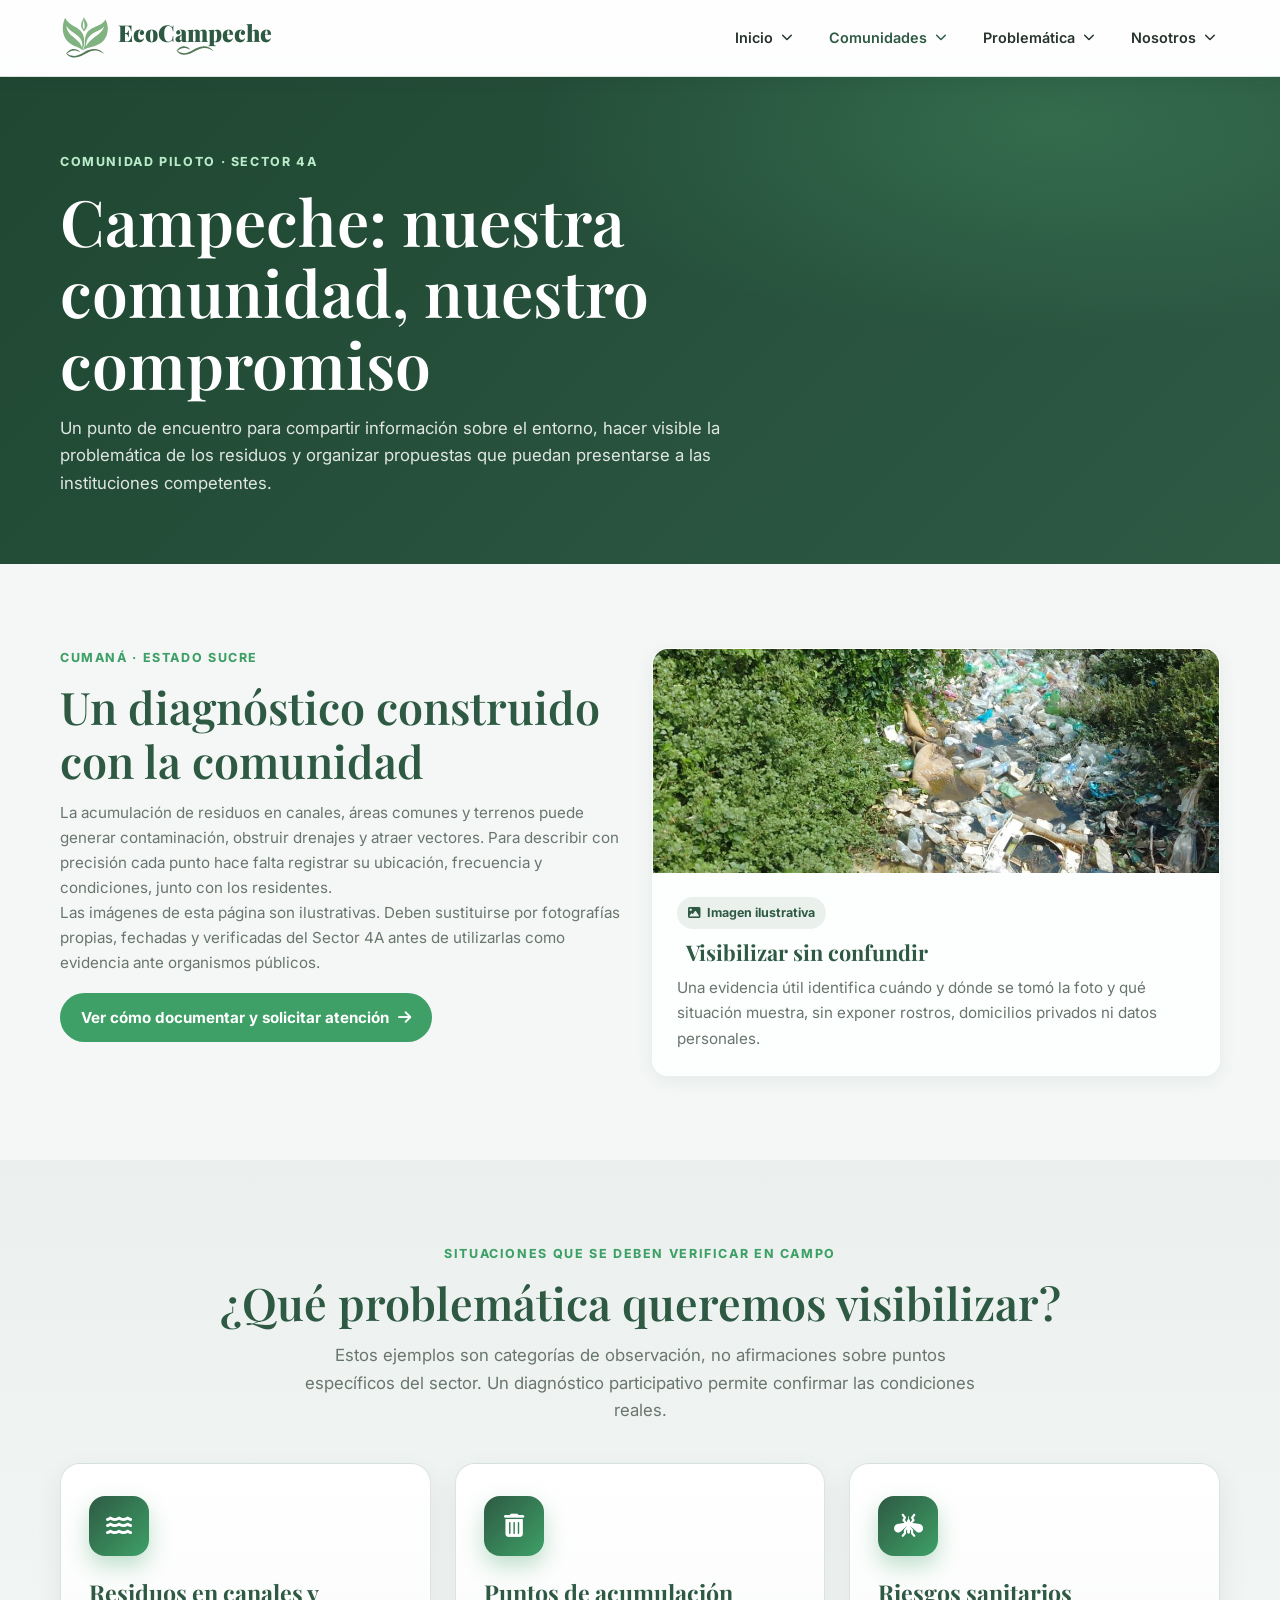
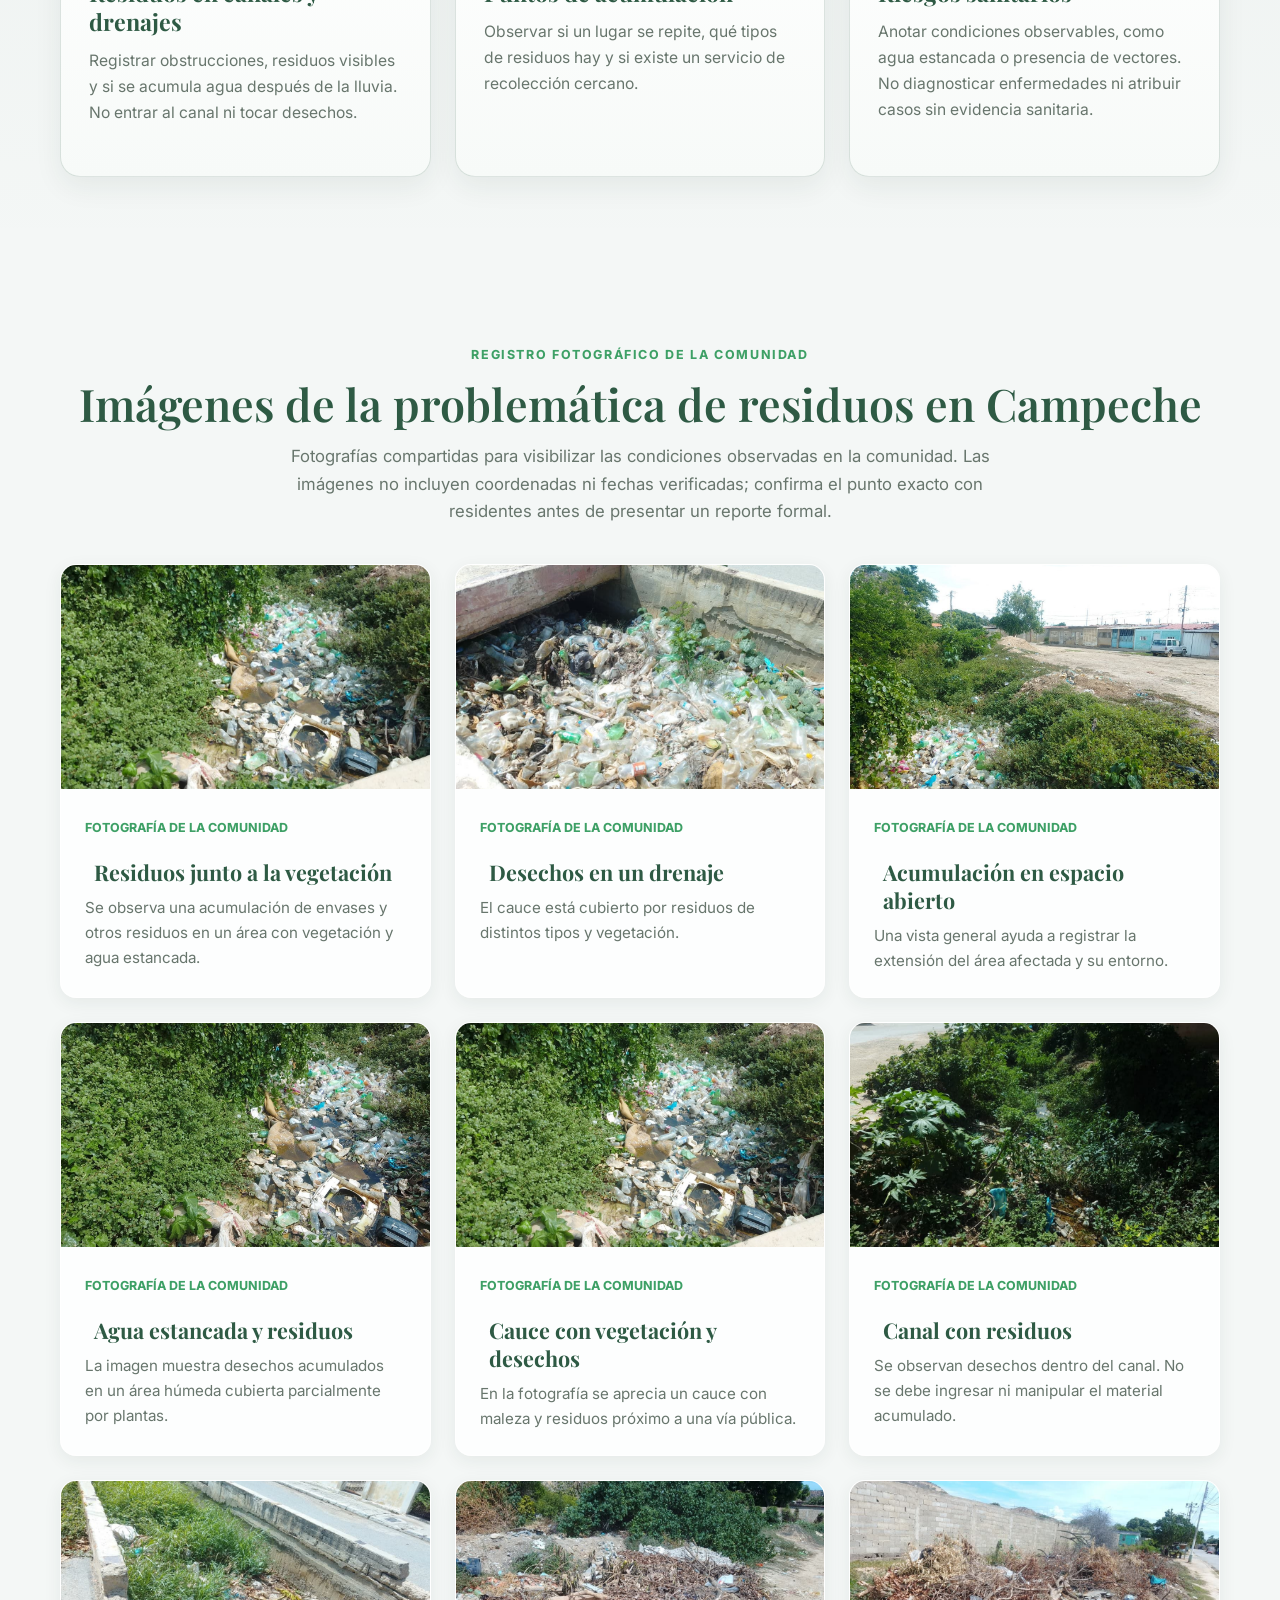
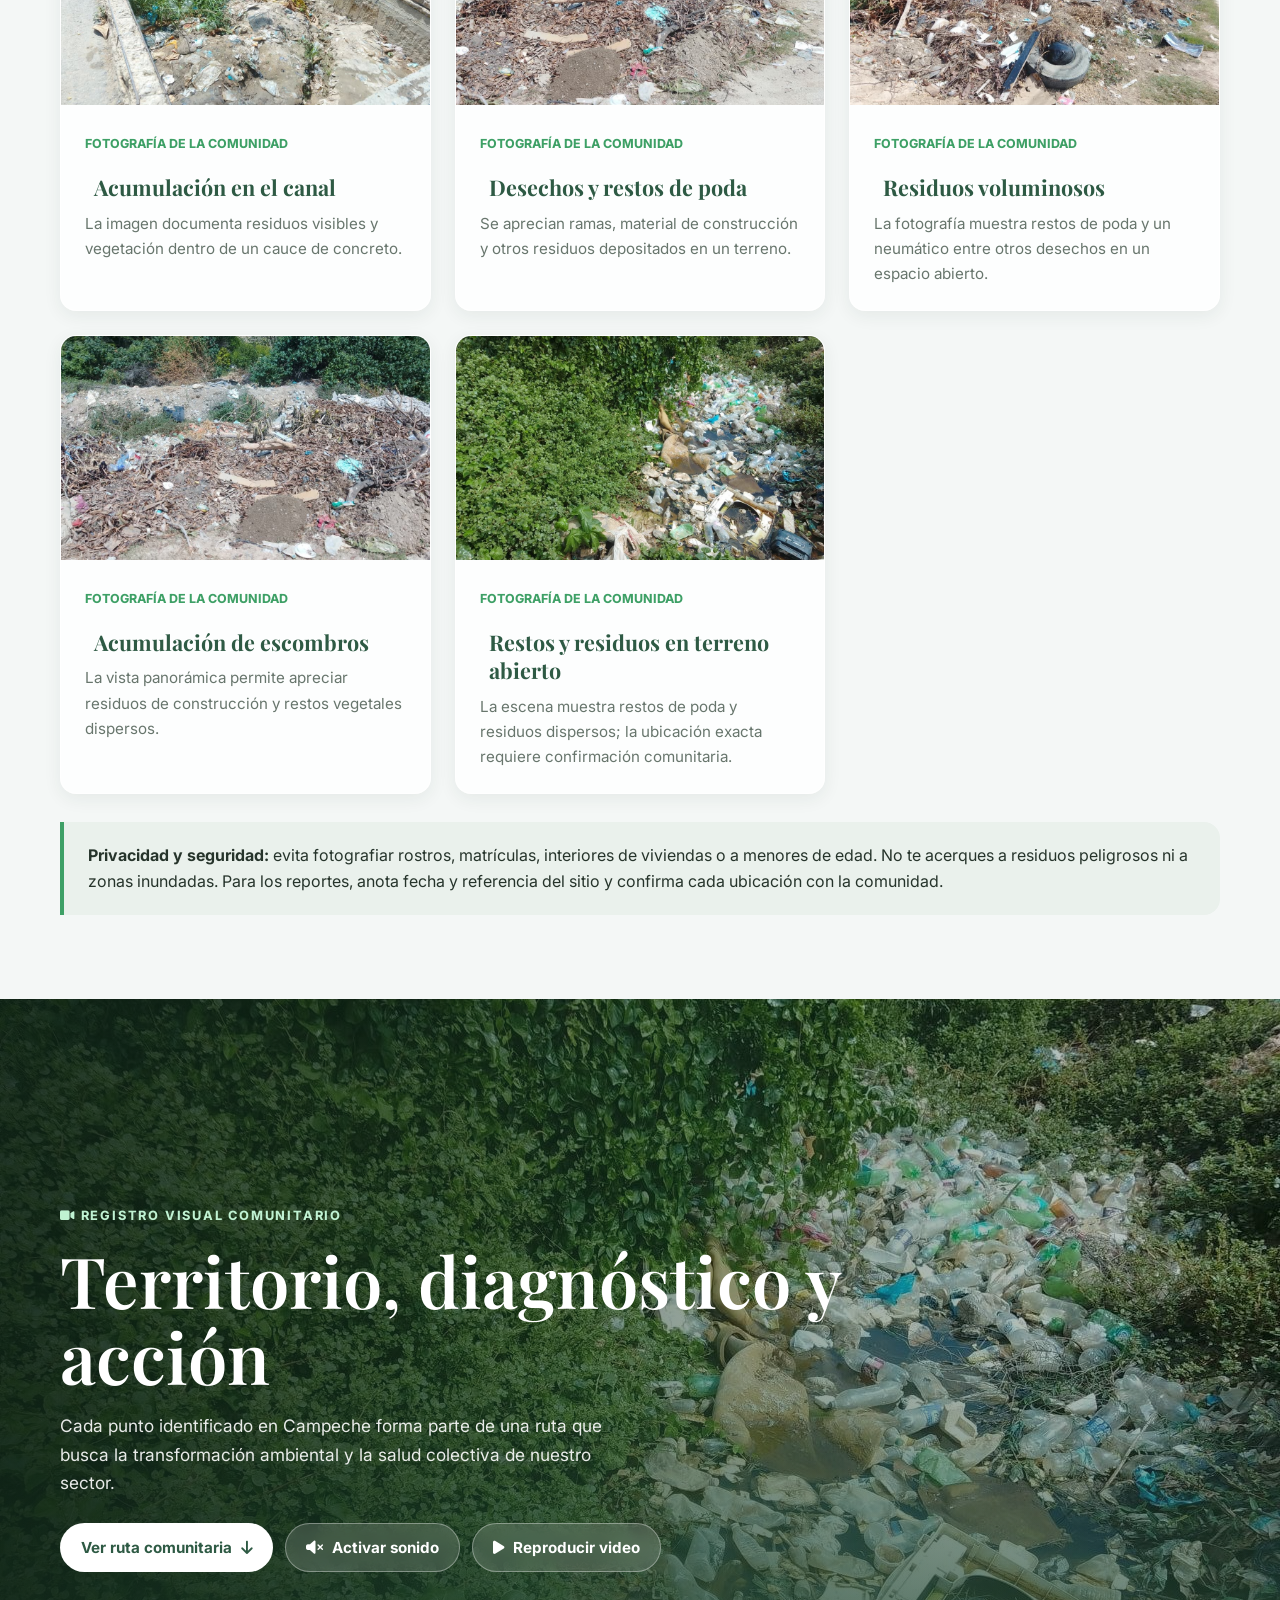
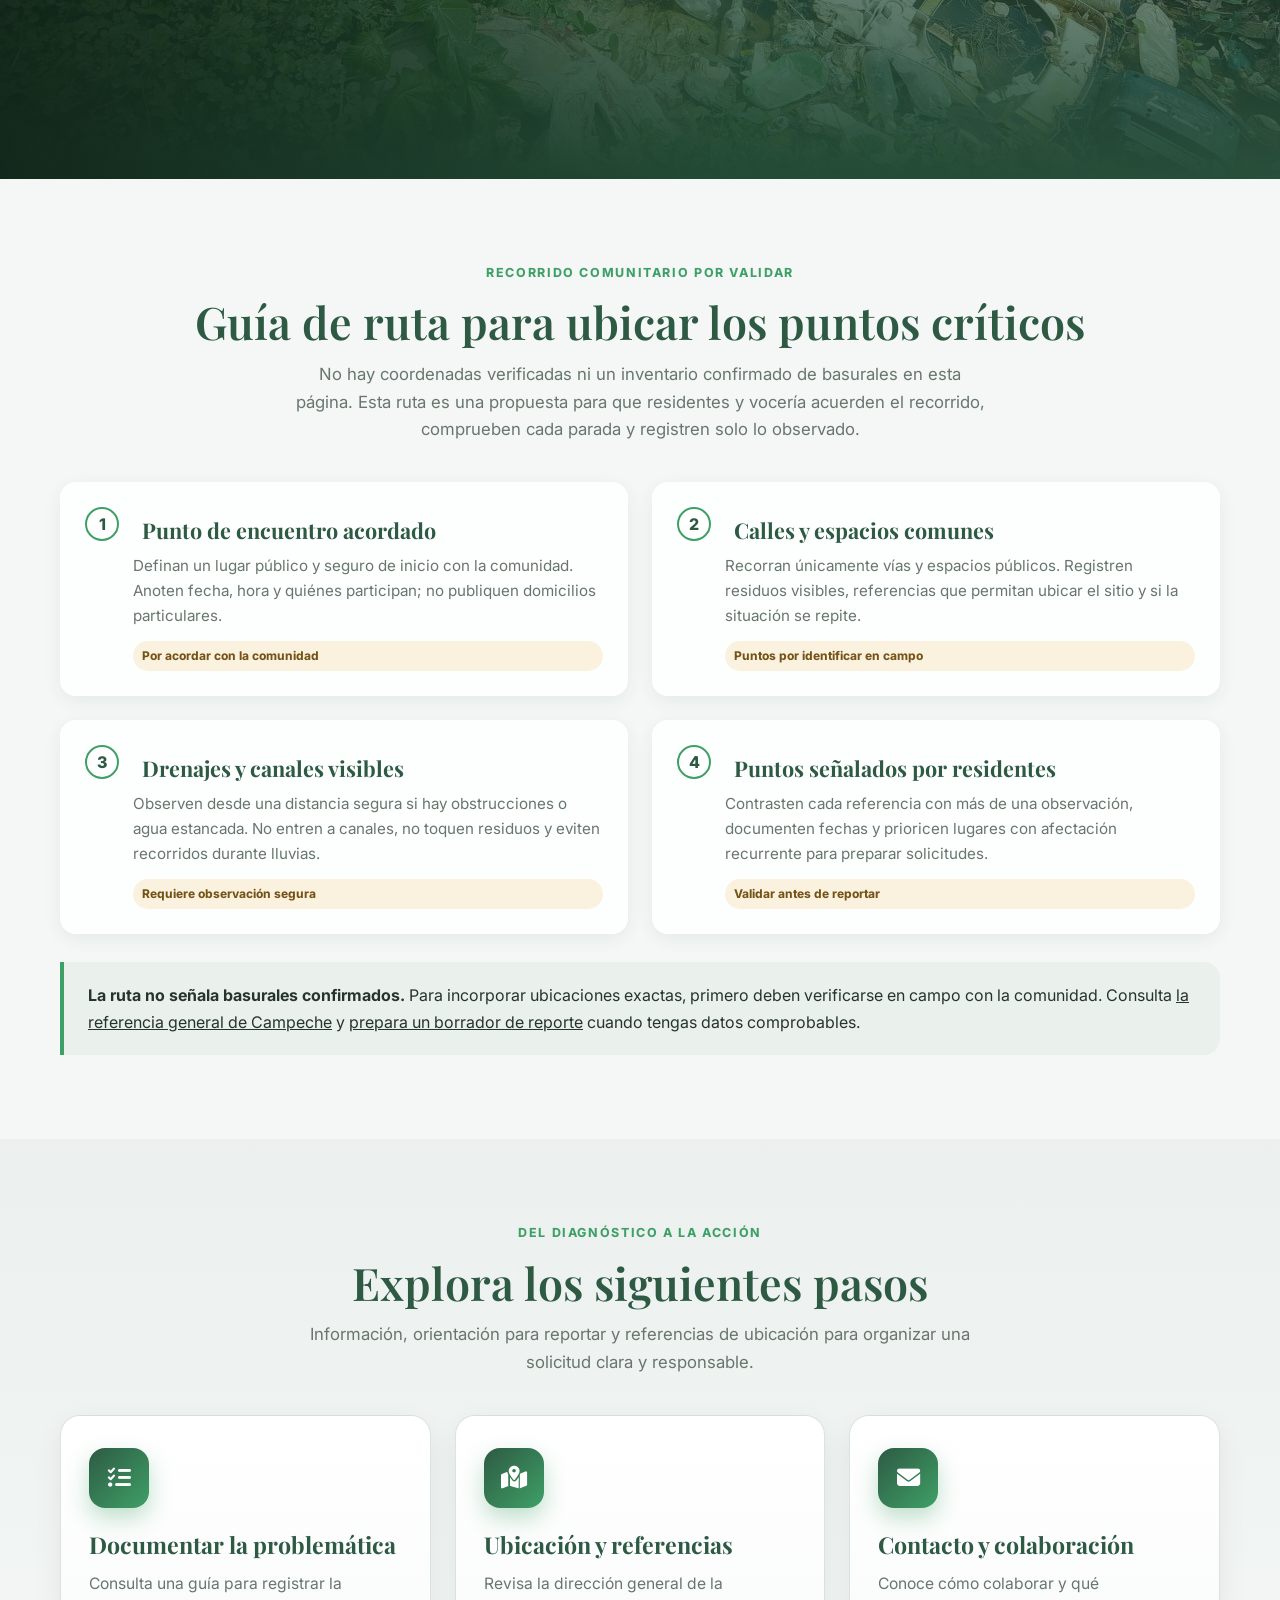
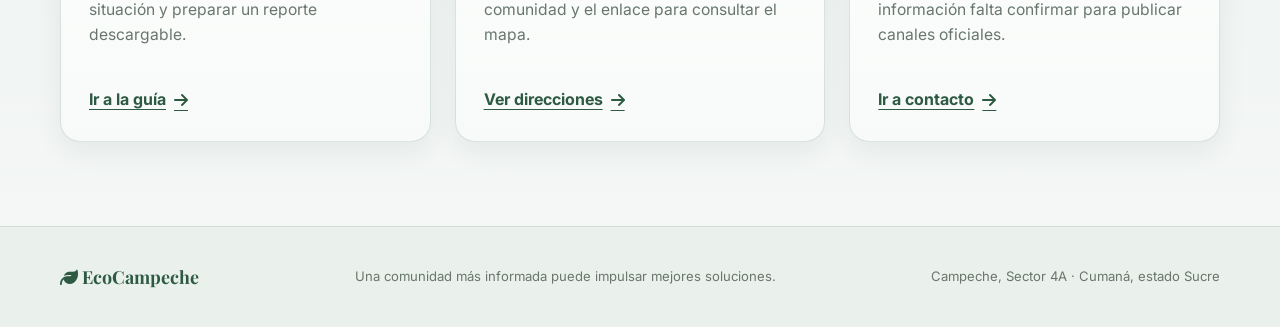
==== campeche.html @ 15e341aa "Add new stylesheet styles2.css for enhanced styling" ====
<!DOCTYPE html>
<html lang="es">
<head>
    <meta charset="UTF-8">
    <meta name="viewport" content="width=device-width, initial-scale=1.0">
    <meta name="description" content="Conoce el perfil de la comunidad Campeche, Sector 4A, las problemáticas observadas y las vías para documentarlas.">
    <title>Campeche, Sector 4A | EcoCampeche</title>
    <link rel="icon" href="assets/Logo Fancy.svg" type="image/svg+xml">
    <link rel="preconnect" href="https://fonts.googleapis.com">
    <link rel="preconnect" href="https://fonts.gstatic.com" crossorigin>
    <link href="https://fonts.googleapis.com/css2?family=Inter:wght@300;400;500;600;700&family=Playfair+Display:wght@600;700&display=swap" rel="stylesheet">
    <link rel="stylesheet" href="https://cdnjs.cloudflare.com/ajax/libs/font-awesome/6.5.1/css/all.min.css">
    <link rel="stylesheet" href="styles.css">
    <script src="scripts.js" defer></script>
</head>
<body>
    <a class="enlace-saltar" href="#contenido">Saltar al contenido</a>


    <!-- ==================== SECCIÓN CABECERA ==================== -->
    <header class="cabecera">
        <div class="cabecera__contenedor">
            <a href="index.html" class="cabecera__logo"><img src="assets/campeche.svg" alt="" aria-hidden="true"><span>EcoCampeche</span></a>

            <nav class="navegacion" id="menu-principal" aria-label="Navegación principal">
                <ul class="navegacion__lista">
                    <!-- Menú Desplegable: Inicio -->
                    <li class="navegacion__grupo">
                        <details class="navegacion__desplegable">
                            <summary>
                                <span>Inicio</span>
                                <i class="fa-solid fa-chevron-down" aria-hidden="true"></i>
                            </summary>
                            <ul class="navegacion__submenu">
                                <li><a class="navegacion__enlace" href="index.html"><i class="fa-solid fa-house" aria-hidden="true"></i> Portada y visión</a></li>
                                <li><a class="navegacion__enlace" href="index.html#proposito"><i class="fa-solid fa-bullseye" aria-hidden="true"></i> Propósito comunitario</a></li>
                                <li><a class="navegacion__enlace" href="index.html#iniciativas"><i class="fa-solid fa-hand-holding-heart" aria-hidden="true"></i> Iniciativas vecinales</a></li>
                                <li><a class="navegacion__enlace" href="index.html#carrusel-ecologia"><i class="fa-solid fa-images" aria-hidden="true"></i> Galería inmersiva</a></li>
                                <li><a class="navegacion__enlace" href="index.html#manual-recoleccion"><i class="fa-solid fa-list-check" aria-hidden="true"></i> Manual de recolección</a></li>
                                <li><a class="navegacion__enlace" href="index.html#video-comunitario"><i class="fa-solid fa-circle-play" aria-hidden="true"></i> Video de acción en comunidad</a></li>
                                <li><a class="navegacion__enlace" href="index.html#participa"><i class="fa-solid fa-users" aria-hidden="true"></i> Participa en el cambio</a></li>
                            </ul>
                        </details>
                    </li>

                    <!-- Menú Desplegable: Comunidades -->
                    <li class="navegacion__grupo">
                        <details class="navegacion__desplegable activo">
                            <summary>
                                <span>Comunidades</span>
                                <i class="fa-solid fa-chevron-down" aria-hidden="true"></i>
                            </summary>
                            <ul class="navegacion__submenu">
                                <li><a class="navegacion__enlace" href="comunidades.html"><i class="fa-solid fa-map-location-dot" aria-hidden="true"></i> Red de comunidades</a></li>
                                <li><a class="navegacion__enlace activo" href="campeche.html" aria-current="page"><i class="fa-solid fa-location-dot" aria-hidden="true"></i> Campeche (Sector 4A)</a></li>
                                <li><a class="navegacion__enlace" href="campeche.html#ruta"><i class="fa-solid fa-route" aria-hidden="true"></i> Ruta comunitaria</a></li>
                                <li><a class="navegacion__enlace" href="campeche.html#titulo-galeria"><i class="fa-solid fa-camera-retro" aria-hidden="true"></i> Registro de evidencias</a></li>
                                <li><a class="navegacion__enlace" href="direcciones.html"><i class="fa-solid fa-compass" aria-hidden="true"></i> Ubicación y mapa</a></li>
                            </ul>
                        </details>
                    </li>

                    <!-- Menú Desplegable: Problemática -->
                    <li class="navegacion__grupo">
                        <details class="navegacion__desplegable">
                            <summary>
                                <span>Problemática</span>
                                <i class="fa-solid fa-chevron-down" aria-hidden="true"></i>
                            </summary>
                            <ul class="navegacion__submenu">
                                <li><a class="navegacion__enlace" href="problematica.html"><i class="fa-solid fa-triangle-exclamation" aria-hidden="true"></i> Diagnóstico general</a></li>
                                <li><a class="navegacion__enlace" href="problematica.html#prevencion"><i class="fa-solid fa-recycle" aria-hidden="true"></i> Clasificación de residuos</a></li>
                                <li><a class="navegacion__enlace" href="problematica.html#salud"><i class="fa-solid fa-heart-pulse" aria-hidden="true"></i> Salud y prevención</a></li>
                                <li><a class="navegacion__enlace" href="problematica.html#visibilizar"><i class="fa-solid fa-file-signature" aria-hidden="true"></i> Preparar un reporte</a></li>
                                <li><a class="navegacion__enlace" href="problematica.html#entes"><i class="fa-solid fa-building-columns" aria-hidden="true"></i> Entes competentes</a></li>
                            </ul>
                        </details>
                    </li>

                    <!-- Menú Desplegable: Desarrolladores / Nosotros -->
                    <li class="navegacion__grupo">
                        <details class="navegacion__desplegable">
                            <summary>
                                <span>Nosotros</span>
                                <i class="fa-solid fa-chevron-down" aria-hidden="true"></i>
                            </summary>
                            <ul class="navegacion__submenu">
                                <li><a class="navegacion__enlace" href="nosotros.html"><i class="fa-solid fa-laptop-code" aria-hidden="true"></i> Desarrolladores</a></li>
                                <li><a class="navegacion__enlace" href="nosotros.html#metas"><i class="fa-solid fa-bullseye" aria-hidden="true"></i> Propósito del proyecto</a></li>
                                <li><a class="navegacion__enlace" href="contacto.html"><i class="fa-solid fa-envelope" aria-hidden="true"></i> Contacto y colaboración</a></li>
                            </ul>
                        </details>
                    </li>
                </ul>
            </nav>
            <button class="cabecera__alternar" id="alternar-menu" type="button" aria-label="Abrir menú" aria-expanded="false" aria-controls="menu-principal"><i class="fa-solid fa-bars" aria-hidden="true"></i></button>
        </div>
    </header>

    <main id="contenido">
        <!-- ==================== SECCIÓN PERFIL ==================== -->
        <section class="encabezado-pagina" aria-labelledby="titulo-pagina">
            <div class="contenedor">
                <p class="antetitulo">Comunidad piloto · Sector 4A</p>
                <h1 class="encabezado-pagina__titulo" id="titulo-pagina">Campeche: nuestra comunidad, nuestro compromiso</h1>
                <p class="encabezado-pagina__texto">Un punto de encuentro para compartir información sobre el entorno, hacer visible la problemática de los residuos y organizar propuestas que puedan presentarse a las instituciones competentes.</p>
            </div>
        </section>

        <section class="seccion">
            <div class="contenedor">
                <div class="rejilla rejilla--2-columnas">
                    <div>
                        <p class="antetitulo antetitulo--izquierda">Cumaná · Estado Sucre</p>
                        <h2 class="seccion__titulo seccion__titulo--izquierda">Un diagnóstico construido con la comunidad</h2>
                        <p class="tarjeta__texto">La acumulación de residuos en canales, áreas comunes y terrenos puede generar contaminación, obstruir drenajes y atraer vectores. Para describir con precisión cada punto hace falta registrar su ubicación, frecuencia y condiciones, junto con los residentes.</p>
                        <p class="tarjeta__texto tarjeta__texto--separado">Las imágenes de esta página son ilustrativas. Deben sustituirse por fotografías propias, fechadas y verificadas del Sector 4A antes de utilizarlas como evidencia ante organismos públicos.</p>
                        <a class="boton boton--principal tarjeta__accion" href="problematica.html">Ver cómo documentar y solicitar atención <i class="fa-solid fa-arrow-right" aria-hidden="true"></i></a>
                    </div>





                    <article class="tarjeta">
                        <img class="tarjeta__imagen" src="assets/photo_1_2026-11-03_22-52-02.jpg" alt="Residuos acumulados entre la vegetación y el agua en Campeche" loading="lazy">
                        <div class="tarjeta__contenido">
                            <span class="etiqueta"><i class="fa-solid fa-image" aria-hidden="true"></i> Imagen ilustrativa</span>
                            <h3 class="tarjeta__titulo tarjeta__titulo--separado">Visibilizar sin confundir</h3>
                            <p class="tarjeta__texto">Una evidencia útil identifica cuándo y dónde se tomó la foto y qué situación muestra, sin exponer rostros, domicilios privados ni datos personales.</p>
                        </div>
                    </article>
                </div>
            </div>
        </section>
        

        <!-- ==================== SECCIÓN PROBLEMÁTICA ==================== -->
        <section class="seccion seccion--suave" aria-labelledby="titulo-problematica">
            <div class="contenedor">
                <p class="antetitulo">Situaciones que se deben verificar en campo</p>
                <h2 class="seccion__titulo" id="titulo-problematica">¿Qué problemática queremos visibilizar?</h2>
                <p class="seccion__subtitulo">Estos ejemplos son categorías de observación, no afirmaciones sobre puntos específicos del sector. Un diagnóstico participativo permite confirmar las condiciones reales.</p>

                <div class="rejilla rejilla--3-columnas">
                    <article class="tarjeta tarjeta-destacada">
                        <div class="tarjeta__contenido">
                            <span class="tarjeta__icono"><i class="fa-solid fa-water" aria-hidden="true"></i></span>
                            <h3 class="tarjeta__titulo">Residuos en canales y drenajes</h3>
                            <p class="tarjeta__texto">Registrar obstrucciones, residuos visibles y si se acumula agua después de la lluvia. No entrar al canal ni tocar desechos.</p>
                        </div>
                    </article>
                    <article class="tarjeta tarjeta-destacada">
                        <div class="tarjeta__contenido">
                            <span class="tarjeta__icono"><i class="fa-solid fa-trash-can" aria-hidden="true"></i></span>
                            <h3 class="tarjeta__titulo">Puntos de acumulación</h3>
                            <p class="tarjeta__texto">Observar si un lugar se repite, qué tipos de residuos hay y si existe un servicio de recolección cercano.</p>
                        </div>
                    </article>
                    <article class="tarjeta tarjeta-destacada">
                        <div class="tarjeta__contenido">
                            <span class="tarjeta__icono"><i class="fa-solid fa-mosquito" aria-hidden="true"></i></span>
                            <h3 class="tarjeta__titulo">Riesgos sanitarios</h3>
                            <p class="tarjeta__texto">Anotar condiciones observables, como agua estancada o presencia de vectores. No diagnosticar enfermedades ni atribuir casos sin evidencia sanitaria.</p>
                        </div>
                    </article>
                </div>
            </div>
        </section>

        <!-- ==================== SECCIÓN GALERÍA ==================== -->
        <section class="seccion" aria-labelledby="titulo-galeria">
            <div class="contenedor">
                <p class="antetitulo">Registro fotográfico de la comunidad</p>
                <h2 class="seccion__titulo" id="titulo-galeria">Imágenes de la problemática de residuos en Campeche</h2>
                <p class="seccion__subtitulo">Fotografías compartidas para visibilizar las condiciones observadas en la comunidad. Las imágenes no incluyen coordenadas ni fechas verificadas; confirma el punto exacto con residentes antes de presentar un reporte formal.</p>
                <div class="rejilla rejilla--3-columnas">
                    <figure class="tarjeta">
                        <img class="tarjeta__imagen" src="assets/photo_1_2026-11-03_22-52-02.jpg" alt="Residuos plásticos y otros desechos acumulados entre la vegetación" loading="lazy">
                        <figcaption class="tarjeta__contenido">
                            <span class="tarjeta-galeria__etiqueta">Fotografía de la comunidad</span>
                            <h3 class="tarjeta__titulo">Residuos junto a la vegetación</h3>
                            <p class="tarjeta__texto">Se observa una acumulación de envases y otros residuos en un área con vegetación y agua estancada.</p>
                        </figcaption>
                    </figure>
                    <figure class="tarjeta">
                        <img class="tarjeta__imagen" src="assets/photo_2_2026-11-03_22-52-02.jpg" alt="Acumulación de residuos visibles dentro de un drenaje de concreto" loading="lazy">
                        <figcaption class="tarjeta__contenido">
                            <span class="tarjeta-galeria__etiqueta">Fotografía de la comunidad</span>
                            <h3 class="tarjeta__titulo">Desechos en un drenaje</h3>
                            <p class="tarjeta__texto">El cauce está cubierto por residuos de distintos tipos y vegetación.</p>
                        </figcaption>
                    </figure>
                    <figure class="tarjeta">
                        <img class="tarjeta__imagen" src="assets/photo_3_2026-11-03_22-52-02.jpg" alt="Vista amplia de residuos acumulados junto a un área verde y viviendas" loading="lazy">
                        <figcaption class="tarjeta__contenido">
                            <span class="tarjeta-galeria__etiqueta">Fotografía de la comunidad</span>
                            <h3 class="tarjeta__titulo">Acumulación en espacio abierto</h3>
                            <p class="tarjeta__texto">Una vista general ayuda a registrar la extensión del área afectada y su entorno.</p>
                        </figcaption>
                    </figure>
                    <figure class="tarjeta">
                        <img class="tarjeta__imagen" src="assets/photo_4_2026-11-03_22-52-02.jpg" alt="Detalle de residuos y agua estancada entre vegetación" loading="lazy">
                        <figcaption class="tarjeta__contenido">
                            <span class="tarjeta-galeria__etiqueta">Fotografía de la comunidad</span>
                            <h3 class="tarjeta__titulo">Agua estancada y residuos</h3>
                            <p class="tarjeta__texto">La imagen muestra desechos acumulados en un área húmeda cubierta parcialmente por plantas.</p>
                        </figcaption>
                    </figure>
                    <figure class="tarjeta">
                        <img class="tarjeta__imagen" src="assets/photo_5_2026-11-03_22-52-02.jpg" alt="Vegetación densa y residuos a lo largo de un cauce en zona habitada" loading="lazy">
                        <figcaption class="tarjeta__contenido">
                            <span class="tarjeta-galeria__etiqueta">Fotografía de la comunidad</span>
                            <h3 class="tarjeta__titulo">Cauce con vegetación y desechos</h3>
                            <p class="tarjeta__texto">En la fotografía se aprecia un cauce con maleza y residuos próximo a una vía pública.</p>
                        </figcaption>
                    </figure>
                    <figure class="tarjeta">
                        <img class="tarjeta__imagen" src="assets/photo_6_2026-11-03_22-52-02.jpg" alt="Residuos y agua acumulados dentro de un canal junto a una calle" loading="lazy">
                        <figcaption class="tarjeta__contenido">
                            <span class="tarjeta-galeria__etiqueta">Fotografía de la comunidad</span>
                            <h3 class="tarjeta__titulo">Canal con residuos</h3>
                            <p class="tarjeta__texto">Se observan desechos dentro del canal. No se debe ingresar ni manipular el material acumulado.</p>
                        </figcaption>
                    </figure>
                    <figure class="tarjeta">
                        <img class="tarjeta__imagen" src="assets/photo_7_2026-11-03_22-52-02.jpg" alt="Residuos y desechos orgánicos acumulados dentro de un canal" loading="lazy">
                        <figcaption class="tarjeta__contenido">
                            <span class="tarjeta-galeria__etiqueta">Fotografía de la comunidad</span>
                            <h3 class="tarjeta__titulo">Acumulación en el canal</h3>
                            <p class="tarjeta__texto">La imagen documenta residuos visibles y vegetación dentro de un cauce de concreto.</p>
                        </figcaption>
                    </figure>
                    <figure class="tarjeta">
                        <img class="tarjeta__imagen" src="assets/photo_8_2026-11-03_22-52-02.jpg" alt="Desechos de construcción, ramas y basura en un terreno abierto" loading="lazy">
                        <figcaption class="tarjeta__contenido">
                            <span class="tarjeta-galeria__etiqueta">Fotografía de la comunidad</span>
                            <h3 class="tarjeta__titulo">Desechos y restos de poda</h3>
                            <p class="tarjeta__texto">Se aprecian ramas, material de construcción y otros residuos depositados en un terreno.</p>
                        </figcaption>
                    </figure>
                    <figure class="tarjeta">
                        <img class="tarjeta__imagen" src="assets/photo_9_2026-11-03_22-52-02.jpg" alt="Terreno con ramas secas, residuos y un neumático usado" loading="lazy">
                        <figcaption class="tarjeta__contenido">
                            <span class="tarjeta-galeria__etiqueta">Fotografía de la comunidad</span>
                            <h3 class="tarjeta__titulo">Residuos voluminosos</h3>
                            <p class="tarjeta__texto">La fotografía muestra restos de poda y un neumático entre otros desechos en un espacio abierto.</p>
                        </figcaption>
                    </figure>
                    <figure class="tarjeta">
                        <img class="tarjeta__imagen" src="assets/photo_10_2026-11-03_22-52-02.jpg" alt="Vista panorámica de residuos de construcción y restos vegetales en terreno abierto" loading="lazy">
                        <figcaption class="tarjeta__contenido">
                            <span class="tarjeta-galeria__etiqueta">Fotografía de la comunidad</span>
                            <h3 class="tarjeta__titulo">Acumulación de escombros</h3>
                            <p class="tarjeta__texto">La vista panorámica permite apreciar residuos de construcción y restos vegetales dispersos.</p>
                        </figcaption>
                    </figure>
                    <figure class="tarjeta">
                        <img class="tarjeta__imagen" src="assets/photo_11_2026-11-03_22-52-02.jpg" alt="Desechos y ramas acumulados en un terreno con vegetación al fondo" loading="lazy">
                        <figcaption class="tarjeta__contenido">
                            <span class="tarjeta-galeria__etiqueta">Fotografía de la comunidad</span>
                            <h3 class="tarjeta__titulo">Restos y residuos en terreno abierto</h3>
                            <p class="tarjeta__texto">La escena muestra restos de poda y residuos dispersos; la ubicación exacta requiere confirmación comunitaria.</p>
                        </figcaption>
                    </figure>
                </div>
                <div class="aviso">
                    <p><strong>Privacidad y seguridad:</strong> evita fotografiar rostros, matrículas, interiores de viviendas o a menores de edad. No te acerques a residuos peligrosos ni a zonas inundadas. Para los reportes, anota fecha y referencia del sitio y confirma cada ubicación con la comunidad.</p>
                </div>
            </div>
        </section>

        <dialog class="visor-imagen" id="visor-imagen" aria-labelledby="visor-imagen-descripcion">
            <button class="visor-imagen__cerrar" type="button" aria-label="Cerrar imagen ampliada">
                <i class="fa-solid fa-xmark" aria-hidden="true"></i>
            </button>

            <figure class="visor-imagen__contenido">
                <img class="visor-imagen__foto" src="" alt="">
                <figcaption class="visor-imagen__descripcion" id="visor-imagen-descripcion"></figcaption>
            </figure>
        </dialog>

        <!-- ==================== VIDEO A PANTALLA SUMERGIDA: CAMPECHE ==================== -->
        <section class="video-destacado" id="video-campeche" aria-labelledby="titulo-video-campeche">
            <video class="video-destacado__medio" autoplay muted loop playsinline preload="metadata" poster="assets/photo_4_2026-11-03_22-52-02.jpg" aria-label="Video del entorno en Campeche, Sector 4A">
                <source src="videos/IMG_4390.MP4" type="video/mp4">
                Tu navegador no puede reproducir este video.
            </video>
            <div class="video-destacado__capa" aria-hidden="true"></div>
            <div class="contenedor video-destacado__contenido">
                <p class="portada__antetitulo"><i class="fa-solid fa-video" aria-hidden="true"></i> Registro visual comunitario</p>
                <h2 class="video-destacado__titulo" id="titulo-video-campeche">Territorio, diagnóstico y acción</h2>
                <p class="video-destacado__texto">Cada punto identificado en Campeche forma parte de una ruta que busca la transformación ambiental y la salud colectiva de nuestro sector.</p>
                <div class="video-destacado__acciones">
                    <a class="boton boton--claro" href="#ruta">Ver ruta comunitaria <i class="fa-solid fa-arrow-down" aria-hidden="true"></i></a>
                    <button class="boton boton--cristal boton-audio" type="button" aria-label="Activar o silenciar sonido"><i class="fa-solid fa-volume-xmark" aria-hidden="true"></i> Activar sonido</button>
                    <button class="boton boton--cristal boton-reproducir" type="button" aria-label="Reproducir o pausar video"><i class="fa-solid fa-pause" aria-hidden="true"></i> Pausar video</button>
                </div>
            </div>
        </section>

        <!-- ==================== SECCIÓN RUTA DE DIAGNÓSTICO ==================== -->
        <section class="seccion" id="ruta" aria-labelledby="titulo-ruta">
            <div class="contenedor">
                <p class="antetitulo">Recorrido comunitario por validar</p>
                <h2 class="seccion__titulo" id="titulo-ruta">Guía de ruta para ubicar los puntos críticos</h2>
                <p class="seccion__subtitulo">No hay coordenadas verificadas ni un inventario confirmado de basurales en esta página. Esta ruta es una propuesta para que residentes y vocería acuerden el recorrido, comprueben cada parada y registren solo lo observado.</p>

                <div class="rejilla rejilla--2-columnas">
                    <article class="tarjeta ruta-punto">
                        <span class="ruta-punto__numero" aria-label="Parada 1">1</span>
                        <h3 class="tarjeta__titulo">Punto de encuentro acordado</h3>
                        <p class="tarjeta__texto">Definan un lugar público y seguro de inicio con la comunidad. Anoten fecha, hora y quiénes participan; no publiquen domicilios particulares.</p>
                        <span class="ruta-punto__estado">Por acordar con la comunidad</span>
                    </article>
                    <article class="tarjeta ruta-punto">
                        <span class="ruta-punto__numero" aria-label="Parada 2">2</span>
                        <h3 class="tarjeta__titulo">Calles y espacios comunes</h3>
                        <p class="tarjeta__texto">Recorran únicamente vías y espacios públicos. Registren residuos visibles, referencias que permitan ubicar el sitio y si la situación se repite.</p>
                        <span class="ruta-punto__estado">Puntos por identificar en campo</span>
                    </article>
                    <article class="tarjeta ruta-punto">
                        <span class="ruta-punto__numero" aria-label="Parada 3">3</span>
                        <h3 class="tarjeta__titulo">Drenajes y canales visibles</h3>
                        <p class="tarjeta__texto">Observen desde una distancia segura si hay obstrucciones o agua estancada. No entren a canales, no toquen residuos y eviten recorridos durante lluvias.</p>
                        <span class="ruta-punto__estado">Requiere observación segura</span>
                    </article>
                    <article class="tarjeta ruta-punto">
                        <span class="ruta-punto__numero" aria-label="Parada 4">4</span>
                        <h3 class="tarjeta__titulo">Puntos señalados por residentes</h3>
                        <p class="tarjeta__texto">Contrasten cada referencia con más de una observación, documenten fechas y prioricen lugares con afectación recurrente para preparar solicitudes.</p>
                        <span class="ruta-punto__estado">Validar antes de reportar</span>
                    </article>
                </div>
                <div class="aviso">
                    <p><strong>La ruta no señala basurales confirmados.</strong> Para incorporar ubicaciones exactas, primero deben verificarse en campo con la comunidad. Consulta <a href="direcciones.html">la referencia general de Campeche</a> y <a href="problematica.html#formulario-reporte">prepara un borrador de reporte</a> cuando tengas datos comprobables.</p>
                </div>
            </div>
        </section>

        <!-- ==================== SECCIÓN RUTAS ==================== -->
        <section class="seccion seccion--suave">
            <div class="contenedor">
                <p class="antetitulo">Del diagnóstico a la acción</p>
                <h2 class="seccion__titulo">Explora los siguientes pasos</h2>
                <p class="seccion__subtitulo">Información, orientación para reportar y referencias de ubicación para organizar una solicitud clara y responsable.</p>
                <div class="rejilla rejilla--3-columnas">
                    <article class="tarjeta tarjeta-destacada">
                        <div class="tarjeta__contenido">
                            <span class="tarjeta__icono"><i class="fa-solid fa-list-check" aria-hidden="true"></i></span>
                            <h3 class="tarjeta__titulo">Documentar la problemática</h3>
                            <p class="tarjeta__texto">Consulta una guía para registrar la situación y preparar un reporte descargable.</p>
                            <a class="enlace-texto" href="problematica.html#visibilizar">Ir a la guía <i class="fa-solid fa-arrow-right" aria-hidden="true"></i></a>
                        </div>
                    </article>
                    <article class="tarjeta tarjeta-destacada">
                        <div class="tarjeta__contenido">
                            <span class="tarjeta__icono"><i class="fa-solid fa-map-location-dot" aria-hidden="true"></i></span>
                            <h3 class="tarjeta__titulo">Ubicación y referencias</h3>
                            <p class="tarjeta__texto">Revisa la dirección general de la comunidad y el enlace para consultar el mapa.</p>
                            <a class="enlace-texto" href="direcciones.html">Ver direcciones <i class="fa-solid fa-arrow-right" aria-hidden="true"></i></a>
                        </div>
                    </article>
                    <article class="tarjeta tarjeta-destacada">
                        <div class="tarjeta__contenido">
                            <span class="tarjeta__icono"><i class="fa-solid fa-envelope" aria-hidden="true"></i></span>
                            <h3 class="tarjeta__titulo">Contacto y colaboración</h3>
                            <p class="tarjeta__texto">Conoce cómo colaborar y qué información falta confirmar para publicar canales oficiales.</p>
                            <a class="enlace-texto" href="contacto.html">Ir a contacto <i class="fa-solid fa-arrow-right" aria-hidden="true"></i></a>
                        </div>
                    </article>
                </div>
            </div>
        </section>
    </main>

    <!-- ==================== SECCIÓN FOOTER ==================== -->
    <footer class="pie">
        <div class="contenedor pie__contenido">
            <a href="index.html" class="pie__marca"><i class="fa-solid fa-leaf" aria-hidden="true"></i> EcoCampeche</a>
            <p class="pie__texto">Una comunidad más informada puede impulsar mejores soluciones.</p>
            <p class="pie__texto pie__credito">Campeche, Sector 4A · Cumaná, estado Sucre</p>
        </div>
    </footer>
</body>
</html>
---- styles.css ----
/* ==========================================================================
   SECCIÓN 1: VARIABLES, REINICIO Y ACCESIBILIDAD
   ========================================================================== */
:root {
    --fondo-principal: #F4F7F6;
    --fondo-superficie: #FFFFFF;
    --fondo-suave: #EAF1EC;
    --color-principal: #2E5A44;
    --color-acento: #3EA066;
    --color-destacado: #61D08C;
    --color-texto: #26342B;
    --color-texto-secundario: #68766D;
    --color-borde: rgba(46, 90, 68, 0.13);
    --verde-whatsapp: #25D366;
    --fuente-titulos: "Playfair Display", Georgia, serif;
    --fuente-texto: "Inter", system-ui, sans-serif;
    --sombra-suave: 0 5px 18px rgba(28, 54, 38, 0.07);
    --sombra-media: 0 16px 38px rgba(28, 54, 38, 0.12);
    --radio-borde: 16px;
    --alto-cabecera: 76px;
    --ancho-contenido: 1160px;
}

* {
    box-sizing: border-box;
}

html {
    scroll-behavior: smooth;
    scroll-padding-top: calc(var(--alto-cabecera) + 18px);
}

body {
    min-width: 320px;
    margin: 0;
    background: var(--fondo-principal);
    color: var(--color-texto);
    font-family: var(--fuente-texto);
    line-height: 1.65;
    -webkit-font-smoothing: antialiased;
}

img {
    display: block;
    max-width: 100%;
}

figure {
    margin: 0;
}

a {
    color: inherit;
}

button,
input,
textarea,
select {
    font: inherit;
}

:focus-visible {
    outline: 3px solid var(--color-acento);
    outline-offset: 3px;
}

.enlace-saltar {
    position: fixed;
    z-index: 2000;
    top: 10px;
    left: 10px;
    padding: 10px 15px;
    transform: translateY(-150%);
    border-radius: 8px;
    background: var(--color-principal);
    color: #fff;
    font-weight: 700;
}

.enlace-saltar:focus {
    transform: translateY(0);
}

.contenedor {
    width: min(var(--ancho-contenido), calc(100% - 48px));
    margin-inline: auto;
}

.seccion {
    padding-block: 84px;
}

.seccion--suave {
    background: linear-gradient(180deg, rgba(46, 90, 68, 0.045), transparent);
}

/* ==========================================================================
   SECCIÓN 2: COMPONENTES REUTILIZABLES
   ========================================================================== */
.seccion__titulo {
    margin: 0 0 12px;
    color: var(--color-principal);
    font-family: var(--fuente-titulos);
    font-size: clamp(2rem, 4vw, 2.8rem);
    font-weight: 600;
    line-height: 1.2;
    text-align: center;
}

.seccion__subtitulo {
    max-width: 700px;
    margin: 0 auto 38px;
    color: var(--color-texto-secundario);
    font-size: 1.05rem;
    text-align: center;
}

.seccion__introduccion {
    max-width: 760px;
    margin: 0 auto 38px;
    color: var(--color-texto-secundario);
    text-align: center;
}

.seccion__introduccion--izquierda {
    margin-inline: 0;
    text-align: left;
}

.titulo-subseccion {
    margin-top: 48px;
    font-size: clamp(1.6rem, 3vw, 2.1rem);
}

.antetitulo {
    margin: 0 0 12px;
    color: var(--color-acento);
    font-size: 0.78rem;
    font-weight: 750;
    letter-spacing: 0.13em;
    text-align: center;
    text-transform: uppercase;
}

.antetitulo--izquierda,
.seccion__titulo--izquierda {
    text-align: left;
}

.tarjeta__texto--separado {
    margin-top: 15px;
}

.tarjeta__titulo--separado {
    margin-top: 14px;
}

.tarjeta__accion {
    margin-top: 18px;
}

.tarjeta--enlazada {
    padding: 22px;
    text-decoration: none;
}

.tarjeta--enlazada .tarjeta__titulo,
.tarjeta--enlazada .tarjeta__texto {
    display: block;
}

.rejilla {
    display: grid;
    gap: 24px;
    
}

.rejilla--2-columnas {
    grid-template-columns: repeat(2, minmax(0, 1fr));
}

.rejilla--3-columnas {
    grid-template-columns: repeat(3, minmax(0, 1fr));
}

.rejilla--4-columnas {
    grid-template-columns: repeat(4, minmax(0, 1fr));
}

.tarjeta-cristal,
.tarjeta {
    overflow: hidden;
    border: 1px solid rgba(255, 255, 255, 0.72);
    border-radius: var(--radio-borde);
    background: rgba(255, 255, 255, 0.83);
    box-shadow: var(--sombra-suave);

}

.tarjeta {
    display: flex;
    min-width: 0;
    flex-direction: column;
    transition: transform 220ms ease, box-shadow 220ms ease;
}

.tarjeta:hover {
    transform: translateY(-5px);
    box-shadow: var(--sombra-media);
}

.tarjeta__imagen {
    width: 100%;
    height: 224px;
    object-fit: cover;
    background: var(--fondo-suave);
}

.tarjeta__contenido {
    flex-grow: 1;
    padding: 24px;

}

.tarjeta__titulo {
    margin: 9px;
    color: var(--color-principal);
    font-family: var(--fuente-titulos);
    font-size: 1.35rem;
    line-height: 1.3;
}

.tarjeta__texto {
    margin: 0;
    color: var(--color-texto-secundario);
    font-size: 0.95rem;
}

.tarjeta__icono {
    display: grid;
    width: 48px;
    height: 48px;
    margin-bottom: 17px;
    place-items: center;
    border-radius: 14px;
    background: rgba(62, 160, 102, 0.12);
    color: var(--color-principal);
    font-size: 1.2rem;
}

.boton {
    display: inline-flex;
    min-height: 48px;
    align-items: center;
    justify-content: center;
    gap: 9px;
    padding: 11px 20px;
    border: 1px solid transparent;
    border-radius: 999px;
    cursor: pointer;
    font-size: 0.95rem;
    font-weight: 700;
    text-align: center;
    text-decoration: none;
    transition: transform 180ms ease, background-color 180ms ease, color 180ms ease;
}

.boton[hidden] {
    display: none;
}

.boton:disabled {
    transform: none;
    background: #7A857D;
    color: #fff;
    cursor: not-allowed;
    opacity: 0.88;
}

.boton:disabled:hover {
    transform: none;
}

.boton:hover {
    transform: translateY(-2px);
}

.boton--principal {
    background: var(--color-acento);
    color: #fff;
}

.boton--principal:hover {
    background: var(--color-principal);
}

.boton--secundario {
    border-color: var(--color-principal);
    background: transparent;
    color: var(--color-principal);
}

.boton--secundario:hover {
    background: var(--color-principal);
    color: #fff;
}

.boton--claro {
    background: #fff;
    color: var(--color-principal);
}

.enlace-texto {
    display: inline-flex;
    align-items: center;
    gap: 8px;
    margin-top: 16px;
    color: var(--color-principal);
    font-weight: 700;
    text-decoration-thickness: 1px;
    text-underline-offset: 4px;
}

.enlace-texto:hover {
    color: var(--color-acento);
}

.etiqueta {
    
    display: inline-flex;
    align-items: center;
    gap: 7px;
    padding: 6px 11px;
    border-radius: 999px;
    background: var(--fondo-suave);
    color: var(--color-principal);
    font-size: 0.78rem;
    font-weight: 700;
}

.aviso {
    margin-top: 28px;
    padding: 20px 24px;
    border-left: 4px solid var(--color-acento);
    border-radius: 0 var(--radio-borde) var(--radio-borde) 0;
    background: var(--fondo-suave);
    color: var(--color-texto);
}

.aviso p {
    margin: 0;
}

/* ==========================================================================
   SECCIÓN 3: ENCABEZADO Y NAVEGACIÓN
   ========================================================================== */
.cabecera {
    position: fixed;
    z-index: 1000;
    inset: 0 0 auto;
    min-height: var(--alto-cabecera);
    border-bottom: 1px solid rgba(46, 90, 68, 0.09);
    background: rgba(255, 255, 255, 0.86);
    box-shadow: 0 3px 16px rgba(28, 54, 38, 0.05);
    -webkit-backdrop-filter: blur(14px);
    backdrop-filter: blur(14px);
}

.cabecera__contenedor {
    display: flex;
    width: min(var(--ancho-contenido), calc(100% - 48px));
    min-height: var(--alto-cabecera);
    align-items: center;
    justify-content: space-between;
    margin-inline: auto;
}

.cabecera__logo {
    display: inline-flex;
    align-items: center;
    gap: 8px;
    color: var(--color-principal);
    font-family: var(--fuente-titulos);
    font-size: 1.45rem;
    font-weight: 1000;
    text-decoration: none;
    white-space: nowrap;
}

.cabecera__logo span {
    position: relative;
    display: inline-block;
    padding-bottom: 10px;
}

.cabecera__logo span::after {
    position: absolute;
    bottom: 5px;
    left: 50%;
    width: 42px;
    height: 12px;
    transform: translateX(-50%);
    background: url("assets/raiz-campeche.svg") center / contain no-repeat;
    content: "";
}

.cabecera__logo i {
    color: var(--color-acento);
}

.cabecera__logo img {
    display: block;
    width: 50px;
    height: 50px;
    flex: 0 0 40px;
    object-fit: contain;
}

.navegacion__lista {
    display: flex;
    align-items: center;
    gap: clamp(14px, 2.2vw, 29px);
    margin: 0;
    padding: 0;
    list-style: none;
}

.navegacion__enlace {
    position: relative;
    display: inline-block;
    padding-block: 8px;
    color: var(--color-texto);
    font-size: 0.9rem;
    font-weight: 600;
    text-decoration: none;
    transition: color 180ms ease;
}

.navegacion__enlace::after {
    position: absolute;
    right: 0;
    bottom: 1px;
    left: 0;
    height: 2px;
    transform: scaleX(0);
    transform-origin: left;
    background: var(--color-acento);
    content: "";
    transition: transform 180ms ease;
}

.navegacion__enlace:hover,
.navegacion__enlace.activo {
    color: var(--color-principal);
}

.navegacion__enlace.activo::after {
    transform: scaleX(1);
}

.navegacion__grupo {
    position: relative;
}

.navegacion__desplegable > summary {
    display: flex;
    min-height: 44px;
    align-items: center;
    gap: 8px;
    padding-inline: 4px;
    color: var(--color-texto);
    cursor: pointer;
    font-size: 0.9rem;
    font-weight: 600;
    list-style: none;
    transition: color 180ms ease;
    user-select: none;
}

.navegacion__desplegable > summary::-webkit-details-marker {
    display: none;
}

.navegacion__desplegable > summary:hover,
.navegacion__desplegable[open] > summary,
.navegacion__desplegable.activo > summary {
    color: var(--color-principal);
}

.navegacion__desplegable > summary i {
    font-size: 0.72rem;
    transition: transform 220ms ease;
}

.navegacion__desplegable[open] > summary i {
    transform: rotate(180deg);
}

.navegacion__submenu {
    position: absolute;
    z-index: 100;
    top: calc(100% + 8px);
    left: 0;
    display: grid;
    width: max-content;
    min-width: 270px;
    max-width: 330px;
    gap: 3px;
    margin: 0;
    padding: 10px;
    border: 1px solid var(--color-borde);
    border-radius: 14px;
    background: rgba(255, 255, 255, 0.97);
    box-shadow: 0 16px 36px rgba(20, 45, 30, 0.14);
    list-style: none;
    backdrop-filter: blur(12px);
    -webkit-backdrop-filter: blur(12px);
    animation: animarAparicionSubmenu 200ms ease forwards;
}

/* Alineación para los últimos menús para evitar desborde a la derecha */
.navegacion__grupo:last-child .navegacion__submenu,
.navegacion__grupo:nth-last-child(2) .navegacion__submenu {
    left: auto;
    right: 0;
}

@keyframes animarAparicionSubmenu {
    from {
        opacity: 0;
        transform: translateY(8px);
    }
    to {
        opacity: 1;
        transform: translateY(0);
    }
}

.navegacion__desplegable:not([open]) > .navegacion__submenu {
    display: none;
}

.navegacion__desplegable[open] > .navegacion__submenu {
    display: grid;
}

@media (min-width: 1081px) {
    .navegacion__grupo:hover .navegacion__desplegable > summary i {
        transform: rotate(180deg);
    }

    .navegacion__grupo:hover .navegacion__desplegable:not([open]) > .navegacion__submenu {
        display: grid;
    }
}

.navegacion__submenu .navegacion__enlace {
    display: flex;
    min-height: 42px;
    align-items: center;
    gap: 10px;
    padding: 8px 14px;
    border-radius: 9px;
    color: var(--color-texto);
    font-size: 0.88rem;
    font-weight: 500;
    text-decoration: none;
    transition: background-color 160ms ease, color 160ms ease, transform 160ms ease;
}

.navegacion__submenu .navegacion__enlace i {
    width: 20px;
    color: var(--color-acento);
    font-size: 0.95rem;
    text-align: center;
    flex-shrink: 0;
    transition: transform 160ms ease;
}

.navegacion__submenu .navegacion__enlace:hover {
    background: var(--fondo-suave);
    color: var(--color-principal);
    transform: translateX(3px);
}

.navegacion__submenu .navegacion__enlace:hover i {
    transform: scale(1.15);
}

.navegacion__submenu .navegacion__enlace::after {
    display: none;
}

.cabecera__alternar {
    display: none;
    width: 44px;
    height: 44px;
    align-items: center;
    justify-content: center;
    border: 1px solid var(--color-borde);
    border-radius: 12px;
    background: #fff;
    color: var(--color-principal);
    cursor: pointer;
    font-size: 1.2rem;
}

/* ==========================================================================
   SECCIÓN 4: PORTADA Y ENCABEZADOS INTERIORES
   ========================================================================== */
.portada {
    position: relative;
    display: flex;
    min-height: min(760px, 100svh);
    align-items: center;
    overflow: hidden;
    margin-top: var(--alto-cabecera);
    margin-bottom: 0;
    padding-block: 80px;
    background: var(--color-principal);
    color: #fff;
    isolation: isolate;
    border: none;
}

.portada__video,
.portada__imagen {
    position: absolute;
    z-index: -2;
    inset: 0;
    width: 100%;
    height: 100%;
    object-fit: cover;
    transform: none !important;
}

.portada__capa {
    position: absolute;
    z-index: -1;
    inset: 0;
    background:
        linear-gradient(90deg, rgba(14, 33, 22, 0.84) 0%, rgba(20, 54, 34, 0.45) 55%, rgba(14, 33, 22, 0.2) 100%),
        linear-gradient(180deg, rgba(14, 33, 22, 0.15) 0%, transparent 40%, rgba(46, 90, 68, 0.55) 75%, var(--color-principal) 100%);
    pointer-events: none;
}

.portada__contenido {
    max-width: 760px;
}

.portada__antetitulo {
    margin: 0 0 16px;
    color: #C0F2D2;
    font-size: 0.8rem;
    font-weight: 750;
    letter-spacing: 0.14em;
    text-transform: uppercase;
}

.portada__titulo {
    margin: 0;
    font-family: var(--fuente-titulos);
    font-size: clamp(3rem, 7vw, 5.6rem);
    font-weight: 600;
    letter-spacing: -0.045em;
    line-height: 1.02;
}

.portada__titulo span {
    color: #9AE6B2;
}

.portada__subtitulo {
    max-width: 610px;
    margin: 20px 0 28px;
    color: rgba(255, 255, 255, 0.9);
    font-size: clamp(1.02rem, 2vw, 1.18rem);
}

.portada__acciones {
    display: flex;
    flex-wrap: wrap;
    gap: 12px;
}

.portada__nota {
    display: flex;
    align-items: center;
    gap: 9px;
    margin: 40px 0 0;
    color: rgba(255, 255, 255, 0.84);
    font-size: 0.87rem;
}

.portada__nota i {
    color: #9AE6B2;
}

.encabezado-pagina {
    margin-top: var(--alto-cabecera);
    padding: 76px 0 66px;
    background:
        radial-gradient(ellipse at 82% 10%, rgba(97, 208, 140, 0.2), transparent 32rem),
        linear-gradient(135deg, #1F4732, #2E5A44);
    color: #fff;
}

.encabezado-pagina__titulo {
    max-width: 820px;
    margin: 0;
    font-family: var(--fuente-titulos);
    font-size: clamp(2.4rem, 5vw, 4rem);
    font-weight: 600;
    line-height: 1.12;
}

.encabezado-pagina__texto {
    max-width: 720px;
    margin: 15px 0 0;
    color: rgba(255, 255, 255, 0.86);
    font-size: 1.05rem;
}

.encabezado-pagina .antetitulo {
    color: #B9EBC9;
    text-align: left;
}

.video-destacado {
    position: relative;
    display: flex;
    min-height: clamp(780px, 78svh, 820px);
    align-items: center;
    overflow: hidden;
    background: #14251b;
    color: #fff;
    isolation: isolate;
}

.video-destacado__medio,
.video-destacado__capa {
    position: absolute;
    z-index: -2;
    inset: 0;
    width: 100%;
    height: 100%;
}

.video-destacado__medio {
    object-fit: cover;
    transform: none !important;
}

.video-destacado__capa {
    z-index: -1;
    background:
        linear-gradient(90deg, rgba(14, 33, 22, 0.88) 0%, rgba(20, 54, 34, 0.45) 55%, rgba(14, 33, 22, 0.2) 100%),
        linear-gradient(180deg, transparent 45%, rgba(46, 90, 68, 0.55) 78%, var(--color-principal) 100%);
    pointer-events: none;
}

.video-destacado__contenido {
    padding-block: 72px;
    pointer-events: none;
}

.video-destacado__contenido > * {
    pointer-events: auto;
}

.video-destacado__titulo {
    max-width: 780px;
    margin: 0;
    font-family: var(--fuente-titulos);
    font-size: clamp(2.4rem, 5.5vw, 4.5rem);
    font-weight: 600;
    line-height: 1.08;
}

.video-destacado__texto {
    max-width: 590px;
    margin: 18px 0 25px;
    color: rgba(255, 255, 255, 0.9);
    font-size: 1.08rem;
}

/* ==========================================================================
   SECCIÓN 5: SECCIONES, TARJETAS Y CUADRÍCULAS
   ========================================================================== */
.reflexion {
    margin: 0;
    border: none;
    padding: 50px 0;
    background: var(--color-principal);
    color: #fff;
    text-align: center;
    position: relative;
}

.reflexion__frase {
    max-width: 900px;
    margin: 0 auto;
    font-family: var(--fuente-titulos);
    font-size: clamp(1.45rem, 3vw, 2rem);
    font-style: italic;
    line-height: 1.45;
}

.reflexion__atribucion {
    display: block;
    margin-top: 15px;
    color: #C7E9D1;
    font-family: var(--fuente-texto);
    font-size: 0.85rem;
    font-style: normal;
}

.tarjeta-destacada {
    position: relative;
    background: linear-gradient(180deg, #FFFFFF 0%, #F7FAF8 100%);
    border: 1px solid rgba(46, 90, 68, 0.16);
    border-radius: 20px;
    box-shadow: 0 10px 28px rgba(28, 54, 38, 0.07);
    transition: transform 300ms cubic-bezier(0.2, 0.8, 0.2, 1), box-shadow 300ms cubic-bezier(0.2, 0.8, 0.2, 1), border-color 300ms ease;
    overflow: hidden;
}


.tarjeta-destacada:hover {
    transform: scale(1.05);
    border-color: rgba(62, 160, 102, 0.5);
    box-shadow: 0 22px 48px rgba(28, 54, 38, 0.14);
}

.tarjeta-destacada .tarjeta__contenido {
    position: relative;
    padding: 32px 28px 28px;
    display: flex;
    flex-direction: column;
    height: 100%;
    z-index: 1;
}

/* Número de fondo para jerarquía visual */
.tarjeta-destacada__numero {
    position: absolute;
    top: 14px;
    right: 18px;
    font-family: var(--fuente-titulos);
    font-size: 2.8rem;
    font-weight: 700;
    color: rgba(46, 90, 68, 0.07);
    line-height: 1;
    pointer-events: none;
    user-select: none;
    transition: color 250ms ease, transform 250ms ease;
}



/* Icono llamativo con gradiente vibrante y sombra tridimensional */
.tarjeta-destacada .tarjeta__icono {
    width: 60px;
    height: 60px;
    border-radius: 16px;
    background: linear-gradient(135deg, #2E5A44 0%, #3EA066 100%);
    color: #FFFFFF;
    font-size: 1.45rem;
    display: grid;
    place-items: center;
    box-shadow: 0 10px 22px rgba(62, 160, 102, 0.32);
    margin-bottom: 22px;
    transition: transform 300ms ease, box-shadow 300ms ease;
}

.tarjeta-destacada:hover .tarjeta__icono {
    transform: scale(1.1) rotate(5deg);
    box-shadow: 0 14px 28px rgba(62, 160, 102, 0.45);
}

.tarjeta-destacada .tarjeta__titulo {
    margin: 0 0 12px;
    color: var(--color-principal);
    font-family: var(--fuente-titulos);
    font-size: 1.45rem;
    font-weight: 700;
    line-height: 1.25;
}

.tarjeta-destacada .tarjeta__texto {
    margin: 0 0 22px;
    color: var(--color-texto-secundario);
    font-size: 0.98rem;
    line-height: 1.65;
    flex-grow: 1;
}

/* Botón interactivo dentro de la tarjeta destacada */
.boton-tarjeta-destacada {
    display: inline-flex;
    align-items: center;
    gap: 9px;
    padding: 8px 18px;
    border-radius: 999px;
    background: rgba(62, 160, 102, 0.11);
    color: var(--color-principal);
    font-size: 0.88rem;
    font-weight: 700;
    text-decoration: none;
    transition: background-color 220ms ease, color 220ms ease, transform 220ms ease, box-shadow 220ms ease;
    margin-top: auto;
    width: fit-content;
}

.boton-tarjeta-destacada i {
    font-size: 0.85rem;
    transition: transform 220ms ease;
}

.boton-tarjeta-destacada:hover {
    background: var(--color-principal);
    color: #FFFFFF;
    transform: translateX(4px);
    box-shadow: 0 6px 16px rgba(46, 90, 68, 0.25);
}

.boton-tarjeta-destacada:hover i {
    transform: translateX(3px);
}

/* ==========================================================================
   TARJETAS ECOLÓGICAS Y DE RECOLECCIÓN CON FOTOGRAFÍA (VISUALES Y MODERNAS)
   ========================================================================== */
.tarjeta-ecologica {
    position: relative;
    display: flex;
    flex-direction: column;
    background: #FFFFFF;
    overflow: hidden;
    box-shadow: 0 10px 28px rgba(28, 54, 38, 0.08);

}

.tarjeta-ecologica:hover {
    transform: translateY(-8px);
    box-shadow: 0 22px 48px rgba(28, 54, 38, 0.16);
    border-color: rgba(62, 160, 102, 0.45);
}

.tarjeta-ecologica__multimedia {
    position: relative;
    width: 100%;
    height: 210px;
    overflow: hidden;
    background: #14281E;
}

.tarjeta-ecologica__foto {
    width: 100%;
    height: 100%;
    object-fit: cover;
    display: block;
    transition: transform 600ms cubic-bezier(0.2, 0.8, 0.2, 1);
}

.tarjeta-ecologica:hover .tarjeta-ecologica__foto {
    transform: scale(1.08);
}

.tarjeta-ecologica__degradado {
    position: absolute;
    inset: 0;
    background: linear-gradient(180deg, rgba(14, 33, 22, 0.08) 0%, rgba(14, 33, 22, 0.62) 100%);
    pointer-events: none;
}

.tarjeta-ecologica__etiqueta {
    position: absolute;
    top: 14px;
    left: 14px;
    display: inline-flex;
    align-items: center;
    gap: 7px;
    padding: 6px 14px;
    background: rgba(0, 0, 0, 0.208);
    color: #fafffd;
    font-size: 0.8rem;
    font-weight: 700;
    letter-spacing: 0.02em;
    z-index: 2;
    box-shadow: 0 4px 12px rgba(0, 0, 0, 0.25);
}

.tarjeta-ecologica__etiqueta i {
    color: #61D08C;
}

.tarjeta-ecologica__contenido {
    display: flex;
    flex-direction: column;
    flex-grow: 1;
    padding: 24px 24px 26px;
}

.tarjeta-ecologica__titulo {
    margin: 0 0 12px;
    color: var(--color-principal);
    font-family: var(--fuente-titulos);
    font-size: 1.35rem;
    font-weight: 700;
    line-height: 1.25;
}

.tarjeta-ecologica__texto {
    margin: 0 0 22px;
    color: var(--color-texto-secundario);
    font-size: 0.95rem;
    line-height: 1.65;
    flex-grow: 1;
}

.tarjeta-ecologica__enlace {
    display: inline-flex;
    align-items: center;
    gap: 9px;
    padding: 9px 18px;
    border-radius: 999px;
    background: rgba(62, 160, 102, 0.12);
    border: 1px solid rgba(62, 160, 102, 0.25);
    color: var(--color-principal);
    font-size: 0.88rem;
    font-weight: 700;
    text-decoration: none;
    width: fit-content;
    margin-top: auto;
    transition: background-color 220ms ease, color 220ms ease, transform 220ms ease, box-shadow 220ms ease;
}

.tarjeta-ecologica__enlace i {
    font-size: 0.85rem;
    transition: transform 220ms ease;
}

.tarjeta-ecologica:hover .tarjeta-ecologica__enlace {
    background: var(--color-principal);
    border-color: var(--color-principal);
    color: #FFFFFF;
    transform: translateX(3px);
    box-shadow: 0 6px 16px rgba(46, 90, 68, 0.25);
}

.tarjeta-ecologica:hover .tarjeta-ecologica__enlace i {
    transform: translateX(3px);
}

.tarjeta__lista {
    display: grid;
    gap: 11px;
    margin: 18px 0 0;
    padding: 0;
    list-style: none;
}

.tarjeta__lista li {
    display: flex;
    align-items: flex-start;
    gap: 10px;
    color: var(--color-texto-secundario);
    font-size: 0.92rem;
}

.tarjeta__lista i {
    margin-top: 5px;
    color: var(--color-acento);
}

.tarjeta__lista + .boton {
    margin-top: 20px;
}

.tarjeta-fundador {
    text-align: center;
}

.tarjeta-fundador__retrato {
    width: 122px;
    height: 122px;
    margin: 28px auto 0;
    border: 3px solid var(--color-destacado);
    border-radius: 50%;
    object-fit: cover;
}

.tarjeta-fundador__iniciales {
    display: grid;
    place-items: center;
    background: var(--fondo-suave);
    color: var(--color-principal);
    font-size: 1.8rem;
    font-weight: 750;
}

.tarjeta-fundador__rol {
    margin: 0;
    color: var(--color-texto-secundario);
}

.tarjeta-galeria__etiqueta {
    display: inline-flex;
    align-items: center;
    gap: 7px;
    margin-bottom: 10px;
    color: var(--color-acento);
    font-size: 0.78rem;
    font-weight: 750;
    text-transform: uppercase;
}

.tarjeta-paso {
    padding: 26px;
}

.tarjeta-paso__numero {
    display: grid;
    width: 42px;
    height: 42px;
    margin-bottom: 15px;
    place-items: center;
    border-radius: 50%;
    background: var(--color-principal);
    color: #fff;
    font-weight: 800;
}

.ruta-punto {
    position: relative;
    padding: 24px 24px 24px 72px;
}

.ruta-punto__numero {
    position: absolute;
    top: 24px;
    left: 24px;
    display: grid;
    width: 34px;
    height: 34px;
    place-items: center;
    border: 2px solid var(--color-acento);
    border-radius: 50%;
    background: #fff;
    color: var(--color-principal);
    font-weight: 800;
}

.ruta-punto__estado {
    display: inline-flex;
    margin-top: 13px;
    padding: 5px 9px;
    border-radius: 999px;
    background: rgba(235, 182, 65, 0.16);
    color: #755316;
    font-size: 0.75rem;
    font-weight: 750;
}

.fuente-oficial {
    margin-top: 16px;
    color: var(--color-texto-secundario);
    font-size: 0.8rem;
}

.acciones-contacto {
    display: flex;
    flex-wrap: wrap;
    gap: 12px;
    margin-top: 18px;
}

.fila-estadisticas {
    display: grid;
    grid-template-columns: repeat(3, minmax(0, 1fr));
    gap: 16px;
    margin-top: 28px;
}

.estadistica {
    padding: 20px;
    border-radius: var(--radio-borde);
    background: rgba(46, 90, 68, 0.08);
    text-align: center;
}

.estadistica__valor {
    display: block;
    color: var(--color-principal);
    font-family: var(--fuente-titulos);
    font-size: 1.25rem;
    font-weight: 700;
}

.estadistica__etiqueta {
    color: var(--color-texto-secundario);
    font-size: 0.82rem;
}

/* ==========================================================================
   SECCIÓN 6: FORMULARIOS, GALERÍA Y MAPA
   ========================================================================== */
.formulario {
    display: grid;
    gap: 18px;
}

.formulario__campo {
    display: grid;
    gap: 7px;
}

.formulario__etiqueta {
    color: var(--color-principal);
    font-size: 0.9rem;
    font-weight: 700;
}

.formulario__control {
    width: 100%;
    min-height: 48px;
    padding: 11px 13px;
    border: 1px solid rgba(46, 90, 68, 0.24);
    border-radius: 10px;
    background: #fff;
    color: var(--color-texto);
}

.formulario__control:focus {
    border-color: var(--color-acento);
    outline: 3px solid rgba(62, 160, 102, 0.15);
}

.formulario__ayuda {
    margin: 0;
    color: var(--color-texto-secundario);
    font-size: 0.82rem;
}

.formulario__resultado {
    display: none;
    padding: 16px;
    border-radius: 12px;
    background: var(--fondo-suave);
    color: var(--color-principal);
    overflow-wrap: anywhere;
}

.formulario__resultado.visible {
    display: block;
}

.formulario__resultado p {
    margin: 0 0 12px;
}

.contenedor-mapa {
    min-height: 360px;
    overflow: hidden;
    border-radius: var(--radio-borde);
    background: var(--fondo-suave);
    box-shadow: var(--sombra-suave);
}

.contenedor-mapa iframe {
    display: block;
    width: 100%;
    height: 100%;
    min-height: 360px;
    border: 0;
}

.pie-de-imagen {
    margin: 9px 0 0;
    color: var(--color-texto-secundario);
    font-size: 0.8rem;
}

.visor-imagen {
    position: fixed;
    inset: 0;
    width: 100%;
    max-width: none;
    height: 100%;
    max-height: none;
    margin: 0;
    padding: 64px 24px 24px;
    overflow: auto;
    border: 0;
    background: rgba(9, 17, 12, 0.97);
    color: #fff;
}

.visor-imagen::backdrop {
    background: rgba(9, 17, 12, 0.92);
}

.visor-imagen__cerrar {
    position: fixed;
    z-index: 1;
    top: 16px;
    right: 40px;
    display: grid;
    width: 48px;
    height: 48px;
    place-items: center;
    border: 1px solid rgba(255, 255, 255, 0.45);
    border-radius: 50%;
    background: rgba(255, 255, 255, 0.12);
    color: #fff;
    cursor: pointer;
    font-size: 1.25rem;
}

.visor-imagen__cerrar:hover {
    background: rgba(255, 255, 255, 0.24);
}

.visor-imagen__contenido {
    display: flex;
    min-height: 100%;
    flex-direction: column;
    align-items: center;
    justify-content: center;
    gap: 12px;
}

.visor-imagen__foto {
    display: block;
    width: auto;
    height: auto;
    max-width: 100%;
    max-height: calc(100dvh - 120px);
    object-fit: contain;
}

.visor-imagen__descripcion {
    max-width: 900px;
    color: rgba(255, 255, 255, 0.88);
    font-size: 0.95rem;
    text-align: center;
}

.tarjeta__imagen[role="button"] {
    cursor: zoom-in;
}

.tarjeta__imagen[role="button"]:focus-visible {
    outline-offset: -4px;
}

.tarjeta-direccion {
    padding: 27px;
}

.tarjeta-direccion__linea {
    display: flex;
    align-items: flex-start;
    gap: 13px;
    margin: 0 0 14px;
    color: var(--color-texto-secundario);
}

.tarjeta-direccion__linea i {
    width: 20px;
    margin-top: 5px;
    color: var(--color-acento);
    text-align: center;
}

/* ==========================================================================
   SECCIÓN 7: PIE DE PÁGINA Y UTILIDADES
   ========================================================================== */
.pie {
    border-top: 1px solid var(--color-borde);
    background: #EAF1EC;
}

.pie__contenido {
    display: flex;
    min-height: 100px;
    align-items: center;
    justify-content: space-between;
    gap: 20px;
    padding-block: 22px;
}

.pie__marca {
    color: var(--color-principal);
    font-family: var(--fuente-titulos);
    font-size: 1.12rem;
    font-weight: 700;
    text-decoration: none;
}

.pie__texto {
    margin: 0;
    color: var(--color-texto-secundario);
    font-size: 0.82rem;
}

.pie__credito i {
    color: var(--color-acento);
}

.whatsapp-flotante {
    position: fixed;
    z-index: 900;
    right: 24px;
    bottom: 24px;
    display: grid;
    width: 56px;
    height: 56px;
    place-items: center;
    border-radius: 50%;
    background: var(--verde-whatsapp);
    box-shadow: 0 7px 20px rgba(37, 211, 102, 0.3);
    color: #fff;
    font-size: 1.8rem;
    text-decoration: none;
    transition: transform 180ms ease;
}

.whatsapp-flotante:hover {
    transform: scale(1.06);
}

/* ==========================================================================
   SECCIÓN 8: DISEÑO ADAPTABLE
   Los estilos se ajustan progresivamente: tablet, móvil y móvil estrecho.
   ========================================================================== */

/* TABLET: conserva dos columnas y da espacio al menú horizontal. */
@media (max-width: 1024px) {
    .rejilla--3-columnas,
    .rejilla--4-columnas {
        grid-template-columns: repeat(2, minmax(0, 1fr));
    }

    .navegacion__lista {
        gap: 14px;
    }

    .navegacion__enlace {
        font-size: 0.84rem;
    }

    .navegacion__desplegable > summary {
        font-size: 0.84rem;
    }
}

@media (min-width: 761px) and (max-width: 1080px) {
    .cabecera__alternar {
        display: inline-flex;
        flex: 0 0 44px;
    }

    .navegacion {
        position: absolute;
        top: 100%;
        right: 24px;
        width: min(360px, calc(100vw - 48px));
        max-height: calc(100vh - var(--alto-cabecera));
        max-height: calc(100dvh - var(--alto-cabecera));
        overflow-y: auto;
        visibility: hidden;
        padding: 8px 18px 18px;
        transform: translateY(-8px);
        border: 1px solid var(--color-borde);
        border-radius: 0 0 14px 14px;
        background: rgba(255, 255, 255, 0.98);
        box-shadow: var(--sombra-media);
        opacity: 0;
        pointer-events: none;
        transition: opacity 180ms ease, transform 180ms ease, visibility 180ms;
        -webkit-backdrop-filter: blur(12px);
        backdrop-filter: blur(12px);
    }

    .navegacion.abierto {
        visibility: visible;
        transform: translateY(0);
        opacity: 1;
        pointer-events: auto;
    }

    .navegacion__lista {
        align-items: stretch;
        flex-direction: column;
        gap: 2px;
    }

    .navegacion__enlace {
        display: flex;
        min-height: 46px;
        align-items: center;
        padding: 9px 8px;
        font-size: 0.96rem;
    }

    .navegacion__grupo {
        width: 100%;
    }

    .navegacion__desplegable > summary {
        min-height: 46px;
        justify-content: space-between;
        padding: 9px 8px;
        font-size: 0.96rem;
    }

    .navegacion__submenu {
        position: static;
        width: 100%;
        min-width: 0;
        margin: 0 0 8px;
        padding: 4px 0 4px 12px;
        border: 0;
        border-left: 2px solid var(--color-borde);
        border-radius: 0;
        background: transparent;
        box-shadow: none;
    }

    .navegacion__submenu .navegacion__enlace {
        min-height: 44px;
        padding-inline: 12px;
        font-size: 0.9rem;
    }
}

/* MÓVIL: menú desplegable y contenido en una columna legible. */
@media (max-width: 760px) {
    :root {
        --alto-cabecera: 68px;
        --radio-borde: 14px;
    }

    body.menu-abierto {
        overflow: hidden;
    }

    .contenedor,
    .cabecera__contenedor {
        width: min(100% - 36px, var(--ancho-contenido));
    }

    .seccion {
        padding-block: 60px;
    }

    .rejilla--2-columnas,
    .rejilla--3-columnas {
        grid-template-columns: 1fr;
    }

    .cabecera__alternar {
        display: inline-flex;
        flex: 0 0 44px;
    }

    .navegacion {
        position: absolute;
        top: 100%;
        right: 0;
        left: 0;
        max-height: calc(100vh - var(--alto-cabecera));
        max-height: calc(100dvh - var(--alto-cabecera));
        overflow-y: auto;
        visibility: hidden;
        padding: 8px 18px 18px;
        transform: translateY(-8px);
        border-bottom: 1px solid var(--color-borde);
        background: rgba(255, 255, 255, 0.98);
        box-shadow: var(--sombra-media);
        opacity: 0;
        pointer-events: none;
        transition: opacity 180ms ease, transform 180ms ease, visibility 180ms;
        -webkit-backdrop-filter: blur(12px);
        backdrop-filter: blur(12px);
    }

    .navegacion.abierto {
        visibility: visible;
        transform: translateY(0);
        opacity: 1;
        pointer-events: auto;
    }

    .navegacion__lista {
        align-items: stretch;
        flex-direction: column;
        gap: 2px;
    }

    .navegacion__enlace {
        display: flex;
        min-height: 48px;
        align-items: center;
        padding: 10px 8px;
        font-size: 1rem;
    }

    .navegacion__enlace::after {
        right: auto;
        width: 36px;
    }

    .navegacion__grupo {
        width: 100%;
    }

    .navegacion__desplegable > summary {
        min-height: 48px;
        justify-content: space-between;
        padding: 10px 8px;
        font-size: 1rem;
    }

    .navegacion__submenu {
        position: static;
        width: 100%;
        min-width: 0;
        margin: 0 0 8px;
        padding: 4px 0 4px 12px;
        border: 0;
        border-left: 2px solid var(--color-borde);
        border-radius: 0;
        background: transparent;
        box-shadow: none;
    }

    .navegacion__submenu .navegacion__enlace {
        min-height: 44px;
        padding-inline: 12px;
        font-size: 0.92rem;
    }

    .portada {
        min-height: 620px;
        padding-block: 64px;
    }

    .portada__titulo {
        font-size: clamp(2.8rem, 11vw, 4.2rem);
    }

    .portada__nota {
        margin-top: 28px;
    }

    .encabezado-pagina {
        padding-block: 62px 52px;
    }

    .video-destacado {
        min-height: 520px;
        min-height: min(620px, 76svh);
    }

    .video-destacado__contenido {
        padding-block: 54px;
    }

    .encabezado-pagina__titulo {
        font-size: clamp(2.2rem, 8vw, 3.2rem);
    }

    .seccion__titulo,
    .seccion__subtitulo,
    .seccion__introduccion {
        text-align: left;
    }

    .antetitulo {
        text-align: left;
    }

    .rejilla--4-columnas {
        grid-template-columns: repeat(2, minmax(0, 1fr));
    }

    .ruta-punto {
        padding: 64px 20px 20px;
    }

    .ruta-punto__numero {
        top: 18px;
        left: 20px;
    }

    .contenedor-mapa,
    .contenedor-mapa iframe {
        min-height: 300px;
    }

    .pie__contenido {
        align-items: flex-start;
        flex-direction: column;
        justify-content: center;
        gap: 8px;
        padding-block: 23px;
    }

    .fila-estadisticas {
        grid-template-columns: 1fr;
    }
}

/* MÓVIL ESTRECHO: botones grandes, retratos en una columna y menos márgenes. */
@media (max-width: 480px) {
    .contenedor,
    .cabecera__contenedor {
        width: calc(100% - 32px);
    }

    .cabecera__logo {
        gap: 8px;
        font-size: 1.2rem;
    }

    .cabecera__logo img {
        width: 32px;
        height: 32px;
        flex-basis: 32px;
    }

    .cabecera__logo span {
        padding-bottom: 8px;
    }

    .cabecera__logo span::after {
        width: 34px;
        height: 10px;
        bottom: 4px;
    }

    .seccion {
        padding-block: 48px;
    }

    .portada {
        min-height: 600px;
        padding-block: 52px;
    }

    .portada__titulo {
        font-size: clamp(2.55rem, 12vw, 3.4rem);
    }

    .portada__acciones,
    .acciones-contacto {
        align-items: stretch;
        flex-direction: column;
    }

    .portada__acciones .boton,
    .acciones-contacto .boton {
        width: 100%;
    }

    .rejilla--4-columnas {
        grid-template-columns: 1fr;
    }

    .tarjeta__contenido,
    .tarjeta-direccion,
    .tarjeta-destacada .tarjeta__contenido {
        padding: 20px;
    }

    .tarjeta__imagen {
        height: 205px;
    }

    .aviso {
        padding: 16px;
    }

    .formulario .portada__acciones .boton {
        width: 100%;
    }

    .whatsapp-flotante {
        right: 16px;
        bottom: 16px;
        width: 52px;
        height: 52px;
    }
}

/* ==========================================================================
   SECCIÓN 11: COMPONENTES DE PASOS HORIZONTALES (SECCIONES COMPLETAS)
   ========================================================================== */
.seccion-manual {
    padding-bottom: 0;
}

.seccion-manual__encabezado {
    margin-bottom: 46px;
}

.pasos-secciones-pantalla {
    display: flex;
    flex-direction: column;
    width: 100%;
    margin: 0;
    padding: 0;
}

.paso-seccion-pantalla {
    display: flex;
    flex-direction: row;
    align-items: stretch;
    width: 100%;
    min-height: clamp(380px, 46svh, 540px);
    background: var(--fondo-superficie);
    border-bottom: 1px solid rgba(46, 90, 68, 0.1);
    position: relative;
    overflow: hidden;
    transition: background-color 300ms ease;
}

/* Fondo suave alternado para distinción limpia entre secciones */
.paso-seccion-pantalla:nth-child(even) {
    background: #EBF2ED;
    flex-direction: row-reverse;
}

.paso-seccion-pantalla__contenido {
    flex: 1 1 70%;
    display: flex;
    align-items: center;
    padding: clamp(38px, 5vw, 64px) clamp(24px, 4vw, 56px);
}

.paso-seccion-pantalla__interior {
    max-width: 700px;
    width: 100%;
}

/* Alineación de lectura armónica con el contenedor general */
.paso-seccion-pantalla:nth-child(odd) .paso-seccion-pantalla__contenido {
    padding-left: max(24px, calc((100vw - var(--ancho-contenido)) / 2 + 24px));
}

.paso-seccion-pantalla:nth-child(even) .paso-seccion-pantalla__contenido {
    padding-right: max(24px, calc((100vw - var(--ancho-contenido)) / 2 + 24px));
}

.paso-seccion-pantalla__multimedia {
    flex: 0 0 30%;
    width: 30%;
    min-width: 30%;
    max-width: 30%;
    position: relative;
    overflow: hidden;
    background: #14281E;
}

.paso-seccion-pantalla__foto {
    width: 100%;
    height: 100%;
    min-height: 100%;
    object-fit: cover;
    display: block;
    transition: transform 600ms cubic-bezier(0.2, 0.8, 0.2, 1);
}

.paso-seccion-pantalla:hover .paso-seccion-pantalla__foto {
    transform: scale(1.05);
}

.paso-seccion-pantalla__titulo {
    margin: 14px 0 16px;
    color: var(--color-principal);
    font-family: var(--fuente-titulos);
    font-size: clamp(1.6rem, 3.2vw, 2.25rem);
    font-weight: 700;
    line-height: 1.2;
}

.paso-seccion-pantalla__texto {
    margin: 0 0 20px;
    color: var(--color-texto-secundario);
    font-size: 1.04rem;
    line-height: 1.7;
}

.paso-seccion-pantalla__detalle {
    margin-top: 10px;
}

.paso-seccion-pantalla__consejo {
    display: inline-flex;
    align-items: center;
    gap: 10px;
    padding: 8px 18px;
    border-radius: 999px;
    background: rgba(62, 160, 102, 0.14);
    border: 1px solid rgba(62, 160, 102, 0.28);
    color: var(--color-principal);
    font-size: 0.9rem;
    font-weight: 600;
}

.paso-seccion-pantalla__consejo i {
    color: var(--color-acento);
}

@media (max-width: 860px) {
    .paso-seccion-pantalla,
    .paso-seccion-pantalla:nth-child(even) {
        flex-direction: column;
    }

    .paso-seccion-pantalla__multimedia {
        flex: none;
        width: 100%;
        max-width: 100%;
        height: 260px;
    }

    .paso-seccion-pantalla__contenido {
        padding: 36px 20px !important;
    }
}

/* ==========================================================================
   SECCIÓN 12: CARRUSEL INMERSIVO A PANTALLA SUMERGIDA (COMPLETO, SIN VIDRIO)
   ========================================================================== */
.carrusel-sumergido {
    position: relative;
    width: 100%;
    min-height: clamp(520px, 70svh, 720px);
    overflow: hidden;
    background: #0E2116;
    color: #fff;
    display: flex;
    align-items: center;
    margin: 0;
    padding: 0;
    border: none;
}

.carrusel-sumergido__pista {
    position: absolute;
    inset: 0;
    width: 100%;
    height: 100%;
}

.carrusel-sumergido__diapositiva {
    position: absolute;
    inset: 0;
    width: 100%;
    height: 100%;
    opacity: 0;
    visibility: hidden;
    transform: scale(1.03);
    transition: opacity 800ms cubic-bezier(0.4, 0, 0.2, 1), transform 900ms cubic-bezier(0.4, 0, 0.2, 1), visibility 800ms;
    display: flex;
    align-items: center;
    z-index: 1;
}

.carrusel-sumergido__diapositiva.activa {
    opacity: 1;
    visibility: visible;
    transform: scale(1);
    z-index: 2;
}

.carrusel-sumergido__fondo {
    position: absolute;
    inset: 0;
    width: 100%;
    height: 100%;
    object-fit: cover;
    z-index: -2;
}

/* Capa de gradiente cinematográfico continuo y natural (sin efecto de vidrio) */
.carrusel-sumergido__capa {
    position: absolute;
    inset: 0;
    background:
        linear-gradient(90deg, rgba(8, 20, 14, 0.94) 0%, rgba(10, 26, 17, 0.72) 48%, rgba(10, 26, 17, 0.18) 85%, transparent 100%),
        linear-gradient(0deg, rgba(8, 20, 14, 0.75) 0%, transparent 45%);
    z-index: -1;
    pointer-events: none;
}

.carrusel-sumergido__contenido {
    position: relative;
    z-index: 3;
    padding-block: 70px;
}

/* Bloque tipográfico integrado directo sobre la diapositiva */
.carrusel-sumergido__bloque {
    max-width: 680px;
}

.carrusel-sumergido__pildora {
    display: inline-flex;
    align-items: center;
    gap: 8px;
    margin-bottom: 16px;
    padding: 7px 16px;
    border-radius: 999px;
    background: rgba(97, 208, 140, 0.22);
    border: 1px solid rgba(97, 208, 140, 0.4);
    color: #9AE6B2;
    font-size: 0.84rem;
    font-weight: 700;
    letter-spacing: 0.08em;
    text-transform: uppercase;
}

.carrusel-sumergido__titulo {
    margin: 0 0 16px;
    color: #fff;
    font-family: var(--fuente-titulos);
    font-size: clamp(2.2rem, 5vw, 3.8rem);
    font-weight: 700;
    line-height: 1.12;
    letter-spacing: -0.02em;
    text-shadow: 0 2px 10px rgba(0, 0, 0, 0.35);
}

.carrusel-sumergido__descripcion {
    margin: 0 0 28px;
    color: rgba(255, 255, 255, 0.92);
    font-size: clamp(1.02rem, 2vw, 1.18rem);
    line-height: 1.65;
    text-shadow: 0 1px 6px rgba(0, 0, 0, 0.3);
}

.carrusel-sumergido__acciones {
    display: flex;
    flex-wrap: wrap;
    gap: 14px;
}

/* Controles de flechas anterior/siguiente */
.carrusel-sumergido__control {
    position: absolute;
    top: 50%;
    transform: translateY(-50%);
    z-index: 10;
    width: 52px;
    height: 52px;
    border-radius: 50%;
    border: 1px solid rgba(255, 255, 255, 0.28);
    background: rgba(255, 255, 255, 0.16);
    color: #fff;
    font-size: 1.1rem;
    display: flex;
    align-items: center;
    justify-content: center;
    cursor: pointer;
    backdrop-filter: blur(10px);
    -webkit-backdrop-filter: blur(10px);
    transition: background-color 200ms ease, transform 200ms ease, border-color 200ms ease;
}

.carrusel-sumergido__control:hover {
    background: var(--color-acento);
    border-color: var(--color-destacado);
    transform: translateY(-50%) scale(1.1);
}

.carrusel-sumergido__control--anterior {
    left: clamp(16px, 3vw, 36px);
}

.carrusel-sumergido__control--siguiente {
    right: clamp(16px, 3vw, 36px);
}

/* Indicadores de puntos */
.carrusel-sumergido__indicadores {
    position: absolute;
    bottom: 24px;
    left: 50%;
    transform: translateX(-50%);
    z-index: 10;
    display: flex;
    align-items: center;
    gap: 9px;
    padding: 8px 16px;
    border-radius: 999px;
    background: rgba(0, 0, 0, 0.35);
    backdrop-filter: blur(8px);
    -webkit-backdrop-filter: blur(8px);
}

.carrusel-sumergido__punto {
    width: 10px;
    height: 10px;
    padding: 0;
    border: 0;
    border-radius: 999px;
    background: rgba(255, 255, 255, 0.45);
    cursor: pointer;
    transition: width 240ms ease, background-color 240ms ease;
}

.carrusel-sumergido__punto.activo {
    width: 28px;
    background: var(--color-destacado);
}

/* Botón de reproducción de video en secciones sumergidas */
.boton--cristal {
    border: 1px solid rgba(255, 255, 255, 0.35);
    background: rgba(255, 255, 255, 0.15);
    color: #fff;
    backdrop-filter: blur(8px);
    -webkit-backdrop-filter: blur(8px);
}

.boton--cristal:hover {
    background: rgba(255, 255, 255, 0.3);
    color: #fff;
}

.video-destacado__acciones {
    display: flex;
    flex-wrap: wrap;
    gap: 12px;
    margin-top: 10px;
}

/* ==========================================================================
   SECCIÓN 13: PARALAJE, ANIMACIONES AL SCROLL Y ESTADÍSTICAS
   ========================================================================== */
[data-animar] {
    opacity: 0;
    transform: translateY(32px);
    transition: opacity 700ms cubic-bezier(0.16, 1, 0.3, 1), transform 700ms cubic-bezier(0.16, 1, 0.3, 1);
    will-change: opacity, transform;
}

[data-animar="deslizar-izquierda"] {
    transform: translateX(-36px);
}

[data-animar="deslizar-derecha"] {
    transform: translateX(36px);
}

[data-animar="zoom"] {
    transform: scale(0.92);
}

[data-animar].revelado {
    opacity: 1;
    transform: translate(0) scale(1);
}

/* Barra de impacto comunitario */
.barra-impacto {
    padding-block: 50px;
    background: var(--color-principal);
    color: #fff;
    position: relative;
    overflow: hidden;
}

.rejilla-impacto {
    display: grid;
    grid-template-columns: repeat(4, minmax(0, 1fr));
    gap: 24px;
    text-align: center;
}

.impacto-item {
    padding: 16px;
}

.impacto-item__numero {
    font-family: var(--fuente-titulos);
    font-size: clamp(2.4rem, 4.5vw, 3.6rem);
    font-weight: 700;
    color: #9AE6B2;
    line-height: 1.1;
    margin-bottom: 6px;
}

.impacto-item__etiqueta {
    font-size: 0.95rem;
    color: rgba(255, 255, 255, 0.9);
    margin: 0;
}

@media (max-width: 860px) {
    .rejilla-impacto {
        grid-template-columns: repeat(2, minmax(0, 1fr));
    }
}

@media (max-width: 480px) {
    .rejilla-impacto {
        grid-template-columns: 1fr;
    }
}

@media (prefers-reduced-motion: reduce) {
    *,
    *::before,
    *::after {
        scroll-behavior: auto !important;
        transition-duration: 0.01ms !important;
        animation-duration: 0.01ms !important;
        animation-iteration-count: 1 !important;
    }
}

/* ==========================================================================
   SECCIÓN COMUNIDADES: TARJETA INMERSIVA CON FOTO Y LATERAL
   ========================================================================== */

/* Rejilla principal: foto grande a la izquierda, columna de acciones a la derecha */
.comunidades-rejilla {
    display: grid;
    grid-template-columns: 1fr 1fr;
    gap: 28px;
    align-items: start;
}

/* ---- Tarjeta con foto inmersiva ---- */
.comunidad-tarjeta-foto {
    border-radius: 20px;
    overflow: hidden;
    background: #0E2116;
    box-shadow: 0 16px 40px rgba(28, 54, 38, 0.18);

}

.comunidad-tarjeta-foto:hover {
    transform: translateY(-6px);
    box-shadow: 0 26px 56px rgba(28, 54, 38, 0.22);
}

.comunidad-tarjeta-foto__imagen-wrap {
    position: relative;
    width: 100%;
    height: 240px;
    overflow: hidden;
}

.comunidad-tarjeta-foto__img {
    width: 100%;
    height: 100%;
    object-fit: cover;
    display: block;
    transition: transform 600ms cubic-bezier(0.2, 0.8, 0.2, 1);
}

.comunidad-tarjeta-foto:hover .comunidad-tarjeta-foto__img {
    transform: scale(1.07);
}

.comunidad-tarjeta-foto__degradado {
    position: absolute;
    inset: 0;
    background: linear-gradient(180deg, transparent 40%, rgba(14, 33, 22, 0.75) 100%);
    pointer-events: none;
}

.comunidad-tarjeta-foto__badge {
    position: absolute;
    bottom: 14px;
    left: 14px;
    display: inline-flex;
    align-items: center;
    gap: 6px;
    padding: 5px 14px;
    border-radius: 999px;
    background: var(--color-acento);
    color: #FFFFFF;
    font-size: 0.75rem;
    font-weight: 700;
    letter-spacing: 0.08em;
    text-transform: uppercase;
    box-shadow: 0 4px 14px rgba(62, 160, 102, 0.45);
}

.comunidad-tarjeta-foto__cuerpo {
    padding: 24px 24px 28px;
    background: #FFFFFF;
    display: flex;
    flex-direction: column;
    gap: 10px;
}

.comunidad-tarjeta-foto__titulo {
    margin: 0;
    color: var(--color-principal);
    font-family: var(--fuente-titulos);
    font-size: 1.5rem;
    font-weight: 700;
    line-height: 1.2;
}

.comunidad-tarjeta-foto__texto {
    margin: 0 0 6px;
    color: var(--color-texto-secundario);
    font-size: 0.96rem;
    line-height: 1.6;
}

/* ---- Columna lateral ---- */
.comunidades-lateral {
    display: flex;
    flex-direction: column;
    gap: 20px;
}

/* Tarjeta CTA "¿Tu comunidad quiere sumarse?" */
.comunidad-cta {
    display: flex;
    gap: 18px;
    align-items: flex-start;
    padding: 26px 24px;
    border-radius: 18px;
    background-color: #ffffff;

    box-shadow: 0 8px 24px rgba(28, 54, 38, 0.08);
    position: relative;
    overflow: hidden;
}



.comunidad-cta:hover {
    transform: translateY(-5px);
    box-shadow: 0 18px 40px rgba(28, 54, 38, 0.14);
}

.comunidad-cta__icono-wrap {
    flex-shrink: 0;
    width: 54px;
    height: 54px;
    border-radius: 15px;
    background: linear-gradient(135deg, #2E5A44, #3EA066);
    color: #FFFFFF;
    font-size: 1.3rem;
    display: grid;
    place-items: center;
    box-shadow: 0 8px 20px rgba(62, 160, 102, 0.35);
}

.comunidad-cta__titulo {
    margin: 0 0 8px;
    color: var(--color-principal);
    font-family: var(--fuente-titulos);
    font-size: 1.25rem;
    font-weight: 700;
    line-height: 1.25;
}

.comunidad-cta__texto {
    margin: 0 0 14px;
    color: var(--color-texto-secundario);
    font-size: 0.93rem;
    line-height: 1.6;
}

/* Mini tarjetas de características */
.comunidades-mini-rejilla {
    display: grid;
    grid-template-columns: repeat(3, 1fr);
    gap: 12px;
}

.comunidad-mini-tarjeta {
    display: flex;
    flex-direction: column;
    align-items: center;
    gap: 6px;
    padding: 18px 12px;
    border-radius: 14px;
    background: #FFFFFF;
    border: 1px solid rgba(46, 90, 68, 0.1);
    text-align: center;
    box-shadow: 0 4px 12px rgba(28, 54, 38, 0.06);
    transition: transform 240ms ease, box-shadow 240ms ease;
}

.comunidad-mini-tarjeta:hover {
    transform: translateY(-4px);
    box-shadow: 0 10px 24px rgba(28, 54, 38, 0.12);
}

.comunidad-mini-tarjeta__icono {
    font-size: 1.3rem;
    color: var(--color-acento);
    margin-bottom: 4px;
}

.comunidad-mini-tarjeta__label {
    font-size: 0.82rem;
    font-weight: 700;
    color: var(--color-principal);
    line-height: 1.2;
}

.comunidad-mini-tarjeta__sub {
    font-size: 0.75rem;
    color: var(--color-texto-secundario);
    line-height: 1.3;
}

/* ---- Responsive comunidades ---- */
@media (max-width: 860px) {
    .comunidades-rejilla {
        grid-template-columns: 1fr;
    }

    .comunidades-mini-rejilla {
        grid-template-columns: repeat(3, 1fr);
    }
}

@media (max-width: 540px) {
    .comunidades-mini-rejilla {
        grid-template-columns: repeat(2, 1fr);
    }
}

/* ==========================================================================
   SECCIÓN PARTICIPA: FONDO OSCURO CON ACCIONES EN FILA
   ========================================================================== */

.seccion--oscura {
    background: linear-gradient(160deg, rgba(14, 33, 22, 0.82), rgba(20, 66, 40, 0.563) 50%, rgba(14, 33, 22, 0.86)), url("assets/ecologia/back.webp") center / cover no-repeat;
    color: #fff;
    position: relative;
    overflow: hidden;
}




.antetitulo--claro {
    color: #ffffff;
    text-align: left;
}

.participa-encabezado {
    max-width: 720px;
    margin: 0 auto 60px;
    text-align: center;
}

.participa-encabezado .antetitulo--claro {
    text-align: center;
}

.participa-titulo {
    margin: 0 0 18px;
    color: #FFFFFF;
    font-family: var(--fuente-titulos);
    font-size: clamp(3.2rem, 4.5vw, 3.2rem);
    font-weight: 700;
    line-height: 1.12;
    letter-spacing: -0.025em;
}

.participa-subtitulo {
    max-width: 620px;
    margin: 0 auto;
    color: rgba(255, 255, 255, 0.78);
    font-size: 1.03rem;
    line-height: 1.65;
}

/* Acciones como filas horizontales */
.participa-acciones {
    display: flex;
    flex-direction: row;
    gap: 16px;
  
    margin: 0 auto;
}

.participa-accion {
    display: flex;
    align-items: center;
    gap: 20px;
    padding: 22px 26px;
    border-radius: 16px;
    background: rgb(255, 255, 255);
    border: 1px solid rgba(255, 255, 255, 0.12);
    text-decoration: none;
    position: relative;
    overflow: hidden;
}



.participa-accion:hover {
    transform: translateX(6px);
}

.participa-accion:hover::before {
    opacity: 1;
}

.participa-accion__icono-wrap {
    flex-shrink: 0;
    width: 52px;
    height: 52px;
    border-radius: 14px;
    background: linear-gradient(135deg, rgba(46, 90, 68, 0.9), rgba(62, 160, 102, 0.8));
    color: #ffffff;
    font-size: 1.25rem;
    display: grid;
    place-items: center;
    box-shadow: 0 6px 18px rgba(62, 160, 102, 0.3);
    transition: transform 240ms ease, box-shadow 240ms ease;
}

.participa-accion:hover .participa-accion__icono-wrap {
    transform: scale(1.08);
    box-shadow: 0 10px 24px rgba(62, 160, 102, 0.45);
}

.participa-accion__texto {
    display: flex;
    flex-direction: column;
    gap: 4px;
    flex-grow: 1;
}

.participa-accion__titulo {
    font-family: var(--fuente-titulos);
    font-size: 1.1rem;
    font-weight: 700;
    color: var(--color-principal);
    line-height: 1.25;
}

.participa-accion__desc {
    font-size: 0.91rem;
    color:var(--color-texto);
    line-height: 1.5;
}

.participa-accion__flecha {
    flex-shrink: 0;
    font-size: 0.95rem;
    color: rgb(10, 139, 49);
    transition: color 240ms ease, transform 240ms ease;
}

.participa-accion:hover .participa-accion__flecha {

    transform: translateX(4px);
}

@media (max-width: 600px) {
    .participa-accion {
        padding: 18px 18px;
        gap: 14px;
    }

    .participa-accion__icono-wrap {
        width: 44px; height: 44px;
        font-size: 1.1rem;
    }
}
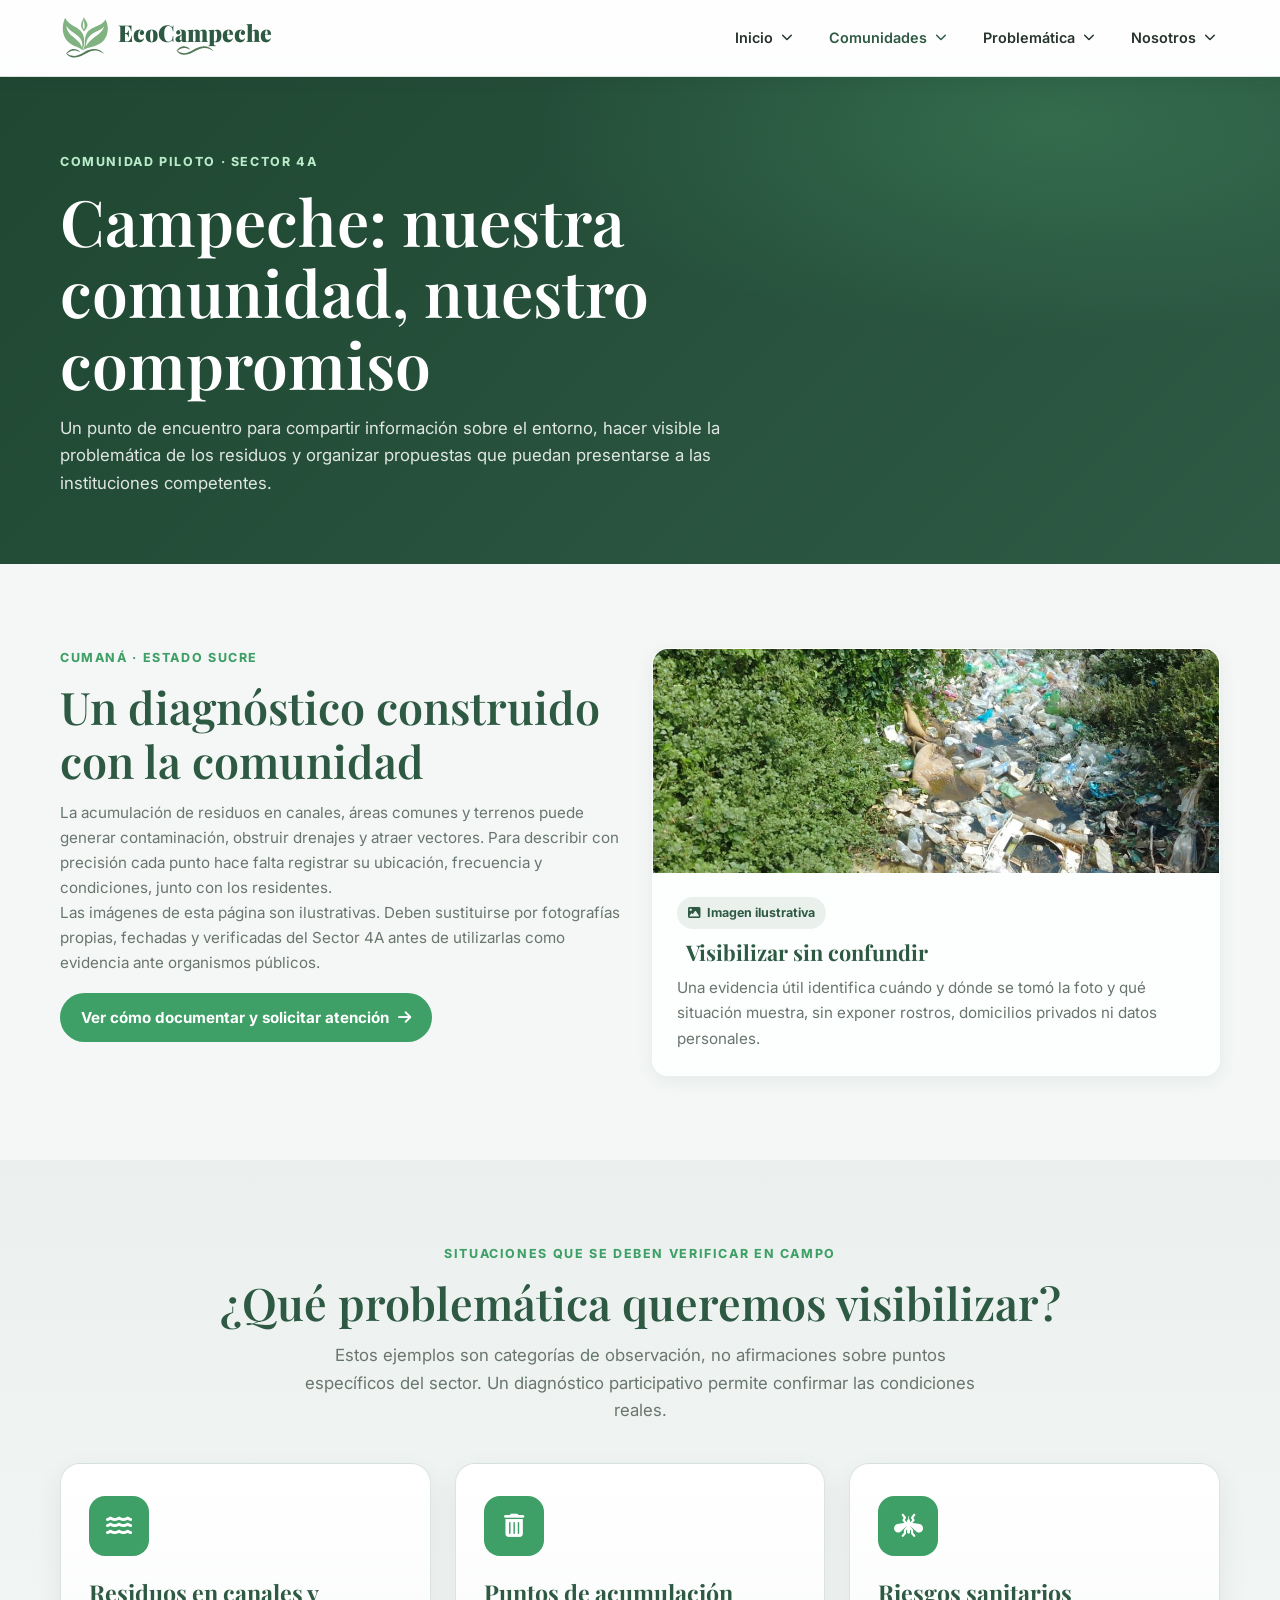
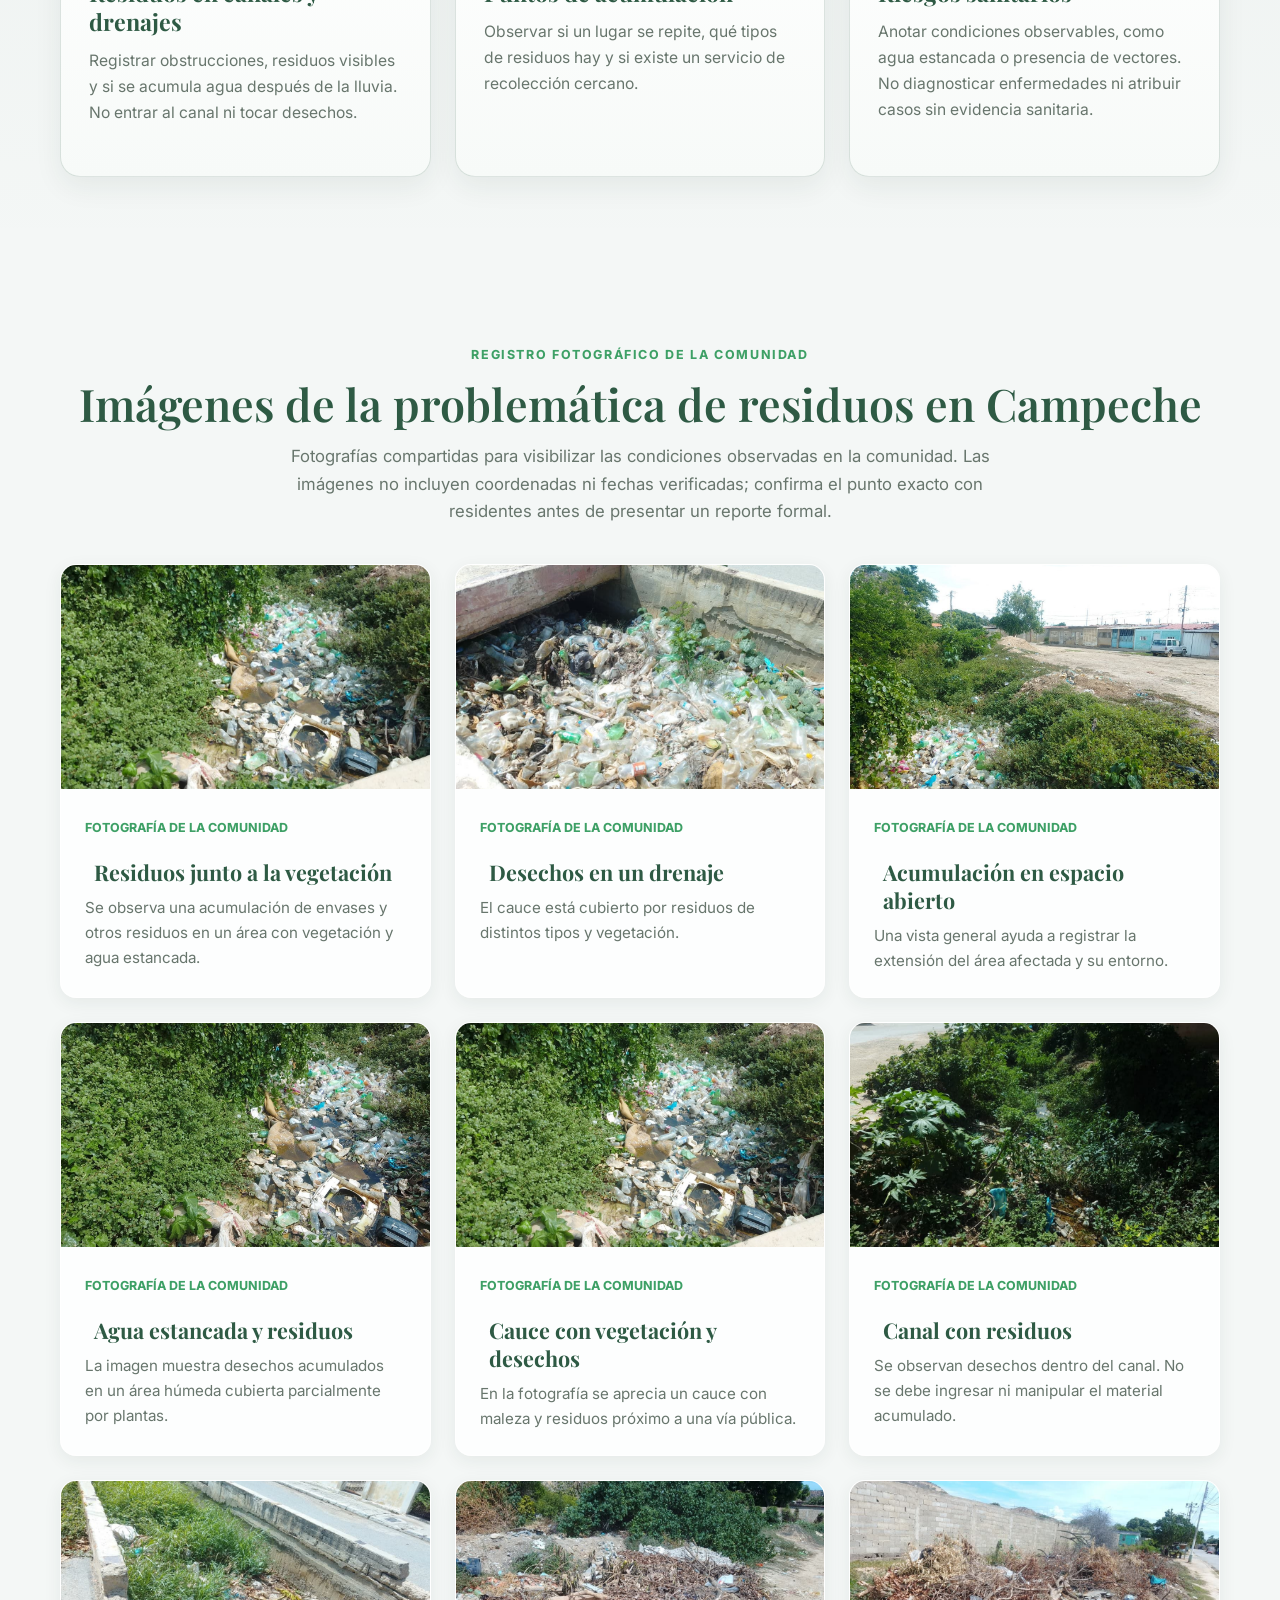
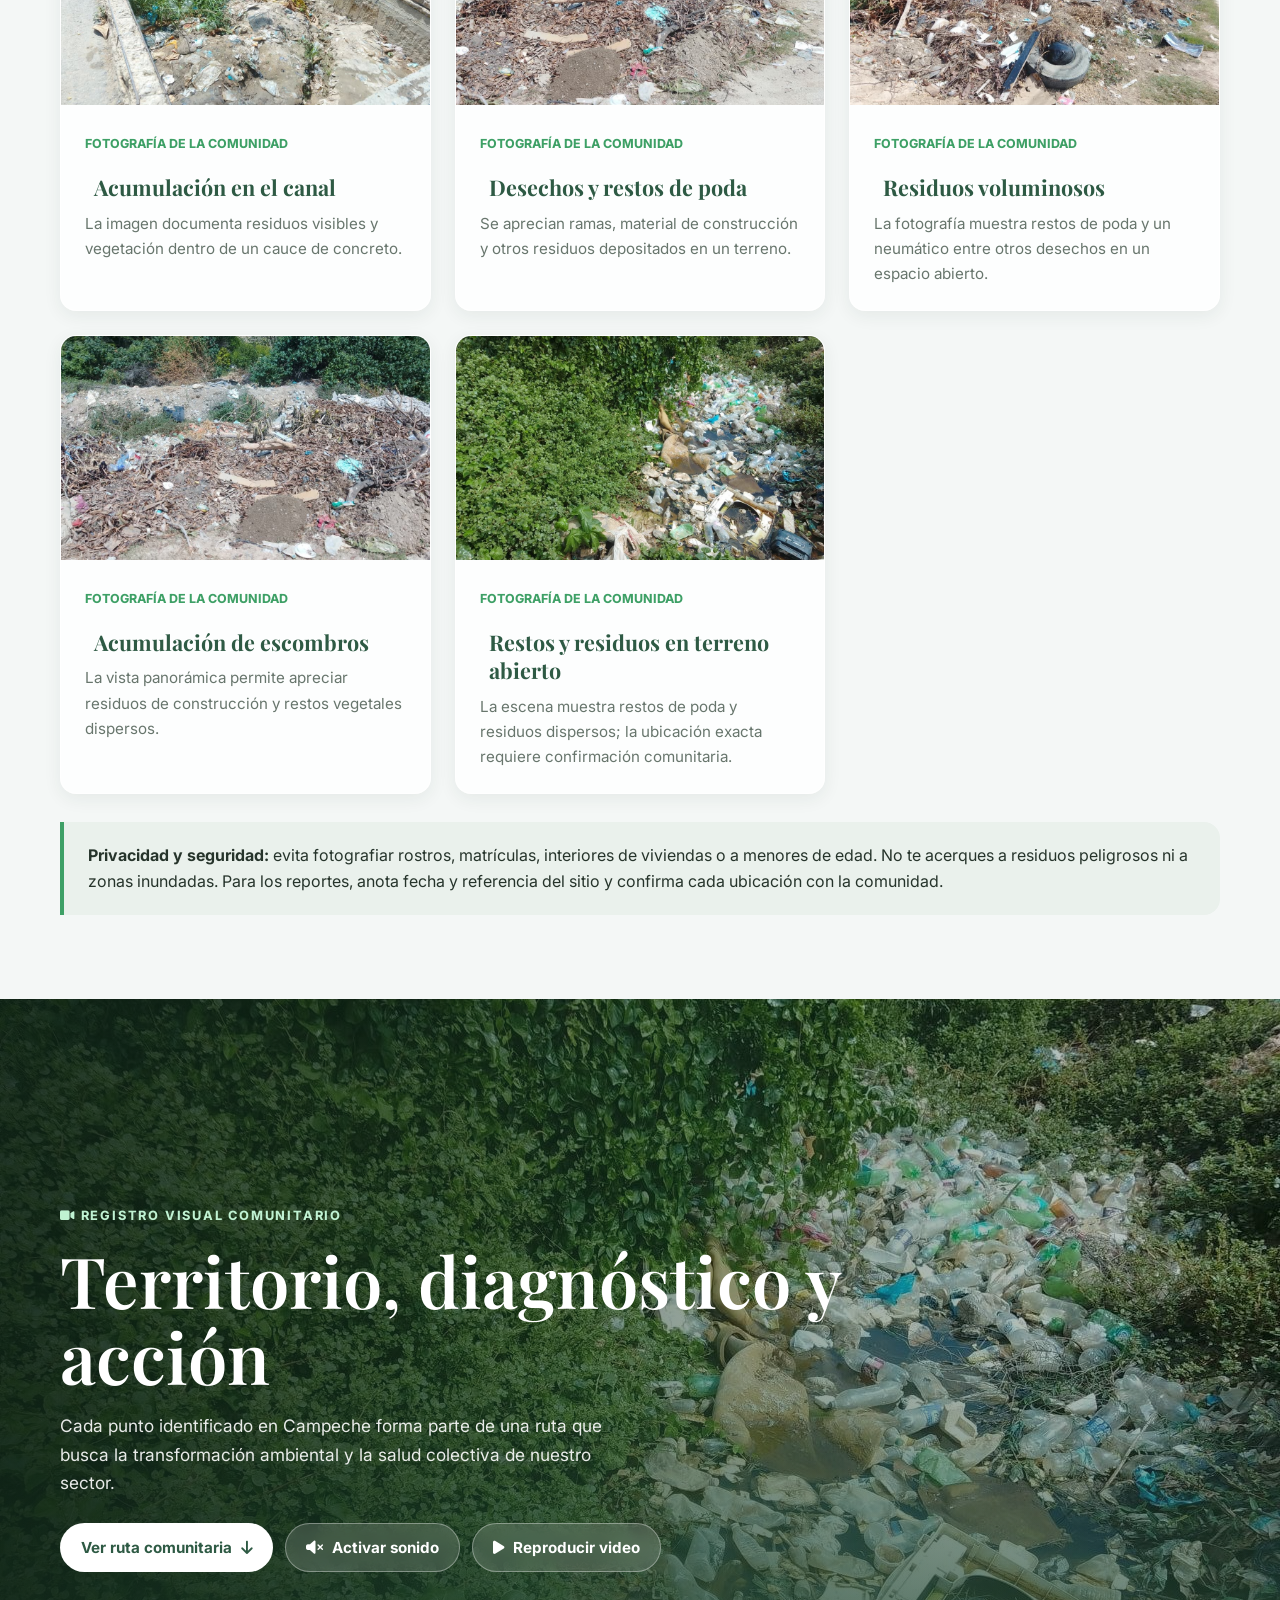
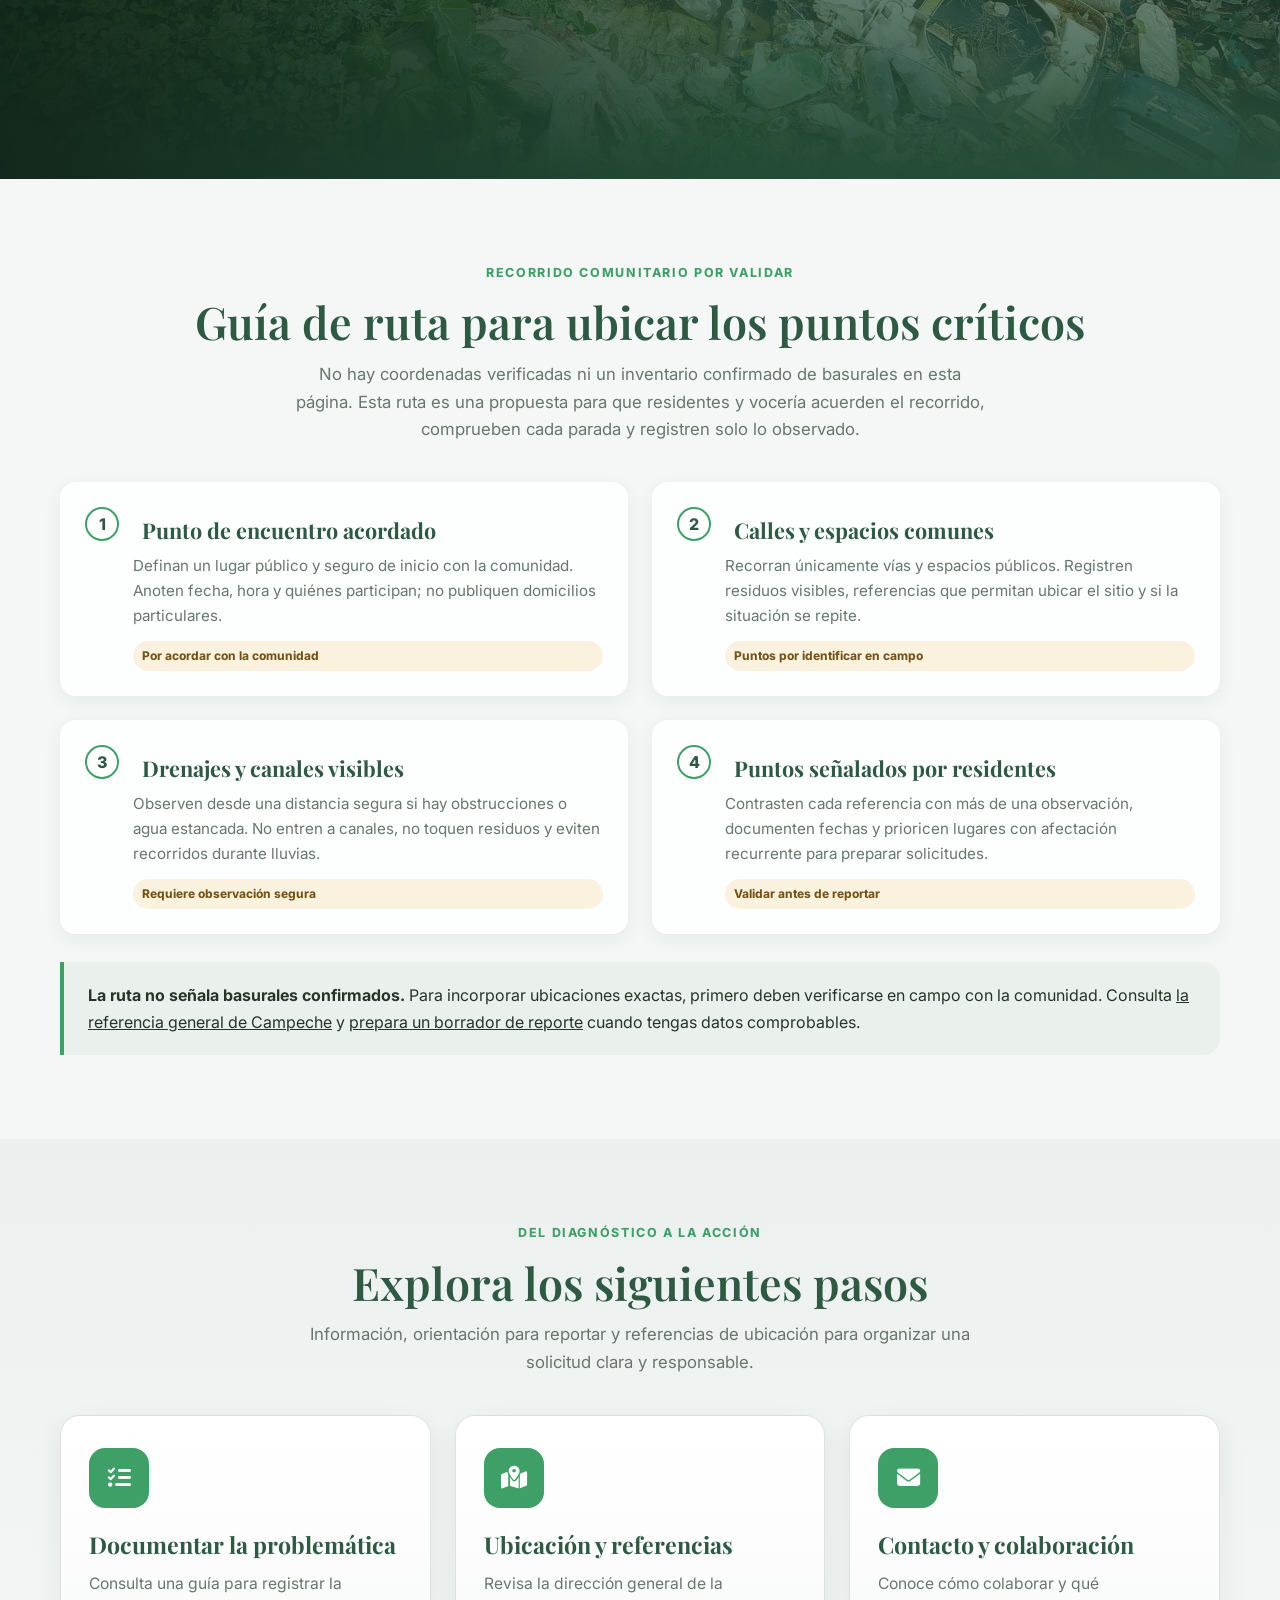
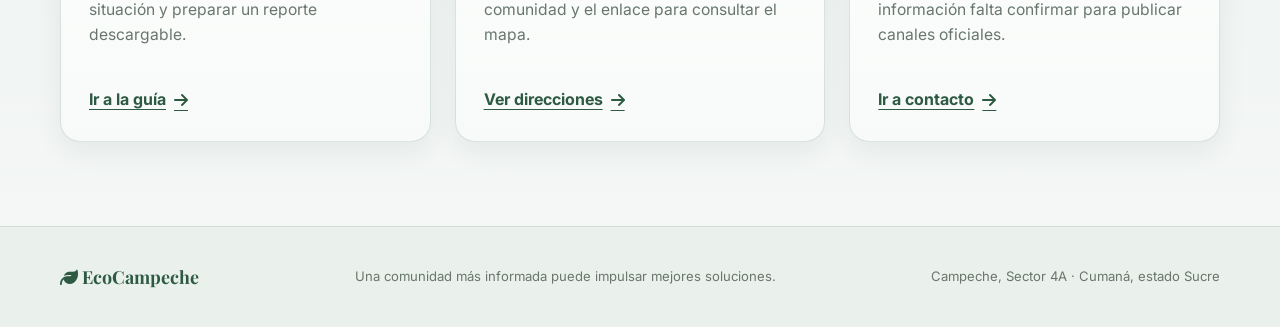
==== commit 0fa686e3: "Add responsive styles for navigation, sections, and community components in styles2.css" ====
--- a/campeche.html
+++ b/campeche.html
@@ -11,20 +11,21 @@
     <link href="https://fonts.googleapis.com/css2?family=Inter:wght@300;400;500;600;700&family=Playfair+Display:wght@600;700&display=swap" rel="stylesheet">
     <link rel="stylesheet" href="https://cdnjs.cloudflare.com/ajax/libs/font-awesome/6.5.1/css/all.min.css">
     <link rel="stylesheet" href="styles.css">
+    <link rel="stylesheet" href="styles2.css">
     <script src="scripts.js" defer></script>
 </head>
 <body>
     <a class="enlace-saltar" href="#contenido">Saltar al contenido</a>
 
 
-    <!-- ==================== SECCIÓN CABECERA ==================== -->
+    <!-- Cabecera -->
     <header class="cabecera">
         <div class="cabecera__contenedor">
             <a href="index.html" class="cabecera__logo"><img src="assets/campeche.svg" alt="" aria-hidden="true"><span>EcoCampeche</span></a>
 
             <nav class="navegacion" id="menu-principal" aria-label="Navegación principal">
                 <ul class="navegacion__lista">
-                    <!-- Menú Desplegable: Inicio -->
+
                     <li class="navegacion__grupo">
                         <details class="navegacion__desplegable">
                             <summary>
@@ -43,7 +44,7 @@
                         </details>
                     </li>
 
-                    <!-- Menú Desplegable: Comunidades -->
+
                     <li class="navegacion__grupo">
                         <details class="navegacion__desplegable activo">
                             <summary>
@@ -60,7 +61,7 @@
                         </details>
                     </li>
 
-                    <!-- Menú Desplegable: Problemática -->
+
                     <li class="navegacion__grupo">
                         <details class="navegacion__desplegable">
                             <summary>
@@ -77,7 +78,7 @@
                         </details>
                     </li>
 
-                    <!-- Menú Desplegable: Desarrolladores / Nosotros -->
+
                     <li class="navegacion__grupo">
                         <details class="navegacion__desplegable">
                             <summary>
@@ -98,7 +99,7 @@
     </header>
 
     <main id="contenido">
-        <!-- ==================== SECCIÓN PERFIL ==================== -->
+        <!-- Perfil -->
         <section class="encabezado-pagina" aria-labelledby="titulo-pagina">
             <div class="contenedor">
                 <p class="antetitulo">Comunidad piloto · Sector 4A</p>
@@ -133,9 +134,9 @@
                 </div>
             </div>
         </section>
-        
-
-        <!-- ==================== SECCIÓN PROBLEMÁTICA ==================== -->
+
+
+        <!-- Problemática -->
         <section class="seccion seccion--suave" aria-labelledby="titulo-problematica">
             <div class="contenedor">
                 <p class="antetitulo">Situaciones que se deben verificar en campo</p>
@@ -168,7 +169,7 @@
             </div>
         </section>
 
-        <!-- ==================== SECCIÓN GALERÍA ==================== -->
+        <!-- Galería -->
         <section class="seccion" aria-labelledby="titulo-galeria">
             <div class="contenedor">
                 <p class="antetitulo">Registro fotográfico de la comunidad</p>
@@ -281,7 +282,7 @@
             </figure>
         </dialog>
 
-        <!-- ==================== VIDEO A PANTALLA SUMERGIDA: CAMPECHE ==================== -->
+        <!-- Video a pantalla sumergida: campeche -->
         <section class="video-destacado" id="video-campeche" aria-labelledby="titulo-video-campeche">
             <video class="video-destacado__medio" autoplay muted loop playsinline preload="metadata" poster="assets/photo_4_2026-11-03_22-52-02.jpg" aria-label="Video del entorno en Campeche, Sector 4A">
                 <source src="videos/IMG_4390.MP4" type="video/mp4">
@@ -300,7 +301,7 @@
             </div>
         </section>
 
-        <!-- ==================== SECCIÓN RUTA DE DIAGNÓSTICO ==================== -->
+        <!-- Ruta de diagnóstico -->
         <section class="seccion" id="ruta" aria-labelledby="titulo-ruta">
             <div class="contenedor">
                 <p class="antetitulo">Recorrido comunitario por validar</p>
@@ -339,7 +340,7 @@
             </div>
         </section>
 
-        <!-- ==================== SECCIÓN RUTAS ==================== -->
+        <!-- Rutas -->
         <section class="seccion seccion--suave">
             <div class="contenedor">
                 <p class="antetitulo">Del diagnóstico a la acción</p>
@@ -375,7 +376,7 @@
         </section>
     </main>
 
-    <!-- ==================== SECCIÓN FOOTER ==================== -->
+    <!-- Footer -->
     <footer class="pie">
         <div class="contenedor pie__contenido">
             <a href="index.html" class="pie__marca"><i class="fa-solid fa-leaf" aria-hidden="true"></i> EcoCampeche</a>
--- a/styles.css
+++ b/styles.css
@@ -1,6 +1,5 @@
-/* ==========================================================================
-   SECCIÓN 1: VARIABLES, REINICIO Y ACCESIBILIDAD
-   ========================================================================== */
+/* Estilos base y componentes compartidos. */
+/* Variables, reinicio y accesibilidad */
 :root {
     --fondo-principal: #F4F7F6;
     --fondo-superficie: #FFFFFF;
@@ -95,9 +94,7 @@
     background: linear-gradient(180deg, rgba(46, 90, 68, 0.045), transparent);
 }
 
-/* ==========================================================================
-   SECCIÓN 2: COMPONENTES REUTILIZABLES
-   ========================================================================== */
+/* Componentes reutilizables */
 .seccion__titulo {
     margin: 0 0 12px;
     color: var(--color-principal);
@@ -173,7 +170,7 @@
 .rejilla {
     display: grid;
     gap: 24px;
-    
+
 }
 
 .rejilla--2-columnas {
@@ -244,7 +241,7 @@
     margin-bottom: 17px;
     place-items: center;
     border-radius: 14px;
-    background: rgba(62, 160, 102, 0.12);
+    background-color: var(--color-acento);
     color: var(--color-principal);
     font-size: 1.2rem;
 }
@@ -263,7 +260,7 @@
     font-weight: 700;
     text-align: center;
     text-decoration: none;
-    transition: transform 180ms ease, background-color 180ms ease, color 180ms ease;
+
 }
 
 .boton[hidden] {
@@ -327,7 +324,7 @@
 }
 
 .etiqueta {
-    
+
     display: inline-flex;
     align-items: center;
     gap: 7px;
@@ -352,9 +349,7 @@
     margin: 0;
 }
 
-/* ==========================================================================
-   SECCIÓN 3: ENCABEZADO Y NAVEGACIÓN
-   ========================================================================== */
+/* Encabezado y navegación */
 .cabecera {
     position: fixed;
     z-index: 1000;
@@ -519,7 +514,7 @@
     animation: animarAparicionSubmenu 200ms ease forwards;
 }
 
-/* Alineación para los últimos menús para evitar desborde a la derecha */
+/* Evita el desbordamiento de los últimos elementos de navegación */
 .navegacion__grupo:last-child .navegacion__submenu,
 .navegacion__grupo:nth-last-child(2) .navegacion__submenu {
     left: auto;
@@ -606,9 +601,7 @@
     font-size: 1.2rem;
 }
 
-/* ==========================================================================
-   SECCIÓN 4: PORTADA Y ENCABEZADOS INTERIORES
-   ========================================================================== */
+/* Portada y encabezados interiores */
 .portada {
     position: relative;
     display: flex;
@@ -785,9 +778,7 @@
     font-size: 1.08rem;
 }
 
-/* ==========================================================================
-   SECCIÓN 5: SECCIONES, TARJETAS Y CUADRÍCULAS
-   ========================================================================== */
+/* Secciones, tarjetas y cuadrículas */
 .reflexion {
     margin: 0;
     border: none;
@@ -842,7 +833,7 @@
     z-index: 1;
 }
 
-/* Número de fondo para jerarquía visual */
+/* Número decorativo de la tarjeta */
 .tarjeta-destacada__numero {
     position: absolute;
     top: 14px;
@@ -859,24 +850,18 @@
 
 
 
-/* Icono llamativo con gradiente vibrante y sombra tridimensional */
+/* Icono de la tarjeta destacada */
 .tarjeta-destacada .tarjeta__icono {
     width: 60px;
     height: 60px;
     border-radius: 16px;
-    background: linear-gradient(135deg, #2E5A44 0%, #3EA066 100%);
+    background-color: var(--color-acento);
     color: #FFFFFF;
     font-size: 1.45rem;
     display: grid;
     place-items: center;
-    box-shadow: 0 10px 22px rgba(62, 160, 102, 0.32);
     margin-bottom: 22px;
-    transition: transform 300ms ease, box-shadow 300ms ease;
-}
-
-.tarjeta-destacada:hover .tarjeta__icono {
-    transform: scale(1.1) rotate(5deg);
-    box-shadow: 0 14px 28px rgba(62, 160, 102, 0.45);
+
 }
 
 .tarjeta-destacada .tarjeta__titulo {
@@ -896,7 +881,7 @@
     flex-grow: 1;
 }
 
-/* Botón interactivo dentro de la tarjeta destacada */
+/* Acción de la tarjeta destacada */
 .boton-tarjeta-destacada {
     display: inline-flex;
     align-items: center;
@@ -929,9 +914,7 @@
     transform: translateX(3px);
 }
 
-/* ==========================================================================
-   TARJETAS ECOLÓGICAS Y DE RECOLECCIÓN CON FOTOGRAFÍA (VISUALES Y MODERNAS)
-   ========================================================================== */
+/* Tarjetas ecológicas y de recolección */
 .tarjeta-ecologica {
     position: relative;
     display: flex;
@@ -1204,9 +1187,7 @@
     font-size: 0.82rem;
 }
 
-/* ==========================================================================
-   SECCIÓN 6: FORMULARIOS, GALERÍA Y MAPA
-   ========================================================================== */
+/* Formularios, galería y mapa */
 .formulario {
     display: grid;
     gap: 18px;
@@ -1375,9 +1356,7 @@
     text-align: center;
 }
 
-/* ==========================================================================
-   SECCIÓN 7: PIE DE PÁGINA Y UTILIDADES
-   ========================================================================== */
+/* Pie de página y utilidades */
 .pie {
     border-top: 1px solid var(--color-borde);
     background: #EAF1EC;
@@ -1431,1153 +1410,3 @@
 .whatsapp-flotante:hover {
     transform: scale(1.06);
 }
-
-/* ==========================================================================
-   SECCIÓN 8: DISEÑO ADAPTABLE
-   Los estilos se ajustan progresivamente: tablet, móvil y móvil estrecho.
-   ========================================================================== */
-
-/* TABLET: conserva dos columnas y da espacio al menú horizontal. */
-@media (max-width: 1024px) {
-    .rejilla--3-columnas,
-    .rejilla--4-columnas {
-        grid-template-columns: repeat(2, minmax(0, 1fr));
-    }
-
-    .navegacion__lista {
-        gap: 14px;
-    }
-
-    .navegacion__enlace {
-        font-size: 0.84rem;
-    }
-
-    .navegacion__desplegable > summary {
-        font-size: 0.84rem;
-    }
-}
-
-@media (min-width: 761px) and (max-width: 1080px) {
-    .cabecera__alternar {
-        display: inline-flex;
-        flex: 0 0 44px;
-    }
-
-    .navegacion {
-        position: absolute;
-        top: 100%;
-        right: 24px;
-        width: min(360px, calc(100vw - 48px));
-        max-height: calc(100vh - var(--alto-cabecera));
-        max-height: calc(100dvh - var(--alto-cabecera));
-        overflow-y: auto;
-        visibility: hidden;
-        padding: 8px 18px 18px;
-        transform: translateY(-8px);
-        border: 1px solid var(--color-borde);
-        border-radius: 0 0 14px 14px;
-        background: rgba(255, 255, 255, 0.98);
-        box-shadow: var(--sombra-media);
-        opacity: 0;
-        pointer-events: none;
-        transition: opacity 180ms ease, transform 180ms ease, visibility 180ms;
-        -webkit-backdrop-filter: blur(12px);
-        backdrop-filter: blur(12px);
-    }
-
-    .navegacion.abierto {
-        visibility: visible;
-        transform: translateY(0);
-        opacity: 1;
-        pointer-events: auto;
-    }
-
-    .navegacion__lista {
-        align-items: stretch;
-        flex-direction: column;
-        gap: 2px;
-    }
-
-    .navegacion__enlace {
-        display: flex;
-        min-height: 46px;
-        align-items: center;
-        padding: 9px 8px;
-        font-size: 0.96rem;
-    }
-
-    .navegacion__grupo {
-        width: 100%;
-    }
-
-    .navegacion__desplegable > summary {
-        min-height: 46px;
-        justify-content: space-between;
-        padding: 9px 8px;
-        font-size: 0.96rem;
-    }
-
-    .navegacion__submenu {
-        position: static;
-        width: 100%;
-        min-width: 0;
-        margin: 0 0 8px;
-        padding: 4px 0 4px 12px;
-        border: 0;
-        border-left: 2px solid var(--color-borde);
-        border-radius: 0;
-        background: transparent;
-        box-shadow: none;
-    }
-
-    .navegacion__submenu .navegacion__enlace {
-        min-height: 44px;
-        padding-inline: 12px;
-        font-size: 0.9rem;
-    }
-}
-
-/* MÓVIL: menú desplegable y contenido en una columna legible. */
-@media (max-width: 760px) {
-    :root {
-        --alto-cabecera: 68px;
-        --radio-borde: 14px;
-    }
-
-    body.menu-abierto {
-        overflow: hidden;
-    }
-
-    .contenedor,
-    .cabecera__contenedor {
-        width: min(100% - 36px, var(--ancho-contenido));
-    }
-
-    .seccion {
-        padding-block: 60px;
-    }
-
-    .rejilla--2-columnas,
-    .rejilla--3-columnas {
-        grid-template-columns: 1fr;
-    }
-
-    .cabecera__alternar {
-        display: inline-flex;
-        flex: 0 0 44px;
-    }
-
-    .navegacion {
-        position: absolute;
-        top: 100%;
-        right: 0;
-        left: 0;
-        max-height: calc(100vh - var(--alto-cabecera));
-        max-height: calc(100dvh - var(--alto-cabecera));
-        overflow-y: auto;
-        visibility: hidden;
-        padding: 8px 18px 18px;
-        transform: translateY(-8px);
-        border-bottom: 1px solid var(--color-borde);
-        background: rgba(255, 255, 255, 0.98);
-        box-shadow: var(--sombra-media);
-        opacity: 0;
-        pointer-events: none;
-        transition: opacity 180ms ease, transform 180ms ease, visibility 180ms;
-        -webkit-backdrop-filter: blur(12px);
-        backdrop-filter: blur(12px);
-    }
-
-    .navegacion.abierto {
-        visibility: visible;
-        transform: translateY(0);
-        opacity: 1;
-        pointer-events: auto;
-    }
-
-    .navegacion__lista {
-        align-items: stretch;
-        flex-direction: column;
-        gap: 2px;
-    }
-
-    .navegacion__enlace {
-        display: flex;
-        min-height: 48px;
-        align-items: center;
-        padding: 10px 8px;
-        font-size: 1rem;
-    }
-
-    .navegacion__enlace::after {
-        right: auto;
-        width: 36px;
-    }
-
-    .navegacion__grupo {
-        width: 100%;
-    }
-
-    .navegacion__desplegable > summary {
-        min-height: 48px;
-        justify-content: space-between;
-        padding: 10px 8px;
-        font-size: 1rem;
-    }
-
-    .navegacion__submenu {
-        position: static;
-        width: 100%;
-        min-width: 0;
-        margin: 0 0 8px;
-        padding: 4px 0 4px 12px;
-        border: 0;
-        border-left: 2px solid var(--color-borde);
-        border-radius: 0;
-        background: transparent;
-        box-shadow: none;
-    }
-
-    .navegacion__submenu .navegacion__enlace {
-        min-height: 44px;
-        padding-inline: 12px;
-        font-size: 0.92rem;
-    }
-
-    .portada {
-        min-height: 620px;
-        padding-block: 64px;
-    }
-
-    .portada__titulo {
-        font-size: clamp(2.8rem, 11vw, 4.2rem);
-    }
-
-    .portada__nota {
-        margin-top: 28px;
-    }
-
-    .encabezado-pagina {
-        padding-block: 62px 52px;
-    }
-
-    .video-destacado {
-        min-height: 520px;
-        min-height: min(620px, 76svh);
-    }
-
-    .video-destacado__contenido {
-        padding-block: 54px;
-    }
-
-    .encabezado-pagina__titulo {
-        font-size: clamp(2.2rem, 8vw, 3.2rem);
-    }
-
-    .seccion__titulo,
-    .seccion__subtitulo,
-    .seccion__introduccion {
-        text-align: left;
-    }
-
-    .antetitulo {
-        text-align: left;
-    }
-
-    .rejilla--4-columnas {
-        grid-template-columns: repeat(2, minmax(0, 1fr));
-    }
-
-    .ruta-punto {
-        padding: 64px 20px 20px;
-    }
-
-    .ruta-punto__numero {
-        top: 18px;
-        left: 20px;
-    }
-
-    .contenedor-mapa,
-    .contenedor-mapa iframe {
-        min-height: 300px;
-    }
-
-    .pie__contenido {
-        align-items: flex-start;
-        flex-direction: column;
-        justify-content: center;
-        gap: 8px;
-        padding-block: 23px;
-    }
-
-    .fila-estadisticas {
-        grid-template-columns: 1fr;
-    }
-}
-
-/* MÓVIL ESTRECHO: botones grandes, retratos en una columna y menos márgenes. */
-@media (max-width: 480px) {
-    .contenedor,
-    .cabecera__contenedor {
-        width: calc(100% - 32px);
-    }
-
-    .cabecera__logo {
-        gap: 8px;
-        font-size: 1.2rem;
-    }
-
-    .cabecera__logo img {
-        width: 32px;
-        height: 32px;
-        flex-basis: 32px;
-    }
-
-    .cabecera__logo span {
-        padding-bottom: 8px;
-    }
-
-    .cabecera__logo span::after {
-        width: 34px;
-        height: 10px;
-        bottom: 4px;
-    }
-
-    .seccion {
-        padding-block: 48px;
-    }
-
-    .portada {
-        min-height: 600px;
-        padding-block: 52px;
-    }
-
-    .portada__titulo {
-        font-size: clamp(2.55rem, 12vw, 3.4rem);
-    }
-
-    .portada__acciones,
-    .acciones-contacto {
-        align-items: stretch;
-        flex-direction: column;
-    }
-
-    .portada__acciones .boton,
-    .acciones-contacto .boton {
-        width: 100%;
-    }
-
-    .rejilla--4-columnas {
-        grid-template-columns: 1fr;
-    }
-
-    .tarjeta__contenido,
-    .tarjeta-direccion,
-    .tarjeta-destacada .tarjeta__contenido {
-        padding: 20px;
-    }
-
-    .tarjeta__imagen {
-        height: 205px;
-    }
-
-    .aviso {
-        padding: 16px;
-    }
-
-    .formulario .portada__acciones .boton {
-        width: 100%;
-    }
-
-    .whatsapp-flotante {
-        right: 16px;
-        bottom: 16px;
-        width: 52px;
-        height: 52px;
-    }
-}
-
-/* ==========================================================================
-   SECCIÓN 11: COMPONENTES DE PASOS HORIZONTALES (SECCIONES COMPLETAS)
-   ========================================================================== */
-.seccion-manual {
-    padding-bottom: 0;
-}
-
-.seccion-manual__encabezado {
-    margin-bottom: 46px;
-}
-
-.pasos-secciones-pantalla {
-    display: flex;
-    flex-direction: column;
-    width: 100%;
-    margin: 0;
-    padding: 0;
-}
-
-.paso-seccion-pantalla {
-    display: flex;
-    flex-direction: row;
-    align-items: stretch;
-    width: 100%;
-    min-height: clamp(380px, 46svh, 540px);
-    background: var(--fondo-superficie);
-    border-bottom: 1px solid rgba(46, 90, 68, 0.1);
-    position: relative;
-    overflow: hidden;
-    transition: background-color 300ms ease;
-}
-
-/* Fondo suave alternado para distinción limpia entre secciones */
-.paso-seccion-pantalla:nth-child(even) {
-    background: #EBF2ED;
-    flex-direction: row-reverse;
-}
-
-.paso-seccion-pantalla__contenido {
-    flex: 1 1 70%;
-    display: flex;
-    align-items: center;
-    padding: clamp(38px, 5vw, 64px) clamp(24px, 4vw, 56px);
-}
-
-.paso-seccion-pantalla__interior {
-    max-width: 700px;
-    width: 100%;
-}
-
-/* Alineación de lectura armónica con el contenedor general */
-.paso-seccion-pantalla:nth-child(odd) .paso-seccion-pantalla__contenido {
-    padding-left: max(24px, calc((100vw - var(--ancho-contenido)) / 2 + 24px));
-}
-
-.paso-seccion-pantalla:nth-child(even) .paso-seccion-pantalla__contenido {
-    padding-right: max(24px, calc((100vw - var(--ancho-contenido)) / 2 + 24px));
-}
-
-.paso-seccion-pantalla__multimedia {
-    flex: 0 0 30%;
-    width: 30%;
-    min-width: 30%;
-    max-width: 30%;
-    position: relative;
-    overflow: hidden;
-    background: #14281E;
-}
-
-.paso-seccion-pantalla__foto {
-    width: 100%;
-    height: 100%;
-    min-height: 100%;
-    object-fit: cover;
-    display: block;
-    transition: transform 600ms cubic-bezier(0.2, 0.8, 0.2, 1);
-}
-
-.paso-seccion-pantalla:hover .paso-seccion-pantalla__foto {
-    transform: scale(1.05);
-}
-
-.paso-seccion-pantalla__titulo {
-    margin: 14px 0 16px;
-    color: var(--color-principal);
-    font-family: var(--fuente-titulos);
-    font-size: clamp(1.6rem, 3.2vw, 2.25rem);
-    font-weight: 700;
-    line-height: 1.2;
-}
-
-.paso-seccion-pantalla__texto {
-    margin: 0 0 20px;
-    color: var(--color-texto-secundario);
-    font-size: 1.04rem;
-    line-height: 1.7;
-}
-
-.paso-seccion-pantalla__detalle {
-    margin-top: 10px;
-}
-
-.paso-seccion-pantalla__consejo {
-    display: inline-flex;
-    align-items: center;
-    gap: 10px;
-    padding: 8px 18px;
-    border-radius: 999px;
-    background: rgba(62, 160, 102, 0.14);
-    border: 1px solid rgba(62, 160, 102, 0.28);
-    color: var(--color-principal);
-    font-size: 0.9rem;
-    font-weight: 600;
-}
-
-.paso-seccion-pantalla__consejo i {
-    color: var(--color-acento);
-}
-
-@media (max-width: 860px) {
-    .paso-seccion-pantalla,
-    .paso-seccion-pantalla:nth-child(even) {
-        flex-direction: column;
-    }
-
-    .paso-seccion-pantalla__multimedia {
-        flex: none;
-        width: 100%;
-        max-width: 100%;
-        height: 260px;
-    }
-
-    .paso-seccion-pantalla__contenido {
-        padding: 36px 20px !important;
-    }
-}
-
-/* ==========================================================================
-   SECCIÓN 12: CARRUSEL INMERSIVO A PANTALLA SUMERGIDA (COMPLETO, SIN VIDRIO)
-   ========================================================================== */
-.carrusel-sumergido {
-    position: relative;
-    width: 100%;
-    min-height: clamp(520px, 70svh, 720px);
-    overflow: hidden;
-    background: #0E2116;
-    color: #fff;
-    display: flex;
-    align-items: center;
-    margin: 0;
-    padding: 0;
-    border: none;
-}
-
-.carrusel-sumergido__pista {
-    position: absolute;
-    inset: 0;
-    width: 100%;
-    height: 100%;
-}
-
-.carrusel-sumergido__diapositiva {
-    position: absolute;
-    inset: 0;
-    width: 100%;
-    height: 100%;
-    opacity: 0;
-    visibility: hidden;
-    transform: scale(1.03);
-    transition: opacity 800ms cubic-bezier(0.4, 0, 0.2, 1), transform 900ms cubic-bezier(0.4, 0, 0.2, 1), visibility 800ms;
-    display: flex;
-    align-items: center;
-    z-index: 1;
-}
-
-.carrusel-sumergido__diapositiva.activa {
-    opacity: 1;
-    visibility: visible;
-    transform: scale(1);
-    z-index: 2;
-}
-
-.carrusel-sumergido__fondo {
-    position: absolute;
-    inset: 0;
-    width: 100%;
-    height: 100%;
-    object-fit: cover;
-    z-index: -2;
-}
-
-/* Capa de gradiente cinematográfico continuo y natural (sin efecto de vidrio) */
-.carrusel-sumergido__capa {
-    position: absolute;
-    inset: 0;
-    background:
-        linear-gradient(90deg, rgba(8, 20, 14, 0.94) 0%, rgba(10, 26, 17, 0.72) 48%, rgba(10, 26, 17, 0.18) 85%, transparent 100%),
-        linear-gradient(0deg, rgba(8, 20, 14, 0.75) 0%, transparent 45%);
-    z-index: -1;
-    pointer-events: none;
-}
-
-.carrusel-sumergido__contenido {
-    position: relative;
-    z-index: 3;
-    padding-block: 70px;
-}
-
-/* Bloque tipográfico integrado directo sobre la diapositiva */
-.carrusel-sumergido__bloque {
-    max-width: 680px;
-}
-
-.carrusel-sumergido__pildora {
-    display: inline-flex;
-    align-items: center;
-    gap: 8px;
-    margin-bottom: 16px;
-    padding: 7px 16px;
-    border-radius: 999px;
-    background: rgba(97, 208, 140, 0.22);
-    border: 1px solid rgba(97, 208, 140, 0.4);
-    color: #9AE6B2;
-    font-size: 0.84rem;
-    font-weight: 700;
-    letter-spacing: 0.08em;
-    text-transform: uppercase;
-}
-
-.carrusel-sumergido__titulo {
-    margin: 0 0 16px;
-    color: #fff;
-    font-family: var(--fuente-titulos);
-    font-size: clamp(2.2rem, 5vw, 3.8rem);
-    font-weight: 700;
-    line-height: 1.12;
-    letter-spacing: -0.02em;
-    text-shadow: 0 2px 10px rgba(0, 0, 0, 0.35);
-}
-
-.carrusel-sumergido__descripcion {
-    margin: 0 0 28px;
-    color: rgba(255, 255, 255, 0.92);
-    font-size: clamp(1.02rem, 2vw, 1.18rem);
-    line-height: 1.65;
-    text-shadow: 0 1px 6px rgba(0, 0, 0, 0.3);
-}
-
-.carrusel-sumergido__acciones {
-    display: flex;
-    flex-wrap: wrap;
-    gap: 14px;
-}
-
-/* Controles de flechas anterior/siguiente */
-.carrusel-sumergido__control {
-    position: absolute;
-    top: 50%;
-    transform: translateY(-50%);
-    z-index: 10;
-    width: 52px;
-    height: 52px;
-    border-radius: 50%;
-    border: 1px solid rgba(255, 255, 255, 0.28);
-    background: rgba(255, 255, 255, 0.16);
-    color: #fff;
-    font-size: 1.1rem;
-    display: flex;
-    align-items: center;
-    justify-content: center;
-    cursor: pointer;
-    backdrop-filter: blur(10px);
-    -webkit-backdrop-filter: blur(10px);
-    transition: background-color 200ms ease, transform 200ms ease, border-color 200ms ease;
-}
-
-.carrusel-sumergido__control:hover {
-    background: var(--color-acento);
-    border-color: var(--color-destacado);
-    transform: translateY(-50%) scale(1.1);
-}
-
-.carrusel-sumergido__control--anterior {
-    left: clamp(16px, 3vw, 36px);
-}
-
-.carrusel-sumergido__control--siguiente {
-    right: clamp(16px, 3vw, 36px);
-}
-
-/* Indicadores de puntos */
-.carrusel-sumergido__indicadores {
-    position: absolute;
-    bottom: 24px;
-    left: 50%;
-    transform: translateX(-50%);
-    z-index: 10;
-    display: flex;
-    align-items: center;
-    gap: 9px;
-    padding: 8px 16px;
-    border-radius: 999px;
-    background: rgba(0, 0, 0, 0.35);
-    backdrop-filter: blur(8px);
-    -webkit-backdrop-filter: blur(8px);
-}
-
-.carrusel-sumergido__punto {
-    width: 10px;
-    height: 10px;
-    padding: 0;
-    border: 0;
-    border-radius: 999px;
-    background: rgba(255, 255, 255, 0.45);
-    cursor: pointer;
-    transition: width 240ms ease, background-color 240ms ease;
-}
-
-.carrusel-sumergido__punto.activo {
-    width: 28px;
-    background: var(--color-destacado);
-}
-
-/* Botón de reproducción de video en secciones sumergidas */
-.boton--cristal {
-    border: 1px solid rgba(255, 255, 255, 0.35);
-    background: rgba(255, 255, 255, 0.15);
-    color: #fff;
-    backdrop-filter: blur(8px);
-    -webkit-backdrop-filter: blur(8px);
-}
-
-.boton--cristal:hover {
-    background: rgba(255, 255, 255, 0.3);
-    color: #fff;
-}
-
-.video-destacado__acciones {
-    display: flex;
-    flex-wrap: wrap;
-    gap: 12px;
-    margin-top: 10px;
-}
-
-/* ==========================================================================
-   SECCIÓN 13: PARALAJE, ANIMACIONES AL SCROLL Y ESTADÍSTICAS
-   ========================================================================== */
-[data-animar] {
-    opacity: 0;
-    transform: translateY(32px);
-    transition: opacity 700ms cubic-bezier(0.16, 1, 0.3, 1), transform 700ms cubic-bezier(0.16, 1, 0.3, 1);
-    will-change: opacity, transform;
-}
-
-[data-animar="deslizar-izquierda"] {
-    transform: translateX(-36px);
-}
-
-[data-animar="deslizar-derecha"] {
-    transform: translateX(36px);
-}
-
-[data-animar="zoom"] {
-    transform: scale(0.92);
-}
-
-[data-animar].revelado {
-    opacity: 1;
-    transform: translate(0) scale(1);
-}
-
-/* Barra de impacto comunitario */
-.barra-impacto {
-    padding-block: 50px;
-    background: var(--color-principal);
-    color: #fff;
-    position: relative;
-    overflow: hidden;
-}
-
-.rejilla-impacto {
-    display: grid;
-    grid-template-columns: repeat(4, minmax(0, 1fr));
-    gap: 24px;
-    text-align: center;
-}
-
-.impacto-item {
-    padding: 16px;
-}
-
-.impacto-item__numero {
-    font-family: var(--fuente-titulos);
-    font-size: clamp(2.4rem, 4.5vw, 3.6rem);
-    font-weight: 700;
-    color: #9AE6B2;
-    line-height: 1.1;
-    margin-bottom: 6px;
-}
-
-.impacto-item__etiqueta {
-    font-size: 0.95rem;
-    color: rgba(255, 255, 255, 0.9);
-    margin: 0;
-}
-
-@media (max-width: 860px) {
-    .rejilla-impacto {
-        grid-template-columns: repeat(2, minmax(0, 1fr));
-    }
-}
-
-@media (max-width: 480px) {
-    .rejilla-impacto {
-        grid-template-columns: 1fr;
-    }
-}
-
-@media (prefers-reduced-motion: reduce) {
-    *,
-    *::before,
-    *::after {
-        scroll-behavior: auto !important;
-        transition-duration: 0.01ms !important;
-        animation-duration: 0.01ms !important;
-        animation-iteration-count: 1 !important;
-    }
-}
-
-/* ==========================================================================
-   SECCIÓN COMUNIDADES: TARJETA INMERSIVA CON FOTO Y LATERAL
-   ========================================================================== */
-
-/* Rejilla principal: foto grande a la izquierda, columna de acciones a la derecha */
-.comunidades-rejilla {
-    display: grid;
-    grid-template-columns: 1fr 1fr;
-    gap: 28px;
-    align-items: start;
-}
-
-/* ---- Tarjeta con foto inmersiva ---- */
-.comunidad-tarjeta-foto {
-    border-radius: 20px;
-    overflow: hidden;
-    background: #0E2116;
-    box-shadow: 0 16px 40px rgba(28, 54, 38, 0.18);
-
-}
-
-.comunidad-tarjeta-foto:hover {
-    transform: translateY(-6px);
-    box-shadow: 0 26px 56px rgba(28, 54, 38, 0.22);
-}
-
-.comunidad-tarjeta-foto__imagen-wrap {
-    position: relative;
-    width: 100%;
-    height: 240px;
-    overflow: hidden;
-}
-
-.comunidad-tarjeta-foto__img {
-    width: 100%;
-    height: 100%;
-    object-fit: cover;
-    display: block;
-    transition: transform 600ms cubic-bezier(0.2, 0.8, 0.2, 1);
-}
-
-.comunidad-tarjeta-foto:hover .comunidad-tarjeta-foto__img {
-    transform: scale(1.07);
-}
-
-.comunidad-tarjeta-foto__degradado {
-    position: absolute;
-    inset: 0;
-    background: linear-gradient(180deg, transparent 40%, rgba(14, 33, 22, 0.75) 100%);
-    pointer-events: none;
-}
-
-.comunidad-tarjeta-foto__badge {
-    position: absolute;
-    bottom: 14px;
-    left: 14px;
-    display: inline-flex;
-    align-items: center;
-    gap: 6px;
-    padding: 5px 14px;
-    border-radius: 999px;
-    background: var(--color-acento);
-    color: #FFFFFF;
-    font-size: 0.75rem;
-    font-weight: 700;
-    letter-spacing: 0.08em;
-    text-transform: uppercase;
-    box-shadow: 0 4px 14px rgba(62, 160, 102, 0.45);
-}
-
-.comunidad-tarjeta-foto__cuerpo {
-    padding: 24px 24px 28px;
-    background: #FFFFFF;
-    display: flex;
-    flex-direction: column;
-    gap: 10px;
-}
-
-.comunidad-tarjeta-foto__titulo {
-    margin: 0;
-    color: var(--color-principal);
-    font-family: var(--fuente-titulos);
-    font-size: 1.5rem;
-    font-weight: 700;
-    line-height: 1.2;
-}
-
-.comunidad-tarjeta-foto__texto {
-    margin: 0 0 6px;
-    color: var(--color-texto-secundario);
-    font-size: 0.96rem;
-    line-height: 1.6;
-}
-
-/* ---- Columna lateral ---- */
-.comunidades-lateral {
-    display: flex;
-    flex-direction: column;
-    gap: 20px;
-}
-
-/* Tarjeta CTA "¿Tu comunidad quiere sumarse?" */
-.comunidad-cta {
-    display: flex;
-    gap: 18px;
-    align-items: flex-start;
-    padding: 26px 24px;
-    border-radius: 18px;
-    background-color: #ffffff;
-
-    box-shadow: 0 8px 24px rgba(28, 54, 38, 0.08);
-    position: relative;
-    overflow: hidden;
-}
-
-
-
-.comunidad-cta:hover {
-    transform: translateY(-5px);
-    box-shadow: 0 18px 40px rgba(28, 54, 38, 0.14);
-}
-
-.comunidad-cta__icono-wrap {
-    flex-shrink: 0;
-    width: 54px;
-    height: 54px;
-    border-radius: 15px;
-    background: linear-gradient(135deg, #2E5A44, #3EA066);
-    color: #FFFFFF;
-    font-size: 1.3rem;
-    display: grid;
-    place-items: center;
-    box-shadow: 0 8px 20px rgba(62, 160, 102, 0.35);
-}
-
-.comunidad-cta__titulo {
-    margin: 0 0 8px;
-    color: var(--color-principal);
-    font-family: var(--fuente-titulos);
-    font-size: 1.25rem;
-    font-weight: 700;
-    line-height: 1.25;
-}
-
-.comunidad-cta__texto {
-    margin: 0 0 14px;
-    color: var(--color-texto-secundario);
-    font-size: 0.93rem;
-    line-height: 1.6;
-}
-
-/* Mini tarjetas de características */
-.comunidades-mini-rejilla {
-    display: grid;
-    grid-template-columns: repeat(3, 1fr);
-    gap: 12px;
-}
-
-.comunidad-mini-tarjeta {
-    display: flex;
-    flex-direction: column;
-    align-items: center;
-    gap: 6px;
-    padding: 18px 12px;
-    border-radius: 14px;
-    background: #FFFFFF;
-    border: 1px solid rgba(46, 90, 68, 0.1);
-    text-align: center;
-    box-shadow: 0 4px 12px rgba(28, 54, 38, 0.06);
-    transition: transform 240ms ease, box-shadow 240ms ease;
-}
-
-.comunidad-mini-tarjeta:hover {
-    transform: translateY(-4px);
-    box-shadow: 0 10px 24px rgba(28, 54, 38, 0.12);
-}
-
-.comunidad-mini-tarjeta__icono {
-    font-size: 1.3rem;
-    color: var(--color-acento);
-    margin-bottom: 4px;
-}
-
-.comunidad-mini-tarjeta__label {
-    font-size: 0.82rem;
-    font-weight: 700;
-    color: var(--color-principal);
-    line-height: 1.2;
-}
-
-.comunidad-mini-tarjeta__sub {
-    font-size: 0.75rem;
-    color: var(--color-texto-secundario);
-    line-height: 1.3;
-}
-
-/* ---- Responsive comunidades ---- */
-@media (max-width: 860px) {
-    .comunidades-rejilla {
-        grid-template-columns: 1fr;
-    }
-
-    .comunidades-mini-rejilla {
-        grid-template-columns: repeat(3, 1fr);
-    }
-}
-
-@media (max-width: 540px) {
-    .comunidades-mini-rejilla {
-        grid-template-columns: repeat(2, 1fr);
-    }
-}
-
-/* ==========================================================================
-   SECCIÓN PARTICIPA: FONDO OSCURO CON ACCIONES EN FILA
-   ========================================================================== */
-
-.seccion--oscura {
-    background: linear-gradient(160deg, rgba(14, 33, 22, 0.82), rgba(20, 66, 40, 0.563) 50%, rgba(14, 33, 22, 0.86)), url("assets/ecologia/back.webp") center / cover no-repeat;
-    color: #fff;
-    position: relative;
-    overflow: hidden;
-}
-
-
-
-
-.antetitulo--claro {
-    color: #ffffff;
-    text-align: left;
-}
-
-.participa-encabezado {
-    max-width: 720px;
-    margin: 0 auto 60px;
-    text-align: center;
-}
-
-.participa-encabezado .antetitulo--claro {
-    text-align: center;
-}
-
-.participa-titulo {
-    margin: 0 0 18px;
-    color: #FFFFFF;
-    font-family: var(--fuente-titulos);
-    font-size: clamp(3.2rem, 4.5vw, 3.2rem);
-    font-weight: 700;
-    line-height: 1.12;
-    letter-spacing: -0.025em;
-}
-
-.participa-subtitulo {
-    max-width: 620px;
-    margin: 0 auto;
-    color: rgba(255, 255, 255, 0.78);
-    font-size: 1.03rem;
-    line-height: 1.65;
-}
-
-/* Acciones como filas horizontales */
-.participa-acciones {
-    display: flex;
-    flex-direction: row;
-    gap: 16px;
-  
-    margin: 0 auto;
-}
-
-.participa-accion {
-    display: flex;
-    align-items: center;
-    gap: 20px;
-    padding: 22px 26px;
-    border-radius: 16px;
-    background: rgb(255, 255, 255);
-    border: 1px solid rgba(255, 255, 255, 0.12);
-    text-decoration: none;
-    position: relative;
-    overflow: hidden;
-}
-
-
-
-.participa-accion:hover {
-    transform: translateX(6px);
-}
-
-.participa-accion:hover::before {
-    opacity: 1;
-}
-
-.participa-accion__icono-wrap {
-    flex-shrink: 0;
-    width: 52px;
-    height: 52px;
-    border-radius: 14px;
-    background: linear-gradient(135deg, rgba(46, 90, 68, 0.9), rgba(62, 160, 102, 0.8));
-    color: #ffffff;
-    font-size: 1.25rem;
-    display: grid;
-    place-items: center;
-    box-shadow: 0 6px 18px rgba(62, 160, 102, 0.3);
-    transition: transform 240ms ease, box-shadow 240ms ease;
-}
-
-.participa-accion:hover .participa-accion__icono-wrap {
-    transform: scale(1.08);
-    box-shadow: 0 10px 24px rgba(62, 160, 102, 0.45);
-}
-
-.participa-accion__texto {
-    display: flex;
-    flex-direction: column;
-    gap: 4px;
-    flex-grow: 1;
-}
-
-.participa-accion__titulo {
-    font-family: var(--fuente-titulos);
-    font-size: 1.1rem;
-    font-weight: 700;
-    color: var(--color-principal);
-    line-height: 1.25;
-}
-
-.participa-accion__desc {
-    font-size: 0.91rem;
-    color:var(--color-texto);
-    line-height: 1.5;
-}
-
-.participa-accion__flecha {
-    flex-shrink: 0;
-    font-size: 0.95rem;
-    color: rgb(10, 139, 49);
-    transition: color 240ms ease, transform 240ms ease;
-}
-
-.participa-accion:hover .participa-accion__flecha {
-
-    transform: translateX(4px);
-}
-
-@media (max-width: 600px) {
-    .participa-accion {
-        padding: 18px 18px;
-        gap: 14px;
-    }
-
-    .participa-accion__icono-wrap {
-        width: 44px; height: 44px;
-        font-size: 1.1rem;
-    }
-}
--- a/styles2.css
+++ b/styles2.css
@@ -0,0 +1,1179 @@
+/* Diseño adaptable y componentes específicos. */
+
+/* Ajustes para tablet */
+@media (max-width: 1024px) {
+    .rejilla--3-columnas,
+    .rejilla--4-columnas {
+        grid-template-columns: repeat(2, minmax(0, 1fr));
+    }
+
+    .navegacion__lista {
+        gap: 14px;
+    }
+
+    .navegacion__enlace {
+        font-size: 0.84rem;
+    }
+
+    .navegacion__desplegable > summary {
+        font-size: 0.84rem;
+    }
+}
+
+@media (min-width: 761px) and (max-width: 1080px) {
+    .cabecera__alternar {
+        display: inline-flex;
+        flex: 0 0 44px;
+    }
+
+    .navegacion {
+        position: absolute;
+        top: 100%;
+        right: 24px;
+        width: min(360px, calc(100vw - 48px));
+        max-height: calc(100vh - var(--alto-cabecera));
+        max-height: calc(100dvh - var(--alto-cabecera));
+        overflow-y: auto;
+        visibility: hidden;
+        padding: 8px 18px 18px;
+        transform: translateY(-8px);
+        border: 1px solid var(--color-borde);
+        border-radius: 0 0 14px 14px;
+        background: rgba(255, 255, 255, 0.98);
+        box-shadow: var(--sombra-media);
+        opacity: 0;
+        pointer-events: none;
+        transition: opacity 180ms ease, transform 180ms ease, visibility 180ms;
+        -webkit-backdrop-filter: blur(12px);
+        backdrop-filter: blur(12px);
+    }
+
+    .navegacion.abierto {
+        visibility: visible;
+        transform: translateY(0);
+        opacity: 1;
+        pointer-events: auto;
+    }
+
+    .navegacion__lista {
+        align-items: stretch;
+        flex-direction: column;
+        gap: 2px;
+    }
+
+    .navegacion__enlace {
+        display: flex;
+        min-height: 46px;
+        align-items: center;
+        padding: 9px 8px;
+        font-size: 0.96rem;
+    }
+
+    .navegacion__grupo {
+        width: 100%;
+    }
+
+    .navegacion__desplegable > summary {
+        min-height: 46px;
+        justify-content: space-between;
+        padding: 9px 8px;
+        font-size: 0.96rem;
+    }
+
+    .navegacion__submenu {
+        position: static;
+        width: 100%;
+        min-width: 0;
+        margin: 0 0 8px;
+        padding: 4px 0 4px 12px;
+        border: 0;
+        border-left: 2px solid var(--color-borde);
+        border-radius: 0;
+        background: transparent;
+        box-shadow: none;
+    }
+
+    .navegacion__submenu .navegacion__enlace {
+        min-height: 44px;
+        padding-inline: 12px;
+        font-size: 0.9rem;
+    }
+}
+
+/* Ajustes para móvil */
+@media (max-width: 760px) {
+    :root {
+        --alto-cabecera: 68px;
+        --radio-borde: 14px;
+    }
+
+    body.menu-abierto {
+        overflow: hidden;
+    }
+
+    .contenedor,
+    .cabecera__contenedor {
+        width: min(100% - 36px, var(--ancho-contenido));
+    }
+
+    .seccion {
+        padding-block: 60px;
+    }
+
+    .rejilla--2-columnas,
+    .rejilla--3-columnas {
+        grid-template-columns: 1fr;
+    }
+
+    .cabecera__alternar {
+        display: inline-flex;
+        flex: 0 0 44px;
+    }
+
+    .navegacion {
+        position: absolute;
+        top: 100%;
+        right: 0;
+        left: 0;
+        max-height: calc(100vh - var(--alto-cabecera));
+        max-height: calc(100dvh - var(--alto-cabecera));
+        overflow-y: auto;
+        visibility: hidden;
+        padding: 8px 18px 18px;
+        transform: translateY(-8px);
+        border-bottom: 1px solid var(--color-borde);
+        background: rgba(255, 255, 255, 0.98);
+        box-shadow: var(--sombra-media);
+        opacity: 0;
+        pointer-events: none;
+        transition: opacity 180ms ease, transform 180ms ease, visibility 180ms;
+        -webkit-backdrop-filter: blur(12px);
+        backdrop-filter: blur(12px);
+    }
+
+    .navegacion.abierto {
+        visibility: visible;
+        transform: translateY(0);
+        opacity: 1;
+        pointer-events: auto;
+    }
+
+    .navegacion__lista {
+        align-items: stretch;
+        flex-direction: column;
+        gap: 2px;
+    }
+
+    .navegacion__enlace {
+        display: flex;
+        min-height: 48px;
+        align-items: center;
+        padding: 10px 8px;
+        font-size: 1rem;
+    }
+
+    .navegacion__enlace::after {
+        right: auto;
+        width: 36px;
+    }
+
+    .navegacion__grupo {
+        width: 100%;
+    }
+
+    .navegacion__desplegable > summary {
+        min-height: 48px;
+        justify-content: space-between;
+        padding: 10px 8px;
+        font-size: 1rem;
+    }
+
+    .navegacion__submenu {
+        position: static;
+        width: 100%;
+        min-width: 0;
+        margin: 0 0 8px;
+        padding: 4px 0 4px 12px;
+        border: 0;
+        border-left: 2px solid var(--color-borde);
+        border-radius: 0;
+        background: transparent;
+        box-shadow: none;
+    }
+
+    .navegacion__submenu .navegacion__enlace {
+        min-height: 44px;
+        padding-inline: 12px;
+        font-size: 0.92rem;
+    }
+
+    .portada {
+        min-height: 620px;
+        padding-block: 64px;
+    }
+
+    .portada__titulo {
+        font-size: clamp(2.8rem, 11vw, 4.2rem);
+    }
+
+    .portada__nota {
+        margin-top: 28px;
+    }
+
+    .encabezado-pagina {
+        padding-block: 62px 52px;
+    }
+
+    .video-destacado {
+        min-height: 520px;
+        min-height: min(620px, 76svh);
+    }
+
+    .video-destacado__contenido {
+        padding-block: 54px;
+    }
+
+    .encabezado-pagina__titulo {
+        font-size: clamp(2.2rem, 8vw, 3.2rem);
+    }
+
+    .seccion__titulo,
+    .seccion__subtitulo,
+    .seccion__introduccion {
+        text-align: left;
+    }
+
+    .antetitulo {
+        text-align: left;
+    }
+
+    .rejilla--4-columnas {
+        grid-template-columns: repeat(2, minmax(0, 1fr));
+    }
+
+    .ruta-punto {
+        padding: 64px 20px 20px;
+    }
+
+    .ruta-punto__numero {
+        top: 18px;
+        left: 20px;
+    }
+
+    .contenedor-mapa,
+    .contenedor-mapa iframe {
+        min-height: 300px;
+    }
+
+    .pie__contenido {
+        align-items: flex-start;
+        flex-direction: column;
+        justify-content: center;
+        gap: 8px;
+        padding-block: 23px;
+    }
+
+    .fila-estadisticas {
+        grid-template-columns: 1fr;
+    }
+}
+
+/* Ajustes para móviles estrechos */
+@media (max-width: 480px) {
+    .contenedor,
+    .cabecera__contenedor {
+        width: calc(100% - 32px);
+    }
+
+    .cabecera__logo {
+        gap: 8px;
+        font-size: 1.2rem;
+    }
+
+    .cabecera__logo img {
+        width: 32px;
+        height: 32px;
+        flex-basis: 32px;
+    }
+
+    .cabecera__logo span {
+        padding-bottom: 8px;
+    }
+
+    .cabecera__logo span::after {
+        width: 34px;
+        height: 10px;
+        bottom: 4px;
+    }
+
+    .seccion {
+        padding-block: 48px;
+    }
+
+    .portada {
+        min-height: 600px;
+        padding-block: 52px;
+    }
+
+    .portada__titulo {
+        font-size: clamp(2.55rem, 12vw, 3.4rem);
+    }
+
+    .portada__acciones,
+    .acciones-contacto {
+        align-items: stretch;
+        flex-direction: column;
+    }
+
+    .portada__acciones .boton,
+    .acciones-contacto .boton {
+        width: 100%;
+    }
+
+    .rejilla--4-columnas {
+        grid-template-columns: 1fr;
+    }
+
+    .tarjeta__contenido,
+    .tarjeta-direccion,
+    .tarjeta-destacada .tarjeta__contenido {
+        padding: 20px;
+    }
+
+    .tarjeta__imagen {
+        height: 205px;
+    }
+
+    .aviso {
+        padding: 16px;
+    }
+
+    .formulario .portada__acciones .boton {
+        width: 100%;
+    }
+
+    .whatsapp-flotante {
+        right: 16px;
+        bottom: 16px;
+        width: 52px;
+        height: 52px;
+    }
+}
+
+/* Pasos horizontales */
+.seccion-manual {
+    padding-bottom: 0;
+}
+
+.seccion-manual__encabezado {
+    margin-bottom: 46px;
+}
+
+.pasos-secciones-pantalla {
+    display: flex;
+    flex-direction: column;
+    width: 100%;
+    margin: 0;
+    padding: 0;
+}
+
+.paso-seccion-pantalla {
+    display: flex;
+    flex-direction: row;
+    align-items: stretch;
+    width: 100%;
+    min-height: clamp(380px, 46svh, 540px);
+    background: var(--fondo-superficie);
+    border-bottom: 1px solid rgba(46, 90, 68, 0.1);
+    position: relative;
+    overflow: hidden;
+    transition: background-color 300ms ease;
+}
+
+/* Alternancia visual entre secciones */
+.paso-seccion-pantalla:nth-child(even) {
+    background: #EBF2ED;
+    flex-direction: row-reverse;
+}
+
+.paso-seccion-pantalla__contenido {
+    flex: 1 1 70%;
+    display: flex;
+    align-items: center;
+    padding: clamp(38px, 5vw, 64px) clamp(24px, 4vw, 56px);
+}
+
+.paso-seccion-pantalla__interior {
+    max-width: 700px;
+    width: 100%;
+}
+
+/* Alineación del contenido con el contenedor */
+.paso-seccion-pantalla:nth-child(odd) .paso-seccion-pantalla__contenido {
+    padding-left: max(24px, calc((100vw - var(--ancho-contenido)) / 2 + 24px));
+}
+
+.paso-seccion-pantalla:nth-child(even) .paso-seccion-pantalla__contenido {
+    padding-right: max(24px, calc((100vw - var(--ancho-contenido)) / 2 + 24px));
+}
+
+.paso-seccion-pantalla__multimedia {
+    flex: 0 0 30%;
+    width: 30%;
+    min-width: 30%;
+    max-width: 30%;
+    position: relative;
+    overflow: hidden;
+    background: #14281E;
+}
+
+.paso-seccion-pantalla__foto {
+    width: 100%;
+    height: 100%;
+    min-height: 100%;
+    object-fit: cover;
+    display: block;
+    transition: transform 600ms cubic-bezier(0.2, 0.8, 0.2, 1);
+}
+
+.paso-seccion-pantalla:hover .paso-seccion-pantalla__foto {
+    transform: scale(1.05);
+}
+
+.paso-seccion-pantalla__titulo {
+    margin: 14px 0 16px;
+    color: var(--color-principal);
+    font-family: var(--fuente-titulos);
+    font-size: clamp(1.6rem, 3.2vw, 2.25rem);
+    font-weight: 700;
+    line-height: 1.2;
+}
+
+.paso-seccion-pantalla__texto {
+    margin: 0 0 20px;
+    color: var(--color-texto-secundario);
+    font-size: 1.04rem;
+    line-height: 1.7;
+}
+
+.paso-seccion-pantalla__detalle {
+    margin-top: 10px;
+}
+
+.paso-seccion-pantalla__consejo {
+    display: inline-flex;
+    align-items: center;
+    gap: 10px;
+    padding: 8px 18px;
+    border-radius: 999px;
+    background: rgba(62, 160, 102, 0.14);
+    border: 1px solid rgba(62, 160, 102, 0.28);
+    color: var(--color-principal);
+    font-size: 0.9rem;
+    font-weight: 600;
+}
+
+.paso-seccion-pantalla__consejo i {
+    color: var(--color-acento);
+}
+
+@media (max-width: 860px) {
+    .paso-seccion-pantalla,
+    .paso-seccion-pantalla:nth-child(even) {
+        flex-direction: column;
+    }
+
+    .paso-seccion-pantalla__multimedia {
+        flex: none;
+        width: 100%;
+        max-width: 100%;
+        height: 260px;
+    }
+
+    .paso-seccion-pantalla__contenido {
+        padding: 36px 20px !important;
+    }
+}
+
+/* Carrusel inmersivo */
+.carrusel-sumergido {
+    position: relative;
+    width: 100%;
+    min-height: clamp(520px, 70svh, 720px);
+    overflow: hidden;
+    background: #0E2116;
+    color: #fff;
+    display: flex;
+    align-items: center;
+    margin: 0;
+    padding: 0;
+    border: none;
+}
+
+.carrusel-sumergido__pista {
+    position: absolute;
+    inset: 0;
+    width: 100%;
+    height: 100%;
+}
+
+.carrusel-sumergido__diapositiva {
+    position: absolute;
+    inset: 0;
+    width: 100%;
+    height: 100%;
+    opacity: 0;
+    visibility: hidden;
+    transform: scale(1.03);
+    transition: opacity 800ms cubic-bezier(0.4, 0, 0.2, 1), transform 900ms cubic-bezier(0.4, 0, 0.2, 1), visibility 800ms;
+    display: flex;
+    align-items: center;
+    z-index: 1;
+}
+
+.carrusel-sumergido__diapositiva.activa {
+    opacity: 1;
+    visibility: visible;
+    transform: scale(1);
+    z-index: 2;
+}
+
+.carrusel-sumergido__fondo {
+    position: absolute;
+    inset: 0;
+    width: 100%;
+    height: 100%;
+    object-fit: cover;
+    z-index: -2;
+}
+
+/* Capa de contraste sobre la imagen */
+.carrusel-sumergido__capa {
+    position: absolute;
+    inset: 0;
+    background:
+        linear-gradient(90deg, rgba(8, 20, 14, 0.94) 0%, rgba(10, 26, 17, 0.72) 48%, rgba(10, 26, 17, 0.18) 85%, transparent 100%),
+        linear-gradient(0deg, rgba(8, 20, 14, 0.75) 0%, transparent 45%);
+    z-index: -1;
+    pointer-events: none;
+}
+
+.carrusel-sumergido__contenido {
+    position: relative;
+    z-index: 3;
+    padding-block: 70px;
+}
+
+/* Contenido de la diapositiva */
+.carrusel-sumergido__bloque {
+    max-width: 680px;
+}
+
+.carrusel-sumergido__pildora {
+    display: inline-flex;
+    align-items: center;
+    gap: 8px;
+    margin-bottom: 16px;
+    padding: 7px 16px;
+    border-radius: 999px;
+    background: rgba(97, 208, 140, 0.22);
+    border: 1px solid rgba(97, 208, 140, 0.4);
+    color: #9AE6B2;
+    font-size: 0.84rem;
+    font-weight: 700;
+    letter-spacing: 0.08em;
+    text-transform: uppercase;
+}
+
+.carrusel-sumergido__titulo {
+    margin: 0 0 16px;
+    color: #fff;
+    font-family: var(--fuente-titulos);
+    font-size: clamp(2.2rem, 5vw, 3.8rem);
+    font-weight: 700;
+    line-height: 1.12;
+    letter-spacing: -0.02em;
+    text-shadow: 0 2px 10px rgba(0, 0, 0, 0.35);
+}
+
+.carrusel-sumergido__descripcion {
+    margin: 0 0 28px;
+    color: rgba(255, 255, 255, 0.92);
+    font-size: clamp(1.02rem, 2vw, 1.18rem);
+    line-height: 1.65;
+    text-shadow: 0 1px 6px rgba(0, 0, 0, 0.3);
+}
+
+.carrusel-sumergido__acciones {
+    display: flex;
+    flex-wrap: wrap;
+    gap: 14px;
+}
+
+/* Controles de navegación del carrusel */
+.carrusel-sumergido__control {
+    position: absolute;
+    top: 50%;
+    transform: translateY(-50%);
+    z-index: 10;
+    width: 52px;
+    height: 52px;
+    border-radius: 50%;
+    border: 1px solid rgba(255, 255, 255, 0.28);
+    background: rgba(255, 255, 255, 0.16);
+    color: #fff;
+    font-size: 1.1rem;
+    display: flex;
+    align-items: center;
+    justify-content: center;
+    cursor: pointer;
+    backdrop-filter: blur(10px);
+    -webkit-backdrop-filter: blur(10px);
+    transition: background-color 200ms ease, transform 200ms ease, border-color 200ms ease;
+}
+
+.carrusel-sumergido__control:hover {
+    background: var(--color-acento);
+    border-color: var(--color-destacado);
+    transform: translateY(-50%) scale(1.1);
+}
+
+.carrusel-sumergido__control--anterior {
+    left: clamp(16px, 3vw, 36px);
+}
+
+.carrusel-sumergido__control--siguiente {
+    right: clamp(16px, 3vw, 36px);
+}
+
+/* Indicadores de diapositiva */
+.carrusel-sumergido__indicadores {
+    position: absolute;
+    bottom: 24px;
+    left: 50%;
+    transform: translateX(-50%);
+    z-index: 10;
+    display: flex;
+    align-items: center;
+    gap: 9px;
+    padding: 8px 16px;
+    border-radius: 999px;
+    background: rgba(0, 0, 0, 0.35);
+    backdrop-filter: blur(8px);
+    -webkit-backdrop-filter: blur(8px);
+}
+
+.carrusel-sumergido__punto {
+    width: 10px;
+    height: 10px;
+    padding: 0;
+    border: 0;
+    border-radius: 999px;
+    background: rgba(255, 255, 255, 0.45);
+    cursor: pointer;
+    transition: width 240ms ease, background-color 240ms ease;
+}
+
+.carrusel-sumergido__punto.activo {
+    width: 28px;
+    background: var(--color-destacado);
+}
+
+@media (max-width: 760px) {
+    .carrusel-sumergido {
+        min-height: max(620px, 82svh);
+    }
+
+    .carrusel-sumergido__contenido {
+        padding-block: 92px 84px;
+    }
+
+    .carrusel-sumergido__control {
+        top: 18px;
+        width: 44px;
+        height: 44px;
+        transform: none;
+    }
+
+    .carrusel-sumergido__control:hover {
+        transform: scale(1.05);
+    }
+}
+
+/* Botones de video */
+.boton--cristal {
+    border: 1px solid rgba(255, 255, 255, 0.35);
+    background: rgba(255, 255, 255, 0.15);
+    color: #fff;
+    backdrop-filter: blur(8px);
+    -webkit-backdrop-filter: blur(8px);
+}
+
+.boton--cristal:hover {
+    background: rgba(255, 255, 255, 0.3);
+    color: #fff;
+}
+
+.video-destacado__acciones {
+    display: flex;
+    flex-wrap: wrap;
+    gap: 12px;
+    margin-top: 10px;
+}
+
+/* Animaciones y estadísticas */
+[data-animar] {
+    opacity: 0;
+    transform: translateY(32px);
+    transition: opacity 700ms cubic-bezier(0.16, 1, 0.3, 1), transform 700ms cubic-bezier(0.16, 1, 0.3, 1);
+    will-change: opacity, transform;
+}
+
+[data-animar="deslizar-izquierda"] {
+    transform: translateX(-36px);
+}
+
+[data-animar="deslizar-derecha"] {
+    transform: translateX(36px);
+}
+
+[data-animar="zoom"] {
+    transform: scale(0.92);
+}
+
+[data-animar].revelado {
+    opacity: 1;
+    transform: translate(0) scale(1);
+}
+
+/* Indicadores de impacto comunitario */
+.barra-impacto {
+    padding-block: 50px;
+    background: var(--color-principal);
+    color: #fff;
+    position: relative;
+    overflow: hidden;
+}
+
+.rejilla-impacto {
+    display: grid;
+    grid-template-columns: repeat(4, minmax(0, 1fr));
+    gap: 24px;
+    text-align: center;
+}
+
+.impacto-item {
+    padding: 16px;
+}
+
+.impacto-item__numero {
+    font-family: var(--fuente-titulos);
+    font-size: clamp(2.4rem, 4.5vw, 3.6rem);
+    font-weight: 700;
+    color: #9AE6B2;
+    line-height: 1.1;
+    margin-bottom: 6px;
+}
+
+.impacto-item__etiqueta {
+    font-size: 0.95rem;
+    color: rgba(255, 255, 255, 0.9);
+    margin: 0;
+}
+
+@media (max-width: 860px) {
+    .rejilla-impacto {
+        grid-template-columns: repeat(2, minmax(0, 1fr));
+    }
+}
+
+@media (max-width: 480px) {
+    .rejilla-impacto {
+        grid-template-columns: 1fr;
+    }
+}
+
+@media (prefers-reduced-motion: reduce) {
+    *,
+    *::before,
+    *::after {
+        scroll-behavior: auto !important;
+        transition-duration: 0.01ms !important;
+        animation-duration: 0.01ms !important;
+        animation-iteration-count: 1 !important;
+    }
+}
+
+/* Componentes de comunidades */
+
+/* Distribución de contenido comunitario */
+.comunidades-rejilla {
+    display: grid;
+    grid-template-columns: 1fr 1fr;
+    gap: 28px;
+    align-items: start;
+}
+
+/* Tarjeta con imagen */
+.comunidad-tarjeta-foto {
+    border-radius: 20px;
+    overflow: hidden;
+    background: #0E2116;
+    box-shadow: 0 16px 40px rgba(28, 54, 38, 0.18);
+
+}
+
+.comunidad-tarjeta-foto:hover {
+    transform: translateY(-6px);
+    box-shadow: 0 26px 56px rgba(28, 54, 38, 0.22);
+}
+
+.comunidad-tarjeta-foto__imagen-wrap {
+    position: relative;
+    width: 100%;
+    height: 240px;
+    overflow: hidden;
+}
+
+.comunidad-tarjeta-foto__img {
+    width: 100%;
+    height: 100%;
+    object-fit: cover;
+    display: block;
+    transition: transform 600ms cubic-bezier(0.2, 0.8, 0.2, 1);
+}
+
+.comunidad-tarjeta-foto:hover .comunidad-tarjeta-foto__img {
+    transform: scale(1.07);
+}
+
+.comunidad-tarjeta-foto__degradado {
+    position: absolute;
+    inset: 0;
+    background: linear-gradient(180deg, transparent 40%, rgba(14, 33, 22, 0.75) 100%);
+    pointer-events: none;
+}
+
+.comunidad-tarjeta-foto__badge {
+    position: absolute;
+    bottom: 14px;
+    left: 14px;
+    display: inline-flex;
+    align-items: center;
+    gap: 6px;
+    padding: 5px 14px;
+    border-radius: 999px;
+    background: var(--color-acento);
+    color: #FFFFFF;
+    font-size: 0.75rem;
+    font-weight: 700;
+    letter-spacing: 0.08em;
+    text-transform: uppercase;
+    box-shadow: 0 4px 14px rgba(62, 160, 102, 0.45);
+}
+
+.comunidad-tarjeta-foto__cuerpo {
+    padding: 24px 24px 28px;
+    background: #FFFFFF;
+    display: flex;
+    flex-direction: column;
+    gap: 10px;
+}
+
+.comunidad-tarjeta-foto__titulo {
+    margin: 0;
+    color: var(--color-principal);
+    font-family: var(--fuente-titulos);
+    font-size: 1.5rem;
+    font-weight: 700;
+    line-height: 1.2;
+}
+
+.comunidad-tarjeta-foto__texto {
+    margin: 0 0 6px;
+    color: var(--color-texto-secundario);
+    font-size: 0.96rem;
+    line-height: 1.6;
+}
+
+/* Columna de acciones */
+.comunidades-lateral {
+    display: flex;
+    flex-direction: column;
+    gap: 20px;
+}
+
+/* Invitación a sumar comunidades */
+.comunidad-cta {
+    display: flex;
+    gap: 18px;
+    align-items: flex-start;
+    padding: 26px 24px;
+    border-radius: 18px;
+    background-color: #ffffff;
+
+    box-shadow: 0 8px 24px rgba(28, 54, 38, 0.08);
+    position: relative;
+    overflow: hidden;
+}
+
+
+
+.comunidad-cta:hover {
+    transform: translateY(-5px);
+    box-shadow: 0 18px 40px rgba(28, 54, 38, 0.14);
+}
+
+.comunidad-cta__icono-wrap {
+    flex-shrink: 0;
+    width: 54px;
+    height: 54px;
+    border-radius: 15px;
+    background: linear-gradient(135deg, #2E5A44, #3EA066);
+    color: #FFFFFF;
+    font-size: 1.3rem;
+    display: grid;
+    place-items: center;
+    box-shadow: 0 8px 20px rgba(62, 160, 102, 0.35);
+}
+
+.comunidad-cta__titulo {
+    margin: 0 0 8px;
+    color: var(--color-principal);
+    font-family: var(--fuente-titulos);
+    font-size: 1.25rem;
+    font-weight: 700;
+    line-height: 1.25;
+}
+
+.comunidad-cta__texto {
+    margin: 0 0 14px;
+    color: var(--color-texto-secundario);
+    font-size: 0.93rem;
+    line-height: 1.6;
+}
+
+/* Características de la iniciativa */
+.comunidades-mini-rejilla {
+    display: grid;
+    grid-template-columns: repeat(3, 1fr);
+    gap: 12px;
+}
+
+.comunidad-mini-tarjeta {
+    display: flex;
+    flex-direction: column;
+    align-items: center;
+    gap: 6px;
+    padding: 18px 12px;
+    border-radius: 14px;
+    background: #FFFFFF;
+    border: 1px solid rgba(46, 90, 68, 0.1);
+    text-align: center;
+    box-shadow: 0 4px 12px rgba(28, 54, 38, 0.06);
+    transition: transform 240ms ease, box-shadow 240ms ease;
+}
+
+.comunidad-mini-tarjeta:hover {
+    transform: translateY(-4px);
+    box-shadow: 0 10px 24px rgba(28, 54, 38, 0.12);
+}
+
+.comunidad-mini-tarjeta__icono {
+    font-size: 1.3rem;
+    color: var(--color-acento);
+    margin-bottom: 4px;
+}
+
+.comunidad-mini-tarjeta__label {
+    font-size: 0.82rem;
+    font-weight: 700;
+    color: var(--color-principal);
+    line-height: 1.2;
+}
+
+.comunidad-mini-tarjeta__sub {
+    font-size: 0.75rem;
+    color: var(--color-texto-secundario);
+    line-height: 1.3;
+}
+
+/* Diseño adaptable de comunidades */
+@media (max-width: 860px) {
+    .comunidades-rejilla {
+        grid-template-columns: 1fr;
+    }
+
+    .comunidades-mini-rejilla {
+        grid-template-columns: repeat(3, 1fr);
+    }
+}
+
+@media (max-width: 540px) {
+    .comunidades-mini-rejilla {
+        grid-template-columns: repeat(2, 1fr);
+    }
+}
+
+/* Acciones de participación */
+
+.seccion--oscura {
+    background: linear-gradient(160deg, rgba(14, 33, 22, 0.82), rgba(20, 66, 40, 0.563) 50%, rgba(14, 33, 22, 0.86)), url("assets/ecologia/back.webp") center / cover no-repeat;
+    color: #fff;
+    position: relative;
+    overflow: hidden;
+}
+
+
+
+
+.antetitulo--claro {
+    color: #ffffff;
+    text-align: left;
+}
+
+.participa-encabezado {
+    max-width: 720px;
+    margin: 0 auto 60px;
+    text-align: center;
+}
+
+.participa-encabezado .antetitulo--claro {
+    text-align: center;
+}
+
+.participa-titulo {
+    margin: 0 0 18px;
+    color: #FFFFFF;
+    font-family: var(--fuente-titulos);
+    font-size: clamp(3.2rem, 4.5vw, 3.2rem);
+    font-weight: 700;
+    line-height: 1.12;
+    letter-spacing: -0.025em;
+}
+
+.participa-subtitulo {
+    max-width: 620px;
+    margin: 0 auto;
+    color: rgba(255, 255, 255, 0.78);
+    font-size: 1.03rem;
+    line-height: 1.65;
+}
+
+/* Acciones de participación */
+.participa-acciones {
+    display: flex;
+    flex-direction: row;
+    gap: 16px;
+
+    margin: 0 auto;
+}
+
+.participa-accion {
+    display: flex;
+    align-items: center;
+    gap: 20px;
+    padding: 22px 26px;
+    border-radius: 16px;
+    background: rgb(255, 255, 255);
+    border: 1px solid rgba(255, 255, 255, 0.12);
+    text-decoration: none;
+    position: relative;
+    overflow: hidden;
+}
+
+
+
+.participa-accion:hover {
+    transform: translateX(6px);
+}
+
+.participa-accion:hover::before {
+    opacity: 1;
+}
+
+.participa-accion__icono-wrap {
+    flex-shrink: 0;
+    width: 52px;
+    height: 52px;
+    border-radius: 14px;
+    background-color: var(--color-acento);
+    color: #ffffff;
+    font-size: 1.25rem;
+    display: grid;
+    place-items: center;
+
+}
+
+.participa-accion:hover .participa-accion__icono-wrap {
+    transform: scale(1.08);
+    box-shadow: 0 10px 24px rgba(62, 160, 102, 0.45);
+}
+
+.participa-accion__texto {
+    display: flex;
+    flex-direction: column;
+    gap: 4px;
+    flex-grow: 1;
+}
+
+.participa-accion__titulo {
+    font-family: var(--fuente-titulos);
+    font-size: 1.1rem;
+    font-weight: 700;
+    color: var(--color-principal);
+    line-height: 1.25;
+}
+
+.participa-accion__desc {
+    font-size: 0.91rem;
+    color:var(--color-texto);
+    line-height: 1.5;
+}
+
+.participa-accion__flecha {
+    flex-shrink: 0;
+    font-size: 0.95rem;
+    color: rgb(10, 139, 49);
+    transition: color 240ms ease, transform 240ms ease;
+}
+
+.participa-accion:hover .participa-accion__flecha {
+
+    transform: translateX(4px);
+}
+
+@media (max-width: 600px) {
+    .participa-encabezado {
+        margin-bottom: 32px;
+        padding: 0 8px;
+    }
+
+    .participa-titulo {
+        font-size: clamp(2.5rem, 12vw, 3.2rem);
+    }
+
+    .participa-subtitulo {
+        font-size: 0.98rem;
+        line-height: 1.55;
+    }
+
+    .participa-acciones {
+        width: 100%;
+        flex-direction: column;
+        gap: 12px;
+    }
+
+    .participa-accion {
+        box-sizing: border-box;
+        width: 100%;
+        min-width: 0;
+        padding: 16px;
+        gap: 14px;
+    }
+
+    .participa-accion__icono-wrap {
+        width: 44px; height: 44px;
+        font-size: 1.1rem;
+    }
+}
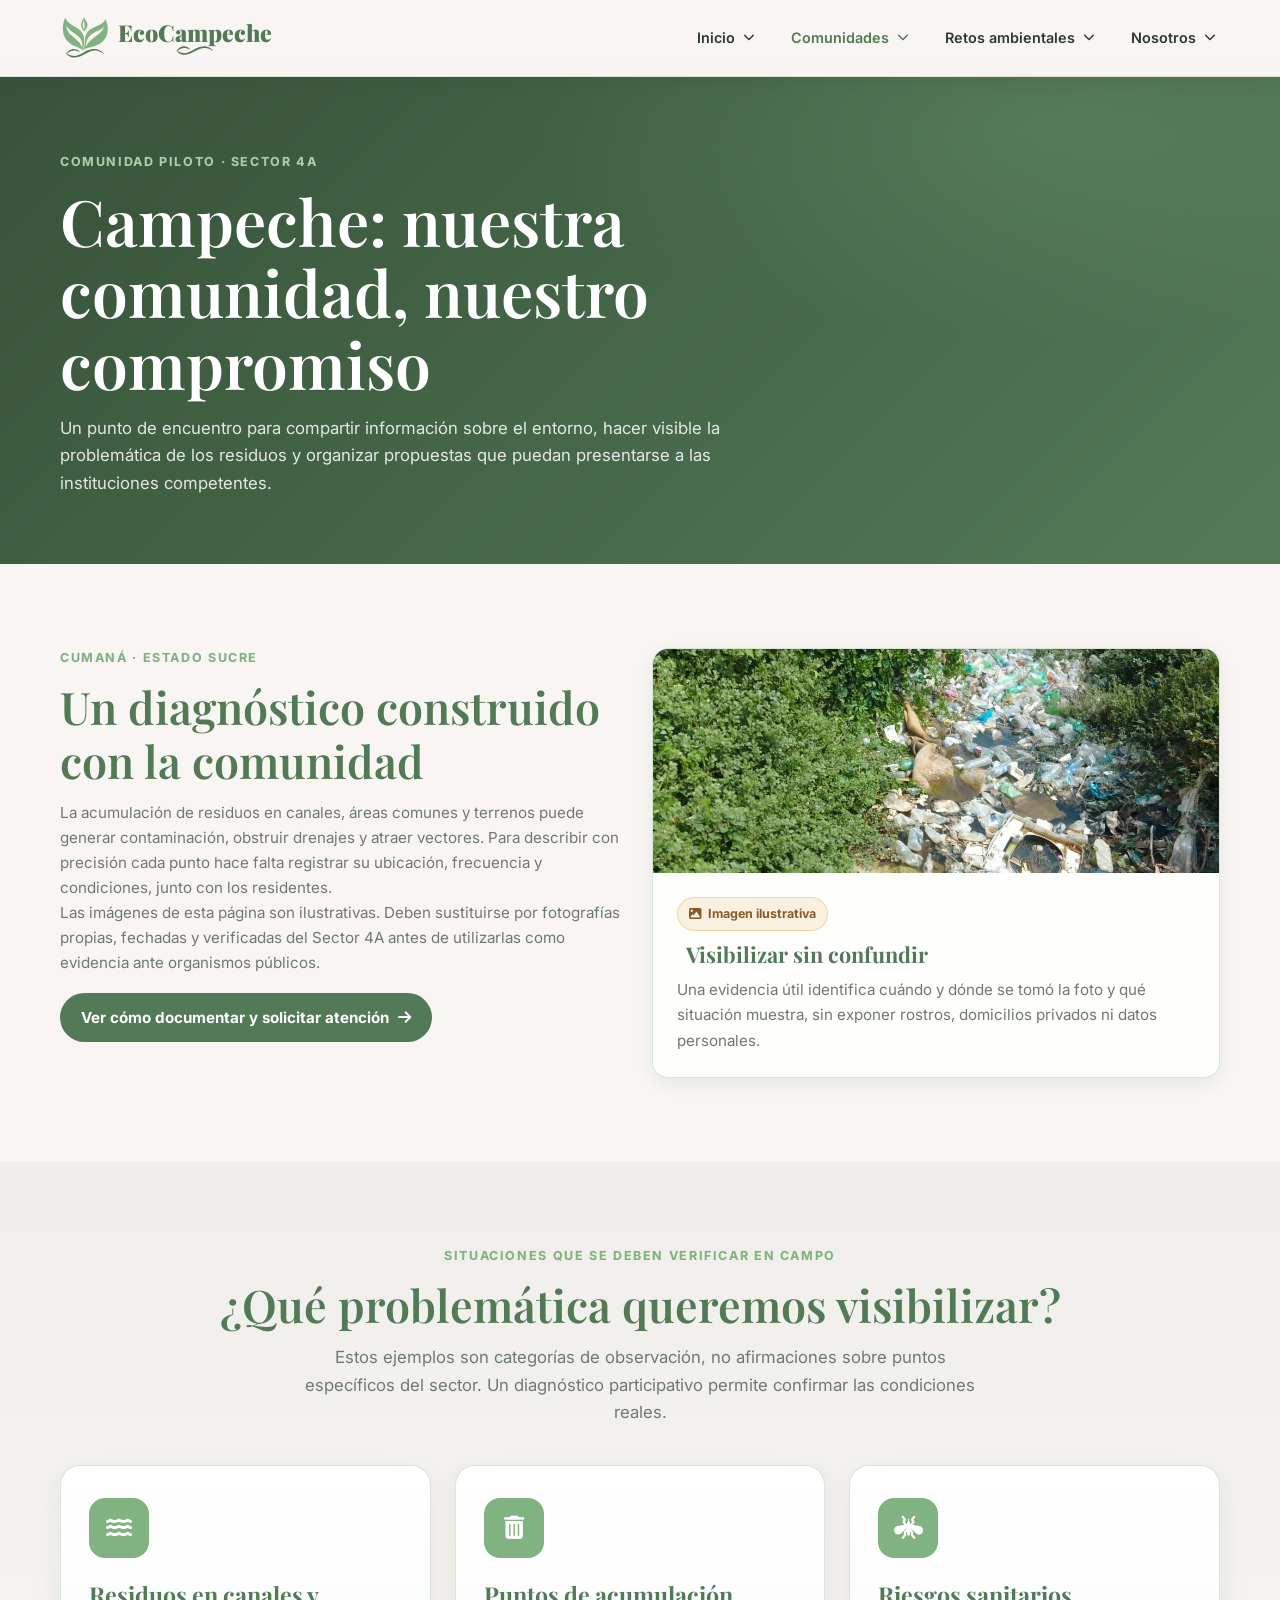
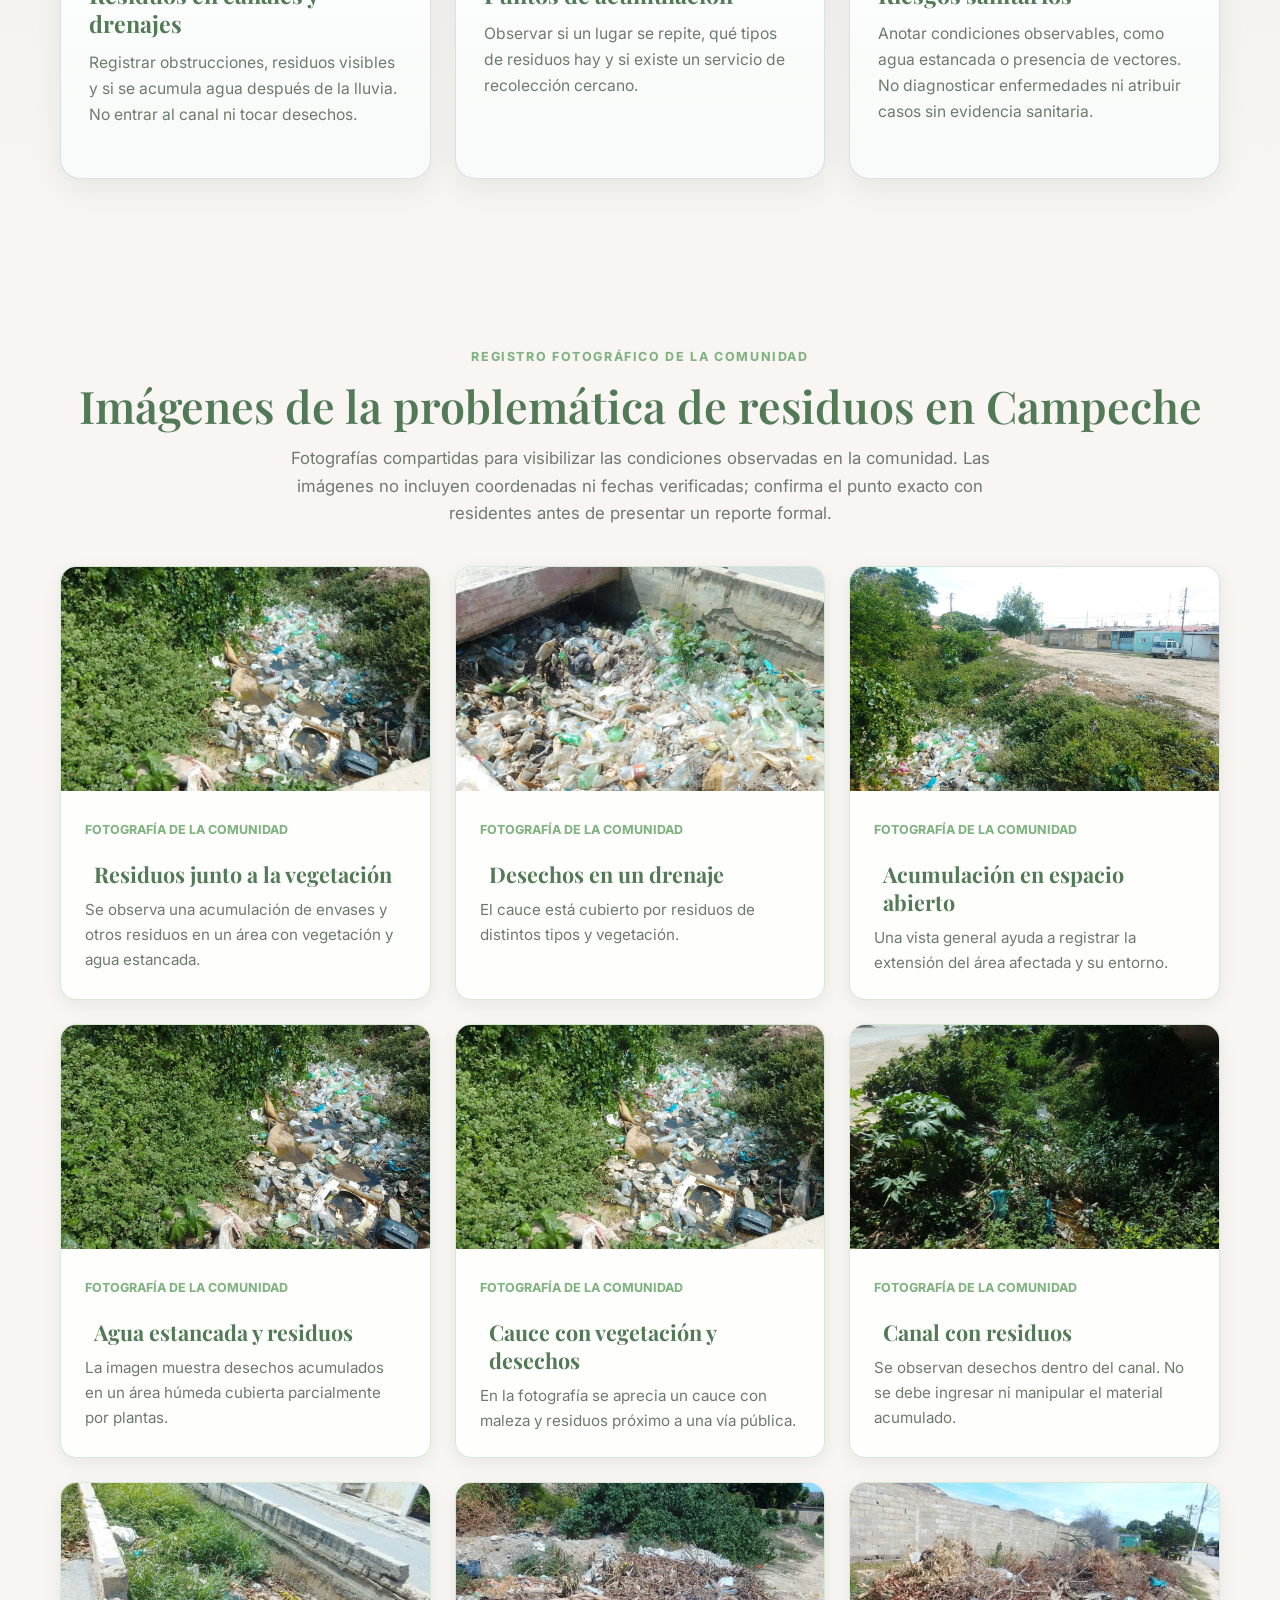
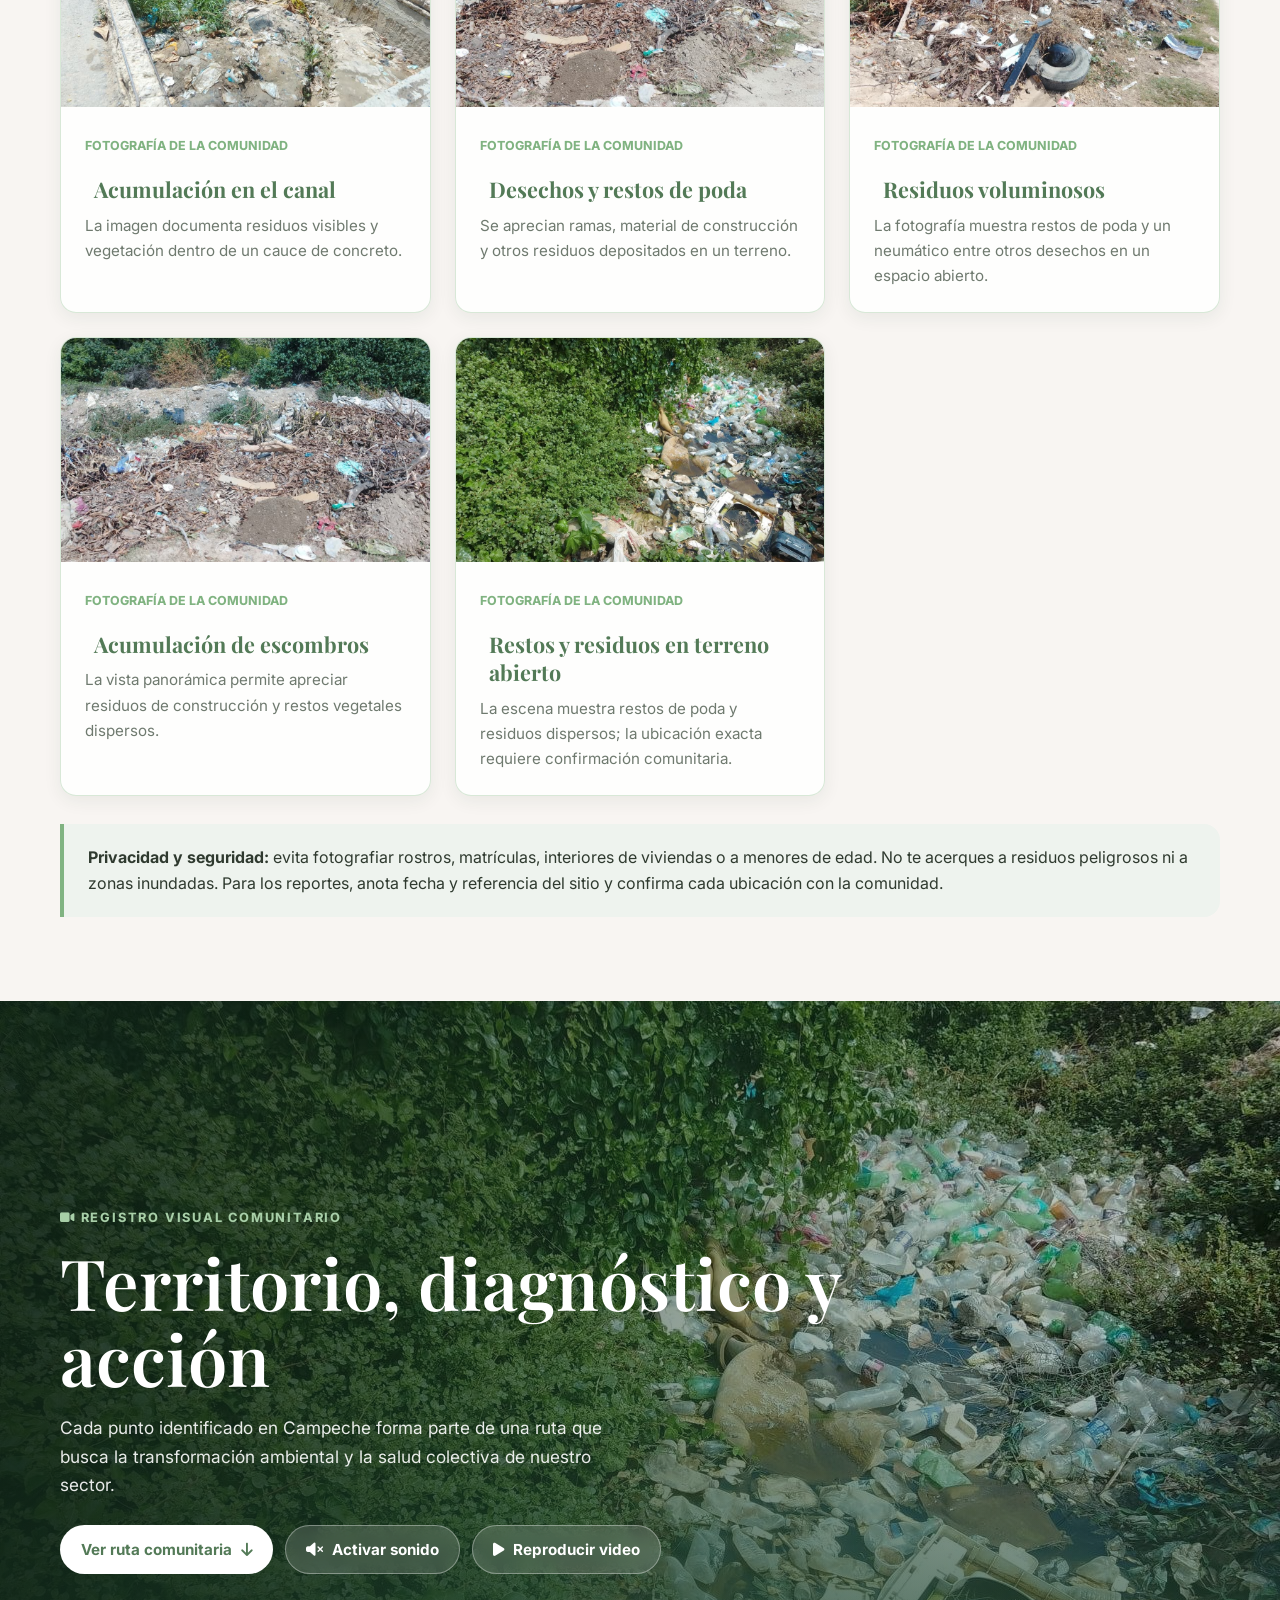
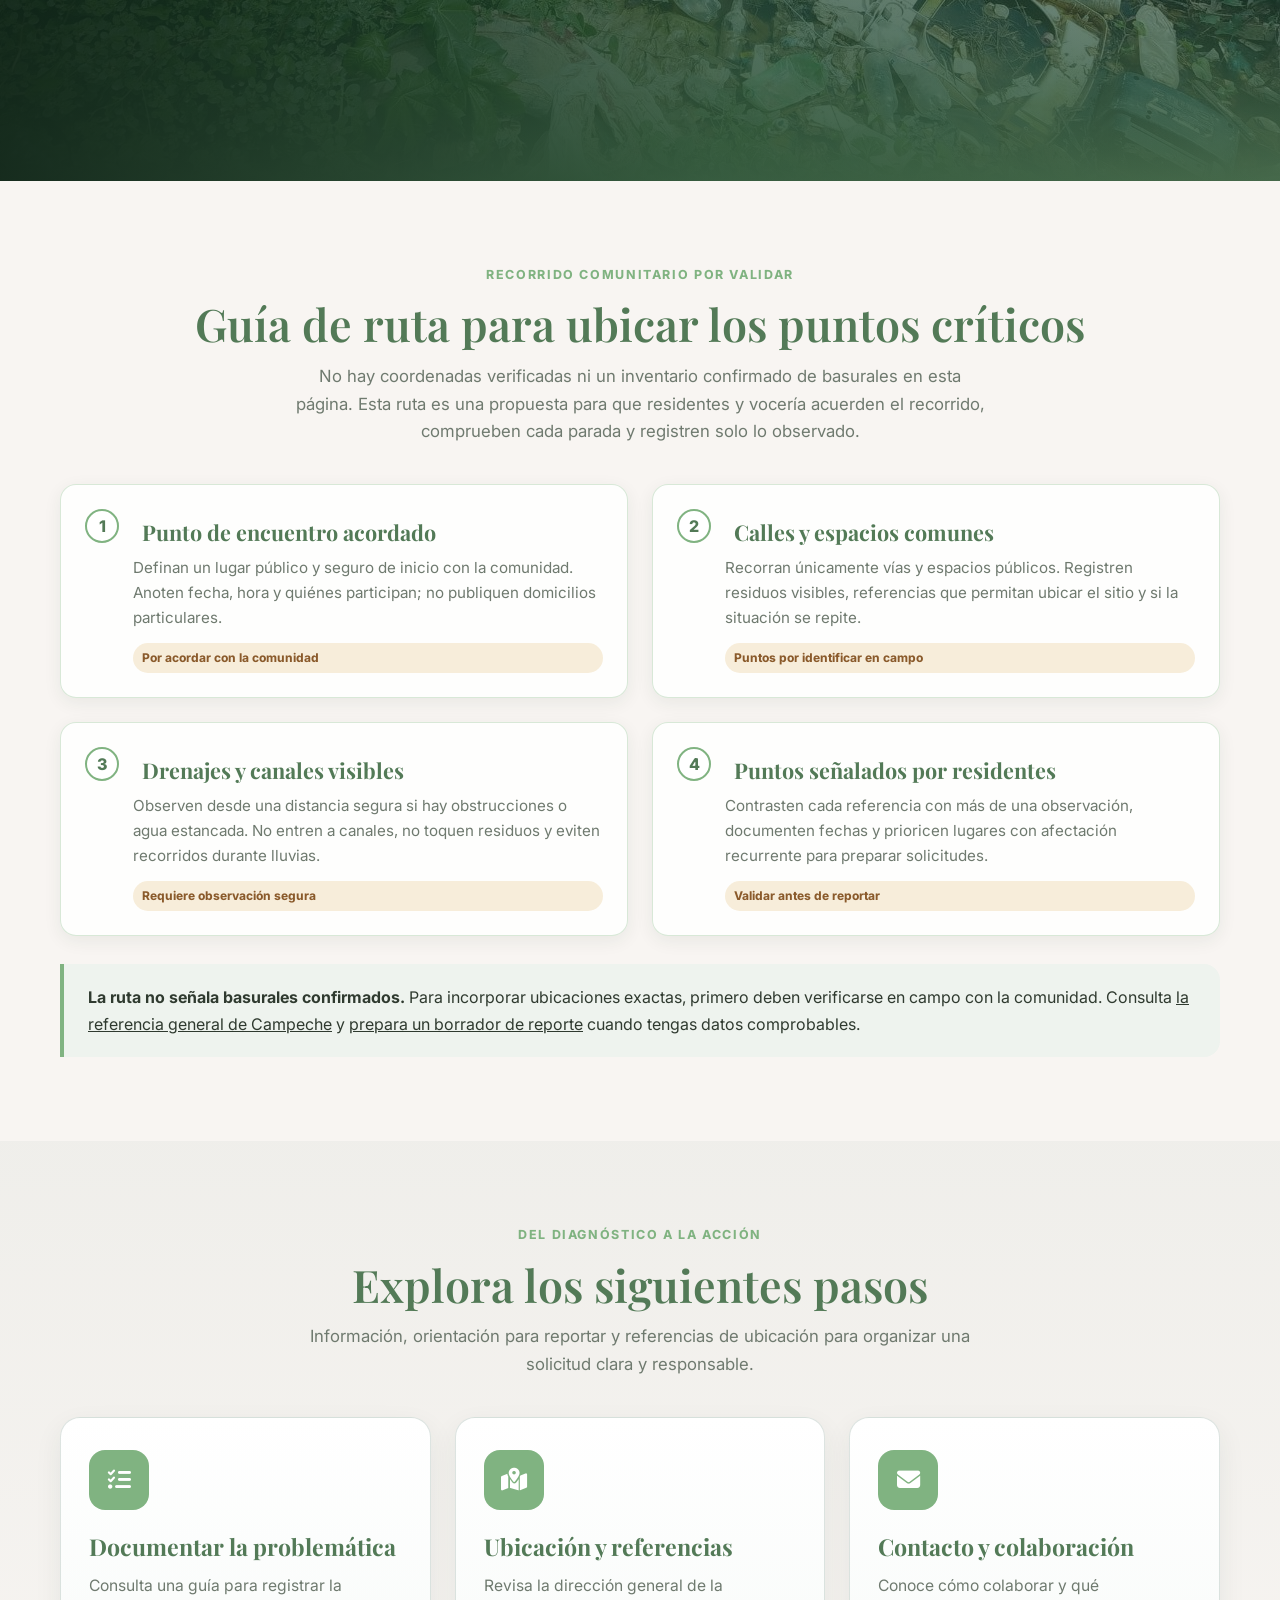
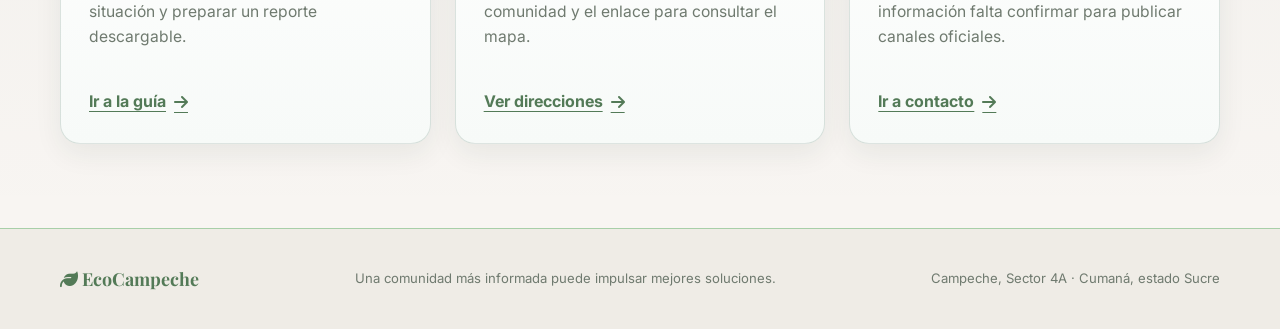
==== commit a67fc916: "Update navigation terminology and add site flow documentation" ====
--- a/campeche.html
+++ b/campeche.html
@@ -65,7 +65,7 @@
                     <li class="navegacion__grupo">
                         <details class="navegacion__desplegable">
                             <summary>
-                                <span>Problemática</span>
+                                <span>Retos ambientales</span>
                                 <i class="fa-solid fa-chevron-down" aria-hidden="true"></i>
                             </summary>
                             <ul class="navegacion__submenu">
@@ -136,7 +136,7 @@
         </section>
 
 
-        <!-- Problemática -->
+        <!-- Retos ambientales -->
         <section class="seccion seccion--suave" aria-labelledby="titulo-problematica">
             <div class="contenedor">
                 <p class="antetitulo">Situaciones que se deben verificar en campo</p>
--- a/styles.css
+++ b/styles.css
@@ -1,15 +1,20 @@
 /* Estilos base y componentes compartidos. */
 /* Variables, reinicio y accesibilidad */
 :root {
-    --fondo-principal: #F4F7F6;
+    --fondo-principal: #F8F5F2;
     --fondo-superficie: #FFFFFF;
-    --fondo-suave: #EAF1EC;
-    --color-principal: #2E5A44;
-    --color-acento: #3EA066;
-    --color-destacado: #61D08C;
-    --color-texto: #26342B;
-    --color-texto-secundario: #68766D;
-    --color-borde: rgba(46, 90, 68, 0.13);
+    --fondo-suave: #EEF3EE;
+    --color-principal: #537A57;
+    --color-acento: #80B381;
+    --color-destacado: #D9A13B;
+    --color-texto: #2F3A2F;
+    --color-texto-secundario: #6F7A6F;
+    --color-borde: #A8CFA8;
+    --color-tierra: #8A5A2B;
+    --color-tierra-clara: #C08A4E;
+    --color-exito: #3F7D4E;
+    --color-advertencia: #D9A13B;
+    --color-error: #B4452F;
     --verde-whatsapp: #25D366;
     --fuente-titulos: "Playfair Display", Georgia, serif;
     --fuente-texto: "Inter", system-ui, sans-serif;
@@ -188,7 +193,7 @@
 .tarjeta-cristal,
 .tarjeta {
     overflow: hidden;
-    border: 1px solid rgba(255, 255, 255, 0.72);
+    border: 1px solid rgba(168, 207, 168, 0.45);
     border-radius: var(--radio-borde);
     background: rgba(255, 255, 255, 0.83);
     box-shadow: var(--sombra-suave);
@@ -241,7 +246,7 @@
     margin-bottom: 17px;
     place-items: center;
     border-radius: 14px;
-    background-color: var(--color-acento);
+    background: rgba(128, 179, 129, 0.16);
     color: var(--color-principal);
     font-size: 1.2rem;
 }
@@ -275,6 +280,8 @@
     opacity: 0.88;
 }
 
+
+
 .boton:disabled:hover {
     transform: none;
 }
@@ -284,12 +291,12 @@
 }
 
 .boton--principal {
-    background: var(--color-acento);
+    background: var(--color-principal);
     color: #fff;
 }
 
 .boton--principal:hover {
-    background: var(--color-principal);
+    background: var(--color-tierra);
 }
 
 .boton--secundario {
@@ -299,7 +306,8 @@
 }
 
 .boton--secundario:hover {
-    background: var(--color-principal);
+    background: var(--color-tierra-clara);
+    border-color: var(--color-tierra-clara);
     color: #fff;
 }
 
@@ -320,7 +328,7 @@
 }
 
 .enlace-texto:hover {
-    color: var(--color-acento);
+    color: var(--color-tierra-clara);
 }
 
 .etiqueta {
@@ -329,9 +337,10 @@
     align-items: center;
     gap: 7px;
     padding: 6px 11px;
+    border: 1px solid rgba(217, 161, 59, 0.35);
     border-radius: 999px;
-    background: var(--fondo-suave);
-    color: var(--color-principal);
+    background: rgba(217, 161, 59, 0.15);
+    color: var(--color-tierra);
     font-size: 0.78rem;
     font-weight: 700;
 }
@@ -356,7 +365,7 @@
     inset: 0 0 auto;
     min-height: var(--alto-cabecera);
     border-bottom: 1px solid rgba(46, 90, 68, 0.09);
-    background: rgba(255, 255, 255, 0.86);
+    background: rgba(248, 245, 242, 0.92);
     box-shadow: 0 3px 16px rgba(28, 54, 38, 0.05);
     -webkit-backdrop-filter: blur(14px);
     backdrop-filter: blur(14px);
@@ -445,7 +454,10 @@
     transition: transform 180ms ease;
 }
 
-.navegacion__enlace:hover,
+.navegacion__enlace:hover {
+    color: var(--color-tierra-clara);
+}
+
 .navegacion__enlace.activo {
     color: var(--color-principal);
 }
@@ -644,7 +656,7 @@
 
 .portada__antetitulo {
     margin: 0 0 16px;
-    color: #C0F2D2;
+    color: var(--color-borde);
     font-size: 0.8rem;
     font-weight: 750;
     letter-spacing: 0.14em;
@@ -661,7 +673,7 @@
 }
 
 .portada__titulo span {
-    color: #9AE6B2;
+    color: var(--color-acento);
 }
 
 .portada__subtitulo {
@@ -687,15 +699,15 @@
 }
 
 .portada__nota i {
-    color: #9AE6B2;
+    color: var(--color-acento);
 }
 
 .encabezado-pagina {
     margin-top: var(--alto-cabecera);
     padding: 76px 0 66px;
     background:
-        radial-gradient(ellipse at 82% 10%, rgba(97, 208, 140, 0.2), transparent 32rem),
-        linear-gradient(135deg, #1F4732, #2E5A44);
+        radial-gradient(ellipse at 82% 10%, rgba(128, 179, 129, 0.22), transparent 32rem),
+        linear-gradient(135deg, #375239, var(--color-principal));
     color: #fff;
 }
 
@@ -716,7 +728,7 @@
 }
 
 .encabezado-pagina .antetitulo {
-    color: #B9EBC9;
+    color: var(--color-borde);
     text-align: left;
 }
 
@@ -1070,7 +1082,7 @@
     width: 122px;
     height: 122px;
     margin: 28px auto 0;
-    border: 3px solid var(--color-destacado);
+    border: 3px solid var(--color-acento);
     border-radius: 50%;
     object-fit: cover;
 }
@@ -1141,8 +1153,8 @@
     margin-top: 13px;
     padding: 5px 9px;
     border-radius: 999px;
-    background: rgba(235, 182, 65, 0.16);
-    color: #755316;
+    background: rgba(217, 161, 59, 0.18);
+    color: var(--color-tierra);
     font-size: 0.75rem;
     font-weight: 750;
 }
@@ -1359,7 +1371,7 @@
 /* Pie de página y utilidades */
 .pie {
     border-top: 1px solid var(--color-borde);
-    background: #EAF1EC;
+    background: #EFECE6;
 }
 
 .pie__contenido {
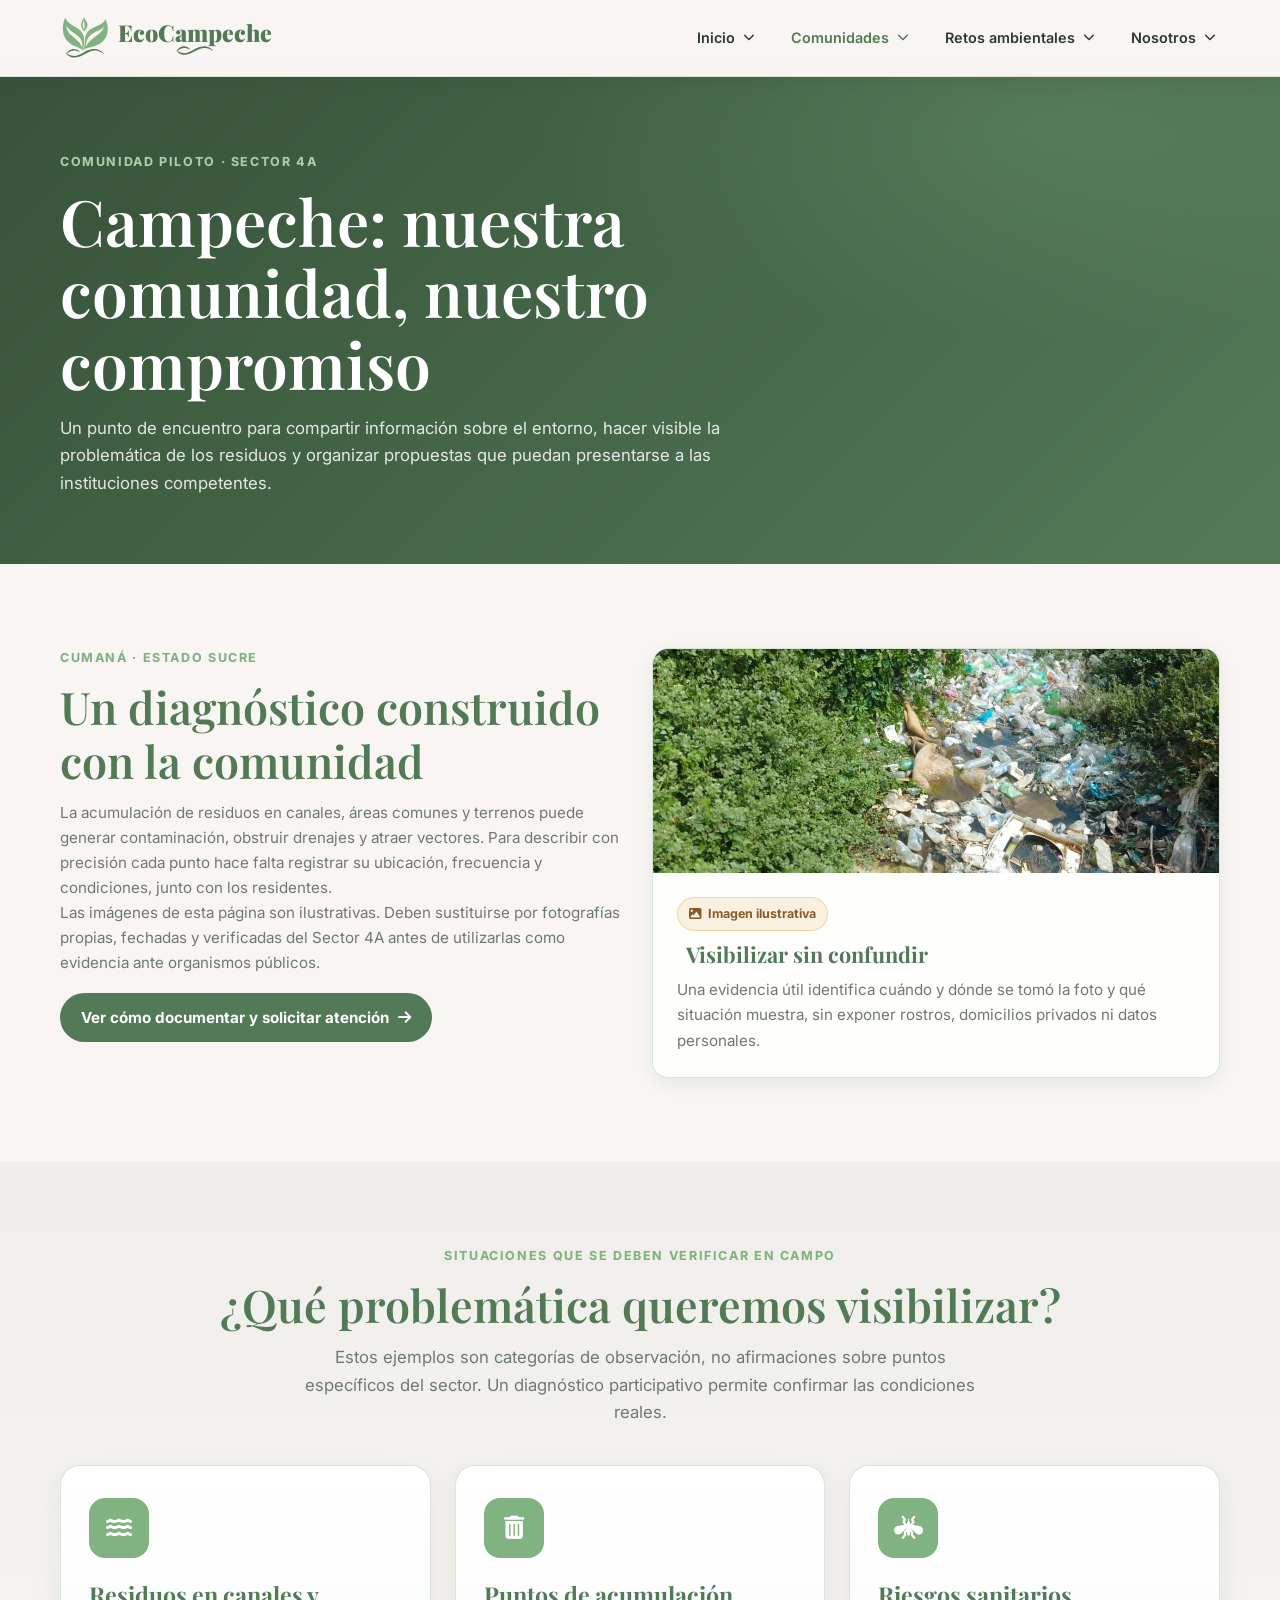
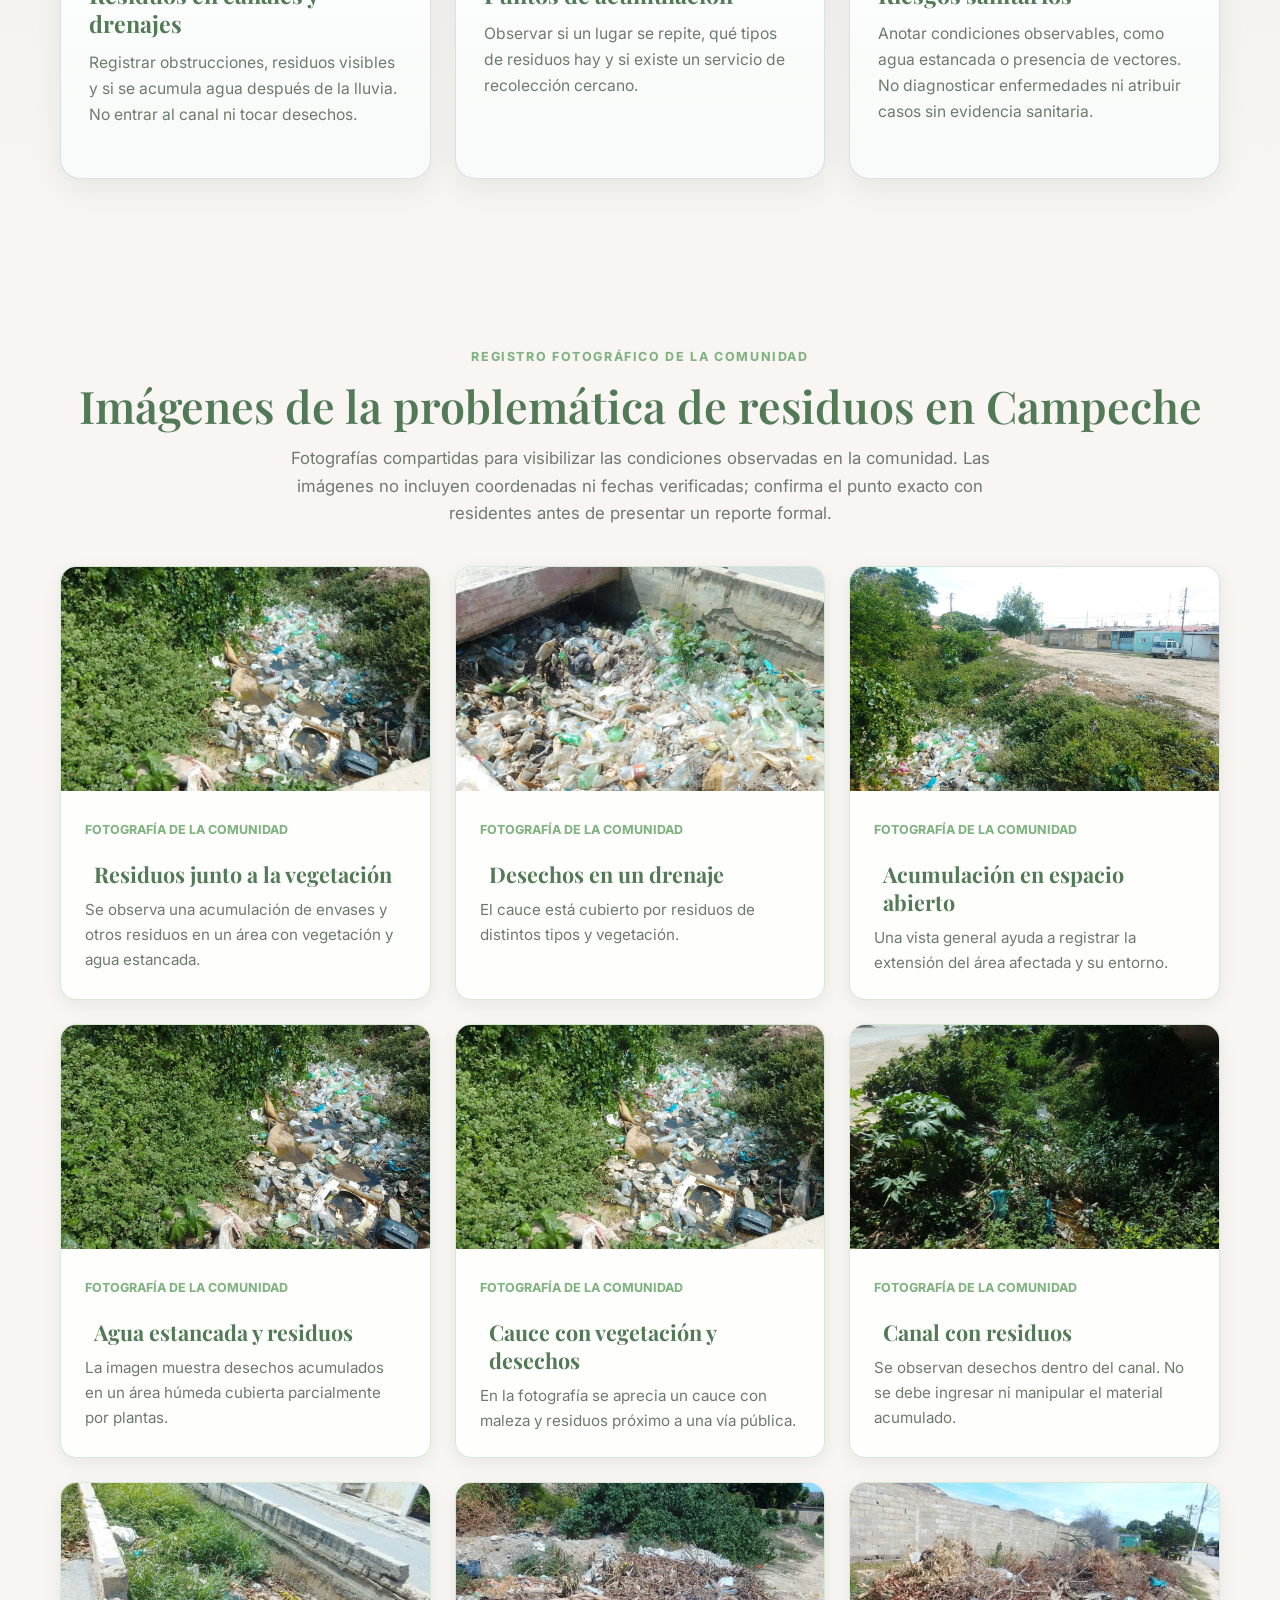
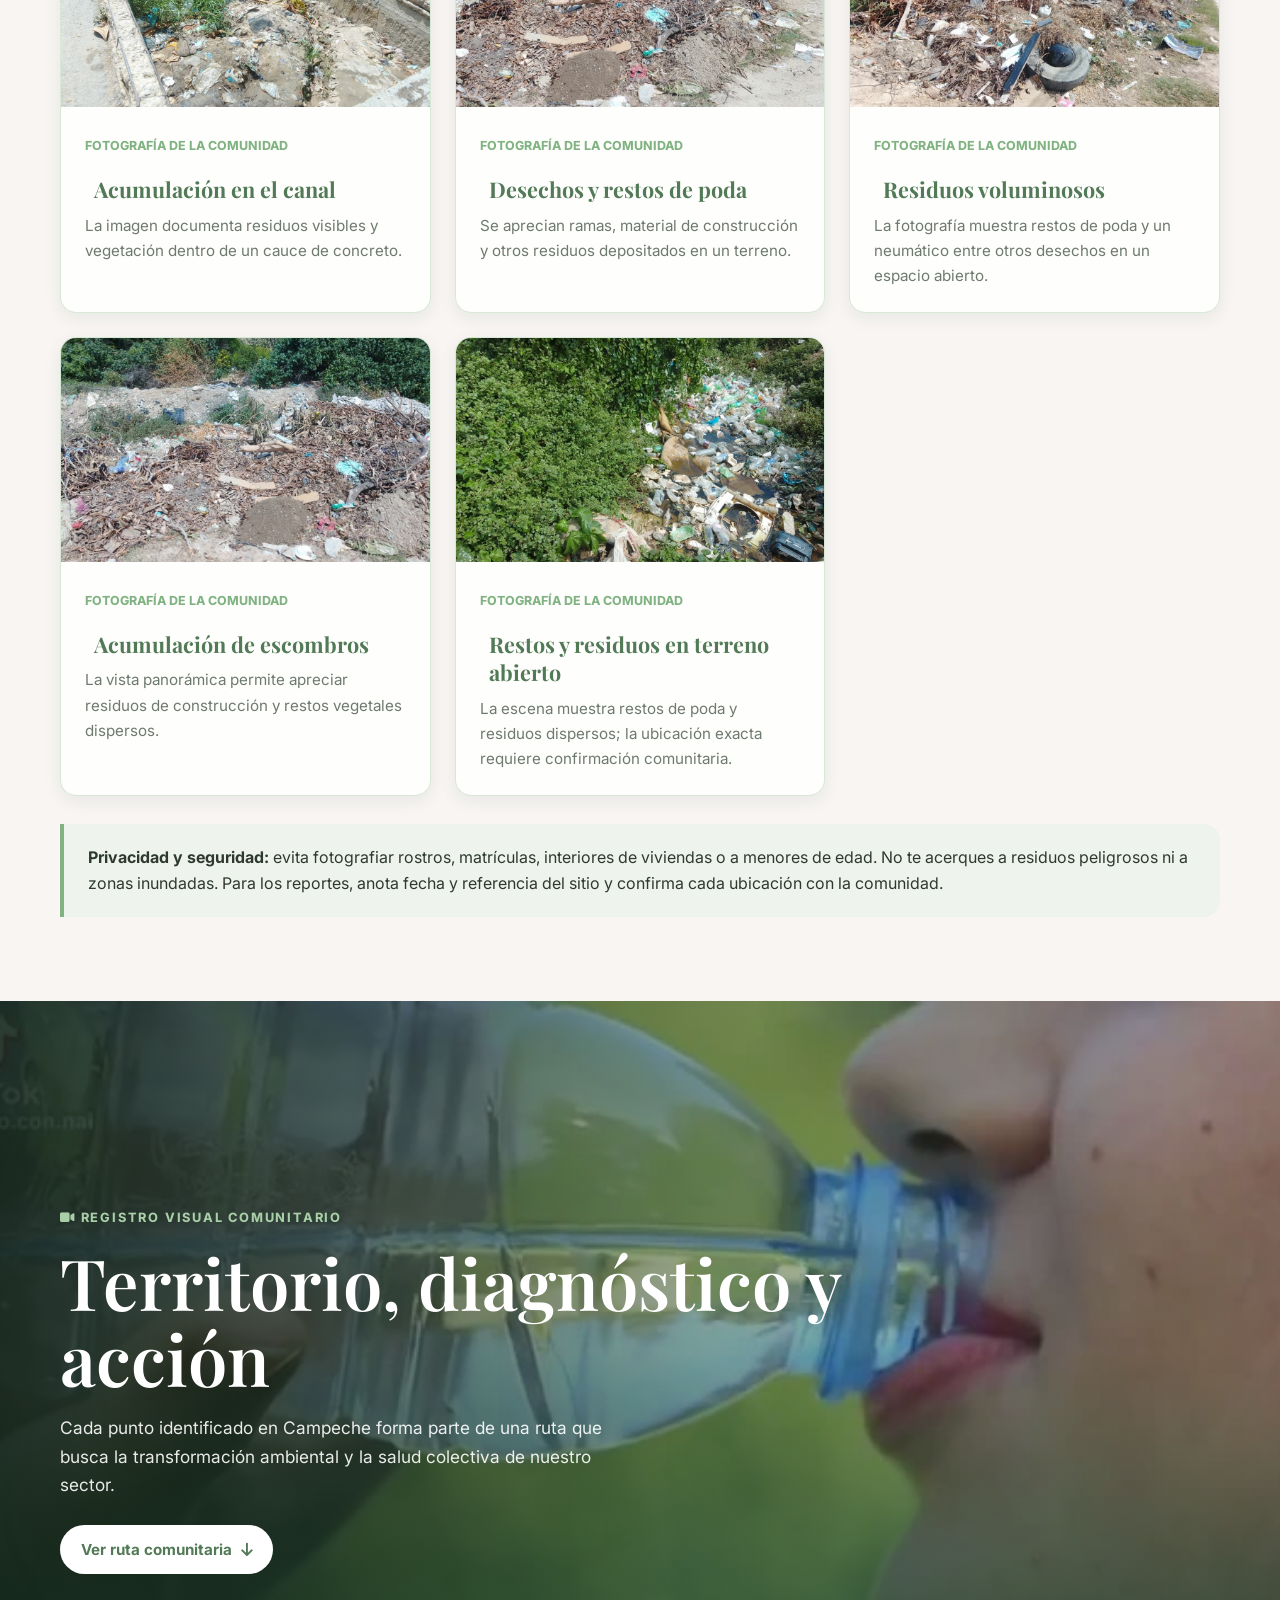
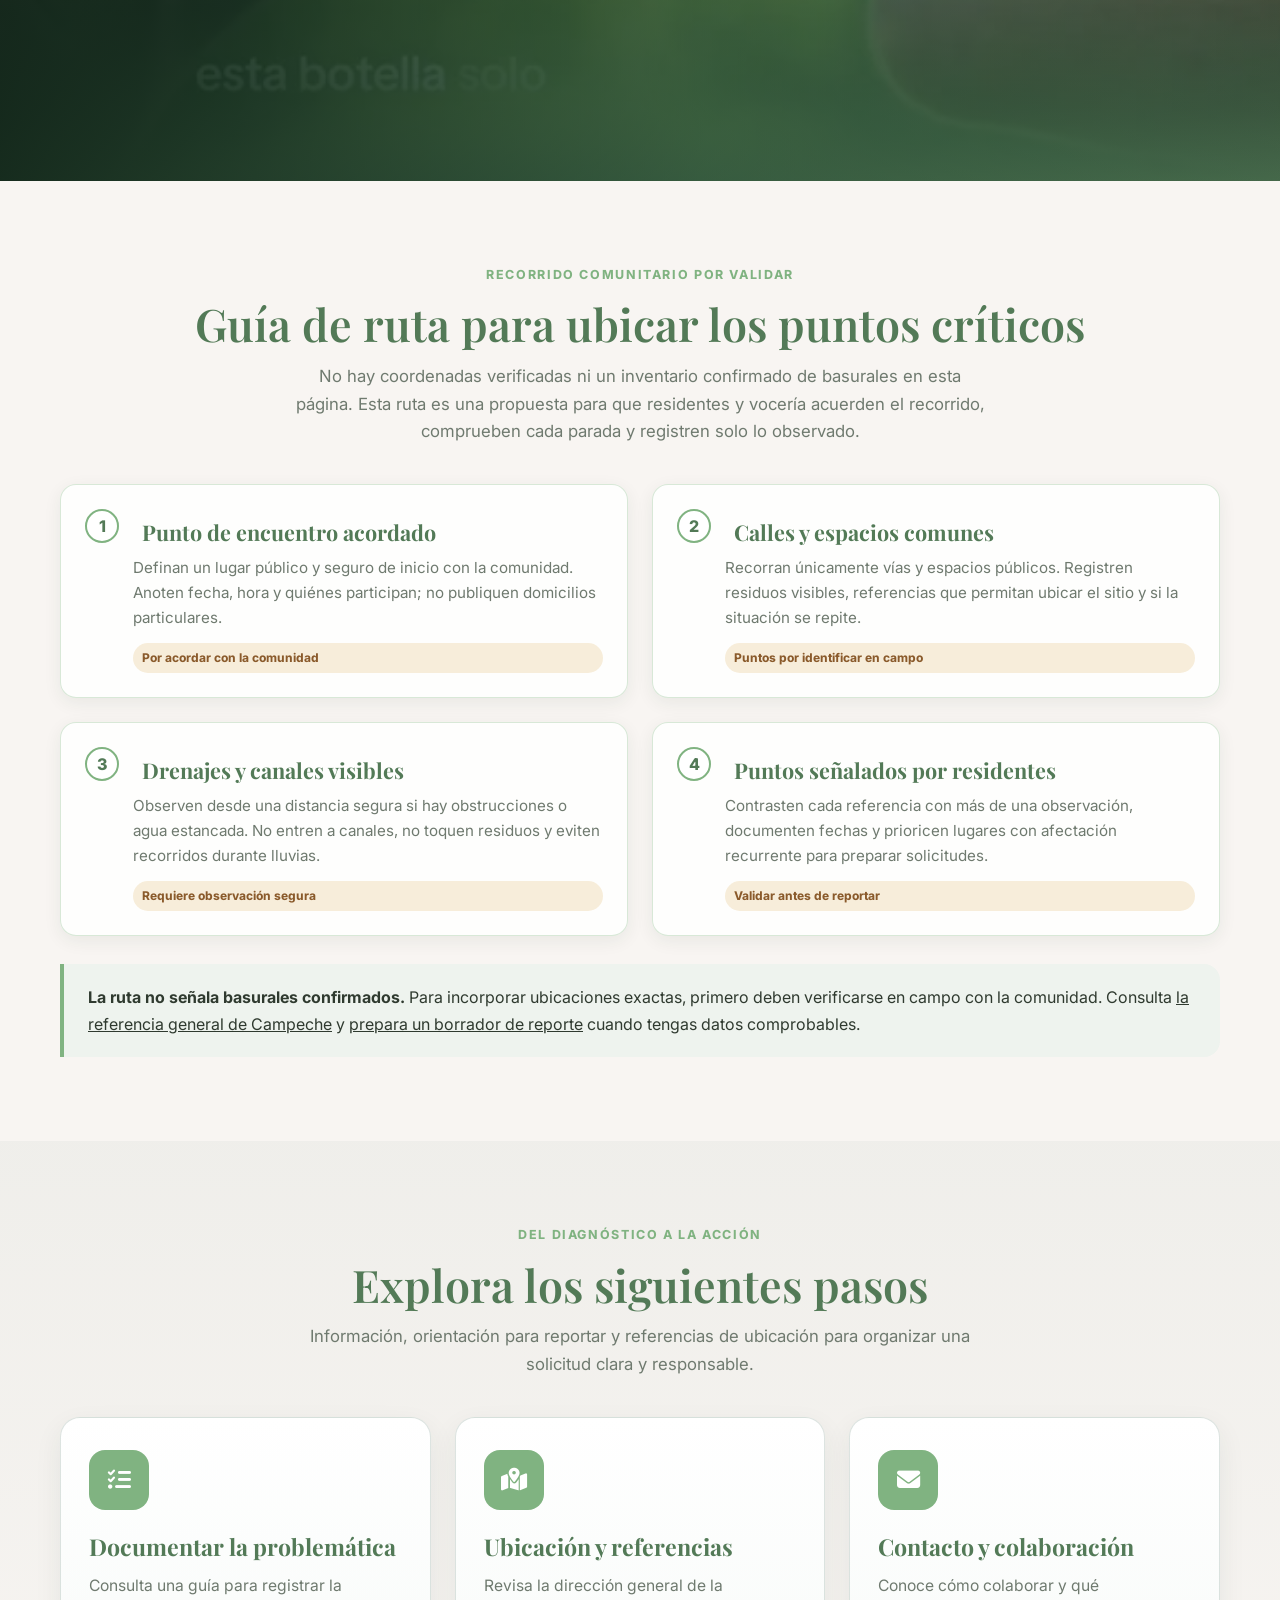
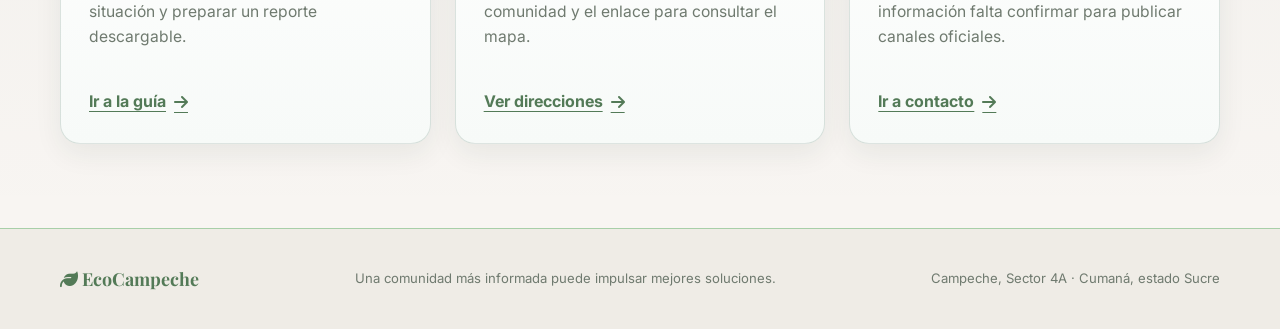
==== commit 3d24b56f: "Replace autoplay videos with animated WebP images and add fallback GIFs for reduced motion preferenc" ====
--- a/campeche.html
+++ b/campeche.html
@@ -282,12 +282,12 @@
             </figure>
         </dialog>
 
-        <!-- Video a pantalla sumergida: campeche -->
+        <!-- Fondo animado: campeche -->
         <section class="video-destacado" id="video-campeche" aria-labelledby="titulo-video-campeche">
-            <video class="video-destacado__medio" autoplay muted loop playsinline preload="metadata" poster="assets/photo_4_2026-11-03_22-52-02.jpg" aria-label="Video del entorno en Campeche, Sector 4A">
-                <source src="videos/IMG_4390.MP4" type="video/mp4">
-                Tu navegador no puede reproducir este video.
-            </video>
+            <picture>
+                <source srcset="assets/photo_4_2026-11-03_22-52-02.jpg" media="(prefers-reduced-motion: reduce)">
+                <img class="video-destacado__medio" src="videos/comunidad-animada.webp" data-fallback-src="videos/comunidad-animada.gif" alt="" aria-hidden="true" width="640" height="352" loading="lazy" decoding="async">
+            </picture>
             <div class="video-destacado__capa" aria-hidden="true"></div>
             <div class="contenedor video-destacado__contenido">
                 <p class="portada__antetitulo"><i class="fa-solid fa-video" aria-hidden="true"></i> Registro visual comunitario</p>
@@ -295,8 +295,6 @@
                 <p class="video-destacado__texto">Cada punto identificado en Campeche forma parte de una ruta que busca la transformación ambiental y la salud colectiva de nuestro sector.</p>
                 <div class="video-destacado__acciones">
                     <a class="boton boton--claro" href="#ruta">Ver ruta comunitaria <i class="fa-solid fa-arrow-down" aria-hidden="true"></i></a>
-                    <button class="boton boton--cristal boton-audio" type="button" aria-label="Activar o silenciar sonido"><i class="fa-solid fa-volume-xmark" aria-hidden="true"></i> Activar sonido</button>
-                    <button class="boton boton--cristal boton-reproducir" type="button" aria-label="Reproducir o pausar video"><i class="fa-solid fa-pause" aria-hidden="true"></i> Pausar video</button>
                 </div>
             </div>
         </section>
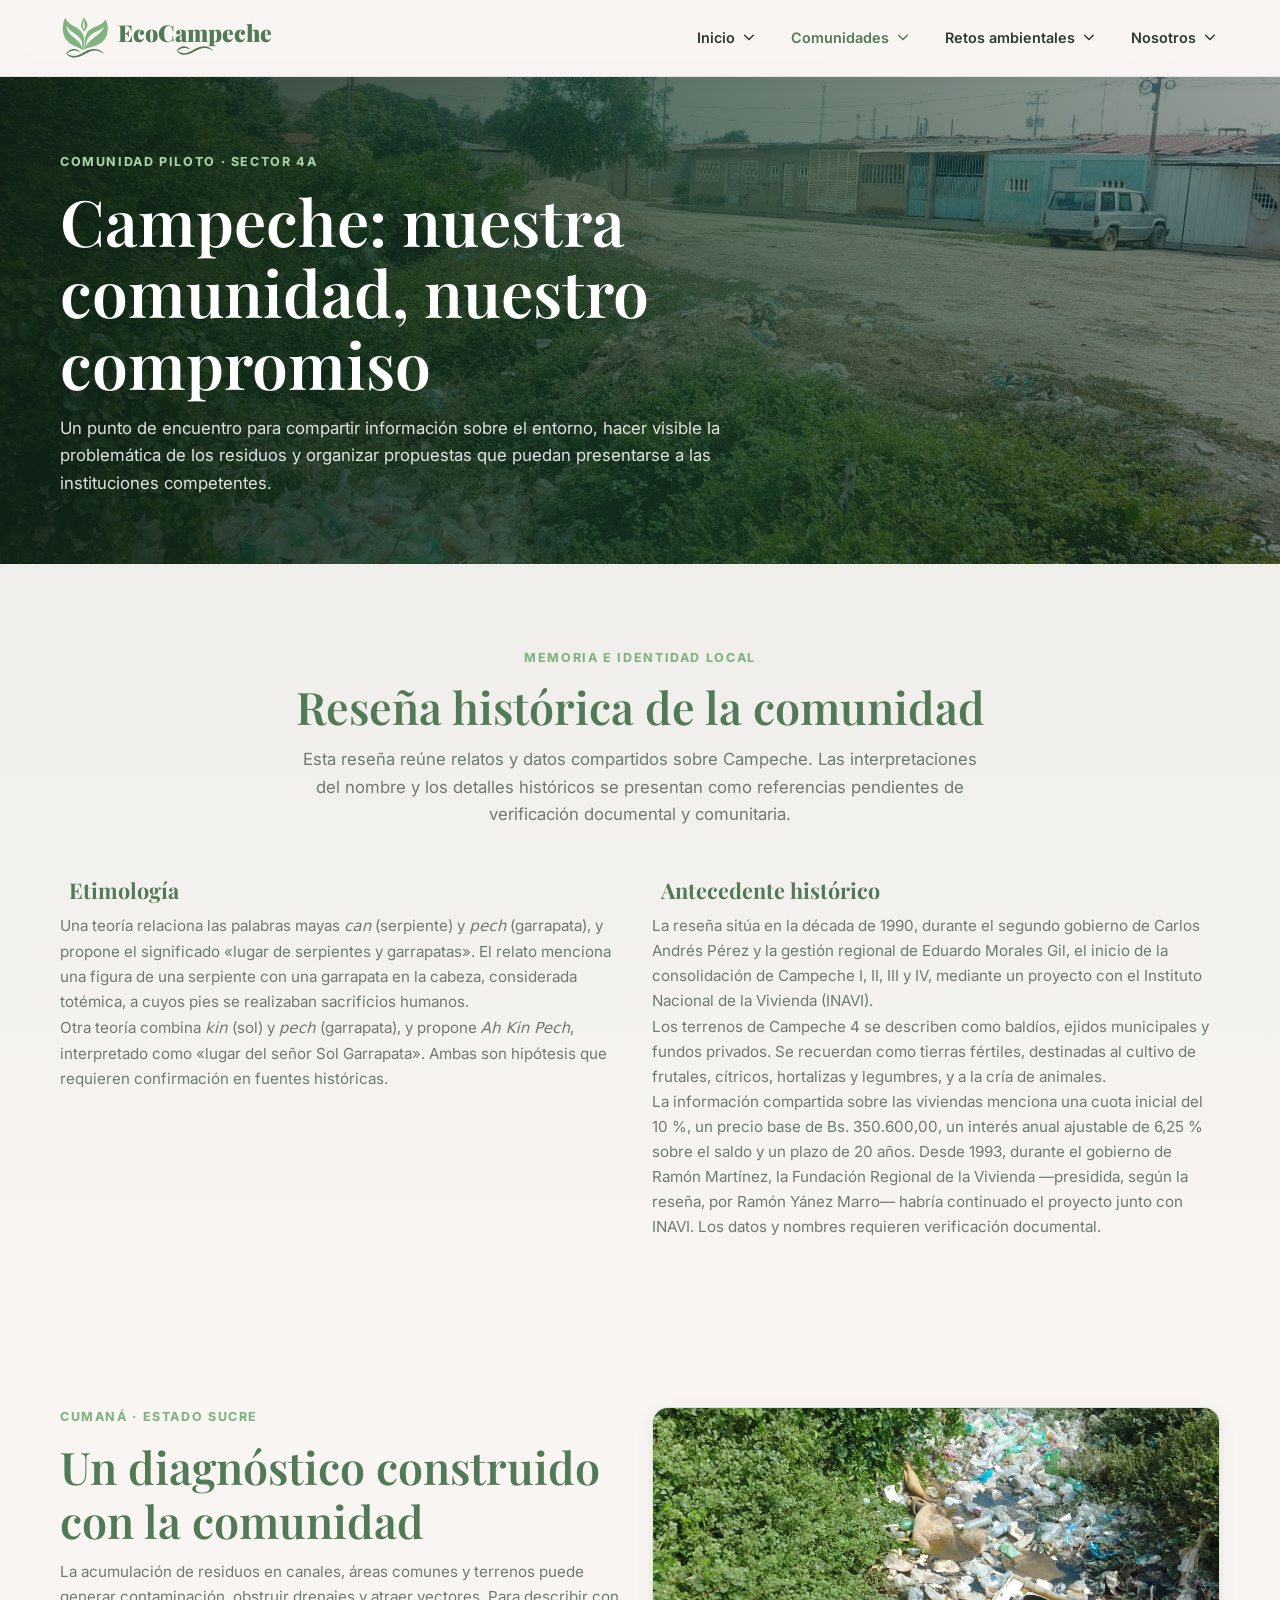
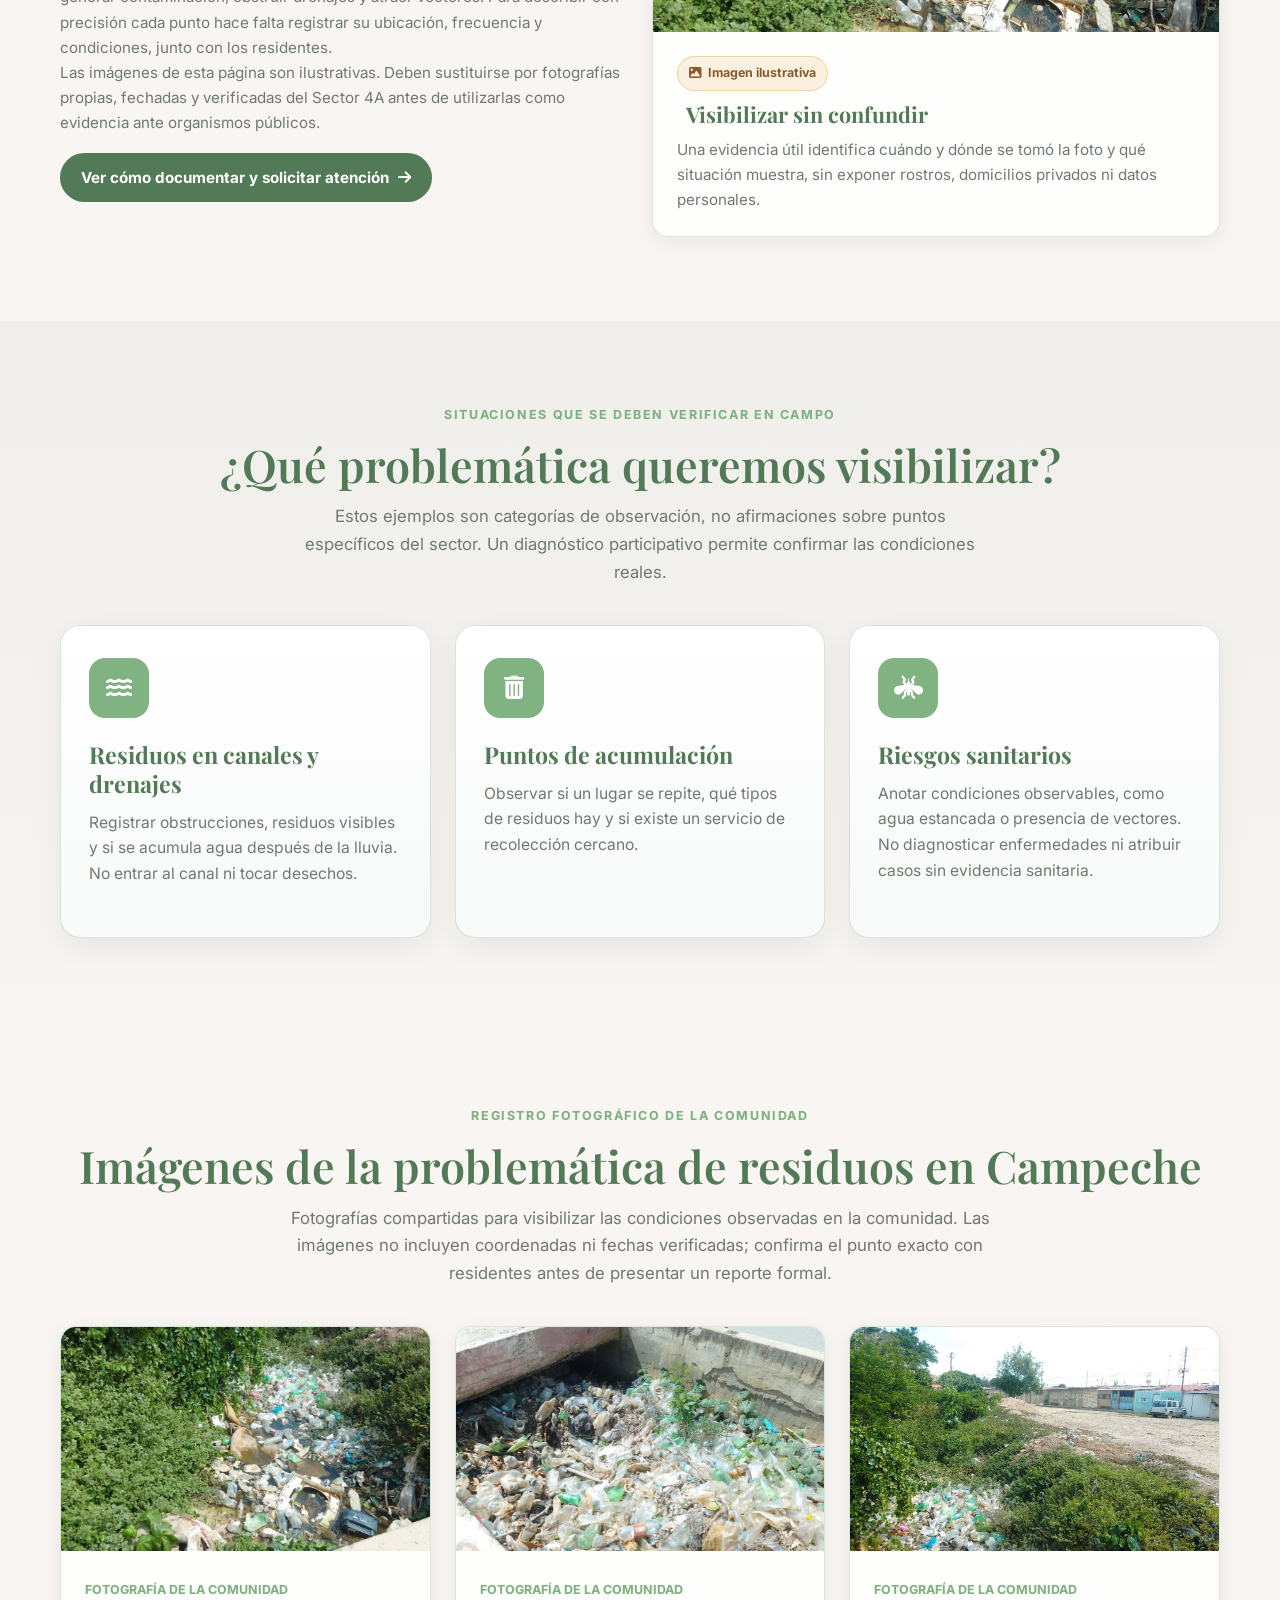
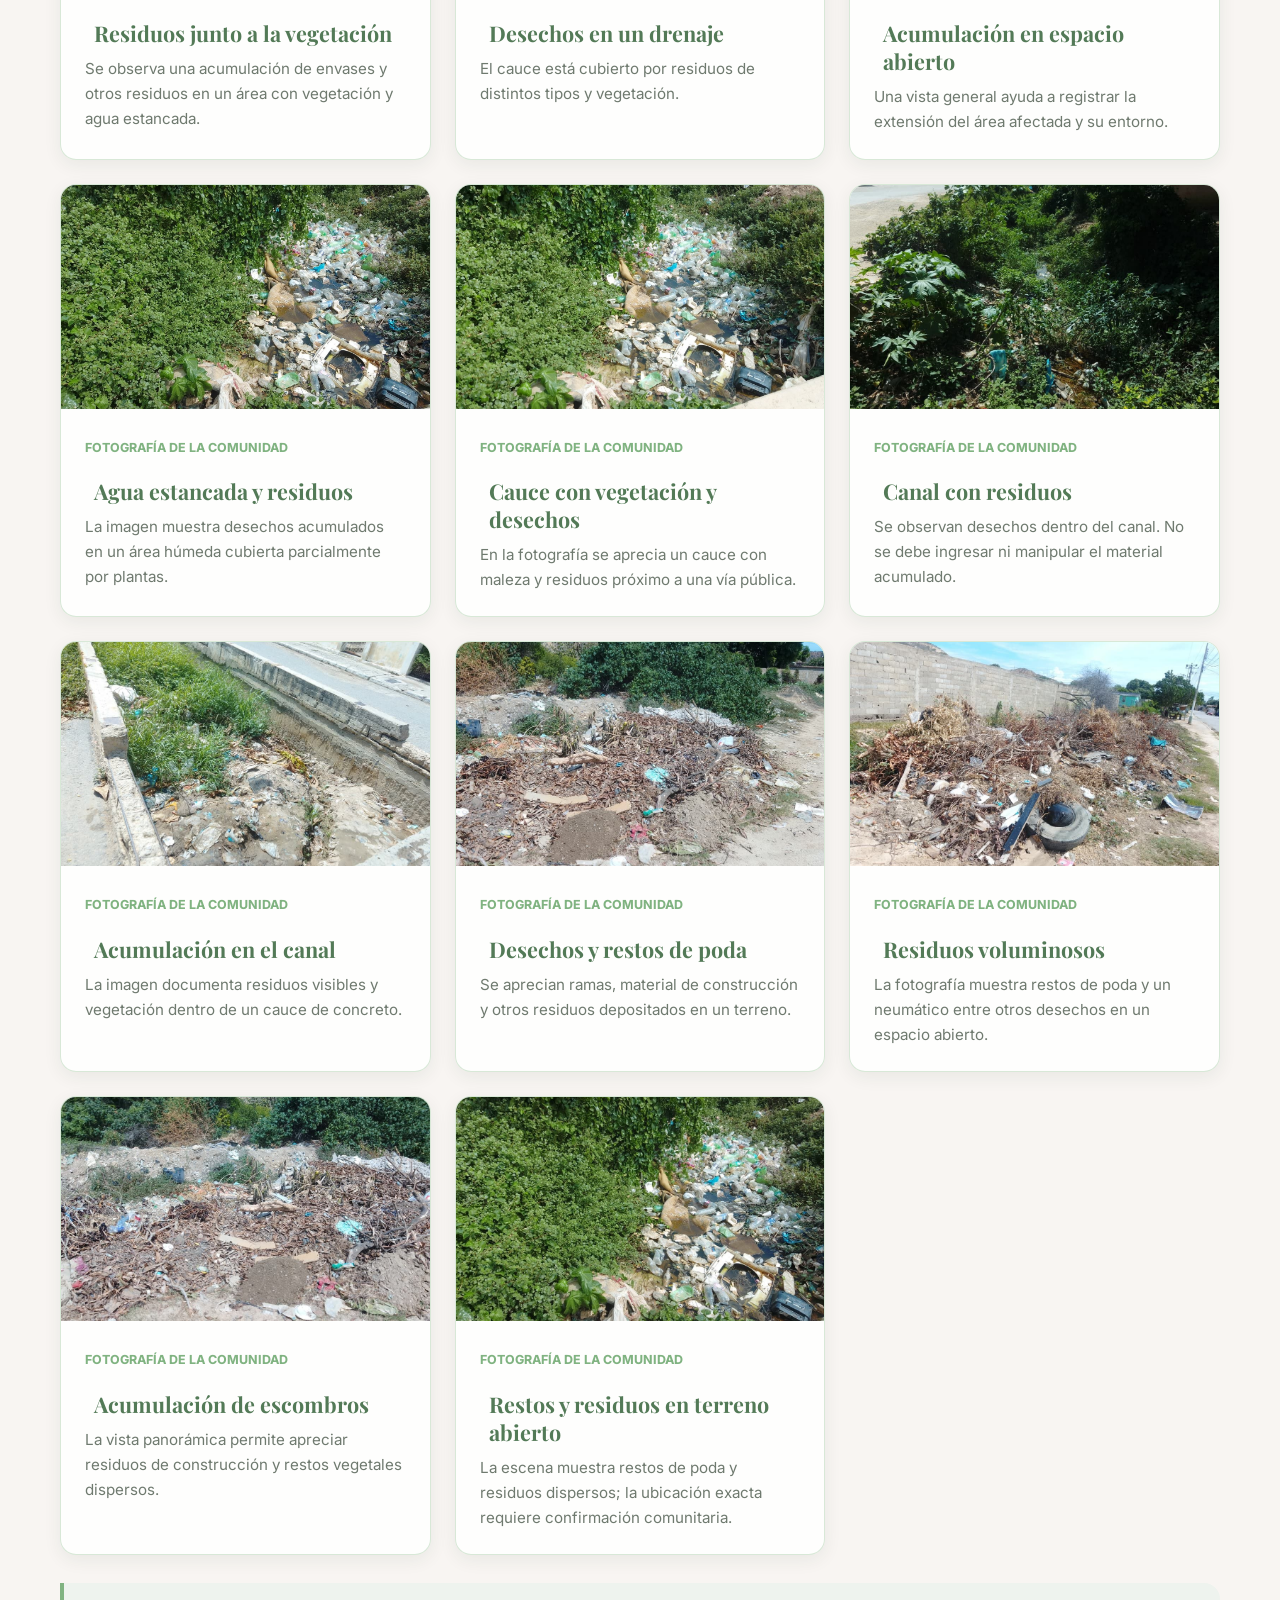
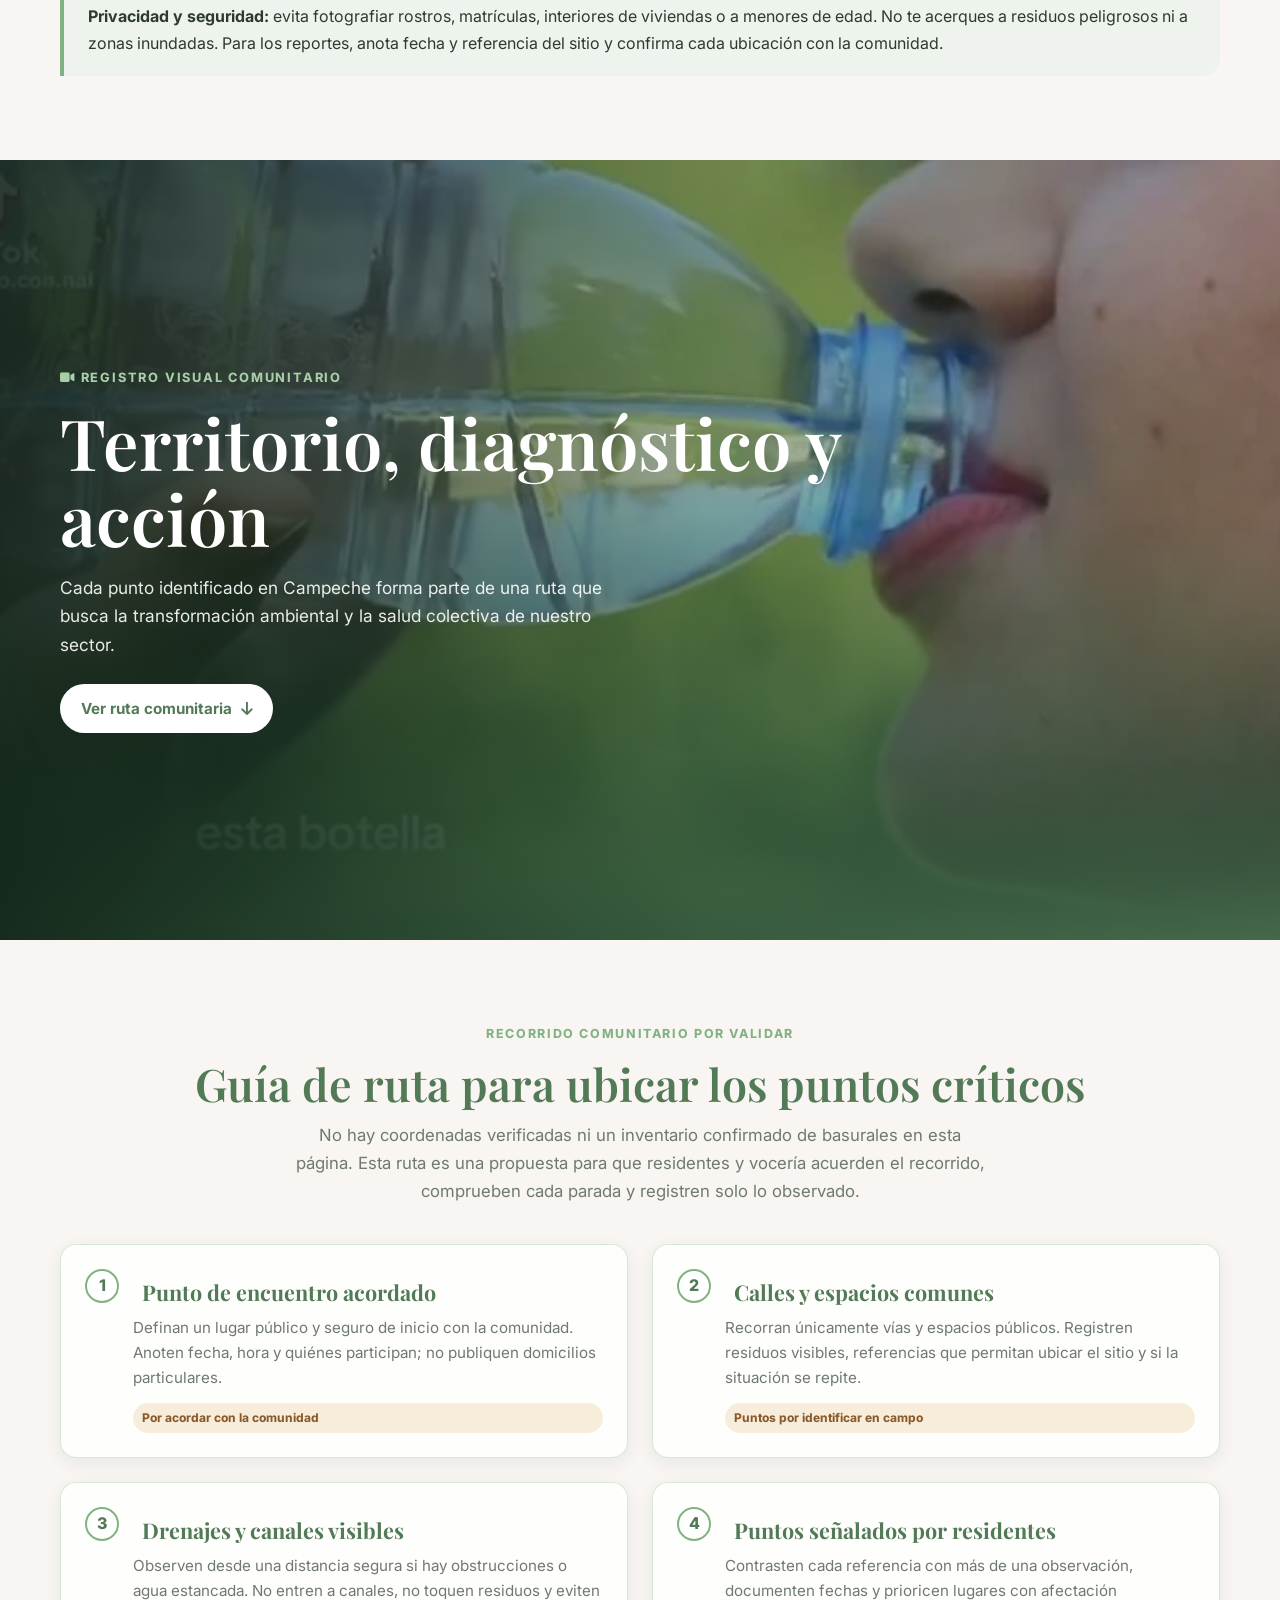
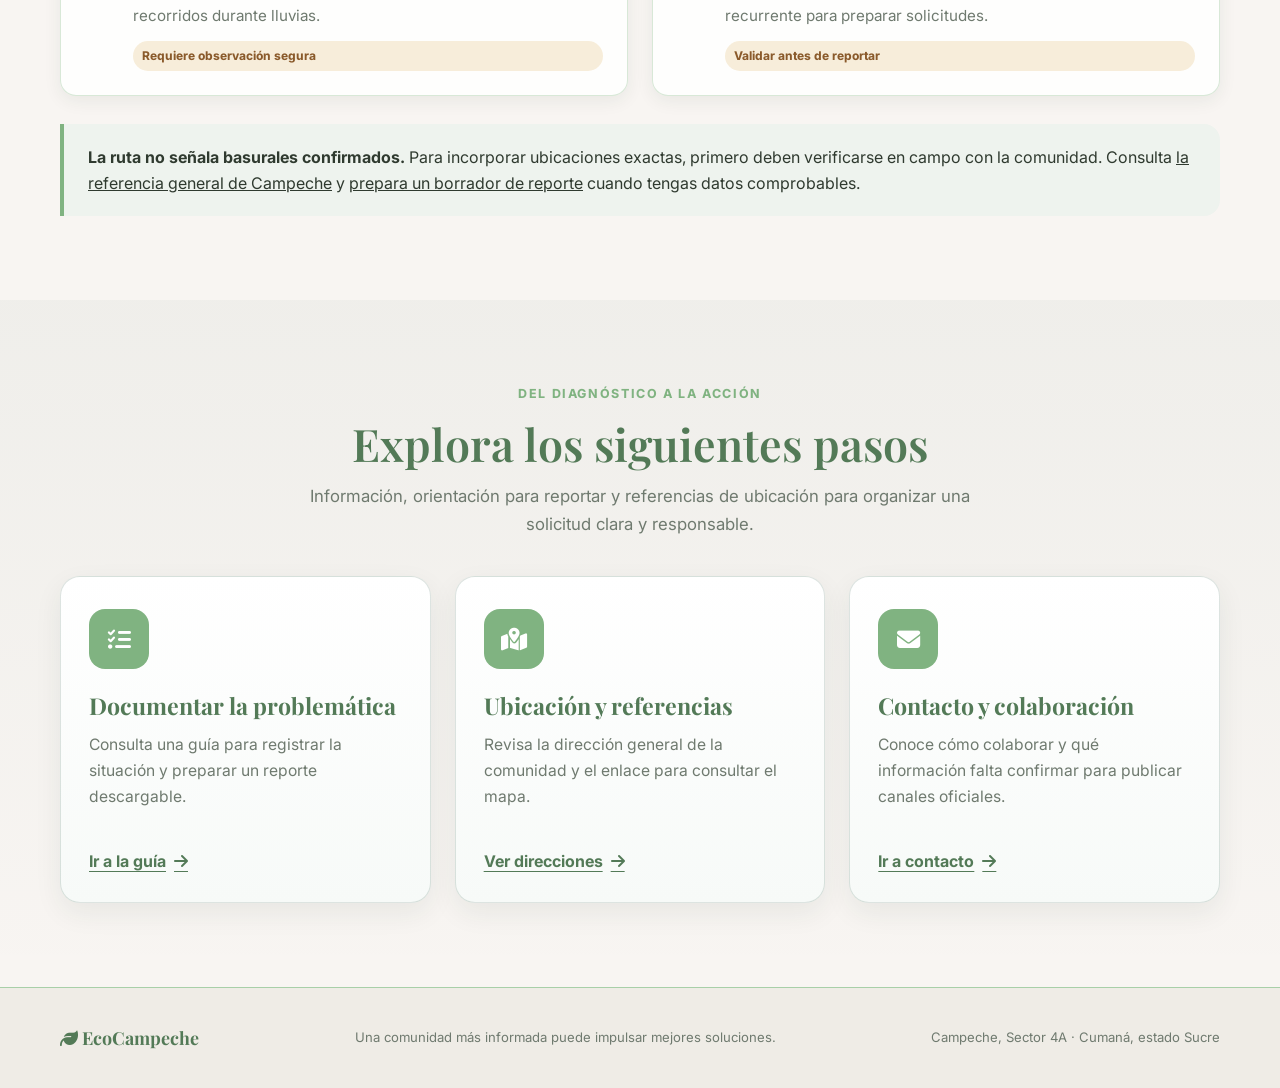
==== commit 574e1c1c: "Refactor code structure for improved readability and maintainability" ====
--- a/campeche.html
+++ b/campeche.html
@@ -100,11 +100,35 @@
 
     <main id="contenido">
         <!-- Perfil -->
-        <section class="encabezado-pagina" aria-labelledby="titulo-pagina">
+        <section class="encabezado-pagina encabezado-pagina--con-imagen" aria-labelledby="titulo-pagina">
+            <img class="encabezado-pagina__imagen" src="assets/photo_3_2026-11-03_22-52-02.jpg" alt="" aria-hidden="true" width="1280" height="960" fetchpriority="high">
             <div class="contenedor">
                 <p class="antetitulo">Comunidad piloto · Sector 4A</p>
                 <h1 class="encabezado-pagina__titulo" id="titulo-pagina">Campeche: nuestra comunidad, nuestro compromiso</h1>
                 <p class="encabezado-pagina__texto">Un punto de encuentro para compartir información sobre el entorno, hacer visible la problemática de los residuos y organizar propuestas que puedan presentarse a las instituciones competentes.</p>
+            </div>
+        </section>
+
+        <section class="seccion seccion--suave" id="historia-comunidad" aria-labelledby="titulo-historia-comunidad">
+            <div class="contenedor1">
+                <p class="antetitulo">Memoria e identidad local</p>
+                <h2 class="seccion__titulo" id="titulo-historia-comunidad">Reseña histórica de la comunidad</h2>
+                <p class="seccion__subtitulo">Esta reseña reúne relatos y datos compartidos sobre Campeche. Las interpretaciones del nombre y los detalles históricos se presentan como referencias pendientes de verificación documental y comunitaria.</p>
+
+                <div class="rejilla rejilla--2-columnas">
+                    <section aria-labelledby="titulo-etimologia">
+                        <h3 class="tarjeta__titulo tarjeta__titulo--separado" id="titulo-etimologia">Etimología</h3>
+                        <p class="tarjeta__texto">Una teoría relaciona las palabras mayas <em>can</em> (serpiente) y <em>pech</em> (garrapata), y propone el significado «lugar de serpientes y garrapatas». El relato menciona una figura de una serpiente con una garrapata en la cabeza, considerada totémica, a cuyos pies se realizaban sacrificios humanos.</p>
+                        <p class="tarjeta__texto tarjeta__texto--separado">Otra teoría combina <em>kin</em> (sol) y <em>pech</em> (garrapata), y propone <em>Ah Kin Pech</em>, interpretado como «lugar del señor Sol Garrapata». Ambas son hipótesis que requieren confirmación en fuentes históricas.</p>
+                    </section>
+
+                    <section aria-labelledby="titulo-antecedentes">
+                        <h3 class="tarjeta__titulo tarjeta__titulo--separado" id="titulo-antecedentes">Antecedente histórico</h3>
+                        <p class="tarjeta__texto">La reseña sitúa en la década de 1990, durante el segundo gobierno de Carlos Andrés Pérez y la gestión regional de Eduardo Morales Gil, el inicio de la consolidación de Campeche I, II, III y IV, mediante un proyecto con el Instituto Nacional de la Vivienda (INAVI).</p>
+                        <p class="tarjeta__texto tarjeta__texto--separado">Los terrenos de Campeche 4 se describen como baldíos, ejidos municipales y fundos privados. Se recuerdan como tierras fértiles, destinadas al cultivo de frutales, cítricos, hortalizas y legumbres, y a la cría de animales.</p>
+                        <p class="tarjeta__texto tarjeta__texto--separado">La información compartida sobre las viviendas menciona una cuota inicial del 10 %, un precio base de Bs. 350.600,00, un interés anual ajustable de 6,25 % sobre el saldo y un plazo de 20 años. Desde 1993, durante el gobierno de Ramón Martínez, la Fundación Regional de la Vivienda —presidida, según la reseña, por Ramón Yánez Marro— habría continuado el proyecto junto con INAVI. Los datos y nombres requieren verificación documental.</p>
+                    </section>
+                </div>
             </div>
         </section>
 
--- a/styles.css
+++ b/styles.css
@@ -90,6 +90,11 @@
     width: min(var(--ancho-contenido), calc(100% - 48px));
     margin-inline: auto;
 }
+.contenedor1 {
+    width: min(var(--ancho-contenido), calc(100% - 48px));
+    margin-inline: auto;
+
+}
 
 .seccion {
     padding-block: 84px;
@@ -703,12 +708,45 @@
 }
 
 .encabezado-pagina {
+    position: relative;
     margin-top: var(--alto-cabecera);
     padding: 76px 0 66px;
     background:
         radial-gradient(ellipse at 82% 10%, rgba(128, 179, 129, 0.22), transparent 32rem),
         linear-gradient(135deg, #375239, var(--color-principal));
     color: #fff;
+    isolation: isolate;
+    overflow: hidden;
+}
+
+.encabezado-pagina--con-imagen {
+    background: #243d2b;
+}
+
+.encabezado-pagina__imagen {
+    position: absolute;
+    z-index: -2;
+    inset: 0;
+    width: 100%;
+    height: 100%;
+    object-fit: cover;
+
+}
+
+.encabezado-pagina--con-imagen::before {
+    position: absolute;
+    z-index: -1;
+    inset: 0;
+    background:
+        linear-gradient(90deg, rgba(14, 33, 22, 0.86) 0%, rgba(20, 54, 34, 0.58) 58%, rgba(14, 33, 22, 0.32) 100%),
+        linear-gradient(180deg, rgba(14, 33, 22, 0.16), rgba(14, 33, 22, 0.42));
+    content: "";
+    pointer-events: none;
+}
+
+.encabezado-pagina--con-imagen .contenedor {
+    position: relative;
+    z-index: 1;
 }
 
 .encabezado-pagina__titulo {
@@ -875,6 +913,8 @@
     margin-bottom: 22px;
 
 }
+
+
 
 .tarjeta-destacada .tarjeta__titulo {
     margin: 0 0 12px;
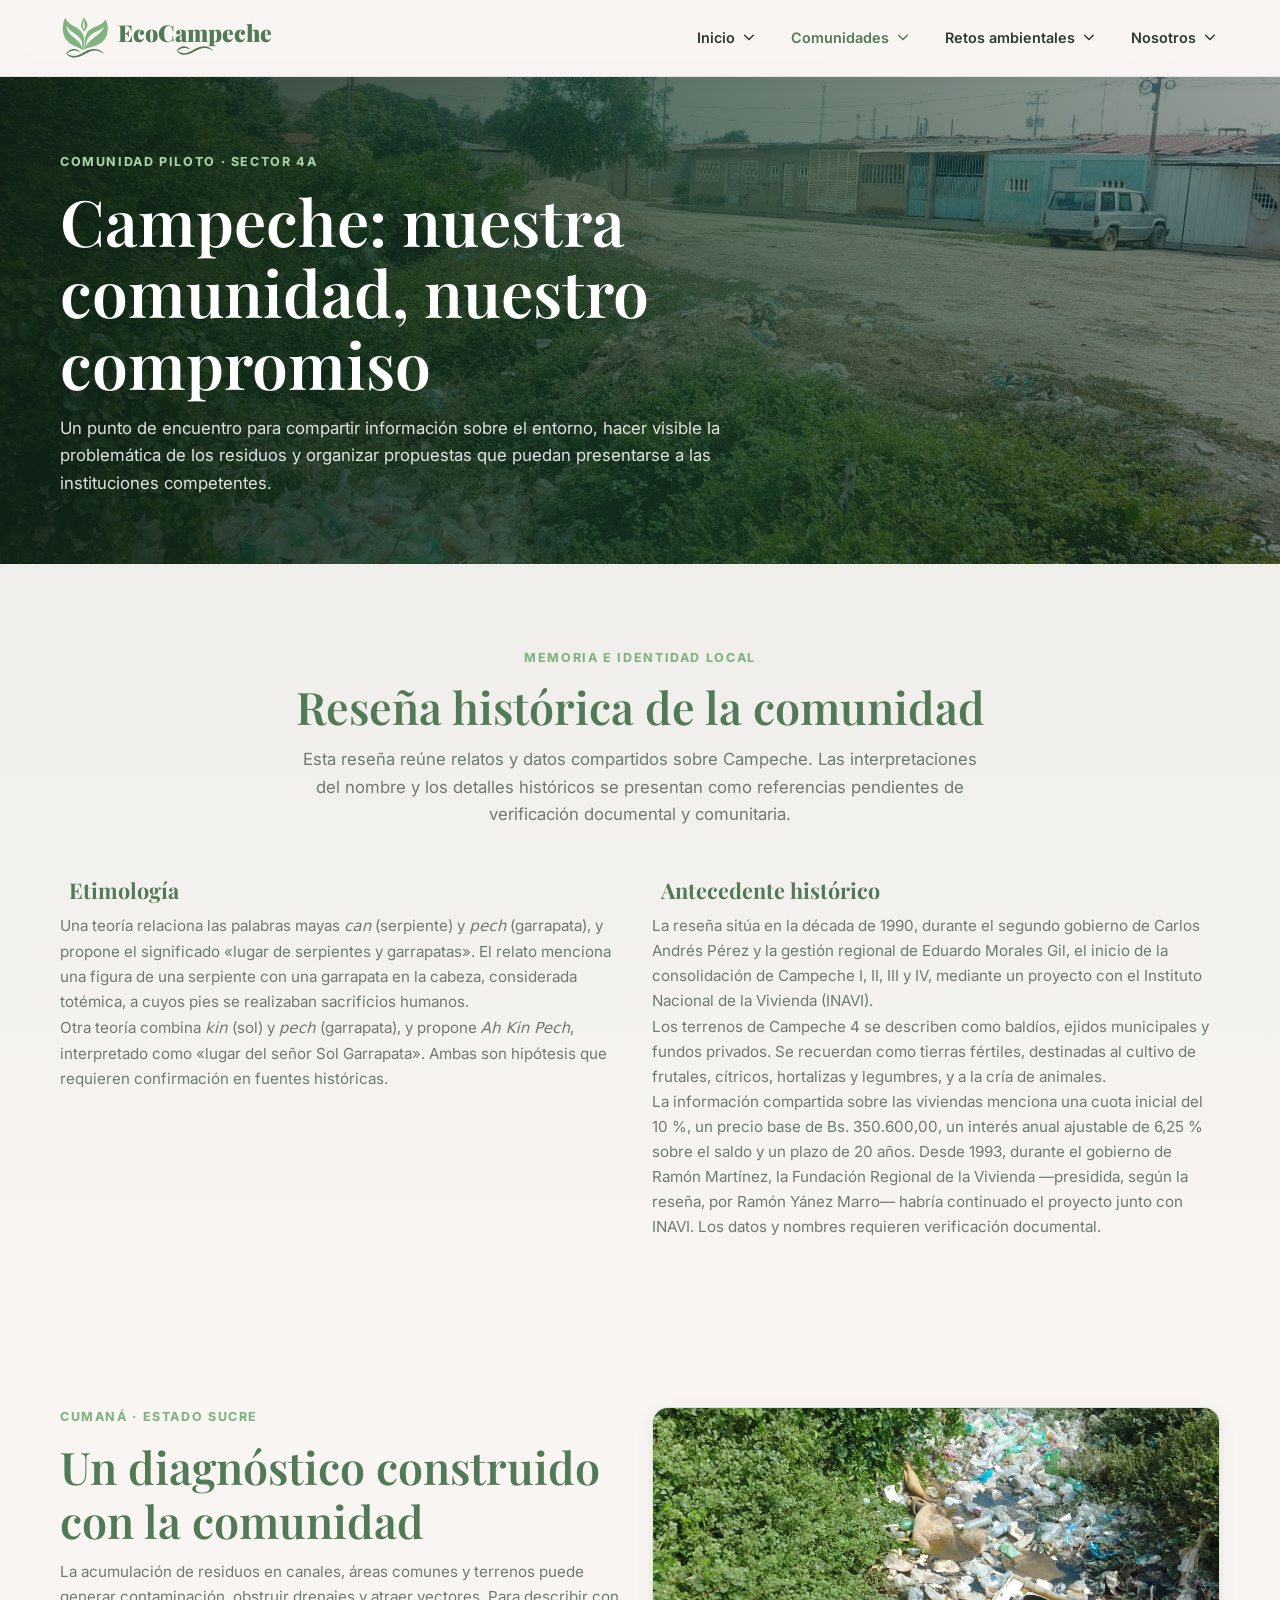
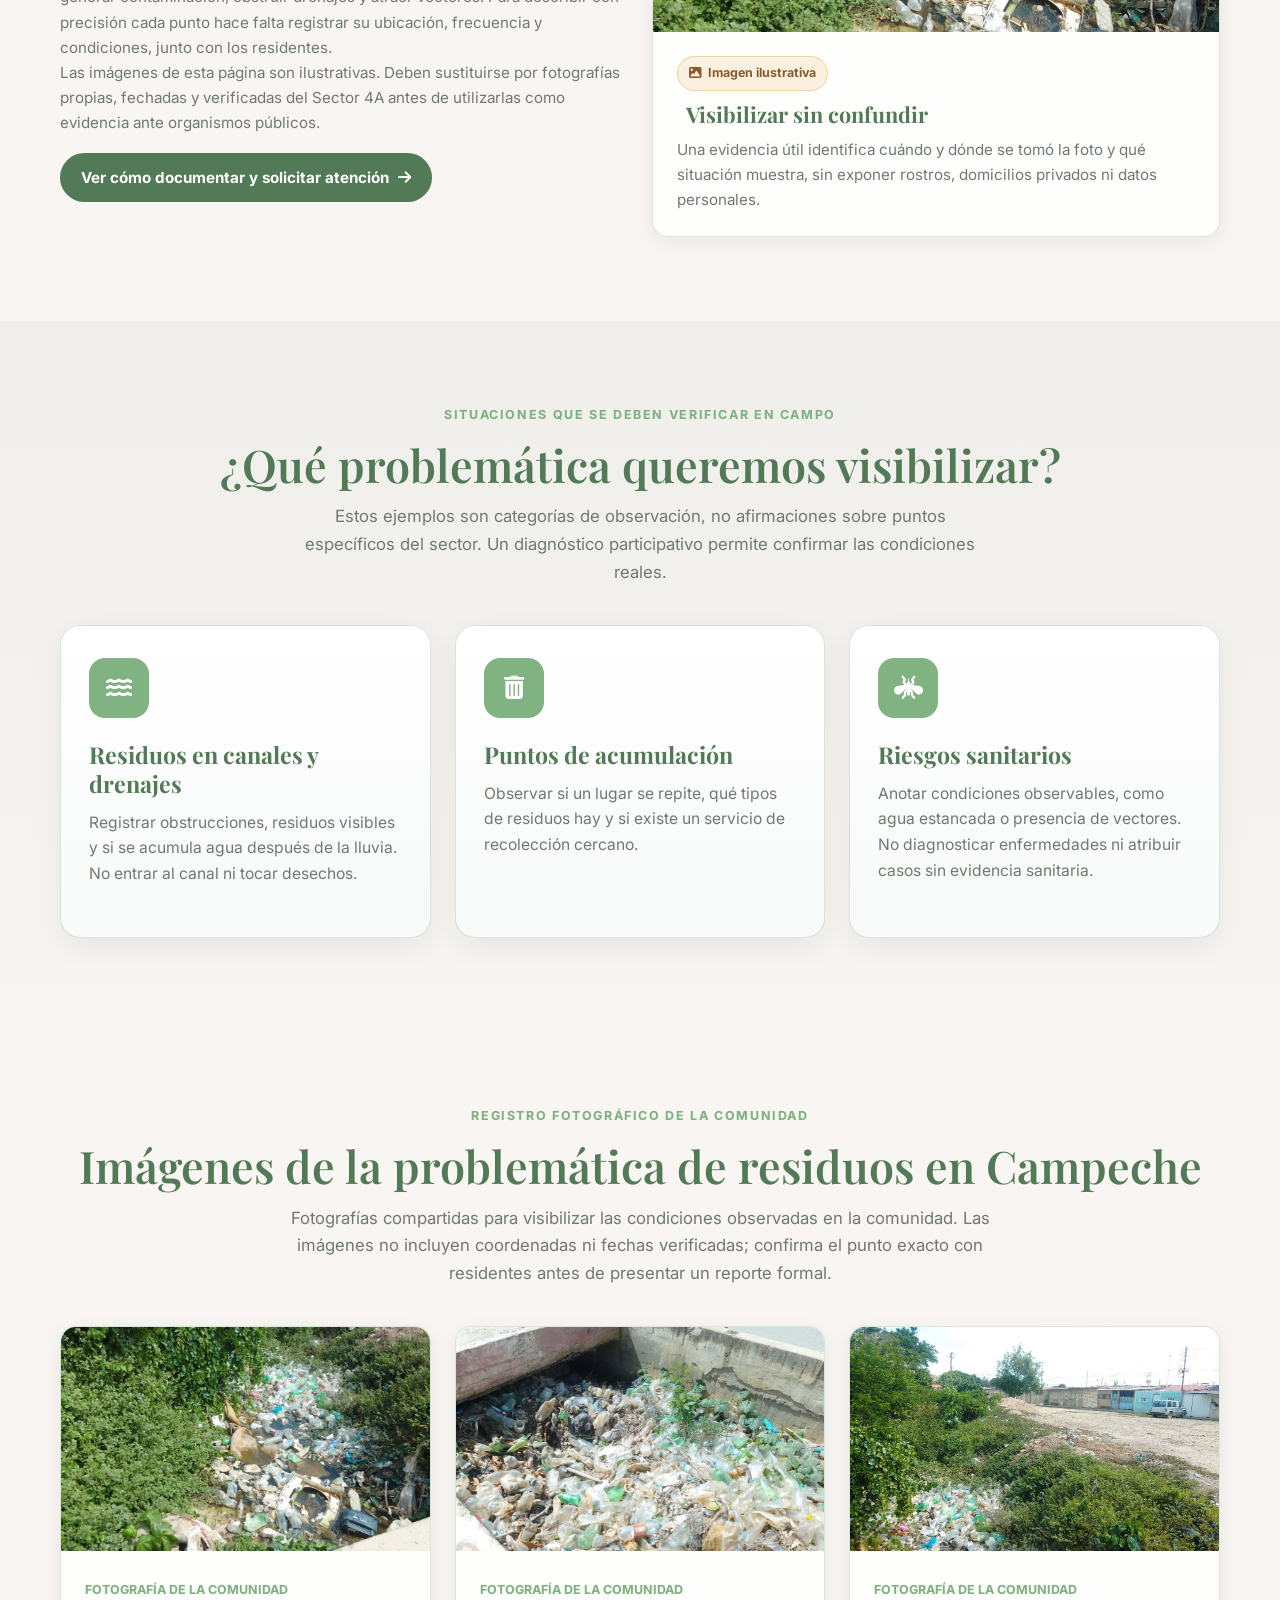
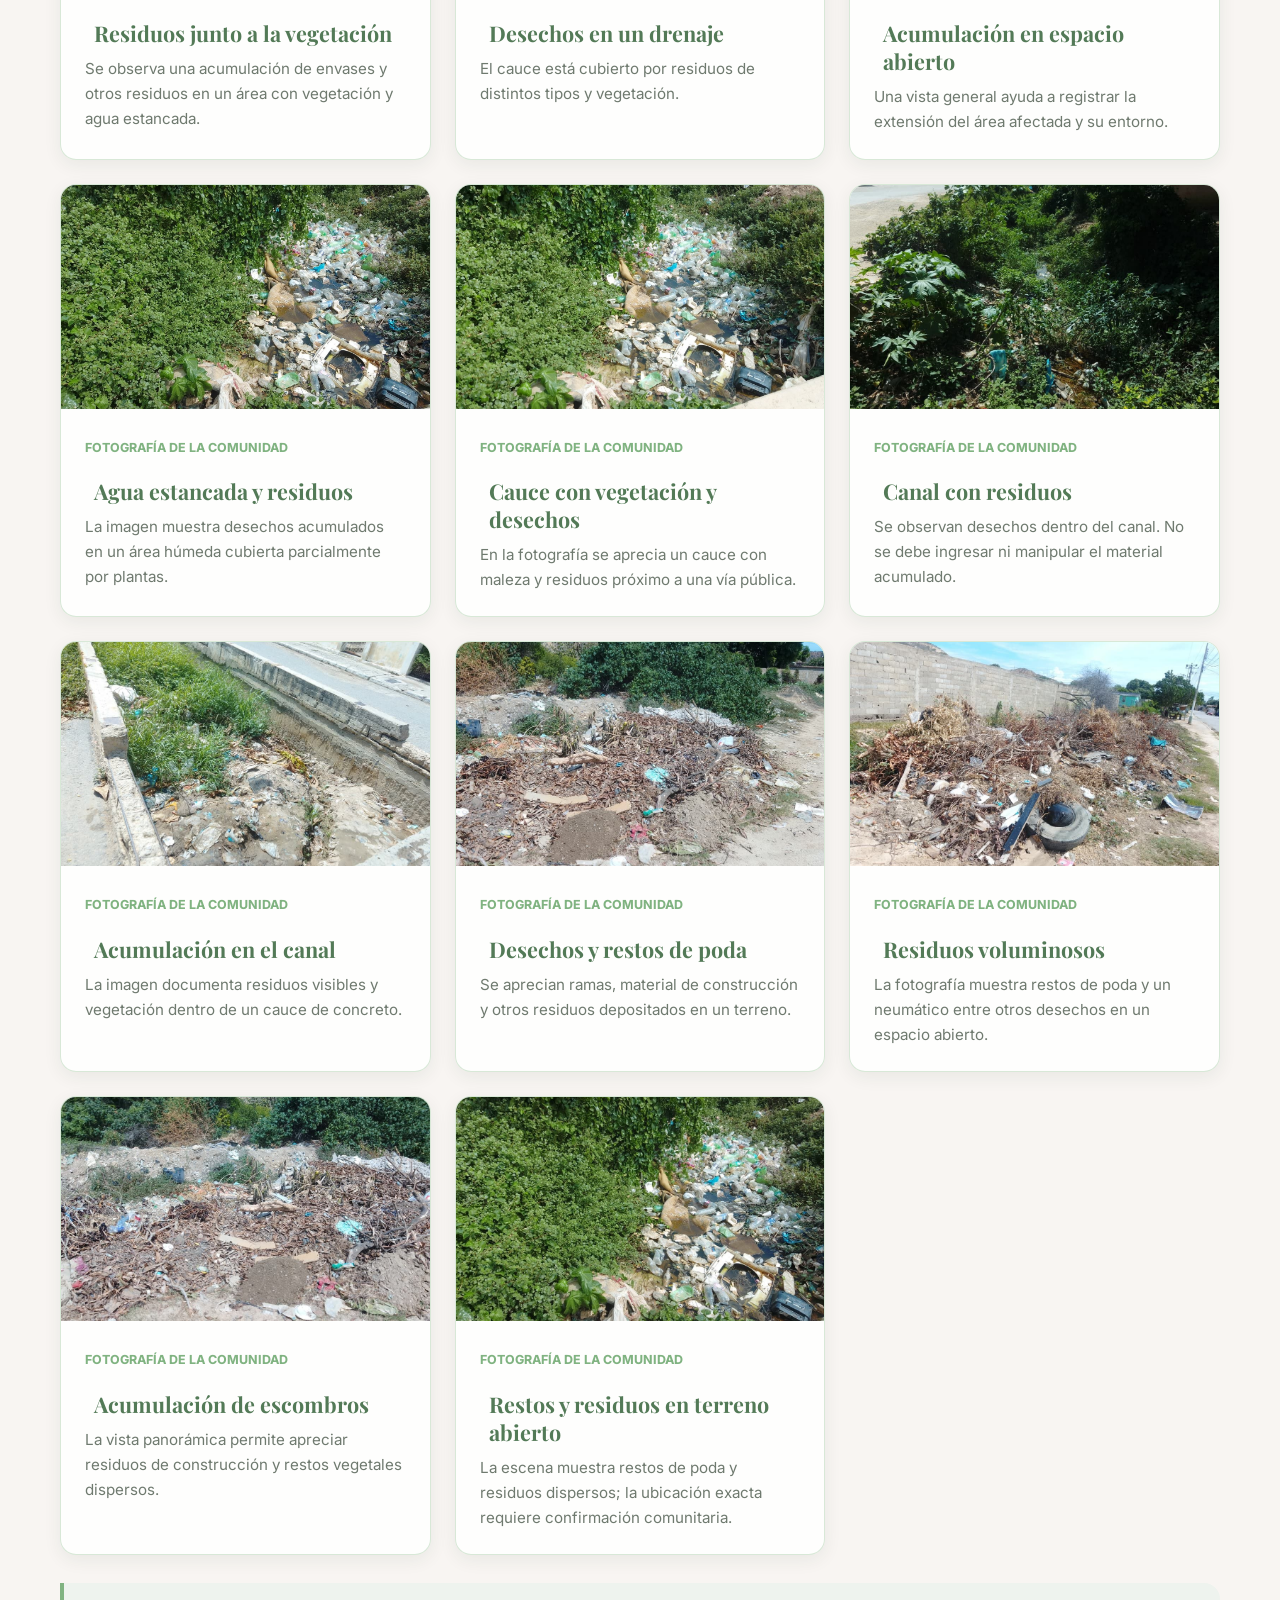
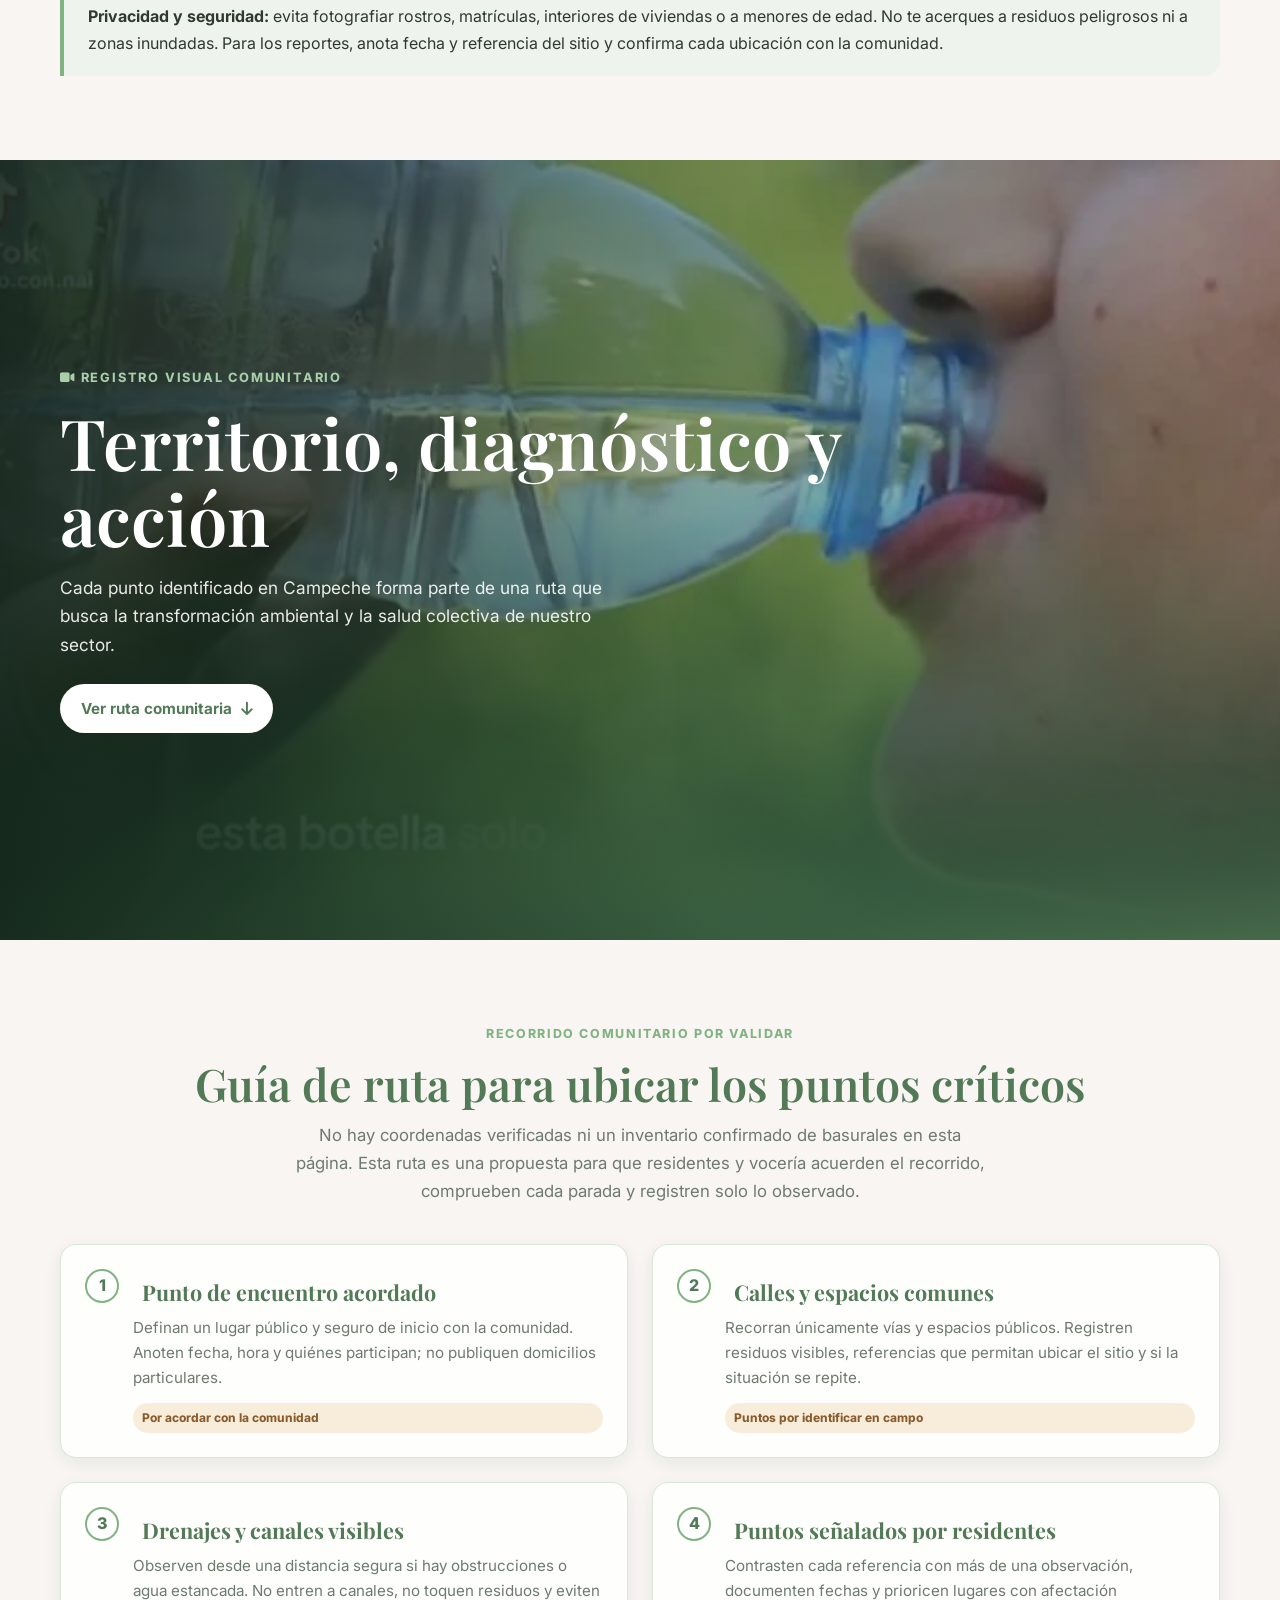
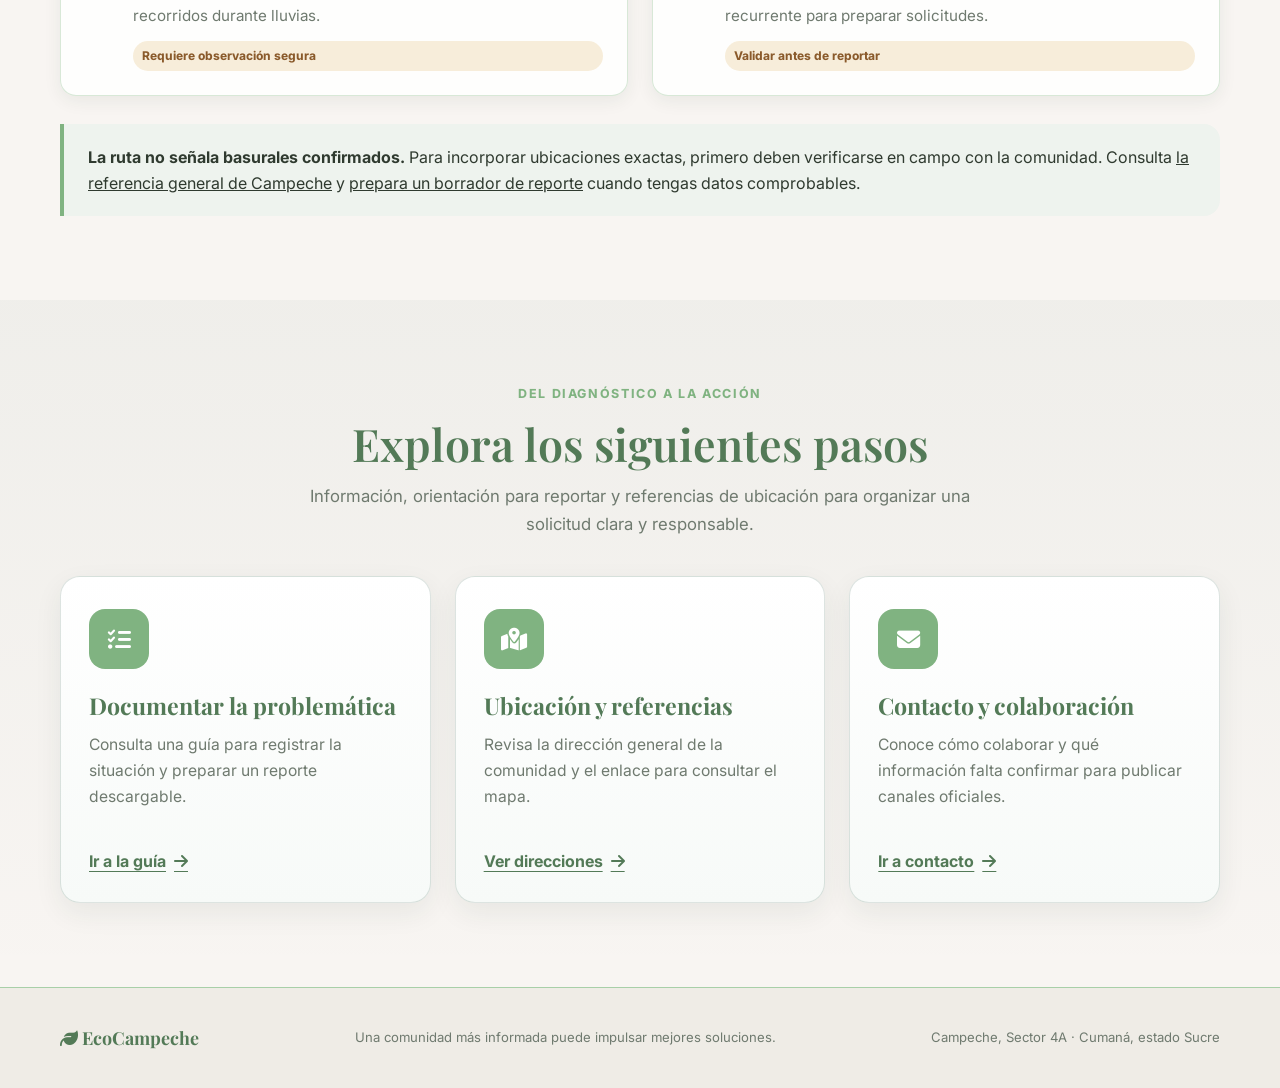
==== commit 3ae7faca: "Update navigation terminology to replace "Desarrolladores" with "Equipo" for consistency across the " ====
--- a/campeche.html
+++ b/campeche.html
@@ -86,7 +86,7 @@
                                 <i class="fa-solid fa-chevron-down" aria-hidden="true"></i>
                             </summary>
                             <ul class="navegacion__submenu">
-                                <li><a class="navegacion__enlace" href="nosotros.html"><i class="fa-solid fa-laptop-code" aria-hidden="true"></i> Desarrolladores</a></li>
+                                <li><a class="navegacion__enlace" href="nosotros.html"><i class="fa-solid fa-laptop-code" aria-hidden="true"></i> Equipo</a></li>
                                 <li><a class="navegacion__enlace" href="nosotros.html#metas"><i class="fa-solid fa-bullseye" aria-hidden="true"></i> Propósito del proyecto</a></li>
                                 <li><a class="navegacion__enlace" href="contacto.html"><i class="fa-solid fa-envelope" aria-hidden="true"></i> Contacto y colaboración</a></li>
                             </ul>
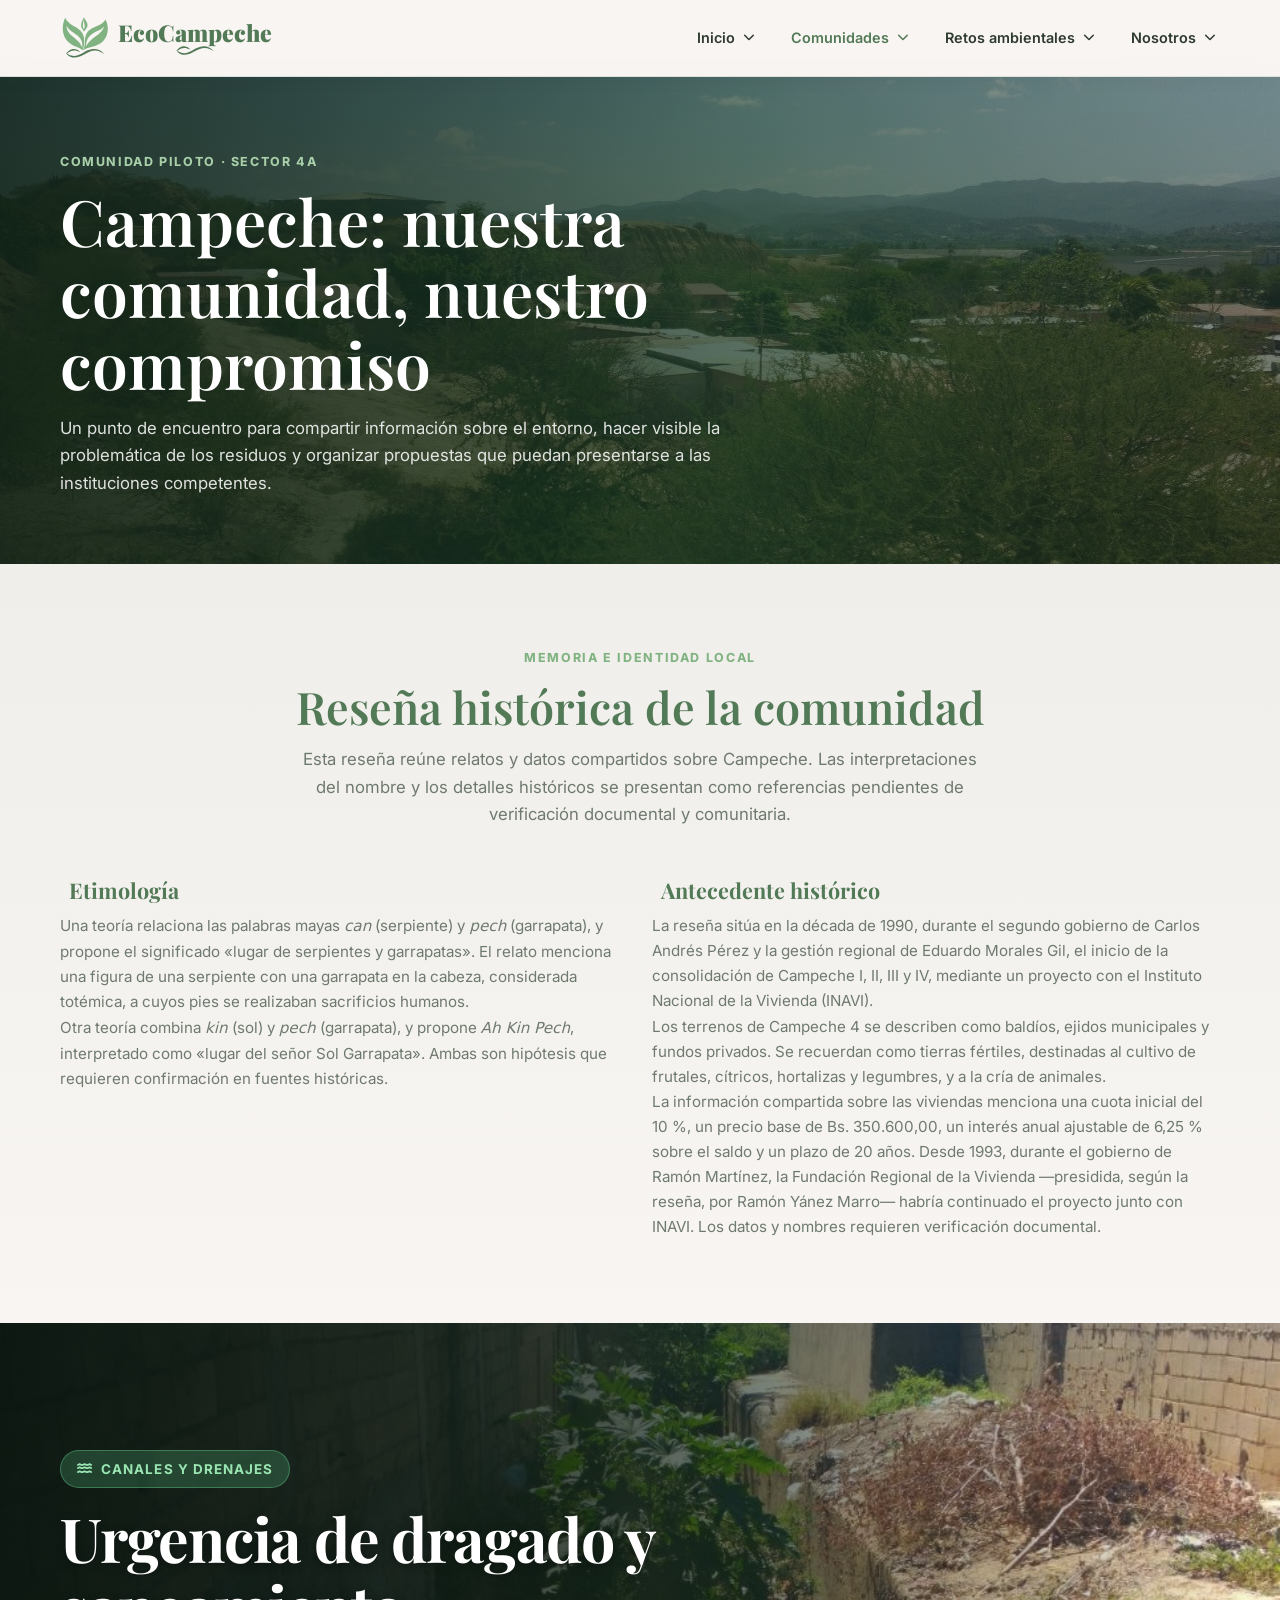
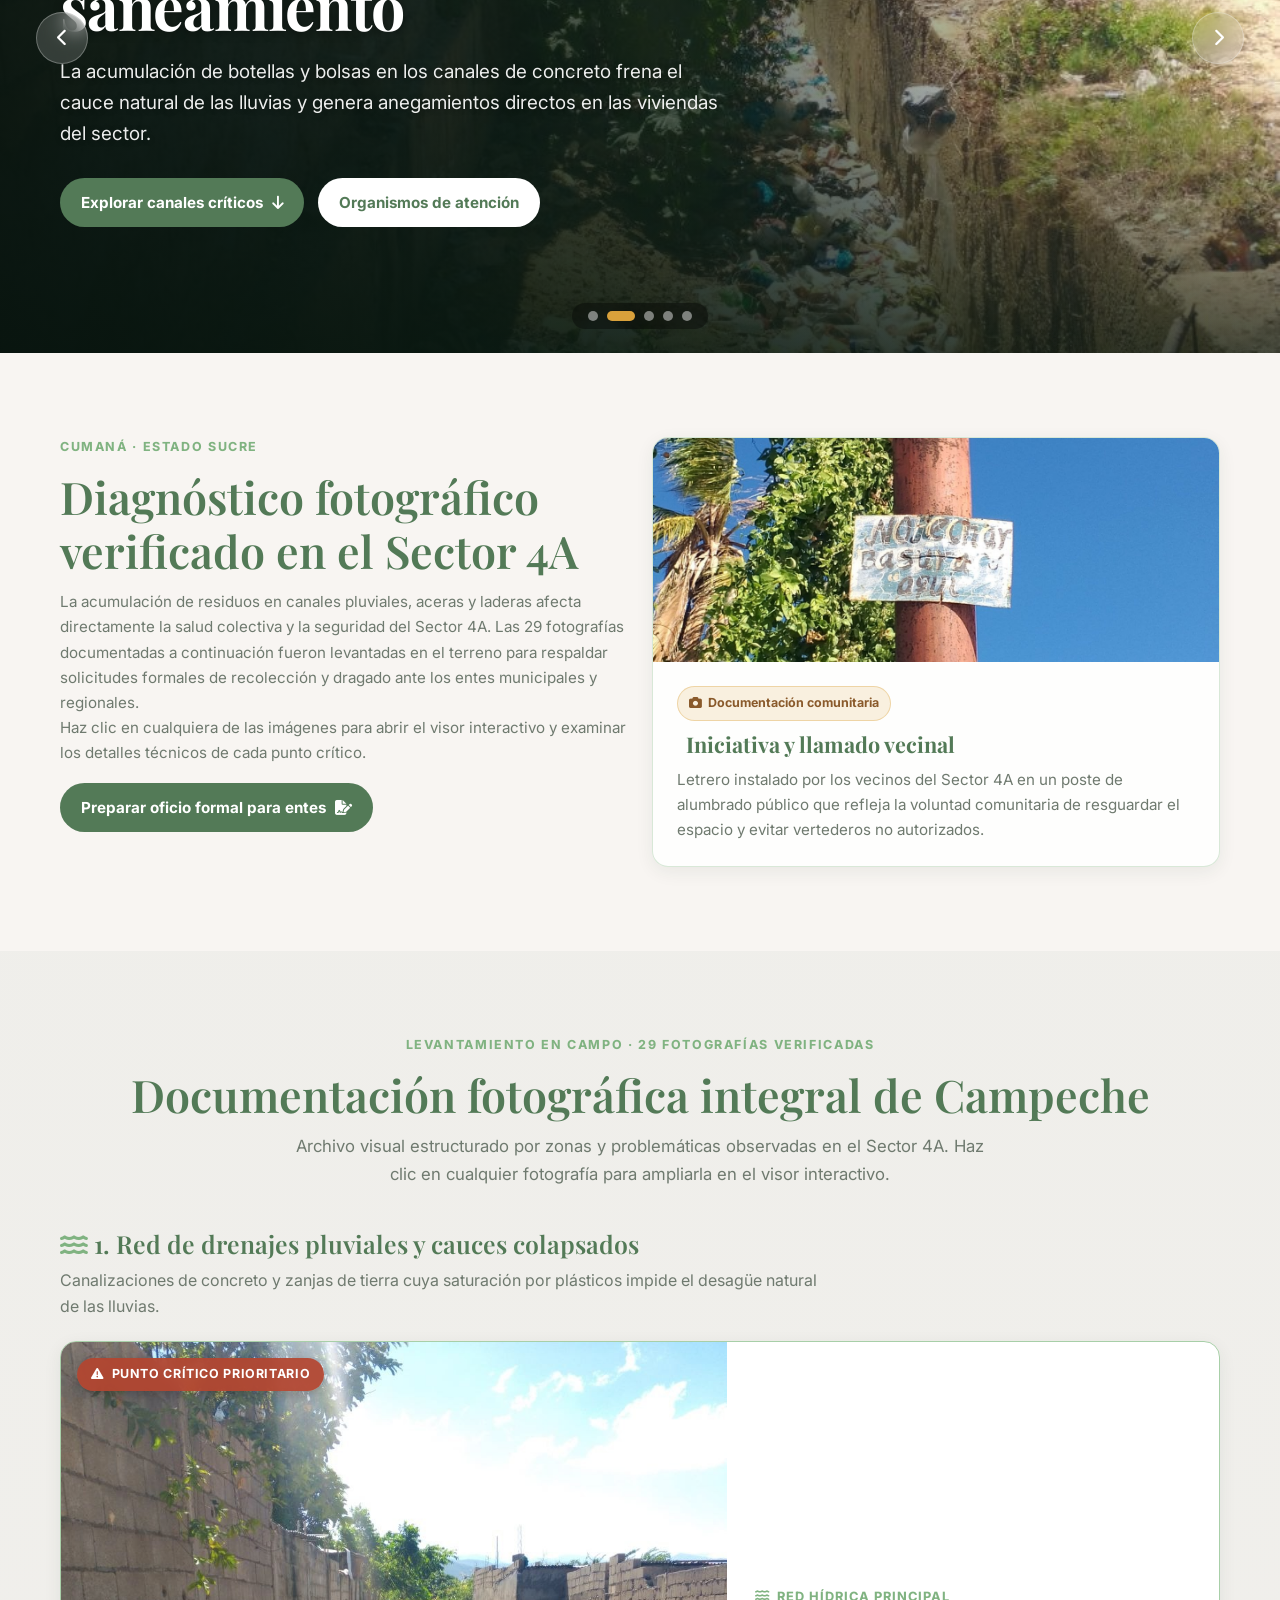
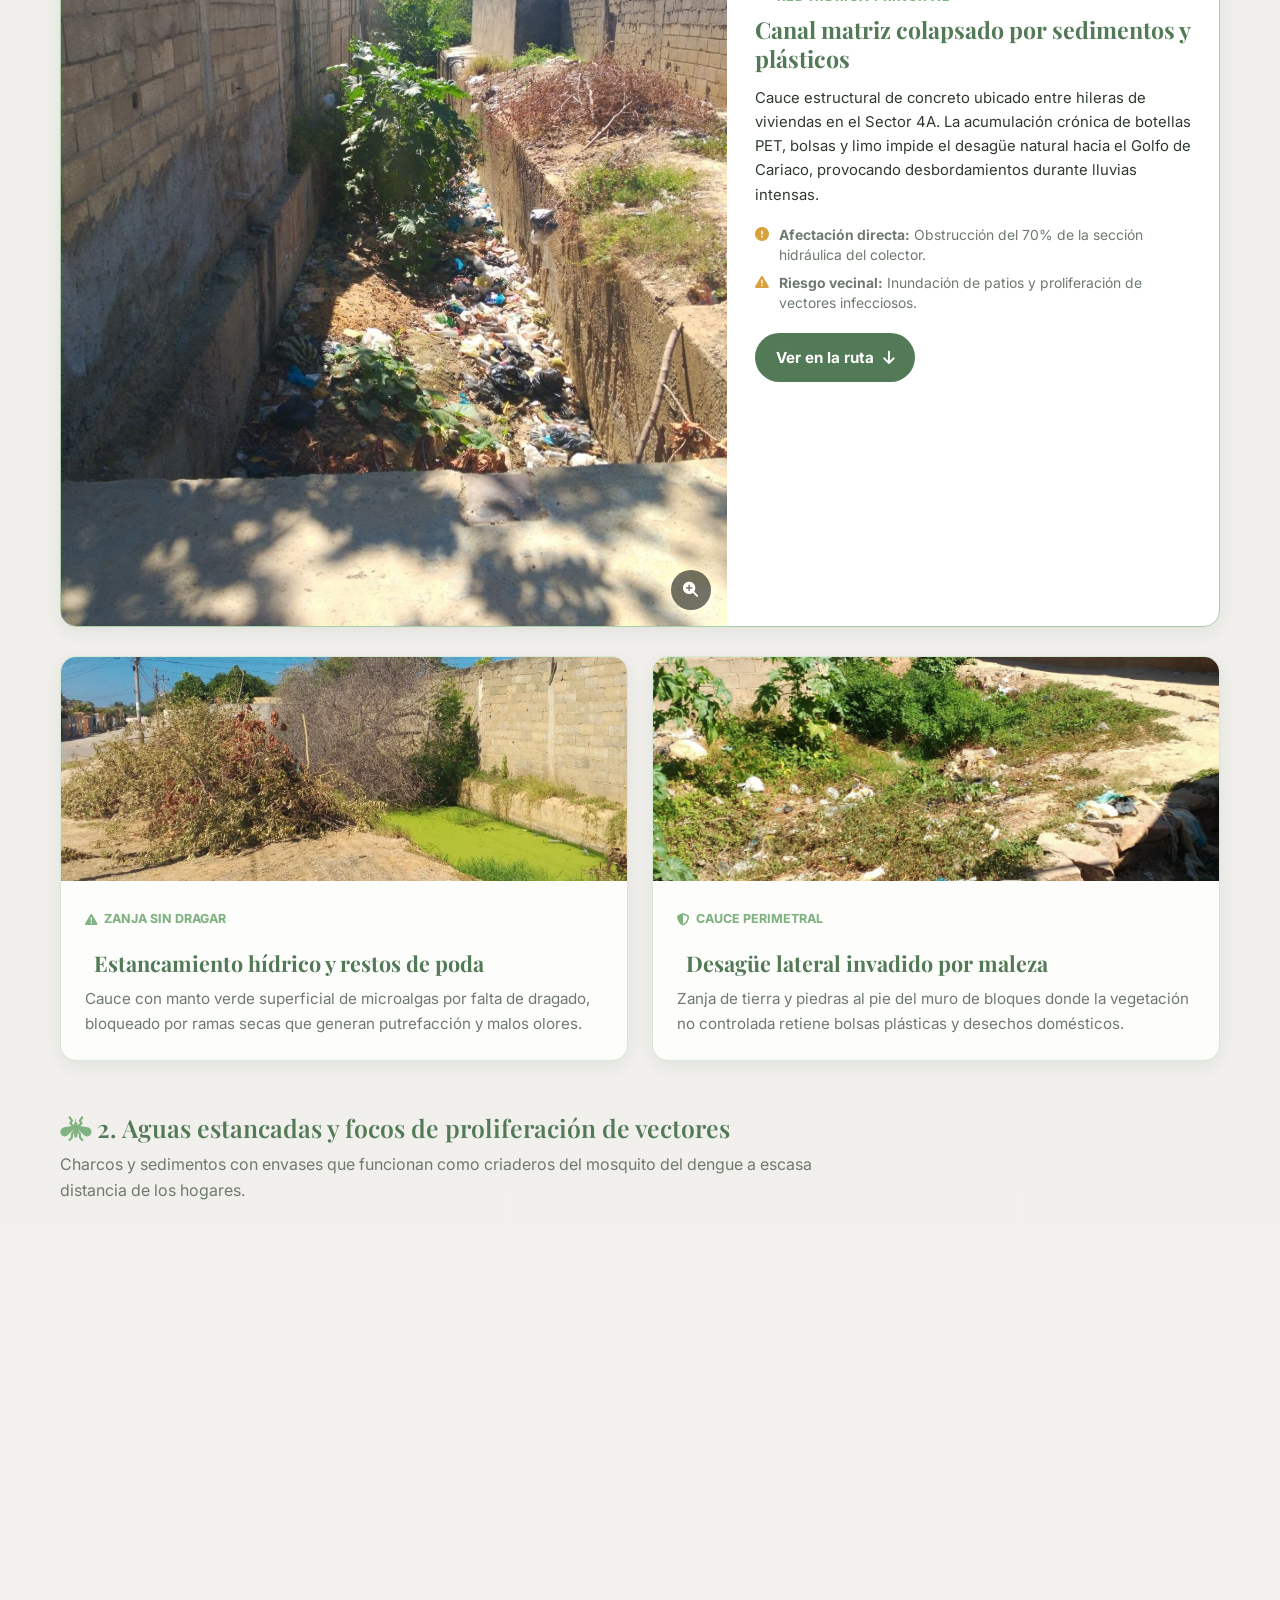
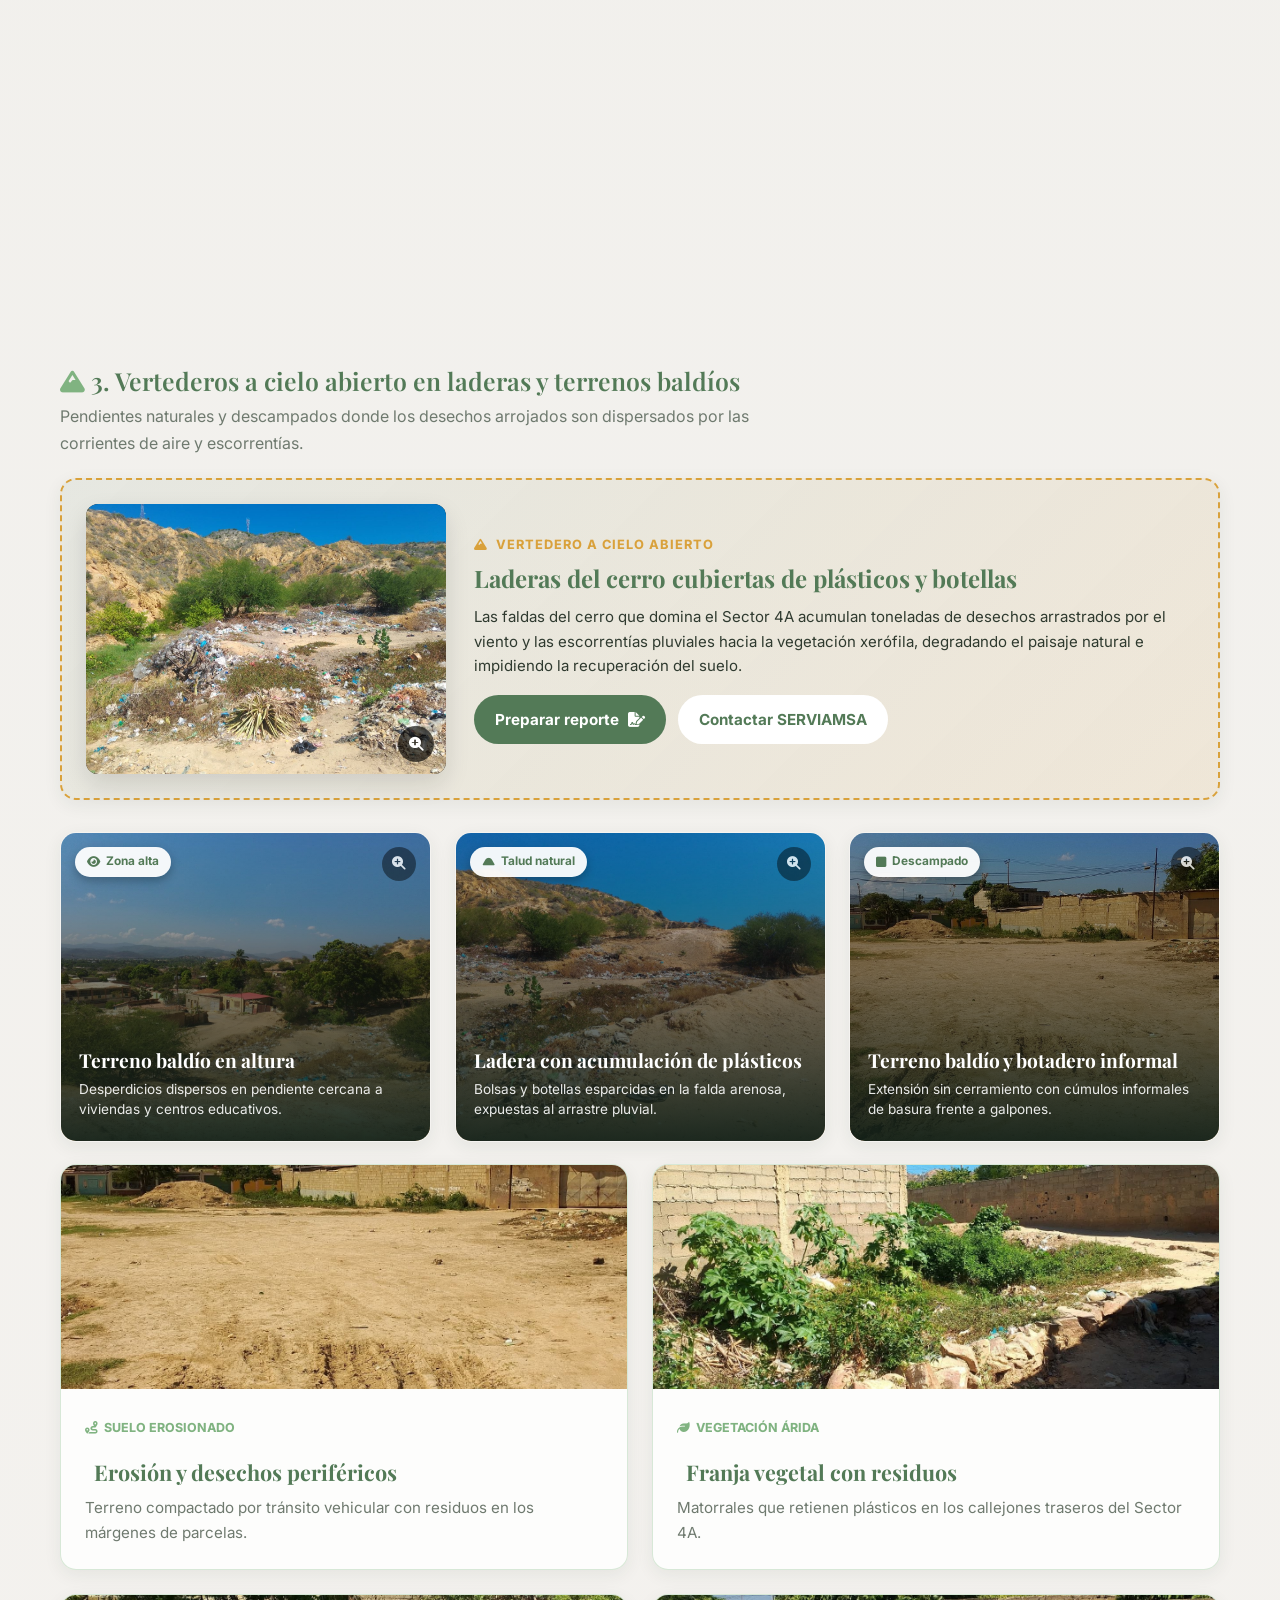
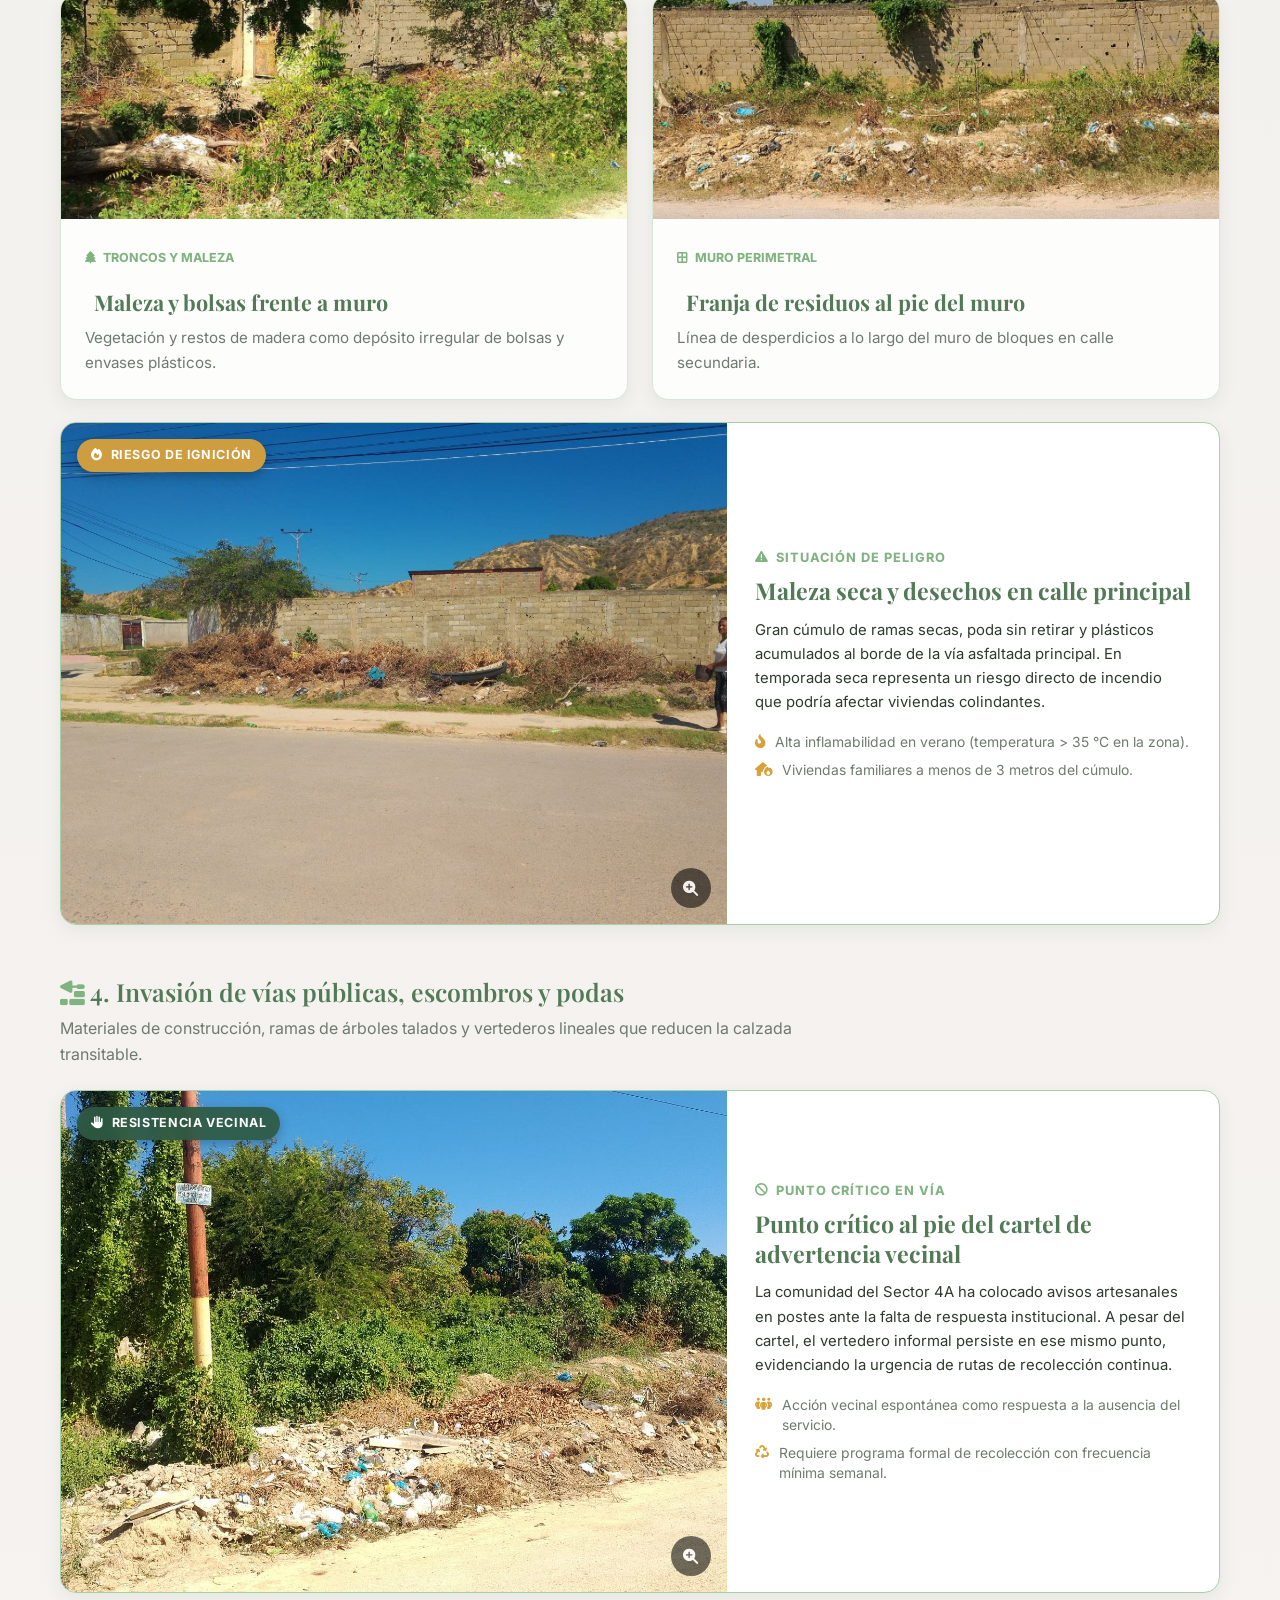
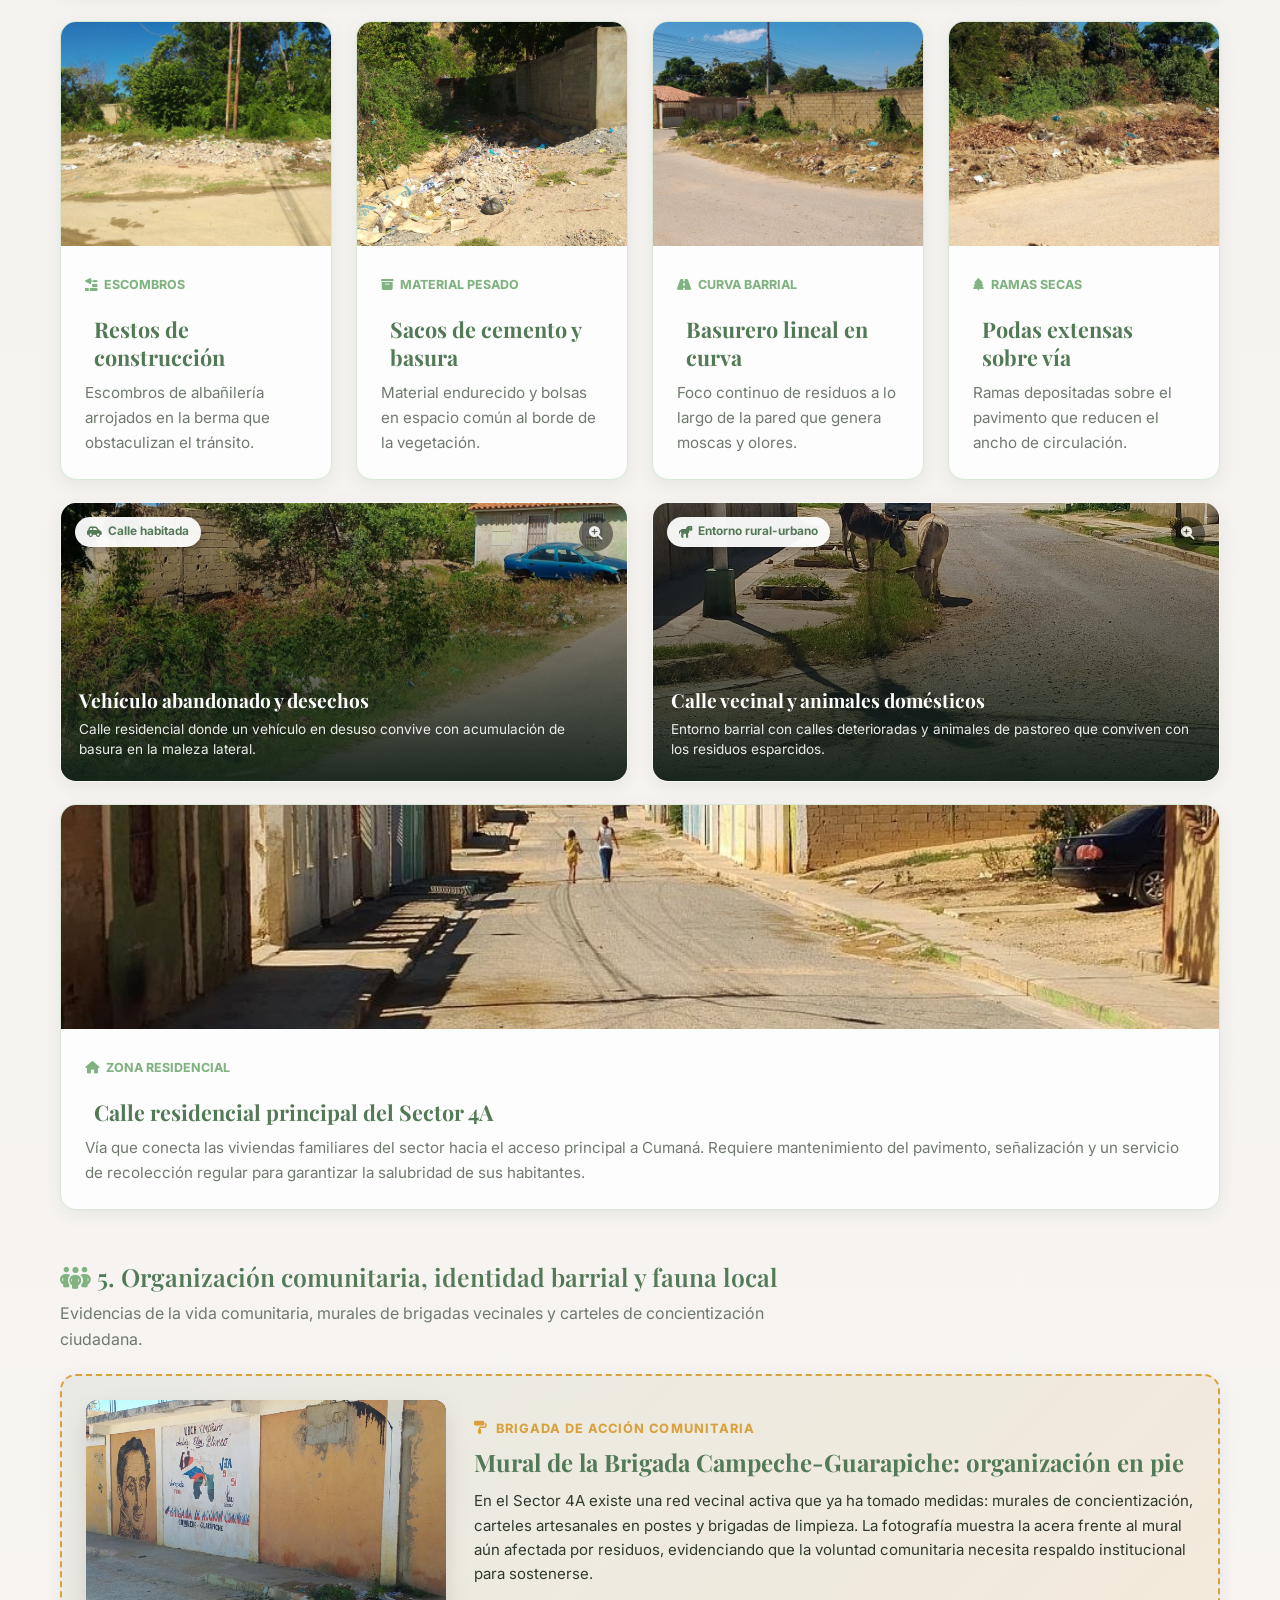
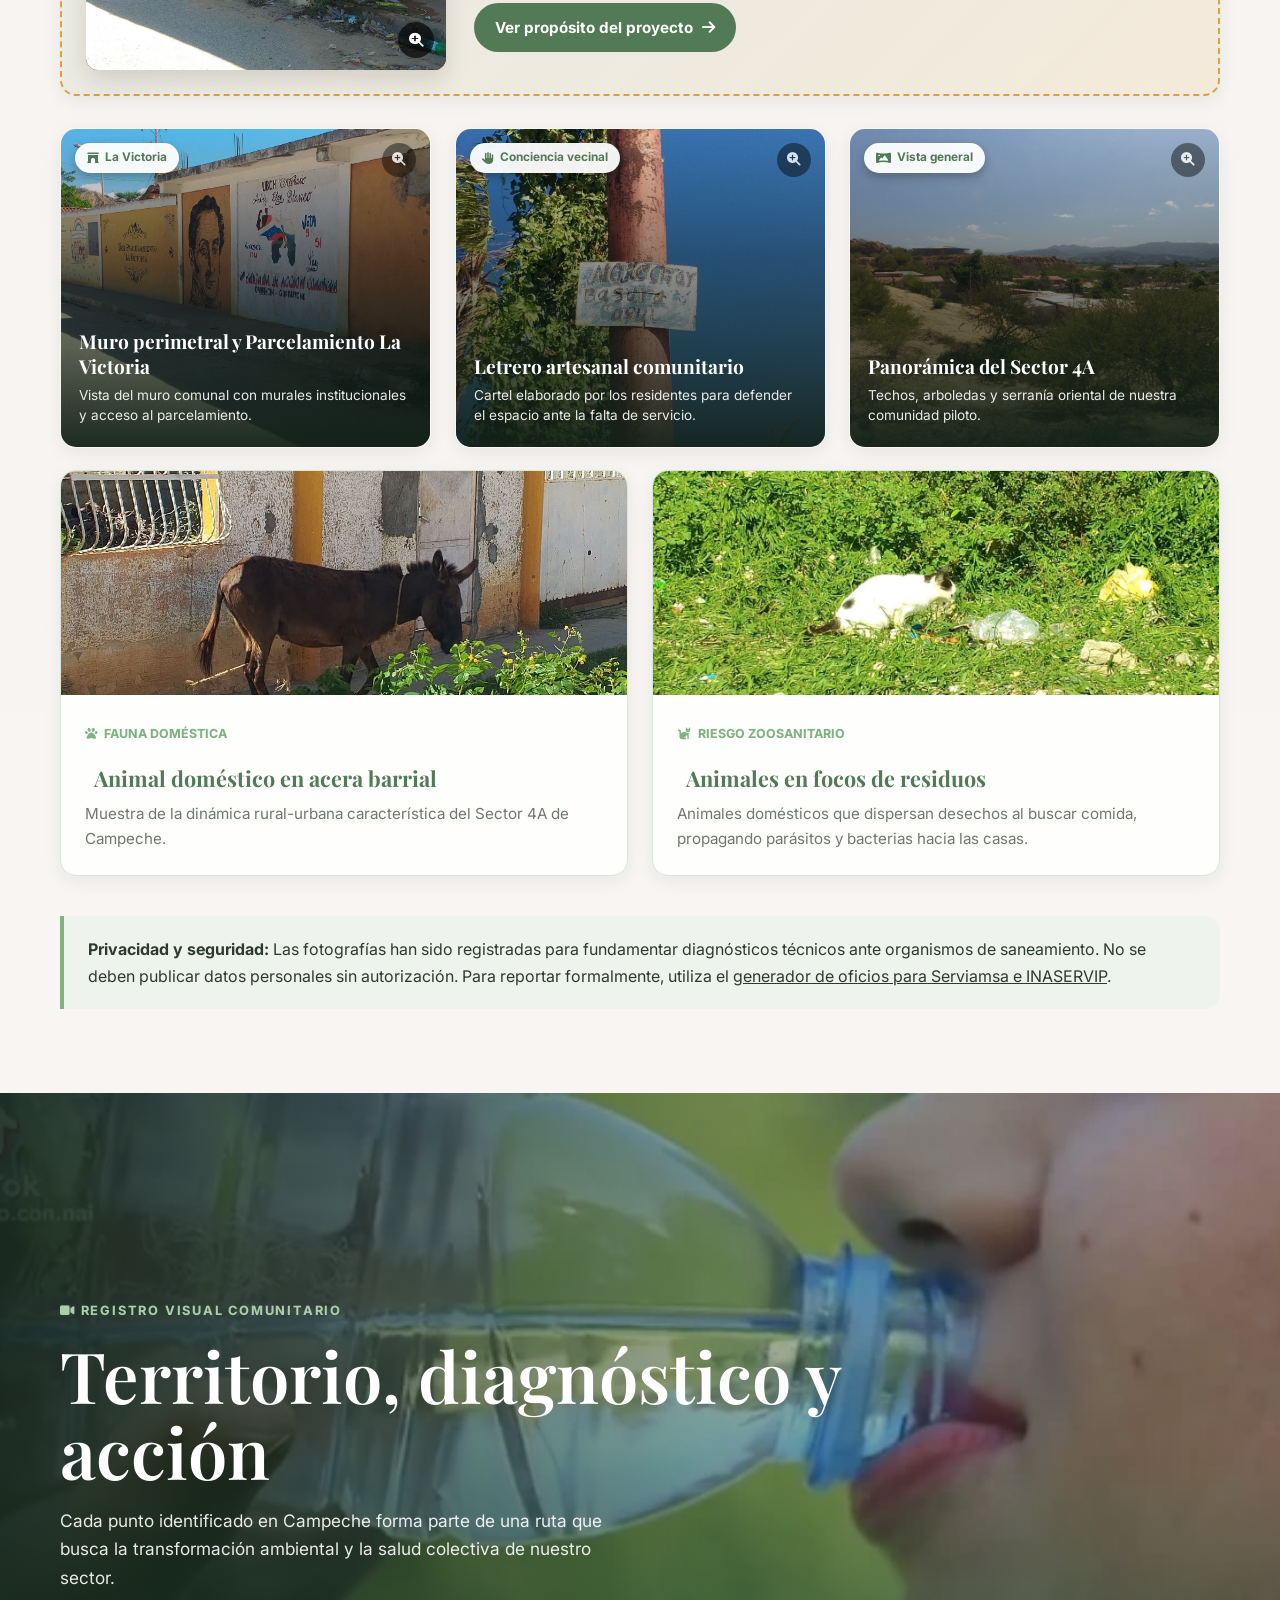
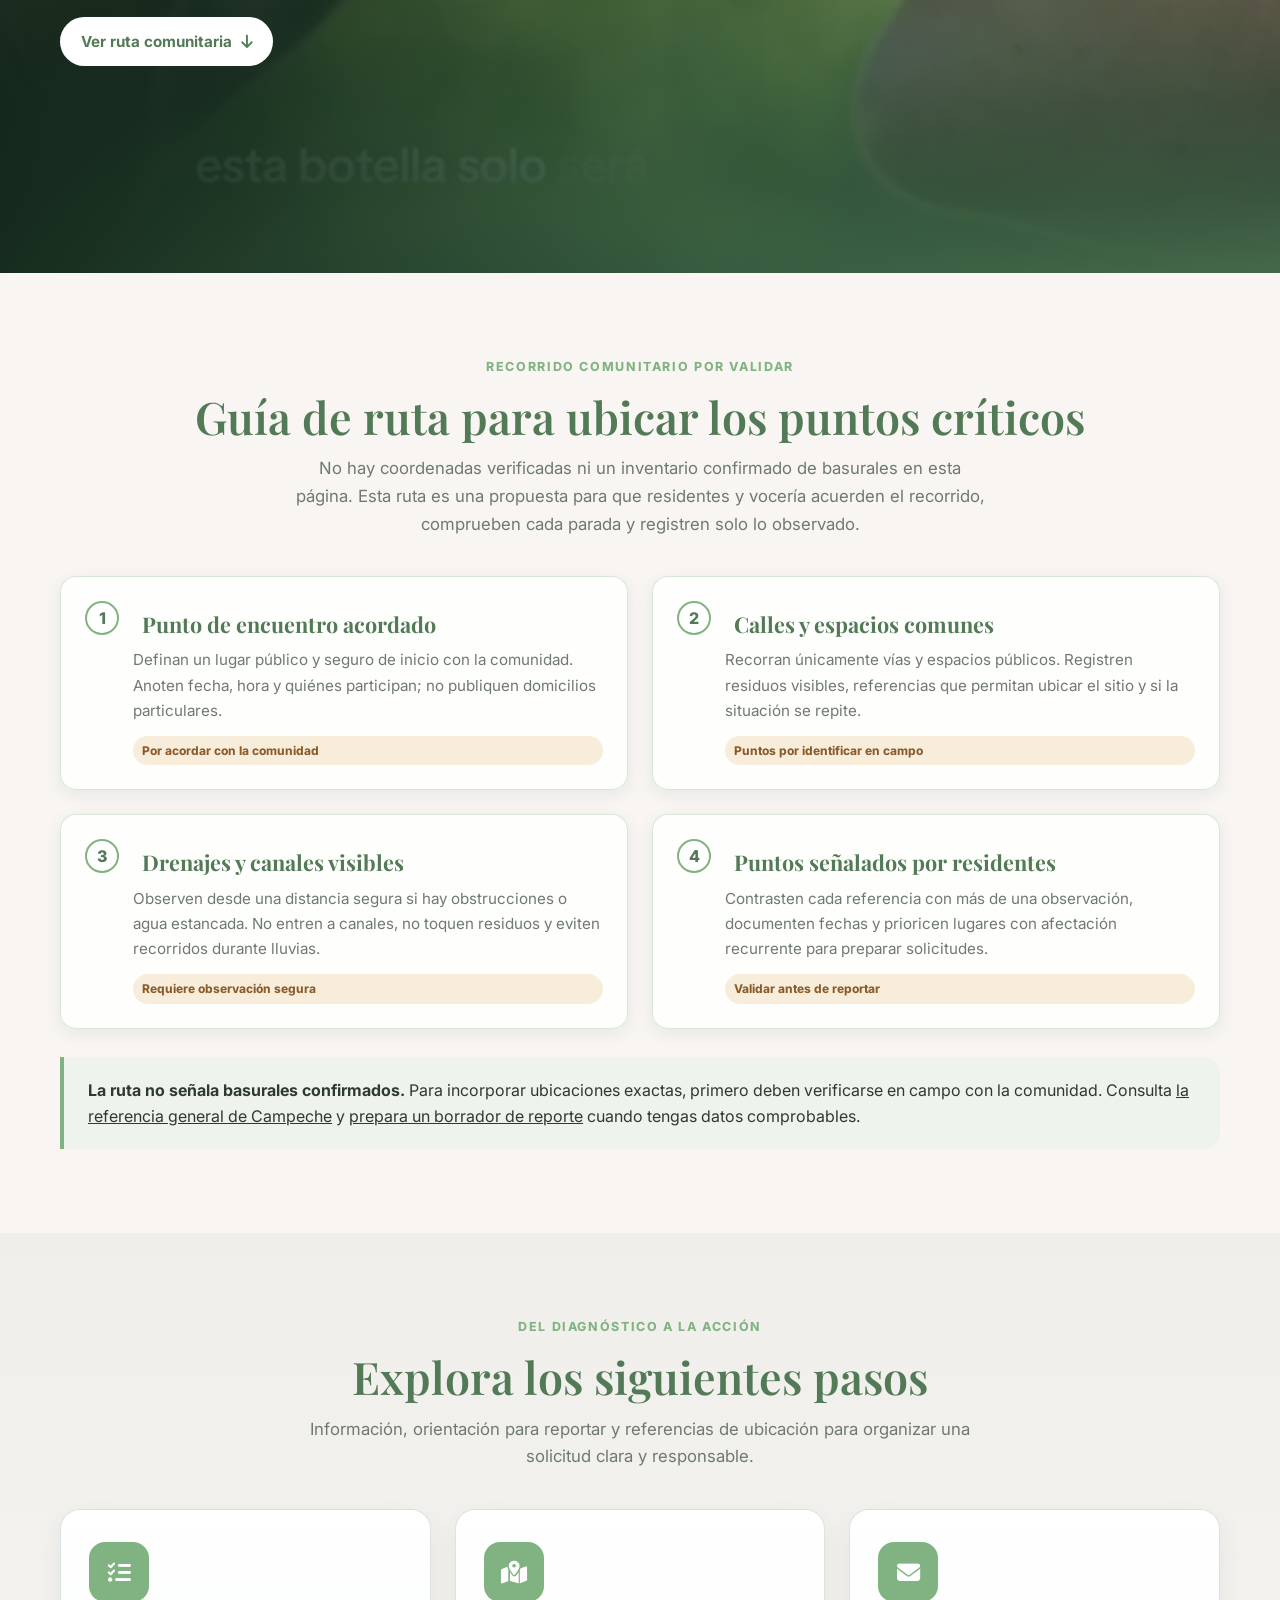
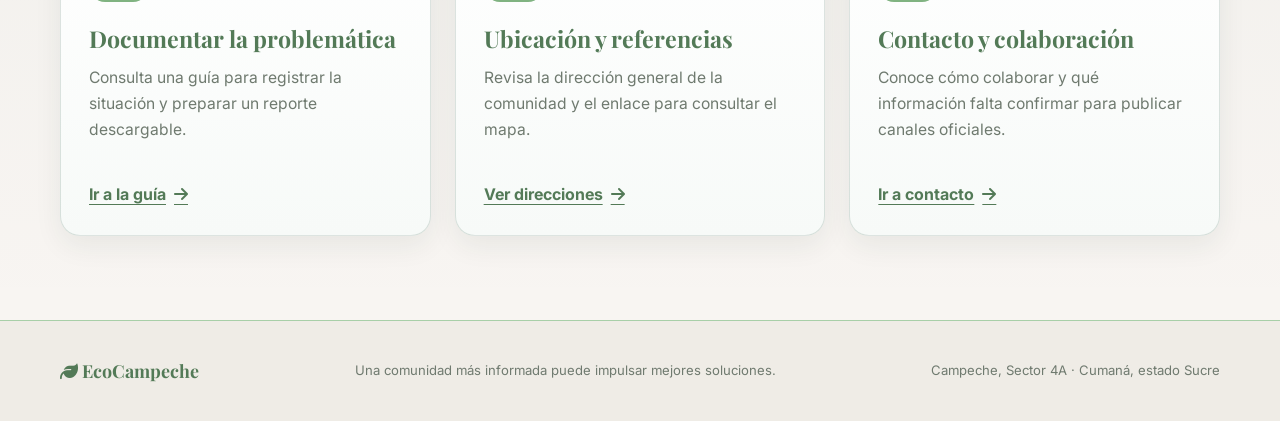
==== commit 6d2fe022: "feat: add immersive photo carousel and update content for Campeche community page" ====
--- a/campeche.html
+++ b/campeche.html
@@ -54,8 +54,10 @@
                             <ul class="navegacion__submenu">
                                 <li><a class="navegacion__enlace" href="comunidades.html"><i class="fa-solid fa-map-location-dot" aria-hidden="true"></i> Red de comunidades</a></li>
                                 <li><a class="navegacion__enlace activo" href="campeche.html" aria-current="page"><i class="fa-solid fa-location-dot" aria-hidden="true"></i> Campeche (Sector 4A)</a></li>
+                                <li><a class="navegacion__enlace" href="campeche.html#historia-comunidad"><i class="fa-solid fa-landmark" aria-hidden="true"></i> Reseña histórica</a></li>
+                                <li><a class="navegacion__enlace" href="campeche.html#carrusel-campeche"><i class="fa-solid fa-images" aria-hidden="true"></i> Galería inmersiva</a></li>
+                                <li><a class="navegacion__enlace" href="campeche.html#registro-documental"><i class="fa-solid fa-camera-retro" aria-hidden="true"></i> Evidencias en terreno</a></li>
                                 <li><a class="navegacion__enlace" href="campeche.html#ruta"><i class="fa-solid fa-route" aria-hidden="true"></i> Ruta comunitaria</a></li>
-                                <li><a class="navegacion__enlace" href="campeche.html#titulo-galeria"><i class="fa-solid fa-camera-retro" aria-hidden="true"></i> Registro de evidencias</a></li>
                                 <li><a class="navegacion__enlace" href="direcciones.html"><i class="fa-solid fa-compass" aria-hidden="true"></i> Ubicación y mapa</a></li>
                             </ul>
                         </details>
@@ -70,10 +72,11 @@
                             </summary>
                             <ul class="navegacion__submenu">
                                 <li><a class="navegacion__enlace" href="problematica.html"><i class="fa-solid fa-triangle-exclamation" aria-hidden="true"></i> Diagnóstico general</a></li>
-                                <li><a class="navegacion__enlace" href="problematica.html#prevencion"><i class="fa-solid fa-recycle" aria-hidden="true"></i> Clasificación de residuos</a></li>
+                                <li><a class="navegacion__enlace" href="problematica.html#clasificacion"><i class="fa-solid fa-recycle" aria-hidden="true"></i> Clasificación de residuos</a></li>
+                                <li><a class="navegacion__enlace" href="problematica.html#punzocortantes"><i class="fa-solid fa-shield-halved" aria-hidden="true"></i> Resguardo de punzocortantes</a></li>
                                 <li><a class="navegacion__enlace" href="problematica.html#salud"><i class="fa-solid fa-heart-pulse" aria-hidden="true"></i> Salud y prevención</a></li>
-                                <li><a class="navegacion__enlace" href="problematica.html#visibilizar"><i class="fa-solid fa-file-signature" aria-hidden="true"></i> Preparar un reporte</a></li>
-                                <li><a class="navegacion__enlace" href="problematica.html#entes"><i class="fa-solid fa-building-columns" aria-hidden="true"></i> Entes competentes</a></li>
+                                <li><a class="navegacion__enlace" href="problematica.html#visibilizar"><i class="fa-solid fa-file-signature" aria-hidden="true"></i> Cómo documentar</a></li>
+                                <li><a class="navegacion__enlace" href="problematica.html#entes"><i class="fa-solid fa-building-columns" aria-hidden="true"></i> Entes y reporte formal</a></li>
                             </ul>
                         </details>
                     </li>
@@ -86,7 +89,7 @@
                                 <i class="fa-solid fa-chevron-down" aria-hidden="true"></i>
                             </summary>
                             <ul class="navegacion__submenu">
-                                <li><a class="navegacion__enlace" href="nosotros.html"><i class="fa-solid fa-laptop-code" aria-hidden="true"></i> Equipo</a></li>
+                                <li><a class="navegacion__enlace" href="nosotros.html"><i class="fa-solid fa-handshake-angle" aria-hidden="true"></i> Compromiso y equipo</a></li>
                                 <li><a class="navegacion__enlace" href="nosotros.html#metas"><i class="fa-solid fa-bullseye" aria-hidden="true"></i> Propósito del proyecto</a></li>
                                 <li><a class="navegacion__enlace" href="contacto.html"><i class="fa-solid fa-envelope" aria-hidden="true"></i> Contacto y colaboración</a></li>
                             </ul>
@@ -101,7 +104,7 @@
     <main id="contenido">
         <!-- Perfil -->
         <section class="encabezado-pagina encabezado-pagina--con-imagen" aria-labelledby="titulo-pagina">
-            <img class="encabezado-pagina__imagen" src="assets/photo_3_2026-11-03_22-52-02.jpg" alt="" aria-hidden="true" width="1280" height="960" fetchpriority="high">
+            <img class="encabezado-pagina__imagen" src="assets/campeche images/photo_9_2026-11-18_19-22-50.jpg" alt="Vista panorámica comunitaria de Campeche, Sector 4A, en Cumaná" aria-hidden="true" width="1280" height="964" fetchpriority="high">
             <div class="contenedor">
                 <p class="antetitulo">Comunidad piloto · Sector 4A</p>
                 <h1 class="encabezado-pagina__titulo" id="titulo-pagina">Campeche: nuestra comunidad, nuestro compromiso</h1>
@@ -132,174 +135,557 @@
             </div>
         </section>
 
-        <section class="seccion">
+        <!-- CARRUSEL INMERSIVO DE LA COMUNIDAD DE CAMPECHE -->
+        <section class="carrusel-sumergido" id="carrusel-campeche" aria-label="Galería inmersiva del Sector 4A de Campeche">
+            <div class="carrusel-sumergido__pista">
+                <!-- Diapositiva 1: Vista panorámica territorial -->
+                <div class="carrusel-sumergido__diapositiva activa">
+                    <img class="carrusel-sumergido__fondo" src="assets/campeche images/photo_9_2026-11-18_19-22-50.jpg" alt="Vista panorámica de la comunidad Campeche y serranías de Cumaná" loading="lazy">
+                    <div class="carrusel-sumergido__capa" aria-hidden="true"></div>
+                    <div class="contenedor carrusel-sumergido__contenido">
+                        <div class="carrusel-sumergido__bloque">
+                            <span class="carrusel-sumergido__pildora"><i class="fa-solid fa-map-location-dot" aria-hidden="true"></i> Territorio barrial</span>
+                            <h2 class="carrusel-sumergido__titulo">Campeche, Sector 4A: Mirada al territorio</h2>
+                            <p class="carrusel-sumergido__descripcion">Comunidad consolidada en la parroquia Santa Inés, al pie de las colinas de Cumaná, donde la organización vecinal busca recuperar la armonía ambiental y la calidad de vida.</p>
+                            <div class="carrusel-sumergido__acciones">
+                                <a class="boton boton--principal" href="#registro-documental">Ver evidencias fotográficas <i class="fa-solid fa-arrow-down" aria-hidden="true"></i></a>
+                                <a class="boton boton--claro" href="direcciones.html">Ubicación y mapa</a>
+                            </div>
+                        </div>
+                    </div>
+                </div>
+
+                <!-- Diapositiva 2: Drenajes pluviales -->
+                <div class="carrusel-sumergido__diapositiva">
+                    <img class="carrusel-sumergido__fondo" src="assets/campeche images/photo_14_2026-11-18_19-22-50.jpg" alt="Canal de drenaje de aguas de lluvia colmado de residuos plásticos" loading="lazy">
+                    <div class="carrusel-sumergido__capa" aria-hidden="true"></div>
+                    <div class="contenedor carrusel-sumergido__contenido">
+                        <div class="carrusel-sumergido__bloque">
+                            <span class="carrusel-sumergido__pildora"><i class="fa-solid fa-water" aria-hidden="true"></i> Canales y drenajes</span>
+                            <h2 class="carrusel-sumergido__titulo">Urgencia de dragado y saneamiento</h2>
+                            <p class="carrusel-sumergido__descripcion">La acumulación de botellas y bolsas en los canales de concreto frena el cauce natural de las lluvias y genera anegamientos directos en las viviendas del sector.</p>
+                            <div class="carrusel-sumergido__acciones">
+                                <a class="boton boton--principal" href="#drenajes">Explorar canales críticos <i class="fa-solid fa-arrow-down" aria-hidden="true"></i></a>
+                                <a class="boton boton--claro" href="problematica.html#entes">Organismos de atención</a>
+                            </div>
+                        </div>
+                    </div>
+                </div>
+
+                <!-- Diapositiva 3: Letrero y llamado vecinal -->
+                <div class="carrusel-sumergido__diapositiva">
+                    <img class="carrusel-sumergido__fondo" src="assets/campeche images/photo_24_2026-11-18_19-22-50.jpg" alt="Poste con cartel vecinal No botar basura aquí y desechos al pie" loading="lazy">
+                    <div class="carrusel-sumergido__capa" aria-hidden="true"></div>
+                    <div class="contenedor carrusel-sumergido__contenido">
+                        <div class="carrusel-sumergido__bloque">
+                            <span class="carrusel-sumergido__pildora"><i class="fa-solid fa-ban" aria-hidden="true"></i> Llamado comunitario</span>
+                            <h2 class="carrusel-sumergido__titulo">Iniciativa vecinal contra vertederos</h2>
+                            <p class="carrusel-sumergido__descripcion">Letreros elaborados por los propios vecinos evidencian la voluntad de mantener las calles limpias, requiriendo el respaldo de rutas oficiales de recolección.</p>
+                            <div class="carrusel-sumergido__acciones">
+                                <a class="boton boton--principal" href="#vias-publicas">Ver puntos en vías <i class="fa-solid fa-arrow-down" aria-hidden="true"></i></a>
+                            </div>
+                        </div>
+                    </div>
+                </div>
+
+                <!-- Diapositiva 4: Laderas del cerro -->
+                <div class="carrusel-sumergido__diapositiva">
+                    <img class="carrusel-sumergido__fondo" src="assets/campeche images/photo_29_2026-11-18_19-22-50.jpg" alt="Laderas del cerro de Campeche con plásticos dispersos" loading="lazy">
+                    <div class="carrusel-sumergido__capa" aria-hidden="true"></div>
+                    <div class="contenedor carrusel-sumergido__contenido">
+                        <div class="carrusel-sumergido__bloque">
+                            <span class="carrusel-sumergido__pildora"><i class="fa-solid fa-mountain" aria-hidden="true"></i> Relieve natural</span>
+                            <h2 class="carrusel-sumergido__titulo">Protección de las laderas y taludes</h2>
+                            <p class="carrusel-sumergido__descripcion">Evitar que los desperdicios se acumulen en las pendientes naturales previene que los vientos y las corrientes arrastren basura hacia las casas del Sector 4A.</p>
+                            <div class="carrusel-sumergido__acciones">
+                                <a class="boton boton--principal" href="#laderas">Ver laderas y cerros <i class="fa-solid fa-arrow-down" aria-hidden="true"></i></a>
+                            </div>
+                        </div>
+                    </div>
+                </div>
+
+                <!-- Diapositiva 5: Brigada comunitaria -->
+                <div class="carrusel-sumergido__diapositiva">
+                    <img class="carrusel-sumergido__fondo" src="assets/campeche images/photo_11_2026-11-18_19-22-50.jpg" alt="Mural comunitario de la brigada de acción comunitaria en Campeche" loading="lazy">
+                    <div class="carrusel-sumergido__capa" aria-hidden="true"></div>
+                    <div class="contenedor carrusel-sumergido__contenido">
+                        <div class="carrusel-sumergido__bloque">
+                            <span class="carrusel-sumergido__pildora"><i class="fa-solid fa-people-group" aria-hidden="true"></i> Organización barrial</span>
+                            <h2 class="carrusel-sumergido__titulo">Brigadas comunitarias y vocerías</h2>
+                            <p class="carrusel-sumergido__descripcion">La articulación activa entre el consejo comunal, las brigadas vecinales y la UPTOS Clodosbaldo Russián es la clave para la autogestión y el saneamiento.</p>
+                            <div class="carrusel-sumergido__acciones">
+                                <a class="boton boton--principal" href="nosotros.html#compromiso">Conocer la alianza <i class="fa-solid fa-arrow-right" aria-hidden="true"></i></a>
+                            </div>
+                        </div>
+                    </div>
+                </div>
+            </div>
+
+            <!-- Controles del carrusel -->
+            <button class="carrusel-sumergido__control carrusel-sumergido__control--anterior" type="button" aria-label="Foto anterior">
+                <i class="fa-solid fa-chevron-left" aria-hidden="true"></i>
+            </button>
+            <button class="carrusel-sumergido__control carrusel-sumergido__control--siguiente" type="button" aria-label="Foto siguiente">
+                <i class="fa-solid fa-chevron-right" aria-hidden="true"></i>
+            </button>
+
+            <!-- Indicadores automáticos -->
+            <div class="carrusel-sumergido__indicadores" aria-label="Selector de fotos de Campeche"></div>
+        </section>
+
+        <!-- INTRODUCCIÓN AL DIAGNÓSTICO -->
+        <section class="seccion" id="diagnostico-comunitario">
             <div class="contenedor">
                 <div class="rejilla rejilla--2-columnas">
                     <div>
                         <p class="antetitulo antetitulo--izquierda">Cumaná · Estado Sucre</p>
-                        <h2 class="seccion__titulo seccion__titulo--izquierda">Un diagnóstico construido con la comunidad</h2>
-                        <p class="tarjeta__texto">La acumulación de residuos en canales, áreas comunes y terrenos puede generar contaminación, obstruir drenajes y atraer vectores. Para describir con precisión cada punto hace falta registrar su ubicación, frecuencia y condiciones, junto con los residentes.</p>
-                        <p class="tarjeta__texto tarjeta__texto--separado">Las imágenes de esta página son ilustrativas. Deben sustituirse por fotografías propias, fechadas y verificadas del Sector 4A antes de utilizarlas como evidencia ante organismos públicos.</p>
-                        <a class="boton boton--principal tarjeta__accion" href="problematica.html">Ver cómo documentar y solicitar atención <i class="fa-solid fa-arrow-right" aria-hidden="true"></i></a>
-                    </div>
-
-
-
-
+                        <h2 class="seccion__titulo seccion__titulo--izquierda">Diagnóstico fotográfico verificado en el Sector 4A</h2>
+                        <p class="tarjeta__texto">La acumulación de residuos en canales pluviales, aceras y laderas afecta directamente la salud colectiva y la seguridad del Sector 4A. Las 29 fotografías documentadas a continuación fueron levantadas en el terreno para respaldar solicitudes formales de recolección y dragado ante los entes municipales y regionales.</p>
+                        <p class="tarjeta__texto tarjeta__texto--separado">Haz clic en cualquiera de las imágenes para abrir el visor interactivo y examinar los detalles técnicos de cada punto crítico.</p>
+                        <a class="boton boton--principal tarjeta__accion" href="problematica.html#formulario-reporte">Preparar oficio formal para entes <i class="fa-solid fa-file-signature" aria-hidden="true"></i></a>
+                    </div>
 
                     <article class="tarjeta">
-                        <img class="tarjeta__imagen" src="assets/photo_1_2026-11-03_22-52-02.jpg" alt="Residuos acumulados entre la vegetación y el agua en Campeche" loading="lazy">
+                        <img class="tarjeta__imagen" src="assets/campeche images/photo_13_2026-11-18_19-22-50.jpg" alt="Letrero vecinal en poste que indica No botar basura aquí en Campeche" loading="lazy">
                         <div class="tarjeta__contenido">
-                            <span class="etiqueta"><i class="fa-solid fa-image" aria-hidden="true"></i> Imagen ilustrativa</span>
-                            <h3 class="tarjeta__titulo tarjeta__titulo--separado">Visibilizar sin confundir</h3>
-                            <p class="tarjeta__texto">Una evidencia útil identifica cuándo y dónde se tomó la foto y qué situación muestra, sin exponer rostros, domicilios privados ni datos personales.</p>
+                            <span class="etiqueta"><i class="fa-solid fa-camera" aria-hidden="true"></i> Documentación comunitaria</span>
+                            <h3 class="tarjeta__titulo tarjeta__titulo--separado">Iniciativa y llamado vecinal</h3>
+                            <p class="tarjeta__texto">Letrero instalado por los vecinos del Sector 4A en un poste de alumbrado público que refleja la voluntad comunitaria de resguardar el espacio y evitar vertederos no autorizados.</p>
                         </div>
                     </article>
                 </div>
             </div>
         </section>
 
-
-        <!-- Retos ambientales -->
-        <section class="seccion seccion--suave" aria-labelledby="titulo-problematica">
+        <!-- SECCIÓN DE DOCUMENTACIÓN FOTOGRÁFICA COMPLETA DE CAMPECHE (29 IMÁGENES) -->
+        <section class="seccion seccion--suave" id="registro-documental" aria-labelledby="titulo-galeria">
             <div class="contenedor">
-                <p class="antetitulo">Situaciones que se deben verificar en campo</p>
-                <h2 class="seccion__titulo" id="titulo-problematica">¿Qué problemática queremos visibilizar?</h2>
-                <p class="seccion__subtitulo">Estos ejemplos son categorías de observación, no afirmaciones sobre puntos específicos del sector. Un diagnóstico participativo permite confirmar las condiciones reales.</p>
-
-                <div class="rejilla rejilla--3-columnas">
-                    <article class="tarjeta tarjeta-destacada">
-                        <div class="tarjeta__contenido">
-                            <span class="tarjeta__icono"><i class="fa-solid fa-water" aria-hidden="true"></i></span>
-                            <h3 class="tarjeta__titulo">Residuos en canales y drenajes</h3>
-                            <p class="tarjeta__texto">Registrar obstrucciones, residuos visibles y si se acumula agua después de la lluvia. No entrar al canal ni tocar desechos.</p>
-                        </div>
-                    </article>
-                    <article class="tarjeta tarjeta-destacada">
-                        <div class="tarjeta__contenido">
-                            <span class="tarjeta__icono"><i class="fa-solid fa-trash-can" aria-hidden="true"></i></span>
-                            <h3 class="tarjeta__titulo">Puntos de acumulación</h3>
-                            <p class="tarjeta__texto">Observar si un lugar se repite, qué tipos de residuos hay y si existe un servicio de recolección cercano.</p>
-                        </div>
-                    </article>
-                    <article class="tarjeta tarjeta-destacada">
-                        <div class="tarjeta__contenido">
-                            <span class="tarjeta__icono"><i class="fa-solid fa-mosquito" aria-hidden="true"></i></span>
-                            <h3 class="tarjeta__titulo">Riesgos sanitarios</h3>
-                            <p class="tarjeta__texto">Anotar condiciones observables, como agua estancada o presencia de vectores. No diagnosticar enfermedades ni atribuir casos sin evidencia sanitaria.</p>
-                        </div>
-                    </article>
+                <p class="antetitulo">Levantamiento en campo · 29 Fotografías verificadas</p>
+                <h2 class="seccion__titulo" id="titulo-galeria">Documentación fotográfica integral de Campeche</h2>
+                <p class="seccion__subtitulo">Archivo visual estructurado por zonas y problemáticas observadas en el Sector 4A. Haz clic en cualquier fotografía para ampliarla en el visor interactivo.</p>
+
+                <!-- ==================== SUBSECCIÓN 1: DRENAJES Y CANALES ==================== -->
+                <div id="drenajes" style="margin-top: 40px;">
+                    <h3 class="seccion__titulo seccion__titulo--izquierda" style="font-size: 1.55rem; margin-bottom: 8px;"><i class="fa-solid fa-water" style="color: var(--color-acento);"></i> 1. Red de drenajes pluviales y cauces colapsados</h3>
+                    <p class="seccion__introduccion seccion__introduccion--izquierda" style="margin-bottom: 22px;">Canalizaciones de concreto y zanjas de tierra cuya saturación por plásticos impide el desagüe natural de las lluvias.</p>
+
+                    <!-- Bloque destacado panorámico para el canal matriz -->
+                    <article class="tarjeta-panoramica" data-animar="deslizar-arriba">
+                        <div class="tarjeta-panoramica__multimedia">
+                            <span class="tarjeta-panoramica__insignia"><i class="fa-solid fa-triangle-exclamation" aria-hidden="true"></i> Punto crítico prioritario</span>
+                            <img class="tarjeta-panoramica__foto foto-ampliable" src="assets/campeche images/photo_14_2026-11-18_19-22-50.jpg" alt="Canal matriz de drenaje pluvial colapsado por sedimentos y botellas plásticas" loading="lazy">
+                            <span class="tarjeta-panoramica__lupa" aria-hidden="true"><i class="fa-solid fa-magnifying-glass-plus"></i></span>
+                        </div>
+                        <div class="tarjeta-panoramica__cuerpo">
+                            <p class="tarjeta-panoramica__antetitulo"><i class="fa-solid fa-water" aria-hidden="true"></i> Red hídrica principal</p>
+                            <h4 class="tarjeta-panoramica__titulo">Canal matriz colapsado por sedimentos y plásticos</h4>
+                            <p class="tarjeta-panoramica__descripcion">Cauce estructural de concreto ubicado entre hileras de viviendas en el Sector 4A. La acumulación crónica de botellas PET, bolsas y limo impide el desagüe natural hacia el Golfo de Cariaco, provocando desbordamientos durante lluvias intensas.</p>
+                            <ul class="tarjeta-panoramica__detalles">
+                                <li class="tarjeta-panoramica__detalle-item"><i class="fa-solid fa-circle-exclamation" aria-hidden="true"></i> <span><strong>Afectación directa:</strong> Obstrucción del 70% de la sección hidráulica del colector.</span></li>
+                                <li class="tarjeta-panoramica__detalle-item"><i class="fa-solid fa-triangle-exclamation" aria-hidden="true"></i> <span><strong>Riesgo vecinal:</strong> Inundación de patios y proliferación de vectores infecciosos.</span></li>
+                            </ul>
+                            <div>
+                                <a class="boton boton--principal boton--pequeno" href="#ruta">Ver en la ruta <i class="fa-solid fa-arrow-down" aria-hidden="true"></i></a>
+                            </div>
+                        </div>
+                    </article>
+
+                    <!-- Puntos secundarios del sistema de drenaje -->
+                    <div class="rejilla rejilla--2-columnas">
+                        <!-- Foto 15 -->
+                        <figure class="tarjeta">
+                            <img class="tarjeta__imagen foto-ampliable" src="assets/campeche images/photo_15_2026-11-18_19-22-50.jpg" alt="Zanja con agua estancada verde y ramas de poda arrojadas en el borde" loading="lazy">
+                            <figcaption class="tarjeta__contenido">
+                                <span class="tarjeta-galeria__etiqueta"><i class="fa-solid fa-triangle-exclamation" aria-hidden="true"></i> Zanja sin dragar</span>
+                                <h4 class="tarjeta__titulo">Estancamiento hídrico y restos de poda</h4>
+                                <p class="tarjeta__texto">Cauce con manto verde superficial de microalgas por falta de dragado, bloqueado por ramas secas que generan putrefacción y malos olores.</p>
+                            </figcaption>
+                        </figure>
+
+                        <!-- Foto 22 -->
+                        <figure class="tarjeta">
+                            <img class="tarjeta__imagen foto-ampliable" src="assets/campeche images/photo_22_2026-11-18_19-22-50.jpg" alt="Zanja lateral con piedras y maleza densa donde se enredan plásticos" loading="lazy">
+                            <figcaption class="tarjeta__contenido">
+                                <span class="tarjeta-galeria__etiqueta"><i class="fa-solid fa-shield-halved" aria-hidden="true"></i> Cauce perimetral</span>
+                                <h4 class="tarjeta__titulo">Desagüe lateral invadido por maleza</h4>
+                                <p class="tarjeta__texto">Zanja de tierra y piedras al pie del muro de bloques donde la vegetación no controlada retiene bolsas plásticas y desechos domésticos.</p>
+                            </figcaption>
+                        </figure>
+                    </div>
+                </div>
+
+                <!-- ==================== SUBSECCIÓN 2: AGUAS ESTANCADAS Y SALUD ==================== -->
+                <div id="salud-vectores" style="margin-top: 52px;">
+                    <h3 class="seccion__titulo seccion__titulo--izquierda" style="font-size: 1.55rem; margin-bottom: 8px;"><i class="fa-solid fa-mosquito" style="color: var(--color-acento);"></i> 2. Aguas estancadas y focos de proliferación de vectores</h3>
+                    <p class="seccion__introduccion seccion__introduccion--izquierda" style="margin-bottom: 22px;">Charcos y sedimentos con envases que funcionan como criaderos del mosquito del dengue a escasa distancia de los hogares.</p>
+
+                    <!-- Mosaico Bento asimétrico de alerta sanitaria -->
+                    <div class="mosaico-bento">
+                        <!-- Foto 28 (Principal en tarjeta overlay profunda) -->
+                        <div class="mosaico-bento__principal">
+                            <article class="tarjeta-overlay" style="width: 100%; min-height: 420px;" data-animar="deslizar-arriba">
+                                <span class="tarjeta-overlay__insignia" style="background: rgba(180, 69, 47, 0.95); color: #fff;"><i class="fa-solid fa-triangle-exclamation" aria-hidden="true"></i> Foco epidemiológico crítico</span>
+                                <img class="tarjeta-overlay__foto foto-ampliable" src="assets/campeche images/photo_28_2026-11-18_19-22-50.jpg" alt="Charco de agua estancada turbia con bolsas plásticas y envases sumergidos" loading="lazy">
+                                <span class="tarjeta-overlay__lupa" aria-hidden="true"><i class="fa-solid fa-magnifying-glass-plus"></i></span>
+                                <div class="tarjeta-overlay__degradado" aria-hidden="true"></div>
+                                <div class="tarjeta-overlay__contenido">
+                                    <h4 class="tarjeta-overlay__titulo">Charco estancado y riesgo de dengue</h4>
+                                    <p class="tarjeta-overlay__texto">Agua detenida a la intemperie a escasos metros de residencias familiares con bolsas plásticas sumergidas, generando el microclima óptimo para la reproducción del mosquito vector <em>Aedes aegypti</em>.</p>
+                                </div>
+                            </article>
+                        </div>
+
+                        <!-- Secundarios en tarjetas de alerta sanitaria -->
+                        <div class="mosaico-bento__secundarios">
+                            <!-- Foto 31 -->
+                            <article class="tarjeta-alerta-sanitaria" data-animar="deslizar-arriba">
+                                <div class="tarjeta-alerta-sanitaria__multimedia">
+                                    <img class="tarjeta-alerta-sanitaria__foto foto-ampliable" src="assets/campeche images/photo_31_2026-11-18_19-22-50.jpg" alt="Detalle en primer plano de envases de anime y botellas plásticas en agua" loading="lazy">
+                                    <span class="tarjeta-alerta-sanitaria__lupa" aria-hidden="true"><i class="fa-solid fa-magnifying-glass-plus"></i></span>
+                                </div>
+                                <div class="tarjeta-alerta-sanitaria__cuerpo">
+                                    <span class="tarjeta-alerta-sanitaria__nivel"><i class="fa-solid fa-biohazard" aria-hidden="true"></i> Riesgo sanitario: Alto</span>
+                                    <h4 class="tarjeta-alerta-sanitaria__titulo">Bandejas de poliestireno y botellas en agua</h4>
+                                    <p class="tarjeta-alerta-sanitaria__texto">Primer plano de envases desechables acumulados en la charca, reteniendo humedad residual que multiplica bacterias y larvas.</p>
+                                </div>
+                            </article>
+
+                            <!-- Foto 25 -->
+                            <article class="tarjeta-alerta-sanitaria" data-animar="deslizar-arriba">
+                                <div class="tarjeta-alerta-sanitaria__multimedia">
+                                    <img class="tarjeta-alerta-sanitaria__foto foto-ampliable" src="assets/campeche images/photo_25_2026-11-18_19-22-50.jpg" alt="Zanja con maleza densa y acumulación de sedimentos orgánicos" loading="lazy">
+                                    <span class="tarjeta-alerta-sanitaria__lupa" aria-hidden="true"><i class="fa-solid fa-magnifying-glass-plus"></i></span>
+                                </div>
+                                <div class="tarjeta-alerta-sanitaria__cuerpo">
+                                    <span class="tarjeta-alerta-sanitaria__nivel"><i class="fa-solid fa-triangle-exclamation" aria-hidden="true"></i> Putrefacción orgánica</span>
+                                    <h4 class="tarjeta-alerta-sanitaria__titulo">Cauce periférico obstruido con ramajes</h4>
+                                    <p class="tarjeta-alerta-sanitaria__texto">Matorrales secos y restos de poda sobre el agua estancada, acelerando la fermentación anaeróbica y los malos olores.</p>
+                                </div>
+                            </article>
+                        </div>
+                    </div>
+                </div>
+
+                <!-- ==================== SUBSECCIÓN 3: VERTEDEROS EN LADERAS Y TERRENOS ==================== -->
+                <div id="laderas" style="margin-top: 52px;">
+                    <h3 class="seccion__titulo seccion__titulo--izquierda" style="font-size: 1.55rem; margin-bottom: 8px;"><i class="fa-solid fa-mountain" style="color: var(--color-acento);"></i> 3. Vertederos a cielo abierto en laderas y terrenos baldíos</h3>
+                    <p class="seccion__introduccion seccion__introduccion--izquierda" style="margin-bottom: 22px;">Pendientes naturales y descampados donde los desechos arrojados son dispersados por las corrientes de aire y escorrentías.</p>
+
+                    <!-- Banner panorámico: ladera del cerro (foto más impactante) -->
+                    <article class="banner-comunitario" data-animar="deslizar-arriba">
+                        <div class="banner-comunitario__multimedia">
+                            <img class="banner-comunitario__foto foto-ampliable" src="assets/campeche images/photo_29_2026-11-18_19-22-50.jpg" alt="Faldas de la colina de Campeche cubiertas de desperdicios plásticos" loading="lazy">
+                            <span class="banner-comunitario__lupa" aria-hidden="true"><i class="fa-solid fa-magnifying-glass-plus"></i></span>
+                        </div>
+                        <div>
+                            <p class="banner-comunitario__antetitulo"><i class="fa-solid fa-mountain" aria-hidden="true"></i> Vertedero a cielo abierto</p>
+                            <h4 class="banner-comunitario__titulo">Laderas del cerro cubiertas de plásticos y botellas</h4>
+                            <p class="banner-comunitario__texto">Las faldas del cerro que domina el Sector 4A acumulan toneladas de desechos arrastrados por el viento y las escorrentías pluviales hacia la vegetación xerófila, degradando el paisaje natural e impidiendo la recuperación del suelo.</p>
+                            <div class="banner-comunitario__pie">
+                                <a class="boton boton--principal boton--pequeno" href="problematica.html#visibilizar">Preparar reporte <i class="fa-solid fa-file-signature" aria-hidden="true"></i></a>
+                                <a class="boton boton--claro boton--pequeno" href="problematica.html#entes">Contactar SERVIAMSA</a>
+                            </div>
+                        </div>
+                    </article>
+
+                    <!-- Rejilla de tarjetas overlay para el resto de laderas -->
+                    <div class="rejilla rejilla--3-columnas">
+                        <!-- Foto 10 -->
+                        <article class="tarjeta-overlay" data-animar="deslizar-arriba">
+                            <span class="tarjeta-overlay__insignia"><i class="fa-solid fa-eye" aria-hidden="true"></i> Zona alta</span>
+                            <img class="tarjeta-overlay__foto foto-ampliable" src="assets/campeche images/photo_10_2026-11-18_19-22-50.jpg" alt="Vista panorámica de terreno baldío en altura con desechos esparcidos" loading="lazy">
+                            <span class="tarjeta-overlay__lupa" aria-hidden="true"><i class="fa-solid fa-magnifying-glass-plus"></i></span>
+                            <div class="tarjeta-overlay__degradado" aria-hidden="true"></div>
+                            <div class="tarjeta-overlay__contenido">
+                                <h4 class="tarjeta-overlay__titulo">Terreno baldío en altura</h4>
+                                <p class="tarjeta-overlay__texto">Desperdicios dispersos en pendiente cercana a viviendas y centros educativos.</p>
+                            </div>
+                        </article>
+
+                        <!-- Foto 16 -->
+                        <article class="tarjeta-overlay" data-animar="deslizar-arriba">
+                            <span class="tarjeta-overlay__insignia"><i class="fa-solid fa-mound" aria-hidden="true"></i> Talud natural</span>
+                            <img class="tarjeta-overlay__foto foto-ampliable" src="assets/campeche images/photo_16_2026-11-18_19-22-50.jpg" alt="Talud del cerro con botellas y bolsas plásticas arrastradas por el viento" loading="lazy">
+                            <span class="tarjeta-overlay__lupa" aria-hidden="true"><i class="fa-solid fa-magnifying-glass-plus"></i></span>
+                            <div class="tarjeta-overlay__degradado" aria-hidden="true"></div>
+                            <div class="tarjeta-overlay__contenido">
+                                <h4 class="tarjeta-overlay__titulo">Ladera con acumulación de plásticos</h4>
+                                <p class="tarjeta-overlay__texto">Bolsas y botellas esparcidas en la falda arenosa, expuestas al arrastre pluvial.</p>
+                            </div>
+                        </article>
+
+                        <!-- Foto 20 -->
+                        <article class="tarjeta-overlay" data-animar="deslizar-arriba">
+                            <span class="tarjeta-overlay__insignia"><i class="fa-solid fa-square" aria-hidden="true"></i> Descampado</span>
+                            <img class="tarjeta-overlay__foto foto-ampliable" src="assets/campeche images/photo_20_2026-11-18_19-22-50.jpg" alt="Terreno baldío amplio con montículos de tierra y basura periférica" loading="lazy">
+                            <span class="tarjeta-overlay__lupa" aria-hidden="true"><i class="fa-solid fa-magnifying-glass-plus"></i></span>
+                            <div class="tarjeta-overlay__degradado" aria-hidden="true"></div>
+                            <div class="tarjeta-overlay__contenido">
+                                <h4 class="tarjeta-overlay__titulo">Terreno baldío y botadero informal</h4>
+                                <p class="tarjeta-overlay__texto">Extensión sin cerramiento con cúmulos informales de basura frente a galpones.</p>
+                            </div>
+                        </article>
+                    </div>
+
+                    <!-- Rejilla compacta para los restantes puntos de laderas -->
+                    <div class="rejilla rejilla--2-columnas" style="margin-top: 22px;">
+                        <!-- Foto 23 -->
+                        <figure class="tarjeta">
+                            <img class="tarjeta__imagen foto-ampliable" src="assets/campeche images/photo_23_2026-11-18_19-22-50.jpg" alt="Suelo arenoso con huellas vehiculares y basura dispersa en esquinas" loading="lazy">
+                            <figcaption class="tarjeta__contenido">
+                                <span class="tarjeta-galeria__etiqueta"><i class="fa-solid fa-route" aria-hidden="true"></i> Suelo erosionado</span>
+                                <h4 class="tarjeta__titulo">Erosión y desechos periféricos</h4>
+                                <p class="tarjeta__texto">Terreno compactado por tránsito vehicular con residuos en los márgenes de parcelas.</p>
+                            </figcaption>
+                        </figure>
+
+                        <!-- Foto 27 -->
+                        <figure class="tarjeta">
+                            <img class="tarjeta__imagen foto-ampliable" src="assets/campeche images/photo_27_2026-11-18_19-22-50.jpg" alt="Franja de vegetación y residuos acumulados al pie de muro perimetral" loading="lazy">
+                            <figcaption class="tarjeta__contenido">
+                                <span class="tarjeta-galeria__etiqueta"><i class="fa-solid fa-leaf" aria-hidden="true"></i> Vegetación árida</span>
+                                <h4 class="tarjeta__titulo">Franja vegetal con residuos</h4>
+                                <p class="tarjeta__texto">Matorrales que retienen plásticos en los callejones traseros del Sector 4A.</p>
+                            </figcaption>
+                        </figure>
+
+                        <!-- Foto 32 -->
+                        <figure class="tarjeta">
+                            <img class="tarjeta__imagen foto-ampliable" src="assets/campeche images/photo_32_2026-11-18_19-22-50.jpg" alt="Terreno con troncos caídos y residuos plásticos frente a muro de bloques" loading="lazy">
+                            <figcaption class="tarjeta__contenido">
+                                <span class="tarjeta-galeria__etiqueta"><i class="fa-solid fa-tree" aria-hidden="true"></i> Troncos y maleza</span>
+                                <h4 class="tarjeta__titulo">Maleza y bolsas frente a muro</h4>
+                                <p class="tarjeta__texto">Vegetación y restos de madera como depósito irregular de bolsas y envases plásticos.</p>
+                            </figcaption>
+                        </figure>
+
+                        <!-- Foto 36 -->
+                        <figure class="tarjeta">
+                            <img class="tarjeta__imagen foto-ampliable" src="assets/campeche images/photo_36_2026-11-18_19-22-50.jpg" alt="Franja continua de residuos plásticos y tierra frente a muro exterior" loading="lazy">
+                            <figcaption class="tarjeta__contenido">
+                                <span class="tarjeta-galeria__etiqueta"><i class="fa-solid fa-border-all" aria-hidden="true"></i> Muro perimetral</span>
+                                <h4 class="tarjeta__titulo">Franja de residuos al pie del muro</h4>
+                                <p class="tarjeta__texto">Línea de desperdicios a lo largo del muro de bloques en calle secundaria.</p>
+                            </figcaption>
+                        </figure>
+                    </div>
+
+                    <!-- Tarjeta panorámica de riesgo de incendio -->
+                    <article class="tarjeta-panoramica" style="margin-top: 22px;" data-animar="deslizar-arriba">
+                        <div class="tarjeta-panoramica__multimedia">
+                            <span class="tarjeta-panoramica__insignia tarjeta-panoramica__insignia--ambar"><i class="fa-solid fa-fire" aria-hidden="true"></i> Riesgo de ignición</span>
+                            <img class="tarjeta-panoramica__foto foto-ampliable" src="assets/campeche images/photo_5_2026-11-18_19-22-50.jpg" alt="Gran cúmulo de maleza seca, ramas podadas y plásticos al pie de muro" loading="lazy">
+                            <span class="tarjeta-panoramica__lupa" aria-hidden="true"><i class="fa-solid fa-magnifying-glass-plus"></i></span>
+                        </div>
+                        <div class="tarjeta-panoramica__cuerpo">
+                            <p class="tarjeta-panoramica__antetitulo"><i class="fa-solid fa-triangle-exclamation" aria-hidden="true"></i> Situación de peligro</p>
+                            <h4 class="tarjeta-panoramica__titulo">Maleza seca y desechos en calle principal</h4>
+                            <p class="tarjeta-panoramica__descripcion">Gran cúmulo de ramas secas, poda sin retirar y plásticos acumulados al borde de la vía asfaltada principal. En temporada seca representa un riesgo directo de incendio que podría afectar viviendas colindantes.</p>
+                            <ul class="tarjeta-panoramica__detalles">
+                                <li class="tarjeta-panoramica__detalle-item"><i class="fa-solid fa-fire-flame-curved" aria-hidden="true"></i> <span>Alta inflamabilidad en verano (temperatura &gt; 35 °C en la zona).</span></li>
+                                <li class="tarjeta-panoramica__detalle-item"><i class="fa-solid fa-house-fire" aria-hidden="true"></i> <span>Viviendas familiares a menos de 3 metros del cúmulo.</span></li>
+                            </ul>
+                        </div>
+                    </article>
+                </div>
+
+                <!-- ==================== SUBSECCIÓN 4: VÍA PÚBLICA, ESCOMBROS Y PODAS ==================== -->
+                <div id="vias-publicas" style="margin-top: 52px;">
+                    <h3 class="seccion__titulo seccion__titulo--izquierda" style="font-size: 1.55rem; margin-bottom: 8px;"><i class="fa-solid fa-trowel-bricks" style="color: var(--color-acento);"></i> 4. Invasión de vías públicas, escombros y podas</h3>
+                    <p class="seccion__introduccion seccion__introduccion--izquierda" style="margin-bottom: 22px;">Materiales de construcción, ramas de árboles talados y vertederos lineales que reducen la calzada transitable.</p>
+
+                    <!-- Tarjeta panorámica: cartel vecinal (foto emblemática de la resistencia comunitaria) -->
+                    <article class="tarjeta-panoramica" data-animar="deslizar-arriba">
+                        <div class="tarjeta-panoramica__multimedia">
+                            <span class="tarjeta-panoramica__insignia tarjeta-panoramica__insignia--verde"><i class="fa-solid fa-hand" aria-hidden="true"></i> Resistencia vecinal</span>
+                            <img class="tarjeta-panoramica__foto foto-ampliable" src="assets/campeche images/photo_24_2026-11-18_19-22-50.jpg" alt="Poste con letrero vecinal No botar basura aquí y residuos al pie" loading="lazy">
+                            <span class="tarjeta-panoramica__lupa" aria-hidden="true"><i class="fa-solid fa-magnifying-glass-plus"></i></span>
+                        </div>
+                        <div class="tarjeta-panoramica__cuerpo">
+                            <p class="tarjeta-panoramica__antetitulo"><i class="fa-solid fa-ban" aria-hidden="true"></i> Punto crítico en vía</p>
+                            <h4 class="tarjeta-panoramica__titulo">Punto crítico al pie del cartel de advertencia vecinal</h4>
+                            <p class="tarjeta-panoramica__descripcion">La comunidad del Sector 4A ha colocado avisos artesanales en postes ante la falta de respuesta institucional. A pesar del cartel, el vertedero informal persiste en ese mismo punto, evidenciando la urgencia de rutas de recolección continua.</p>
+                            <ul class="tarjeta-panoramica__detalles">
+                                <li class="tarjeta-panoramica__detalle-item"><i class="fa-solid fa-people-group" aria-hidden="true"></i> <span>Acción vecinal espontánea como respuesta a la ausencia del servicio.</span></li>
+                                <li class="tarjeta-panoramica__detalle-item"><i class="fa-solid fa-recycle" aria-hidden="true"></i> <span>Requiere programa formal de recolección con frecuencia mínima semanal.</span></li>
+                            </ul>
+                        </div>
+                    </article>
+
+                    <!-- Rejilla compacta para los restantes puntos de vía pública -->
+                    <div class="rejilla rejilla--4-columnas" style="margin-top: 22px;">
+                        <!-- Foto 19 -->
+                        <figure class="tarjeta">
+                            <img class="tarjeta__imagen foto-ampliable" src="assets/campeche images/photo_19_2026-11-18_19-22-50.jpg" alt="Montículo de escombros de construcción y restos de bloques junto a poste" loading="lazy">
+                            <figcaption class="tarjeta__contenido">
+                                <span class="tarjeta-galeria__etiqueta"><i class="fa-solid fa-trowel-bricks" aria-hidden="true"></i> Escombros</span>
+                                <h4 class="tarjeta__titulo">Restos de construcción</h4>
+                                <p class="tarjeta__texto">Escombros de albañilería arrojados en la berma que obstaculizan el tránsito.</p>
+                            </figcaption>
+                        </figure>
+
+                        <!-- Foto 21 -->
+                        <figure class="tarjeta">
+                            <img class="tarjeta__imagen foto-ampliable" src="assets/campeche images/photo_21_2026-11-18_19-22-50.jpg" alt="Sacos de cemento viejos y restos pesados arrojados contra muro" loading="lazy">
+                            <figcaption class="tarjeta__contenido">
+                                <span class="tarjeta-galeria__etiqueta"><i class="fa-solid fa-box-archive" aria-hidden="true"></i> Material pesado</span>
+                                <h4 class="tarjeta__titulo">Sacos de cemento y basura</h4>
+                                <p class="tarjeta__texto">Material endurecido y bolsas en espacio común al borde de la vegetación.</p>
+                            </figcaption>
+                        </figure>
+
+                        <!-- Foto 30 -->
+                        <figure class="tarjeta">
+                            <img class="tarjeta__imagen foto-ampliable" src="assets/campeche images/photo_30_2026-11-18_19-22-50.jpg" alt="Basurero lineal continuo frente a muros perimetrales en curva" loading="lazy">
+                            <figcaption class="tarjeta__contenido">
+                                <span class="tarjeta-galeria__etiqueta"><i class="fa-solid fa-road" aria-hidden="true"></i> Curva barrial</span>
+                                <h4 class="tarjeta__titulo">Basurero lineal en curva</h4>
+                                <p class="tarjeta__texto">Foco continuo de residuos a lo largo de la pared que genera moscas y olores.</p>
+                            </figcaption>
+                        </figure>
+
+                        <!-- Foto 34 -->
+                        <figure class="tarjeta">
+                            <img class="tarjeta__imagen foto-ampliable" src="assets/campeche images/photo_34_2026-11-18_19-22-50.jpg" alt="Gran cúmulo de restos de poda y ramas secas sobre la calzada asfaltada" loading="lazy">
+                            <figcaption class="tarjeta__contenido">
+                                <span class="tarjeta-galeria__etiqueta"><i class="fa-solid fa-tree" aria-hidden="true"></i> Ramas secas</span>
+                                <h4 class="tarjeta__titulo">Podas extensas sobre vía</h4>
+                                <p class="tarjeta__texto">Ramas depositadas sobre el pavimento que reducen el ancho de circulación.</p>
+                            </figcaption>
+                        </figure>
+                    </div>
+
+                    <!-- Dos tarjetas overlay para las calles residenciales -->
+                    <div class="rejilla rejilla--2-columnas" style="margin-top: 22px;">
+                        <article class="tarjeta-overlay" style="min-height: 280px;" data-animar="deslizar-arriba">
+                            <span class="tarjeta-overlay__insignia"><i class="fa-solid fa-car-side" aria-hidden="true"></i> Calle habitada</span>
+                            <img class="tarjeta-overlay__foto foto-ampliable" src="assets/campeche images/photo_35_2026-11-18_19-22-50.jpg" alt="Calle con vehículo abandonado y residuos acumulados entre maleza" loading="lazy">
+                            <span class="tarjeta-overlay__lupa" aria-hidden="true"><i class="fa-solid fa-magnifying-glass-plus"></i></span>
+                            <div class="tarjeta-overlay__degradado" aria-hidden="true"></div>
+                            <div class="tarjeta-overlay__contenido">
+                                <h4 class="tarjeta-overlay__titulo">Vehículo abandonado y desechos</h4>
+                                <p class="tarjeta-overlay__texto">Calle residencial donde un vehículo en desuso convive con acumulación de basura en la maleza lateral.</p>
+                            </div>
+                        </article>
+
+                        <article class="tarjeta-overlay" style="min-height: 280px;" data-animar="deslizar-arriba">
+                            <span class="tarjeta-overlay__insignia"><i class="fa-solid fa-horse" aria-hidden="true"></i> Entorno rural-urbano</span>
+                            <img class="tarjeta-overlay__foto foto-ampliable" src="assets/campeche images/photo_17_2026-11-18_19-22-50.jpg" alt="Calle vecinal de tierra y asfalto deteriorado con burros pastando" loading="lazy">
+                            <span class="tarjeta-overlay__lupa" aria-hidden="true"><i class="fa-solid fa-magnifying-glass-plus"></i></span>
+                            <div class="tarjeta-overlay__degradado" aria-hidden="true"></div>
+                            <div class="tarjeta-overlay__contenido">
+                                <h4 class="tarjeta-overlay__titulo">Calle vecinal y animales domésticos</h4>
+                                <p class="tarjeta-overlay__texto">Entorno barrial con calles deterioradas y animales de pastoreo que conviven con los residuos esparcidos.</p>
+                            </div>
+                        </article>
+                    </div>
+
+                    <!-- Foto 18 en tarjeta sola, amplia -->
+                    <figure class="tarjeta" style="margin-top: 22px;">
+                        <img class="tarjeta__imagen foto-ampliable" src="assets/campeche images/photo_18_2026-11-18_19-22-50.jpg" alt="Perspectiva de calle residencial del Sector 4A con viviendas familiares" loading="lazy" style="max-height: 350px; width: 100%; object-fit: cover;">
+                        <figcaption class="tarjeta__contenido">
+                            <span class="tarjeta-galeria__etiqueta"><i class="fa-solid fa-house" aria-hidden="true"></i> Zona residencial</span>
+                            <h4 class="tarjeta__titulo">Calle residencial principal del Sector 4A</h4>
+                            <p class="tarjeta__texto">Vía que conecta las viviendas familiares del sector hacia el acceso principal a Cumaná. Requiere mantenimiento del pavimento, señalización y un servicio de recolección regular para garantizar la salubridad de sus habitantes.</p>
+                        </figcaption>
+                    </figure>
+                </div>
+
+                <!-- ==================== SUBSECCIÓN 5: IDENTIDAD, CARTELES Y ORGANIZACIÓN ==================== -->
+                <div id="identidad-organizacion" style="margin-top: 52px;">
+                    <h3 class="seccion__titulo seccion__titulo--izquierda" style="font-size: 1.55rem; margin-bottom: 8px;"><i class="fa-solid fa-people-group" style="color: var(--color-acento);"></i> 5. Organización comunitaria, identidad barrial y fauna local</h3>
+                    <p class="seccion__introduccion seccion__introduccion--izquierda" style="margin-bottom: 22px;">Evidencias de la vida comunitaria, murales de brigadas vecinales y carteles de concientización ciudadana.</p>
+
+                    <!-- Mural de la brigada (banner inmersivo como protagonista) -->
+                    <article class="banner-comunitario" data-animar="deslizar-arriba">
+                        <div class="banner-comunitario__multimedia">
+                            <img class="banner-comunitario__foto foto-ampliable" src="assets/campeche images/photo_11_2026-11-18_19-22-50.jpg" alt="Mural comunitario de la brigada de acción con basura acumulada en acera" loading="lazy">
+                            <span class="banner-comunitario__lupa" aria-hidden="true"><i class="fa-solid fa-magnifying-glass-plus"></i></span>
+                        </div>
+                        <div>
+                            <p class="banner-comunitario__antetitulo"><i class="fa-solid fa-paint-roller" aria-hidden="true"></i> Brigada de Acción Comunitaria</p>
+                            <h4 class="banner-comunitario__titulo">Mural de la Brigada Campeche-Guarapiche: organización en pie</h4>
+                            <p class="banner-comunitario__texto">En el Sector 4A existe una red vecinal activa que ya ha tomado medidas: murales de concientización, carteles artesanales en postes y brigadas de limpieza. La fotografía muestra la acera frente al mural aún afectada por residuos, evidenciando que la voluntad comunitaria necesita respaldo institucional para sostenerse.</p>
+                            <div class="banner-comunitario__pie">
+                                <a class="boton boton--principal boton--pequeno" href="nosotros.html#metas">Ver propósito del proyecto <i class="fa-solid fa-arrow-right" aria-hidden="true"></i></a>
+                            </div>
+                        </div>
+                    </article>
+
+                    <!-- Tarjetas overlay para identidad barrial (foto 12, 13, panorámica 9) -->
+                    <div class="rejilla rejilla--3-columnas" style="margin-top: 22px;">
+                        <!-- Foto 12 -->
+                        <article class="tarjeta-overlay" style="min-height: 320px;" data-animar="deslizar-arriba">
+                            <span class="tarjeta-overlay__insignia"><i class="fa-solid fa-archway" aria-hidden="true"></i> La Victoria</span>
+                            <img class="tarjeta-overlay__foto foto-ampliable" src="assets/campeche images/photo_12_2026-11-18_19-22-50.jpg" alt="Perspectiva amplia del muro comunitario y entrada al Parcelamiento La Victoria" loading="lazy">
+                            <span class="tarjeta-overlay__lupa" aria-hidden="true"><i class="fa-solid fa-magnifying-glass-plus"></i></span>
+                            <div class="tarjeta-overlay__degradado" aria-hidden="true"></div>
+                            <div class="tarjeta-overlay__contenido">
+                                <h4 class="tarjeta-overlay__titulo">Muro perimetral y Parcelamiento La Victoria</h4>
+                                <p class="tarjeta-overlay__texto">Vista del muro comunal con murales institucionales y acceso al parcelamiento.</p>
+                            </div>
+                        </article>
+
+                        <!-- Foto 13 -->
+                        <article class="tarjeta-overlay" style="min-height: 320px;" data-animar="deslizar-arriba">
+                            <span class="tarjeta-overlay__insignia"><i class="fa-solid fa-hand" aria-hidden="true"></i> Conciencia vecinal</span>
+                            <img class="tarjeta-overlay__foto foto-ampliable" src="assets/campeche images/photo_13_2026-11-18_19-22-50.jpg" alt="Primer plano de letrero vecinal artesanal que dice No botar basura aquí" loading="lazy">
+                            <span class="tarjeta-overlay__lupa" aria-hidden="true"><i class="fa-solid fa-magnifying-glass-plus"></i></span>
+                            <div class="tarjeta-overlay__degradado" aria-hidden="true"></div>
+                            <div class="tarjeta-overlay__contenido">
+                                <h4 class="tarjeta-overlay__titulo">Letrero artesanal comunitario</h4>
+                                <p class="tarjeta-overlay__texto">Cartel elaborado por los residentes para defender el espacio ante la falta de servicio.</p>
+                            </div>
+                        </article>
+
+                        <!-- Foto 9: panorámica de cierre -->
+                        <article class="tarjeta-overlay" style="min-height: 320px;" data-animar="deslizar-arriba">
+                            <span class="tarjeta-overlay__insignia"><i class="fa-solid fa-panorama" aria-hidden="true"></i> Vista general</span>
+                            <img class="tarjeta-overlay__foto foto-ampliable" src="assets/campeche images/photo_9_2026-11-18_19-22-50.jpg" alt="Vista panorámica completa de la comunidad Campeche y montañas" loading="lazy">
+                            <span class="tarjeta-overlay__lupa" aria-hidden="true"><i class="fa-solid fa-magnifying-glass-plus"></i></span>
+                            <div class="tarjeta-overlay__degradado" aria-hidden="true"></div>
+                            <div class="tarjeta-overlay__contenido">
+                                <h4 class="tarjeta-overlay__titulo">Panorámica del Sector 4A</h4>
+                                <p class="tarjeta-overlay__texto">Techos, arboledas y serranía oriental de nuestra comunidad piloto.</p>
+                            </div>
+                        </article>
+                    </div>
+
+                    <!-- Fauna local: tarjetas compactas -->
+                    <div class="rejilla rejilla--2-columnas" style="margin-top: 22px;">
+                        <!-- Foto 26 -->
+                        <figure class="tarjeta">
+                            <img class="tarjeta__imagen foto-ampliable" src="assets/campeche images/photo_26_2026-11-18_19-22-50.jpg" alt="Burro atado junto a fachada de vivienda con plantas en la acera" loading="lazy">
+                            <figcaption class="tarjeta__contenido">
+                                <span class="tarjeta-galeria__etiqueta"><i class="fa-solid fa-paw" aria-hidden="true"></i> Fauna doméstica</span>
+                                <h4 class="tarjeta__titulo">Animal doméstico en acera barrial</h4>
+                                <p class="tarjeta__texto">Muestra de la dinámica rural-urbana característica del Sector 4A de Campeche.</p>
+                            </figcaption>
+                        </figure>
+
+                        <!-- Foto 33 -->
+                        <figure class="tarjeta">
+                            <img class="tarjeta__imagen foto-ampliable" src="assets/campeche images/photo_33_2026-11-18_19-22-50.jpg" alt="Gato buscando alimento entre desperdicios y maleza en área común" loading="lazy">
+                            <figcaption class="tarjeta__contenido">
+                                <span class="tarjeta-galeria__etiqueta"><i class="fa-solid fa-cat" aria-hidden="true"></i> Riesgo zoosanitario</span>
+                                <h4 class="tarjeta__titulo">Animales en focos de residuos</h4>
+                                <p class="tarjeta__texto">Animales domésticos que dispersan desechos al buscar comida, propagando parásitos y bacterias hacia las casas.</p>
+                            </figcaption>
+                        </figure>
+                    </div>
+                </div>
+
+                <div class="aviso" style="margin-top: 40px;">
+                    <p><strong>Privacidad y seguridad:</strong> Las fotografías han sido registradas para fundamentar diagnósticos técnicos ante organismos de saneamiento. No se deben publicar datos personales sin autorización. Para reportar formalmente, utiliza el <a href="problematica.html#formulario-reporte">generador de oficios para Serviamsa e INASERVIP</a>.</p>
                 </div>
             </div>
         </section>
 
-        <!-- Galería -->
-        <section class="seccion" aria-labelledby="titulo-galeria">
-            <div class="contenedor">
-                <p class="antetitulo">Registro fotográfico de la comunidad</p>
-                <h2 class="seccion__titulo" id="titulo-galeria">Imágenes de la problemática de residuos en Campeche</h2>
-                <p class="seccion__subtitulo">Fotografías compartidas para visibilizar las condiciones observadas en la comunidad. Las imágenes no incluyen coordenadas ni fechas verificadas; confirma el punto exacto con residentes antes de presentar un reporte formal.</p>
-                <div class="rejilla rejilla--3-columnas">
-                    <figure class="tarjeta">
-                        <img class="tarjeta__imagen" src="assets/photo_1_2026-11-03_22-52-02.jpg" alt="Residuos plásticos y otros desechos acumulados entre la vegetación" loading="lazy">
-                        <figcaption class="tarjeta__contenido">
-                            <span class="tarjeta-galeria__etiqueta">Fotografía de la comunidad</span>
-                            <h3 class="tarjeta__titulo">Residuos junto a la vegetación</h3>
-                            <p class="tarjeta__texto">Se observa una acumulación de envases y otros residuos en un área con vegetación y agua estancada.</p>
-                        </figcaption>
-                    </figure>
-                    <figure class="tarjeta">
-                        <img class="tarjeta__imagen" src="assets/photo_2_2026-11-03_22-52-02.jpg" alt="Acumulación de residuos visibles dentro de un drenaje de concreto" loading="lazy">
-                        <figcaption class="tarjeta__contenido">
-                            <span class="tarjeta-galeria__etiqueta">Fotografía de la comunidad</span>
-                            <h3 class="tarjeta__titulo">Desechos en un drenaje</h3>
-                            <p class="tarjeta__texto">El cauce está cubierto por residuos de distintos tipos y vegetación.</p>
-                        </figcaption>
-                    </figure>
-                    <figure class="tarjeta">
-                        <img class="tarjeta__imagen" src="assets/photo_3_2026-11-03_22-52-02.jpg" alt="Vista amplia de residuos acumulados junto a un área verde y viviendas" loading="lazy">
-                        <figcaption class="tarjeta__contenido">
-                            <span class="tarjeta-galeria__etiqueta">Fotografía de la comunidad</span>
-                            <h3 class="tarjeta__titulo">Acumulación en espacio abierto</h3>
-                            <p class="tarjeta__texto">Una vista general ayuda a registrar la extensión del área afectada y su entorno.</p>
-                        </figcaption>
-                    </figure>
-                    <figure class="tarjeta">
-                        <img class="tarjeta__imagen" src="assets/photo_4_2026-11-03_22-52-02.jpg" alt="Detalle de residuos y agua estancada entre vegetación" loading="lazy">
-                        <figcaption class="tarjeta__contenido">
-                            <span class="tarjeta-galeria__etiqueta">Fotografía de la comunidad</span>
-                            <h3 class="tarjeta__titulo">Agua estancada y residuos</h3>
-                            <p class="tarjeta__texto">La imagen muestra desechos acumulados en un área húmeda cubierta parcialmente por plantas.</p>
-                        </figcaption>
-                    </figure>
-                    <figure class="tarjeta">
-                        <img class="tarjeta__imagen" src="assets/photo_5_2026-11-03_22-52-02.jpg" alt="Vegetación densa y residuos a lo largo de un cauce en zona habitada" loading="lazy">
-                        <figcaption class="tarjeta__contenido">
-                            <span class="tarjeta-galeria__etiqueta">Fotografía de la comunidad</span>
-                            <h3 class="tarjeta__titulo">Cauce con vegetación y desechos</h3>
-                            <p class="tarjeta__texto">En la fotografía se aprecia un cauce con maleza y residuos próximo a una vía pública.</p>
-                        </figcaption>
-                    </figure>
-                    <figure class="tarjeta">
-                        <img class="tarjeta__imagen" src="assets/photo_6_2026-11-03_22-52-02.jpg" alt="Residuos y agua acumulados dentro de un canal junto a una calle" loading="lazy">
-                        <figcaption class="tarjeta__contenido">
-                            <span class="tarjeta-galeria__etiqueta">Fotografía de la comunidad</span>
-                            <h3 class="tarjeta__titulo">Canal con residuos</h3>
-                            <p class="tarjeta__texto">Se observan desechos dentro del canal. No se debe ingresar ni manipular el material acumulado.</p>
-                        </figcaption>
-                    </figure>
-                    <figure class="tarjeta">
-                        <img class="tarjeta__imagen" src="assets/photo_7_2026-11-03_22-52-02.jpg" alt="Residuos y desechos orgánicos acumulados dentro de un canal" loading="lazy">
-                        <figcaption class="tarjeta__contenido">
-                            <span class="tarjeta-galeria__etiqueta">Fotografía de la comunidad</span>
-                            <h3 class="tarjeta__titulo">Acumulación en el canal</h3>
-                            <p class="tarjeta__texto">La imagen documenta residuos visibles y vegetación dentro de un cauce de concreto.</p>
-                        </figcaption>
-                    </figure>
-                    <figure class="tarjeta">
-                        <img class="tarjeta__imagen" src="assets/photo_8_2026-11-03_22-52-02.jpg" alt="Desechos de construcción, ramas y basura en un terreno abierto" loading="lazy">
-                        <figcaption class="tarjeta__contenido">
-                            <span class="tarjeta-galeria__etiqueta">Fotografía de la comunidad</span>
-                            <h3 class="tarjeta__titulo">Desechos y restos de poda</h3>
-                            <p class="tarjeta__texto">Se aprecian ramas, material de construcción y otros residuos depositados en un terreno.</p>
-                        </figcaption>
-                    </figure>
-                    <figure class="tarjeta">
-                        <img class="tarjeta__imagen" src="assets/photo_9_2026-11-03_22-52-02.jpg" alt="Terreno con ramas secas, residuos y un neumático usado" loading="lazy">
-                        <figcaption class="tarjeta__contenido">
-                            <span class="tarjeta-galeria__etiqueta">Fotografía de la comunidad</span>
-                            <h3 class="tarjeta__titulo">Residuos voluminosos</h3>
-                            <p class="tarjeta__texto">La fotografía muestra restos de poda y un neumático entre otros desechos en un espacio abierto.</p>
-                        </figcaption>
-                    </figure>
-                    <figure class="tarjeta">
-                        <img class="tarjeta__imagen" src="assets/photo_10_2026-11-03_22-52-02.jpg" alt="Vista panorámica de residuos de construcción y restos vegetales en terreno abierto" loading="lazy">
-                        <figcaption class="tarjeta__contenido">
-                            <span class="tarjeta-galeria__etiqueta">Fotografía de la comunidad</span>
-                            <h3 class="tarjeta__titulo">Acumulación de escombros</h3>
-                            <p class="tarjeta__texto">La vista panorámica permite apreciar residuos de construcción y restos vegetales dispersos.</p>
-                        </figcaption>
-                    </figure>
-                    <figure class="tarjeta">
-                        <img class="tarjeta__imagen" src="assets/photo_11_2026-11-03_22-52-02.jpg" alt="Desechos y ramas acumulados en un terreno con vegetación al fondo" loading="lazy">
-                        <figcaption class="tarjeta__contenido">
-                            <span class="tarjeta-galeria__etiqueta">Fotografía de la comunidad</span>
-                            <h3 class="tarjeta__titulo">Restos y residuos en terreno abierto</h3>
-                            <p class="tarjeta__texto">La escena muestra restos de poda y residuos dispersos; la ubicación exacta requiere confirmación comunitaria.</p>
-                        </figcaption>
-                    </figure>
-                </div>
-                <div class="aviso">
-                    <p><strong>Privacidad y seguridad:</strong> evita fotografiar rostros, matrículas, interiores de viviendas o a menores de edad. No te acerques a residuos peligrosos ni a zonas inundadas. Para los reportes, anota fecha y referencia del sitio y confirma cada ubicación con la comunidad.</p>
-                </div>
-            </div>
-        </section>
-
+        <!-- VISOR MODAL ACCESIBLE DE IMÁGENES -->
         <dialog class="visor-imagen" id="visor-imagen" aria-labelledby="visor-imagen-descripcion">
             <button class="visor-imagen__cerrar" type="button" aria-label="Cerrar imagen ampliada">
                 <i class="fa-solid fa-xmark" aria-hidden="true"></i>
             </button>
-
             <figure class="visor-imagen__contenido">
                 <img class="visor-imagen__foto" src="" alt="">
                 <figcaption class="visor-imagen__descripcion" id="visor-imagen-descripcion"></figcaption>
--- a/styles.css
+++ b/styles.css
@@ -321,6 +321,19 @@
     color: var(--color-principal);
 }
 
+.boton--whatsapp {
+    background: var(--verde-whatsapp);
+    color: #fff;
+    border-color: var(--verde-whatsapp);
+}
+
+.boton--whatsapp:hover {
+    background: #1EBE5D;
+    border-color: #1EBE5D;
+    color: #fff;
+    box-shadow: 0 6px 16px rgba(37, 211, 102, 0.35);
+}
+
 .enlace-texto {
     display: inline-flex;
     align-items: center;
@@ -1279,10 +1292,13 @@
 
 .formulario__resultado {
     display: none;
-    padding: 16px;
-    border-radius: 12px;
-    background: var(--fondo-suave);
-    color: var(--color-principal);
+    margin-top: 24px;
+    padding: 24px;
+    border-radius: 16px;
+    background: #FFFFFF;
+    border: 1px solid rgba(46, 90, 68, 0.2);
+    box-shadow: var(--sombra-suave);
+    color: var(--color-texto);
     overflow-wrap: anywhere;
 }
 
@@ -1290,8 +1306,46 @@
     display: block;
 }
 
-.formulario__resultado p {
-    margin: 0 0 12px;
+.aviso-exito {
+    display: flex;
+    align-items: center;
+    gap: 12px;
+    padding: 14px 18px;
+    border-radius: 10px;
+    background: rgba(62, 160, 102, 0.12);
+    border: 1px solid rgba(62, 160, 102, 0.3);
+    color: var(--color-principal);
+    font-size: 0.95rem;
+    margin-bottom: 16px;
+}
+
+.aviso-exito i {
+    font-size: 1.3rem;
+    color: var(--color-acento);
+}
+
+.reporte-previa {
+    margin: 0 0 18px;
+    padding: 20px;
+    border-radius: 12px;
+    background: #F8FAF9;
+    border: 1px solid rgba(46, 90, 68, 0.16);
+    font-family: "Courier New", Courier, monospace;
+    font-size: 0.88rem;
+    line-height: 1.6;
+    color: #1a3325;
+    white-space: pre-wrap;
+    max-height: 420px;
+    overflow-y: auto;
+}
+
+.reporte-acciones-envio {
+    display: flex;
+    flex-wrap: wrap;
+    gap: 12px;
+    align-items: center;
+    padding-top: 14px;
+    border-top: 1px solid rgba(46, 90, 68, 0.12);
 }
 
 .contenedor-mapa {
@@ -1462,3 +1516,624 @@
 .whatsapp-flotante:hover {
     transform: scale(1.06);
 }
+
+
+.colaboracion-uptos {
+    padding: 72px 0;
+    background: linear-gradient(160deg, #F4F7F6 0%, #EBF2ED 50%, #F4F7F6 100%);
+    border-top: 1px solid rgba(46, 90, 68, 0.1);
+    border-bottom: 1px solid rgba(46, 90, 68, 0.1);
+    position: relative;
+    overflow: hidden;
+}
+
+
+.colaboracion-uptos__contenido {
+    display: flex;
+    flex-direction: column;
+    align-items: center;
+    gap: 40px;
+    text-align: center;
+}
+
+/* --- Logos de ambas organizaciones --- */
+.colaboracion-uptos__logos {
+    display: flex;
+    align-items: center;
+    justify-content: center;
+    gap: 32px;
+    flex-wrap: wrap;
+}
+
+/* Logo EcoCampeche (SVG imagen) */
+.colaboracion-uptos__logo-eco-img {
+    max-height: 95px;
+    width: auto;
+    object-fit: contain;
+    display: block;
+    filter: drop-shadow(0 4px 12px rgba(28, 54, 38, 0.1));
+}
+
+/* Separador + entre logos */
+.colaboracion-uptos__separador {
+    display: flex;
+    align-items: center;
+    justify-content: center;
+}
+
+.colaboracion-uptos__x {
+    font-size: 2.4rem;
+    color: var(--color-acento);
+    font-weight: 300;
+    line-height: 1;
+}
+
+/* Logo imagen de la UPTOS */
+.colaboracion-uptos__logo-img {
+    max-height: 100px;
+    width: auto;
+    object-fit: contain;
+    display: block;
+    filter: drop-shadow(0 4px 12px rgba(28, 54, 38, 0.1));
+}
+
+/* --- Bloque de texto central --- */
+.colaboracion-uptos__texto {
+    max-width: 760px;
+}
+
+.colaboracion-uptos__antetitulo {
+    margin: 0 0 10px;
+    color: var(--color-acento);
+    font-size: 0.78rem;
+    font-weight: 750;
+    letter-spacing: 0.13em;
+    text-transform: uppercase;
+}
+
+.colaboracion-uptos__titulo {
+    margin: 0 0 18px;
+    color: var(--color-principal);
+    font-family: var(--fuente-titulos);
+    font-size: clamp(1.9rem, 3.8vw, 2.8rem);
+    font-weight: 600;
+    line-height: 1.2;
+}
+
+.colaboracion-uptos__titulo em {
+    color: var(--color-acento);
+    font-style: normal;
+}
+
+.colaboracion-uptos__descripcion {
+    margin: 0 0 28px;
+    color: var(--color-texto-secundario);
+    font-size: 1.03rem;
+    line-height: 1.72;
+}
+
+.colaboracion-uptos__descripcion strong {
+    color: var(--color-principal);
+    font-weight: 700;
+}
+
+/* Pastillas de categorías */
+.colaboracion-uptos__etiquetas {
+    display: flex;
+    flex-wrap: wrap;
+    justify-content: center;
+    gap: 10px;
+}
+
+.colaboracion-uptos__etiqueta {
+    display: inline-flex;
+    align-items: center;
+    gap: 7px;
+    padding: 7px 16px;
+    border-radius: 999px;
+    background: rgba(46, 90, 68, 0.08);
+    border: 1px solid rgba(46, 90, 68, 0.15);
+    color: var(--color-principal);
+    font-size: 0.84rem;
+    font-weight: 600;
+}
+
+.colaboracion-uptos__etiqueta i {
+    color: var(--color-acento);
+    font-size: 0.82rem;
+}
+
+/* Responsive */
+@media (max-width: 600px) {
+    .colaboracion-uptos {
+        padding: 54px 0;
+    }
+
+    .colaboracion-uptos__logos {
+        gap: 20px;
+    }
+
+    .colaboracion-uptos__logo-eco-img,
+    .colaboracion-uptos__logo-img {
+        max-height: 68px;
+    }
+
+    .colaboracion-uptos__etiquetas {
+        flex-direction: column;
+        align-items: center;
+    }
+}
+
+/* ==========================================================================
+   FORMATOS VISUALES DIVERSIFICADOS DE EVIDENCIAS FOTOGRÁFICAS (CAMPECHE)
+   ========================================================================== */
+
+/* 1. Tarjeta Panorámica Dividida (Split Feature) */
+.tarjeta-panoramica {
+    display: grid;
+    grid-template-columns: 1.15fr 0.85fr;
+    background: var(--fondo-superficie);
+    border: 1px solid var(--color-borde);
+    border-radius: var(--radio-borde);
+    box-shadow: var(--sombra-suave);
+    overflow: hidden;
+    margin-bottom: 28px;
+    transition: transform 0.3s ease, box-shadow 0.3s ease;
+}
+
+.tarjeta-panoramica:hover {
+    transform: translateY(-4px);
+    box-shadow: var(--sombra-media);
+}
+
+.tarjeta-panoramica__multimedia {
+    position: relative;
+    min-height: 340px;
+    background: #111;
+    overflow: hidden;
+    cursor: pointer;
+}
+
+.tarjeta-panoramica__foto {
+    width: 100%;
+    height: 100%;
+    object-fit: cover;
+    transition: transform 0.5s ease;
+}
+
+.tarjeta-panoramica:hover .tarjeta-panoramica__foto {
+    transform: scale(1.03);
+}
+
+.tarjeta-panoramica__insignia {
+    position: absolute;
+    top: 16px;
+    left: 16px;
+    display: inline-flex;
+    align-items: center;
+    gap: 8px;
+    background: rgba(180, 69, 47, 0.92);
+    color: #fff;
+    padding: 6px 14px;
+    border-radius: 999px;
+    font-size: 0.78rem;
+    font-weight: 700;
+    letter-spacing: 0.05em;
+    text-transform: uppercase;
+    backdrop-filter: blur(6px);
+    box-shadow: 0 4px 12px rgba(0, 0, 0, 0.25);
+    z-index: 2;
+}
+
+.tarjeta-panoramica__insignia--verde {
+    background: rgba(46, 90, 68, 0.92);
+}
+
+.tarjeta-panoramica__insignia--ambar {
+    background: rgba(217, 161, 59, 0.95);
+}
+
+.tarjeta-panoramica__lupa {
+    position: absolute;
+    bottom: 16px;
+    right: 16px;
+    width: 40px;
+    height: 40px;
+    border-radius: 50%;
+    background: rgba(0, 0, 0, 0.65);
+    color: #fff;
+    display: flex;
+    align-items: center;
+    justify-content: center;
+    font-size: 0.95rem;
+    opacity: 0.85;
+    transition: opacity 0.2s ease, transform 0.2s ease;
+    pointer-events: none;
+    z-index: 2;
+}
+
+.tarjeta-panoramica:hover .tarjeta-panoramica__lupa {
+    opacity: 1;
+    transform: scale(1.1);
+}
+
+.tarjeta-panoramica__cuerpo {
+    padding: 30px 28px;
+    display: flex;
+    flex-direction: column;
+    justify-content: center;
+}
+
+.tarjeta-panoramica__antetitulo {
+    color: var(--color-acento);
+    font-size: 0.8rem;
+    font-weight: 750;
+    text-transform: uppercase;
+    letter-spacing: 0.08em;
+    margin: 0 0 8px;
+    display: flex;
+    align-items: center;
+    gap: 7px;
+}
+
+.tarjeta-panoramica__titulo {
+    font-family: var(--fuente-titulos);
+    font-size: 1.45rem;
+    color: var(--color-principal);
+    margin: 0 0 12px;
+    line-height: 1.28;
+}
+
+.tarjeta-panoramica__descripcion {
+    color: var(--color-texto);
+    font-size: 0.93rem;
+    line-height: 1.62;
+    margin: 0 0 18px;
+}
+
+.tarjeta-panoramica__detalles {
+    list-style: none;
+    padding: 0;
+    margin: 0 0 20px;
+    display: flex;
+    flex-direction: column;
+    gap: 8px;
+}
+
+.tarjeta-panoramica__detalle-item {
+    display: flex;
+    align-items: flex-start;
+    gap: 10px;
+    font-size: 0.87rem;
+    color: var(--color-texto-secundario);
+    line-height: 1.45;
+}
+
+.tarjeta-panoramica__detalle-item i {
+    color: var(--color-destacado);
+    margin-top: 3px;
+    flex-shrink: 0;
+}
+
+/* 2. Tarjeta Inmersiva con Fondo Completo y Overlay */
+.tarjeta-overlay {
+    position: relative;
+    border-radius: var(--radio-borde);
+    overflow: hidden;
+    min-height: 310px;
+    display: flex;
+    flex-direction: column;
+    justify-content: flex-end;
+    box-shadow: var(--sombra-suave);
+    border: 1px solid rgba(255, 255, 255, 0.2);
+    cursor: pointer;
+    transition: transform 0.3s ease, box-shadow 0.3s ease;
+}
+
+.tarjeta-overlay:hover {
+    transform: translateY(-5px);
+    box-shadow: var(--sombra-media);
+}
+
+.tarjeta-overlay__foto {
+    position: absolute;
+    inset: 0;
+    width: 100%;
+    height: 100%;
+    object-fit: cover;
+    transition: transform 0.6s ease;
+    z-index: 1;
+}
+
+.tarjeta-overlay:hover .tarjeta-overlay__foto {
+    transform: scale(1.06);
+}
+
+.tarjeta-overlay__degradado {
+    position: absolute;
+    inset: 0;
+    background: linear-gradient(180deg, rgba(0, 0, 0, 0.08) 0%, rgba(0, 0, 0, 0.42) 40%, rgba(18, 32, 24, 0.95) 100%);
+    z-index: 2;
+    transition: background 0.3s ease;
+}
+
+.tarjeta-overlay:hover .tarjeta-overlay__degradado {
+    background: linear-gradient(180deg, rgba(0, 0, 0, 0.04) 0%, rgba(0, 0, 0, 0.32) 35%, rgba(18, 32, 24, 0.98) 100%);
+}
+
+.tarjeta-overlay__insignia {
+    position: absolute;
+    top: 14px;
+    left: 14px;
+    z-index: 3;
+    display: inline-flex;
+    align-items: center;
+    gap: 6px;
+    padding: 5px 12px;
+    border-radius: 999px;
+    font-size: 0.74rem;
+    font-weight: 700;
+    background: rgba(255, 255, 255, 0.94);
+    color: var(--color-principal);
+    box-shadow: 0 4px 10px rgba(0, 0, 0, 0.25);
+}
+
+.tarjeta-overlay__lupa {
+    position: absolute;
+    top: 14px;
+    right: 14px;
+    z-index: 3;
+    width: 34px;
+    height: 34px;
+    border-radius: 50%;
+    background: rgba(0, 0, 0, 0.55);
+    color: #fff;
+    display: flex;
+    align-items: center;
+    justify-content: center;
+    font-size: 0.85rem;
+    opacity: 0.8;
+    transition: opacity 0.2s ease, transform 0.2s ease;
+    pointer-events: none;
+}
+
+.tarjeta-overlay:hover .tarjeta-overlay__lupa {
+    opacity: 1;
+    transform: scale(1.12);
+}
+
+.tarjeta-overlay__contenido {
+    position: relative;
+    z-index: 3;
+    padding: 22px 18px;
+    color: #fff;
+}
+
+.tarjeta-overlay__titulo {
+    font-family: var(--fuente-titulos);
+    font-size: 1.2rem;
+    color: #fff;
+    margin: 0 0 6px;
+    line-height: 1.3;
+}
+
+.tarjeta-overlay__texto {
+    font-size: 0.85rem;
+    color: rgba(255, 255, 255, 0.9);
+    line-height: 1.48;
+    margin: 0;
+}
+
+/* 3. Mosaico Bento Asimétrico */
+.mosaico-bento {
+    display: grid;
+    grid-template-columns: 1.25fr 1fr;
+    gap: 22px;
+    margin-bottom: 28px;
+}
+
+.mosaico-bento__principal {
+    display: flex;
+}
+
+.mosaico-bento__secundarios {
+    display: flex;
+    flex-direction: column;
+    gap: 22px;
+}
+
+/* 4. Tarjeta de Alerta Sanitaria */
+.tarjeta-alerta-sanitaria {
+    background: var(--fondo-superficie);
+    border-radius: var(--radio-borde);
+    border: 1px solid var(--color-borde);
+    box-shadow: var(--sombra-suave);
+    overflow: hidden;
+    display: flex;
+    flex-direction: column;
+    transition: transform 0.3s ease, box-shadow 0.3s ease;
+}
+
+.tarjeta-alerta-sanitaria:hover {
+    transform: translateY(-4px);
+    box-shadow: var(--sombra-media);
+}
+
+.tarjeta-alerta-sanitaria__multimedia {
+    height: 195px;
+    position: relative;
+    overflow: hidden;
+    cursor: pointer;
+    background: #111;
+}
+
+.tarjeta-alerta-sanitaria__foto {
+    width: 100%;
+    height: 100%;
+    object-fit: cover;
+    transition: transform 0.4s ease;
+}
+
+.tarjeta-alerta-sanitaria:hover .tarjeta-alerta-sanitaria__foto {
+    transform: scale(1.05);
+}
+
+.tarjeta-alerta-sanitaria__lupa {
+    position: absolute;
+    bottom: 12px;
+    right: 12px;
+    width: 32px;
+    height: 32px;
+    border-radius: 50%;
+    background: rgba(0, 0, 0, 0.6);
+    color: #fff;
+    display: flex;
+    align-items: center;
+    justify-content: center;
+    font-size: 0.82rem;
+    pointer-events: none;
+}
+
+.tarjeta-alerta-sanitaria__cuerpo {
+    padding: 18px 20px;
+    display: flex;
+    flex-direction: column;
+    flex: 1;
+}
+
+.tarjeta-alerta-sanitaria__nivel {
+    display: inline-flex;
+    align-items: center;
+    gap: 6px;
+    font-size: 0.74rem;
+    font-weight: 750;
+    color: var(--color-error);
+    text-transform: uppercase;
+    letter-spacing: 0.06em;
+    margin-bottom: 6px;
+}
+
+.tarjeta-alerta-sanitaria__titulo {
+    font-size: 1.1rem;
+    color: var(--color-texto);
+    margin: 0 0 8px;
+    line-height: 1.35;
+    font-weight: 700;
+}
+
+.tarjeta-alerta-sanitaria__texto {
+    font-size: 0.86rem;
+    color: var(--color-texto-secundario);
+    line-height: 1.55;
+    margin: 0;
+}
+
+/* 5. Banner Comunitario con Acento Vecinal */
+.banner-comunitario {
+    background: linear-gradient(135deg, rgba(83, 122, 87, 0.08) 0%, rgba(217, 161, 59, 0.12) 100%);
+    border: 2px dashed var(--color-destacado);
+    border-radius: var(--radio-borde);
+    padding: 24px;
+    display: grid;
+    grid-template-columns: 360px 1fr;
+    gap: 28px;
+    align-items: center;
+    margin-bottom: 32px;
+    box-shadow: var(--sombra-suave);
+    transition: transform 0.3s ease, box-shadow 0.3s ease;
+}
+
+.banner-comunitario:hover {
+    transform: translateY(-3px);
+    box-shadow: var(--sombra-media);
+}
+
+.banner-comunitario__multimedia {
+    position: relative;
+    border-radius: calc(var(--radio-borde) - 4px);
+    overflow: hidden;
+    height: 270px;
+    box-shadow: 0 10px 24px rgba(0, 0, 0, 0.12);
+    cursor: pointer;
+    background: #111;
+}
+
+.banner-comunitario__foto {
+    width: 100%;
+    height: 100%;
+    object-fit: cover;
+    transition: transform 0.4s ease;
+}
+
+.banner-comunitario:hover .banner-comunitario__foto {
+    transform: scale(1.04);
+}
+
+.banner-comunitario__lupa {
+    position: absolute;
+    bottom: 12px;
+    right: 12px;
+    width: 36px;
+    height: 36px;
+    border-radius: 50%;
+    background: rgba(0, 0, 0, 0.65);
+    color: #fff;
+    display: flex;
+    align-items: center;
+    justify-content: center;
+    font-size: 0.9rem;
+    pointer-events: none;
+}
+
+.banner-comunitario__antetitulo {
+    color: var(--color-destacado);
+    font-size: 0.8rem;
+    font-weight: 750;
+    text-transform: uppercase;
+    letter-spacing: 0.08em;
+    margin: 0 0 8px;
+    display: flex;
+    align-items: center;
+    gap: 8px;
+}
+
+.banner-comunitario__titulo {
+    font-family: var(--fuente-titulos);
+    font-size: 1.5rem;
+    color: var(--color-principal);
+    margin: 0 0 12px;
+    line-height: 1.25;
+}
+
+.banner-comunitario__texto {
+    color: var(--color-texto);
+    font-size: 0.94rem;
+    line-height: 1.62;
+    margin: 0 0 16px;
+}
+
+.banner-comunitario__pie {
+    display: flex;
+    flex-wrap: wrap;
+    gap: 12px;
+    align-items: center;
+}
+
+@media (max-width: 860px) {
+    .tarjeta-panoramica {
+        grid-template-columns: 1fr;
+    }
+    .tarjeta-panoramica__multimedia {
+        min-height: 250px;
+    }
+    .mosaico-bento {
+        grid-template-columns: 1fr;
+    }
+    .banner-comunitario {
+        grid-template-columns: 1fr;
+        padding: 18px;
+    }
+    .banner-comunitario__multimedia {
+        height: 220px;
+    }
+}
